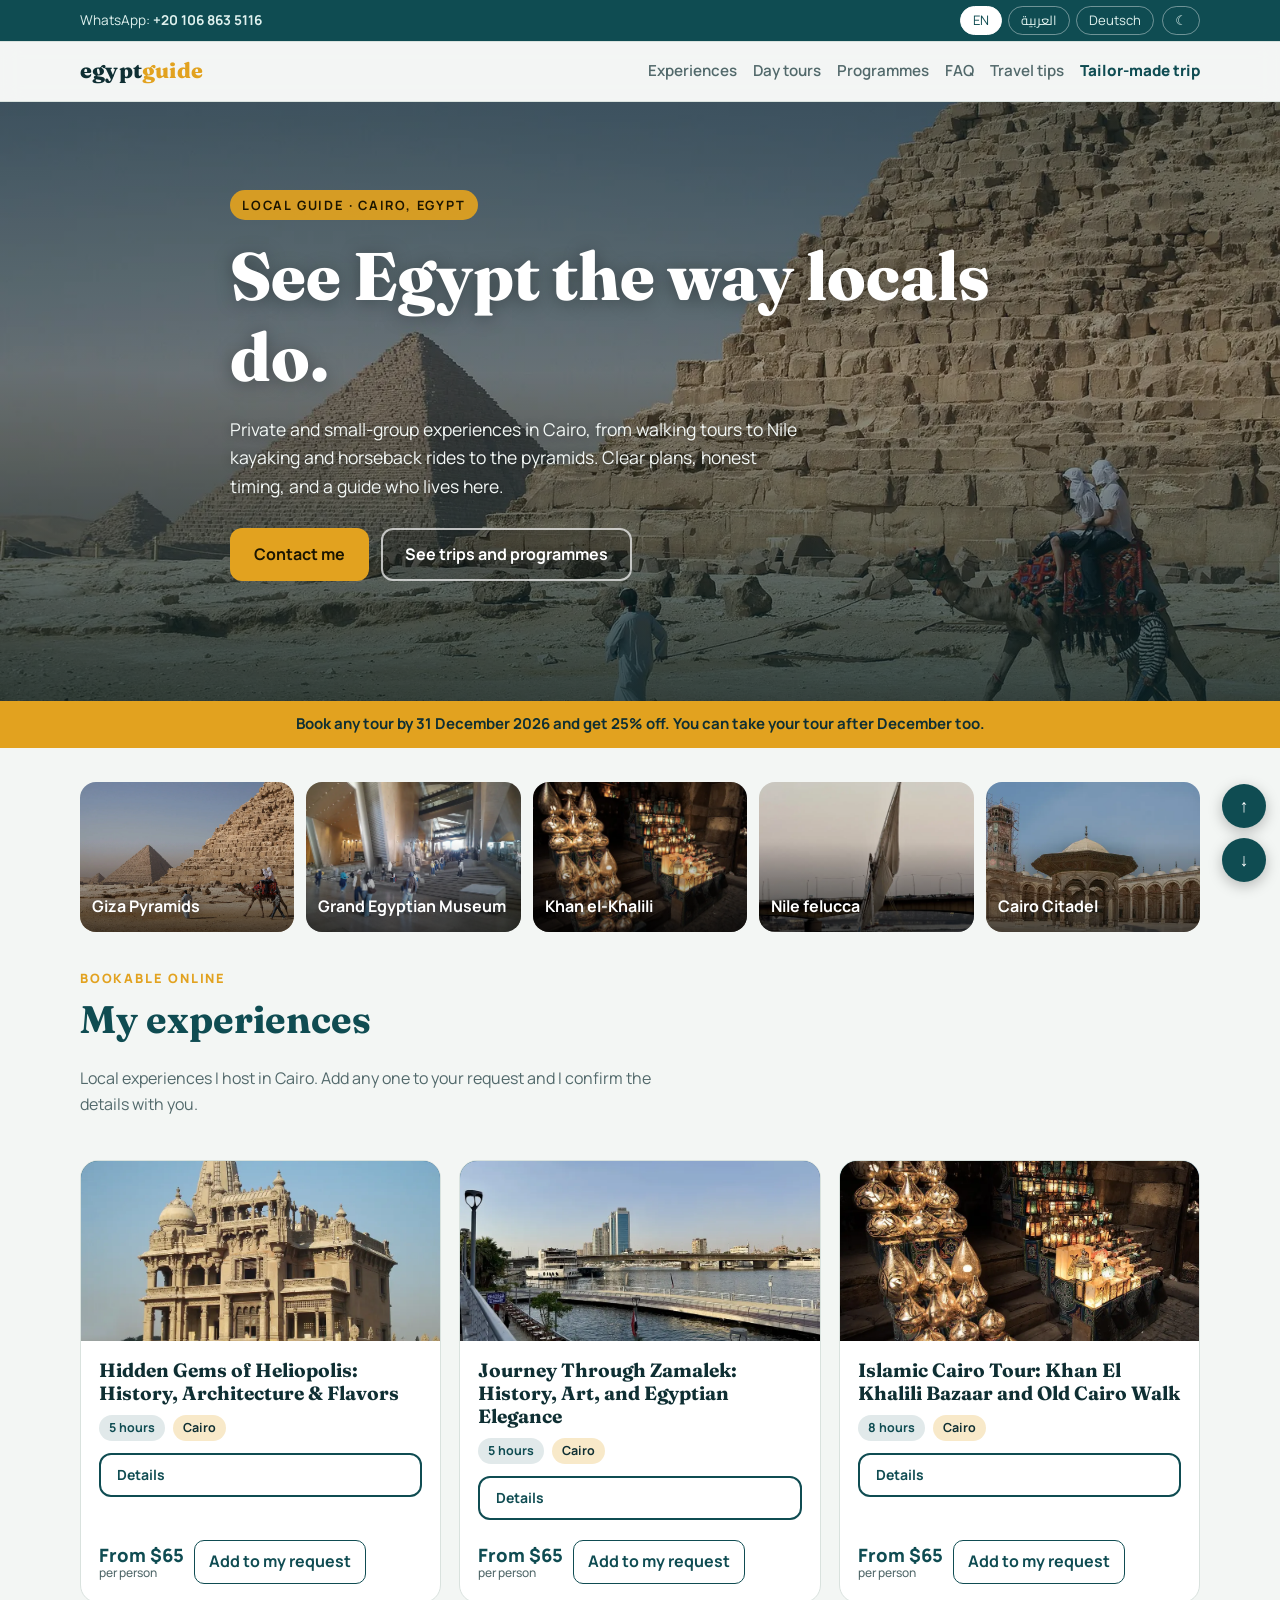
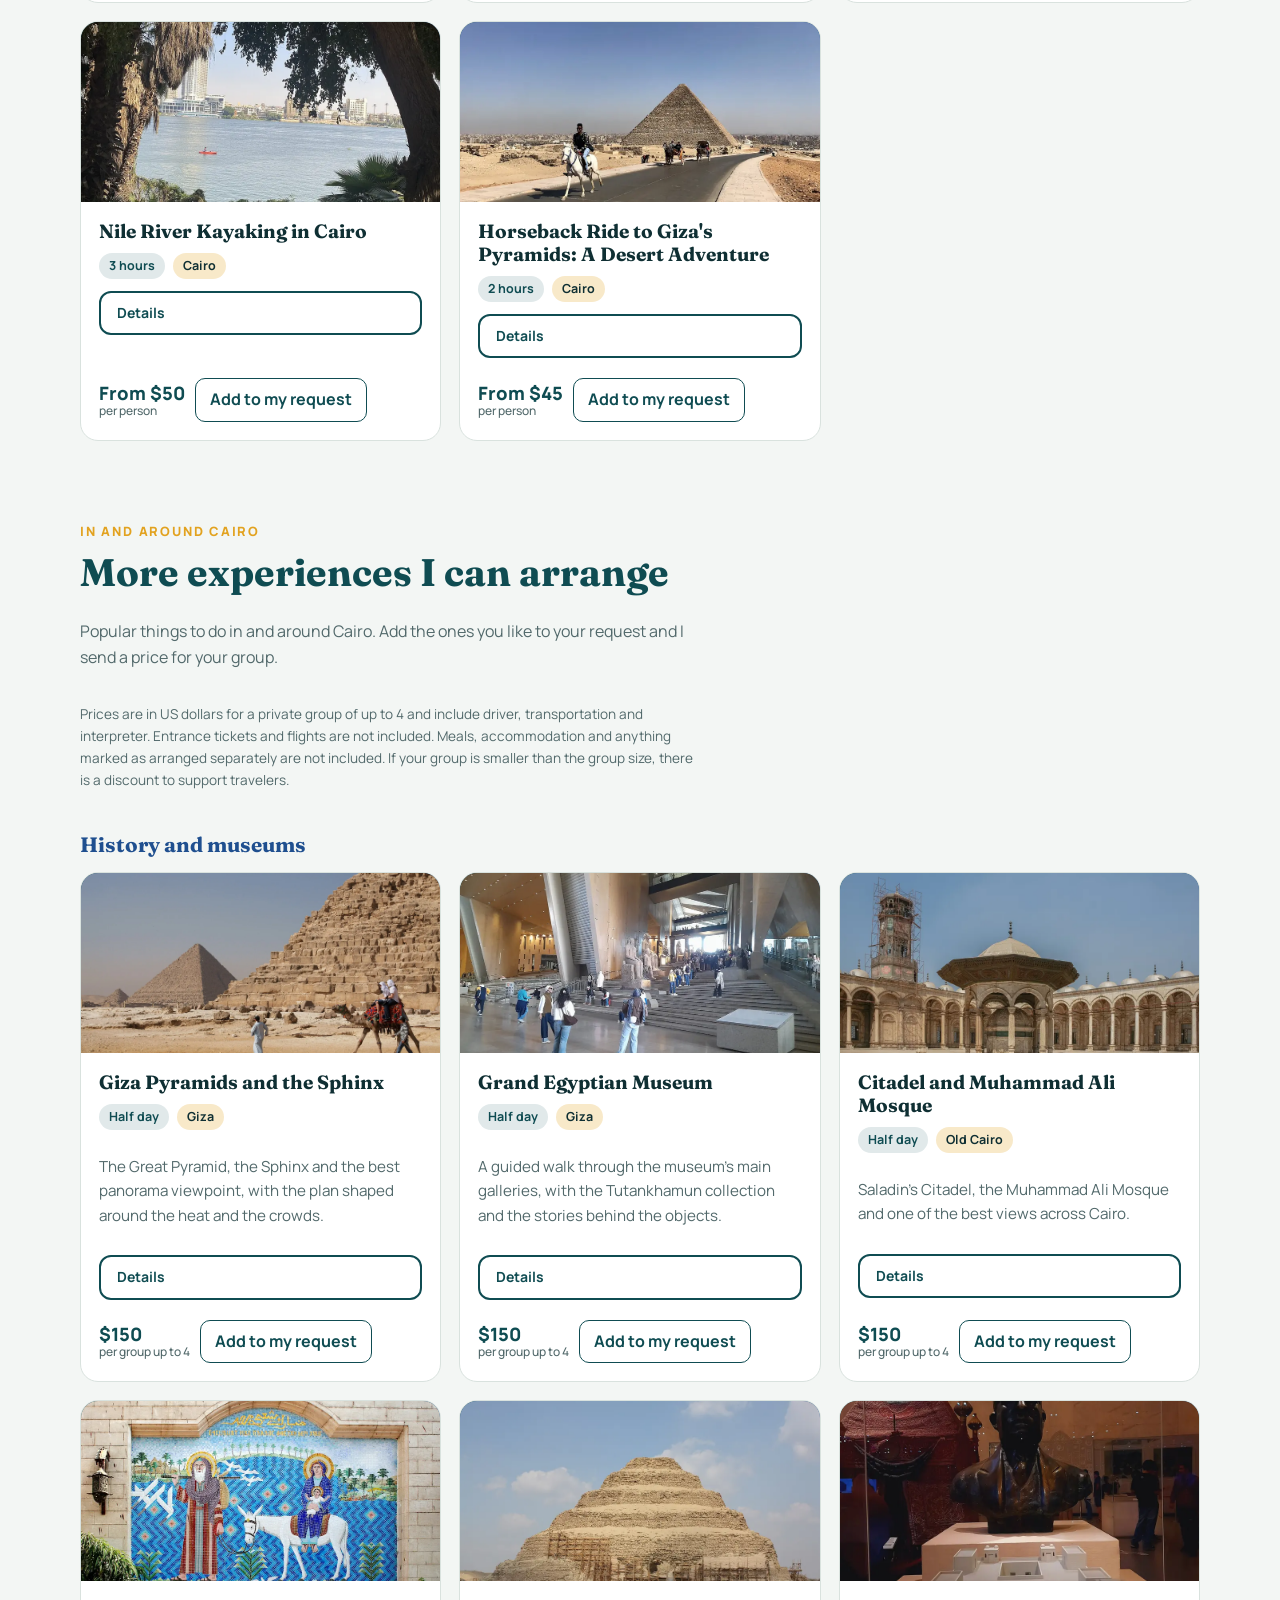
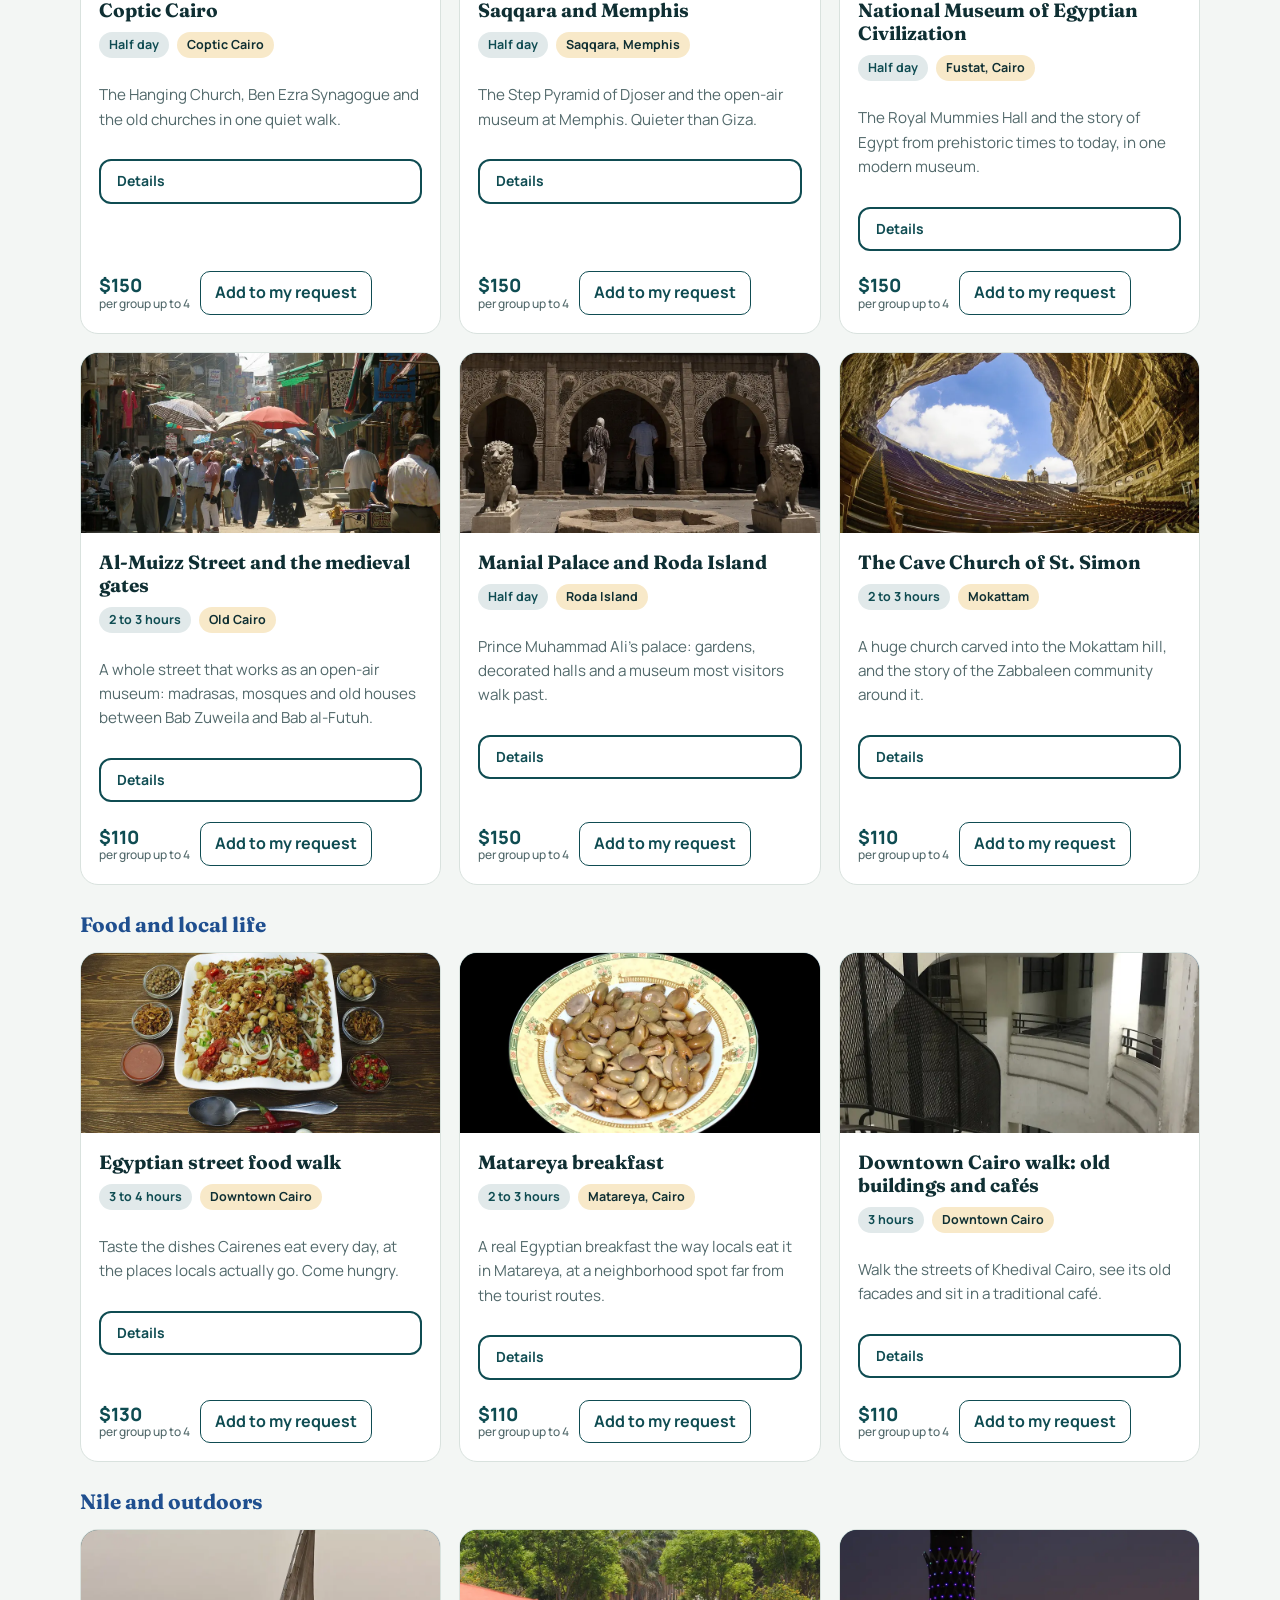
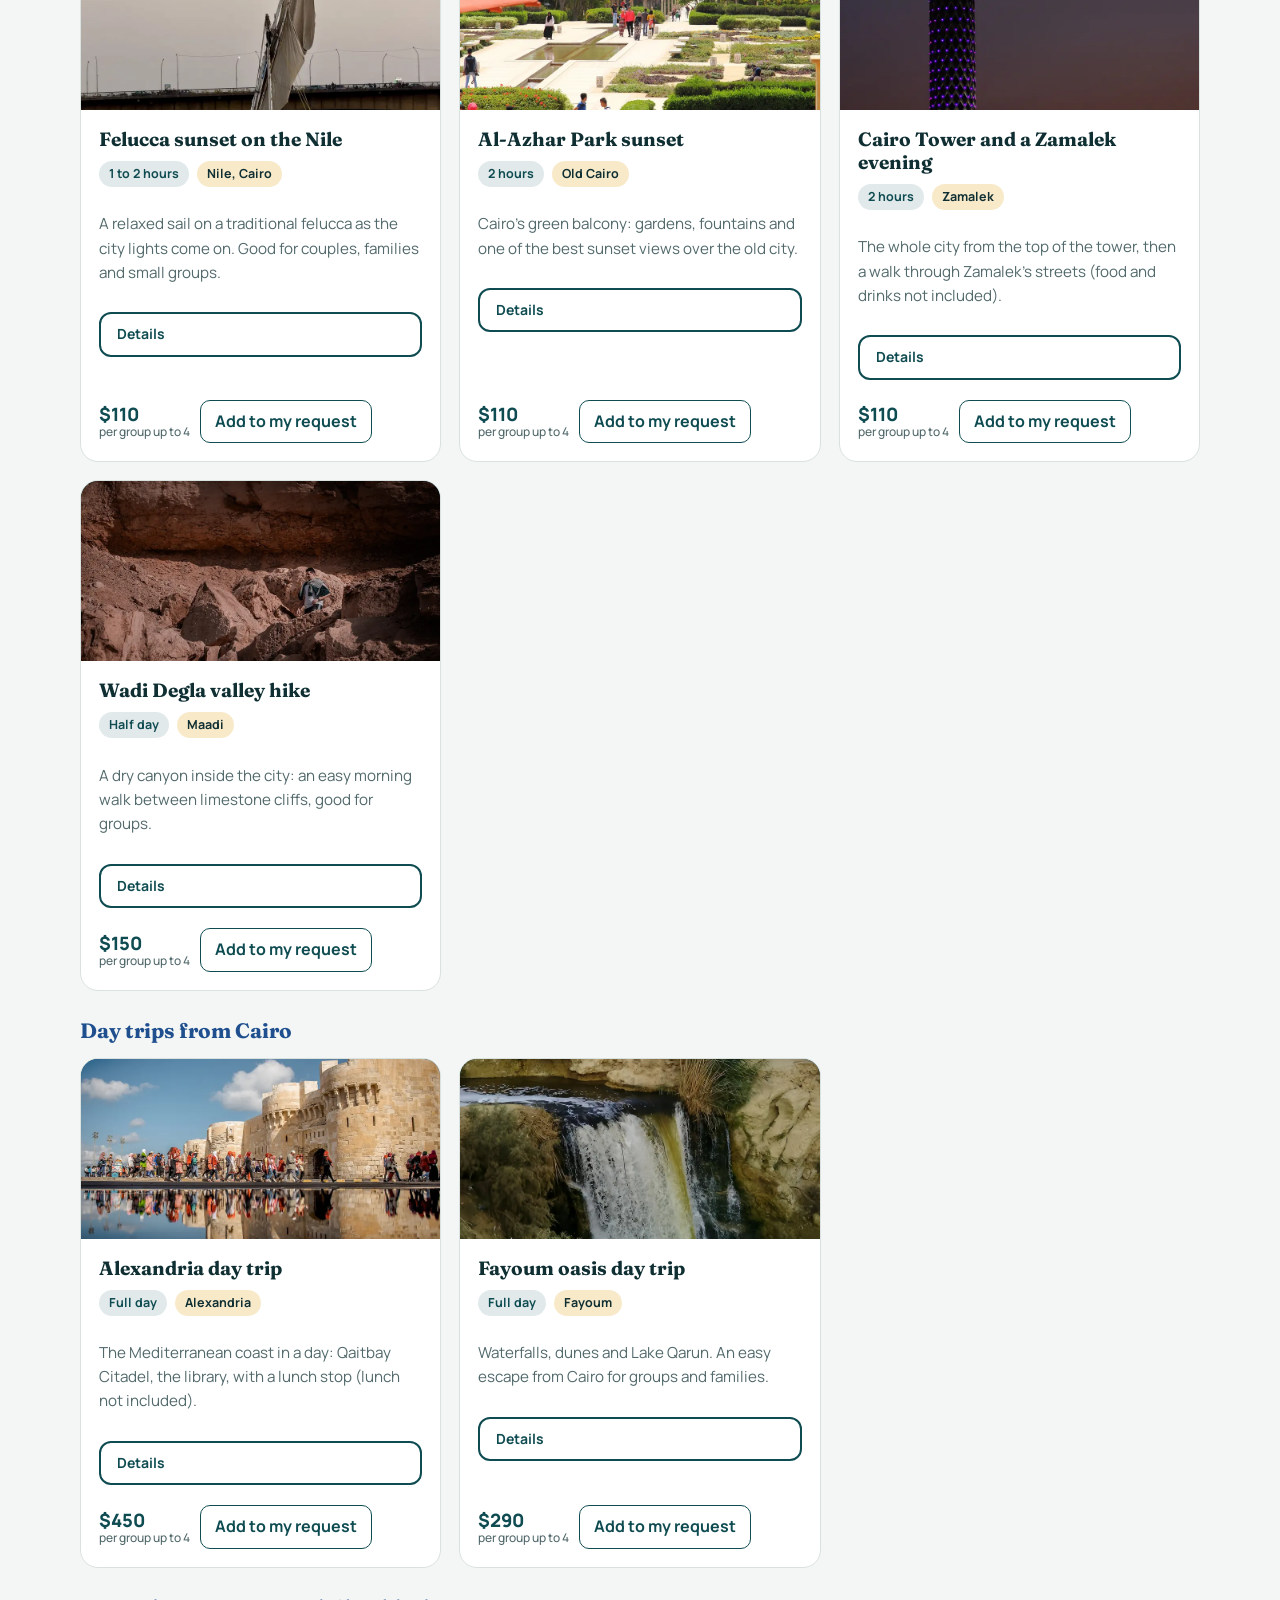
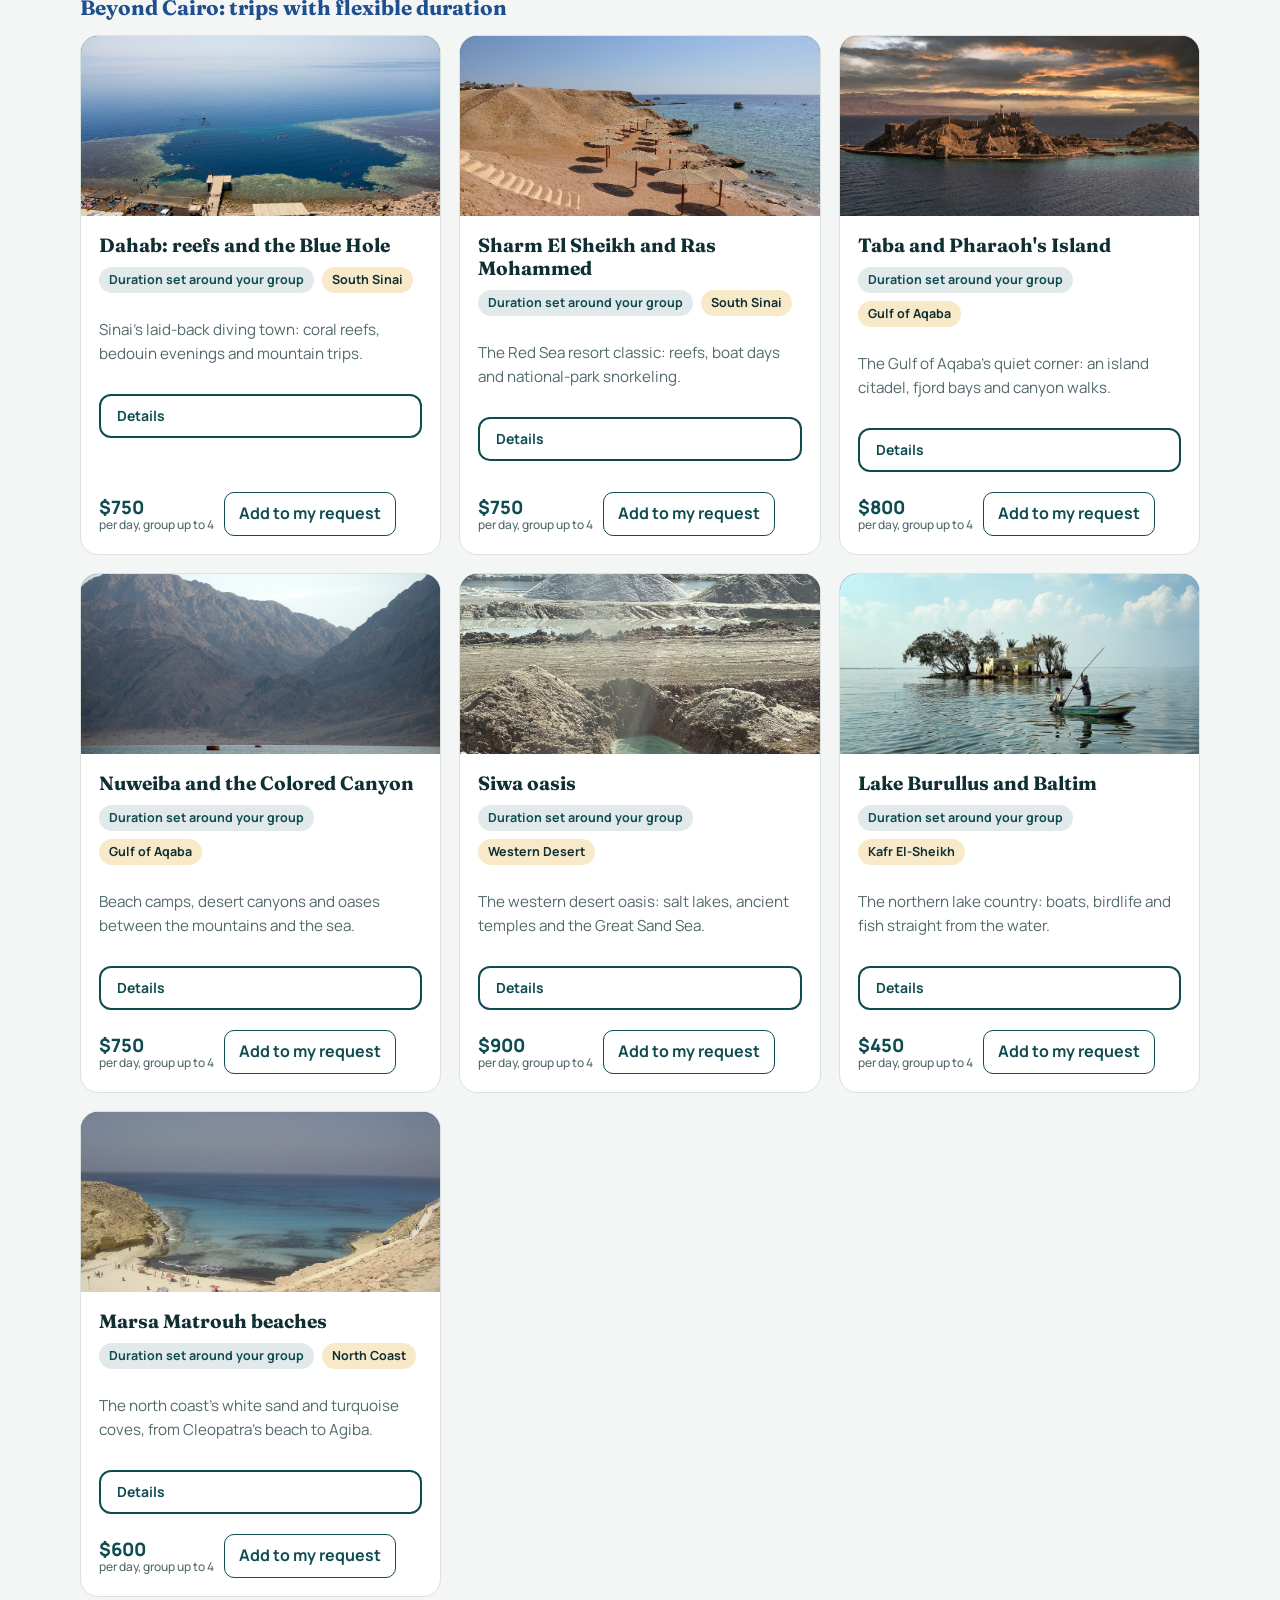
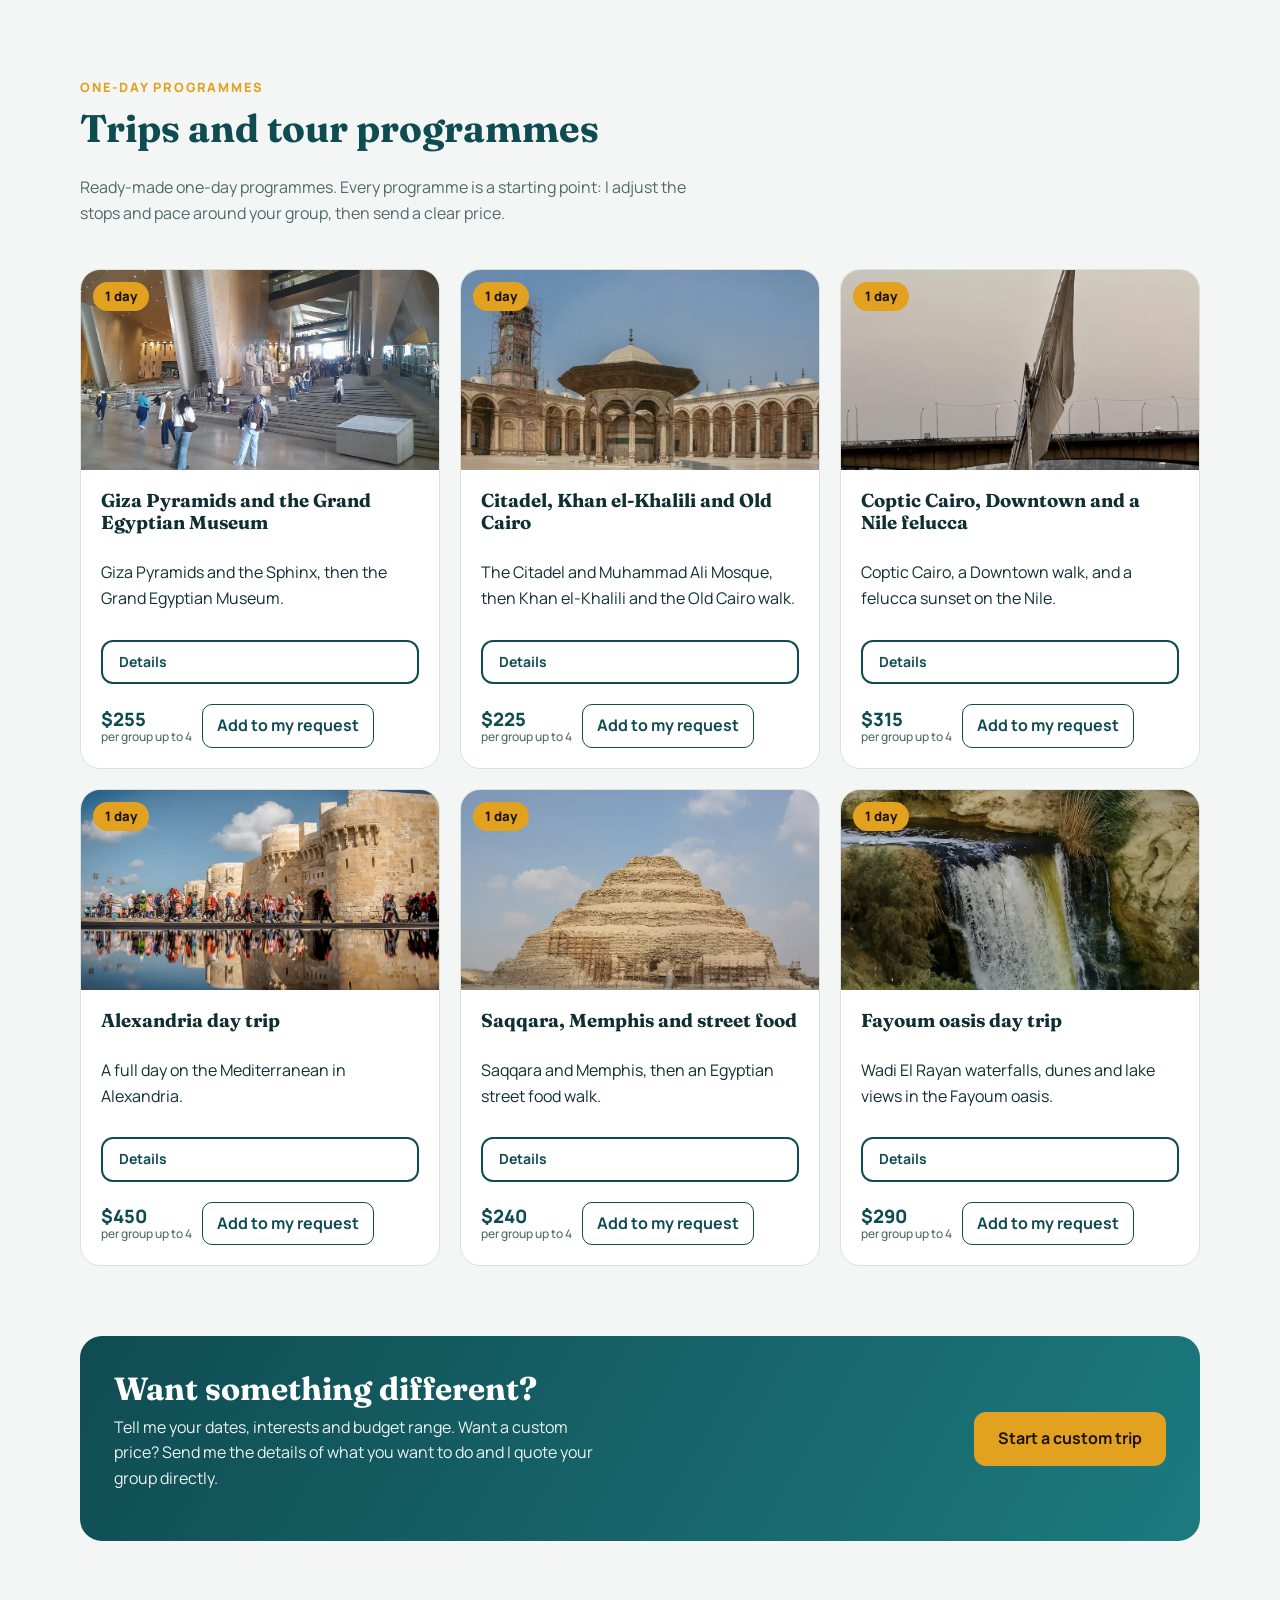
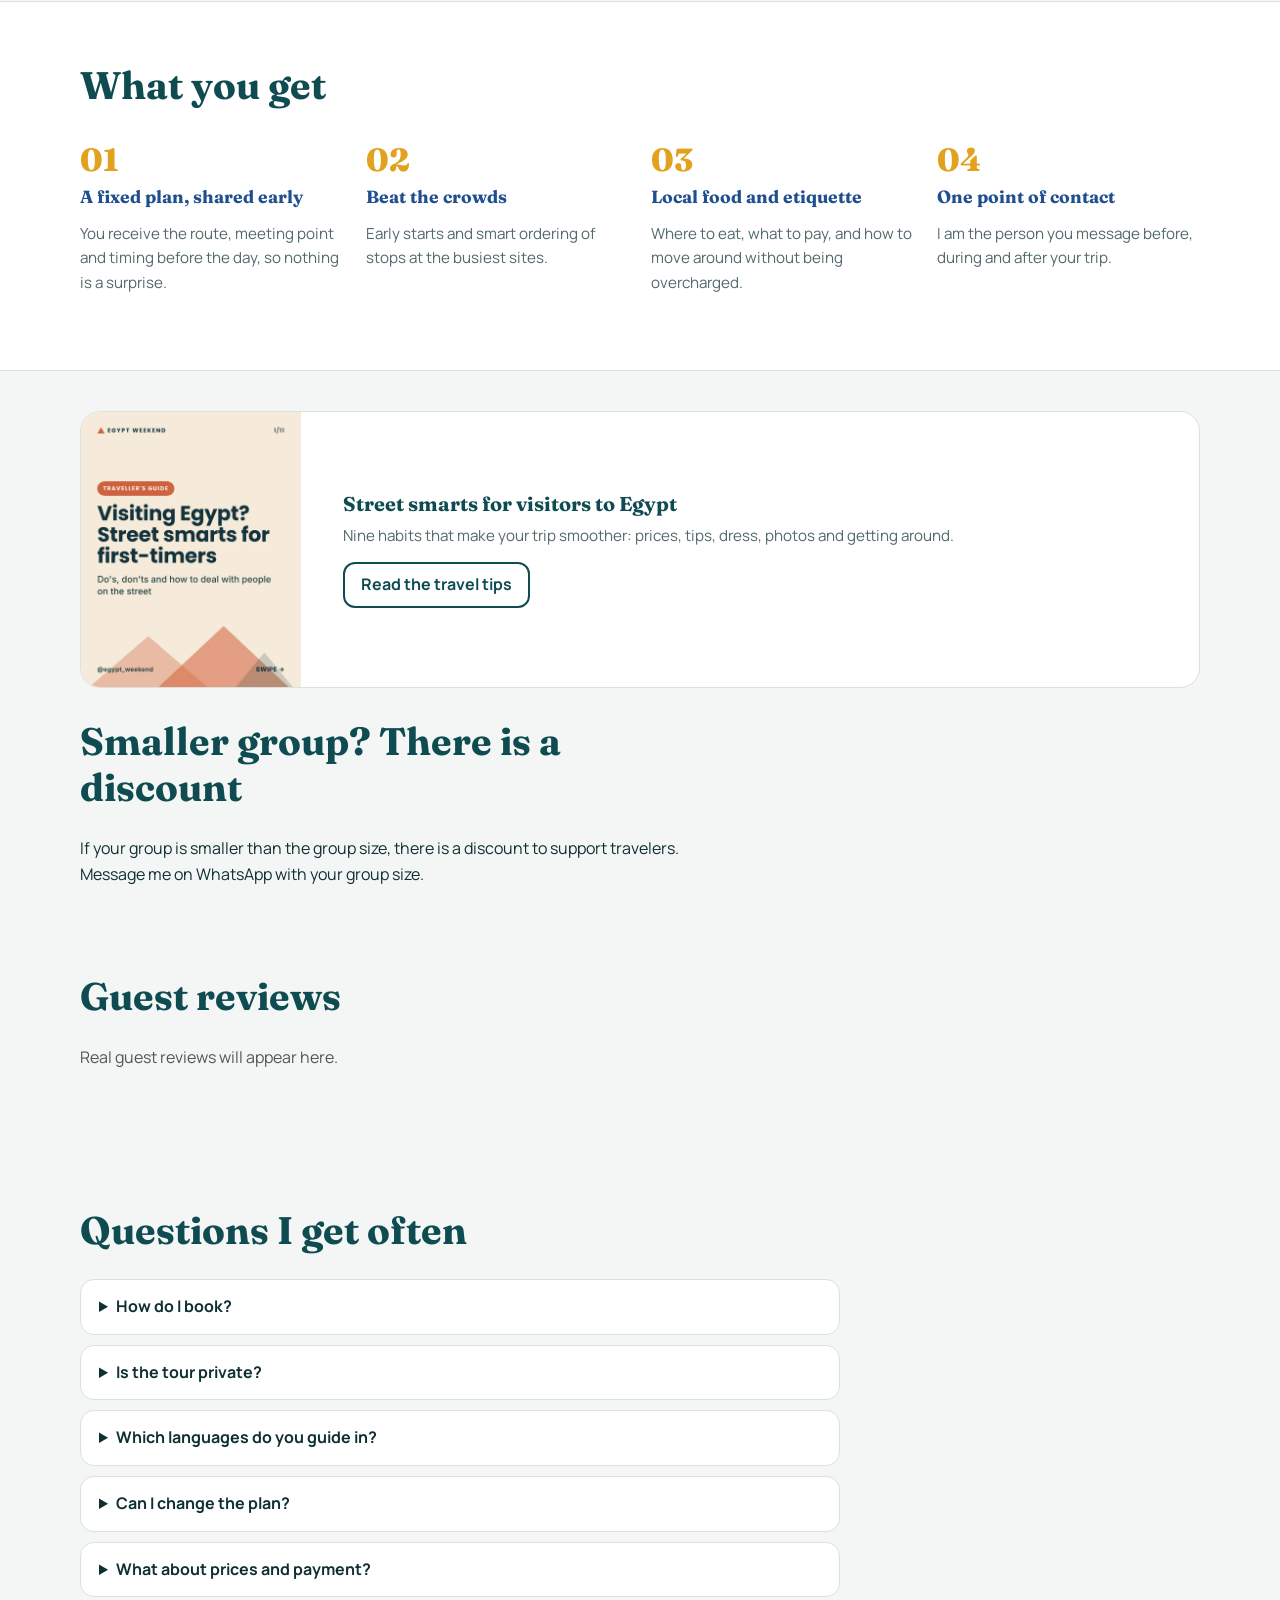
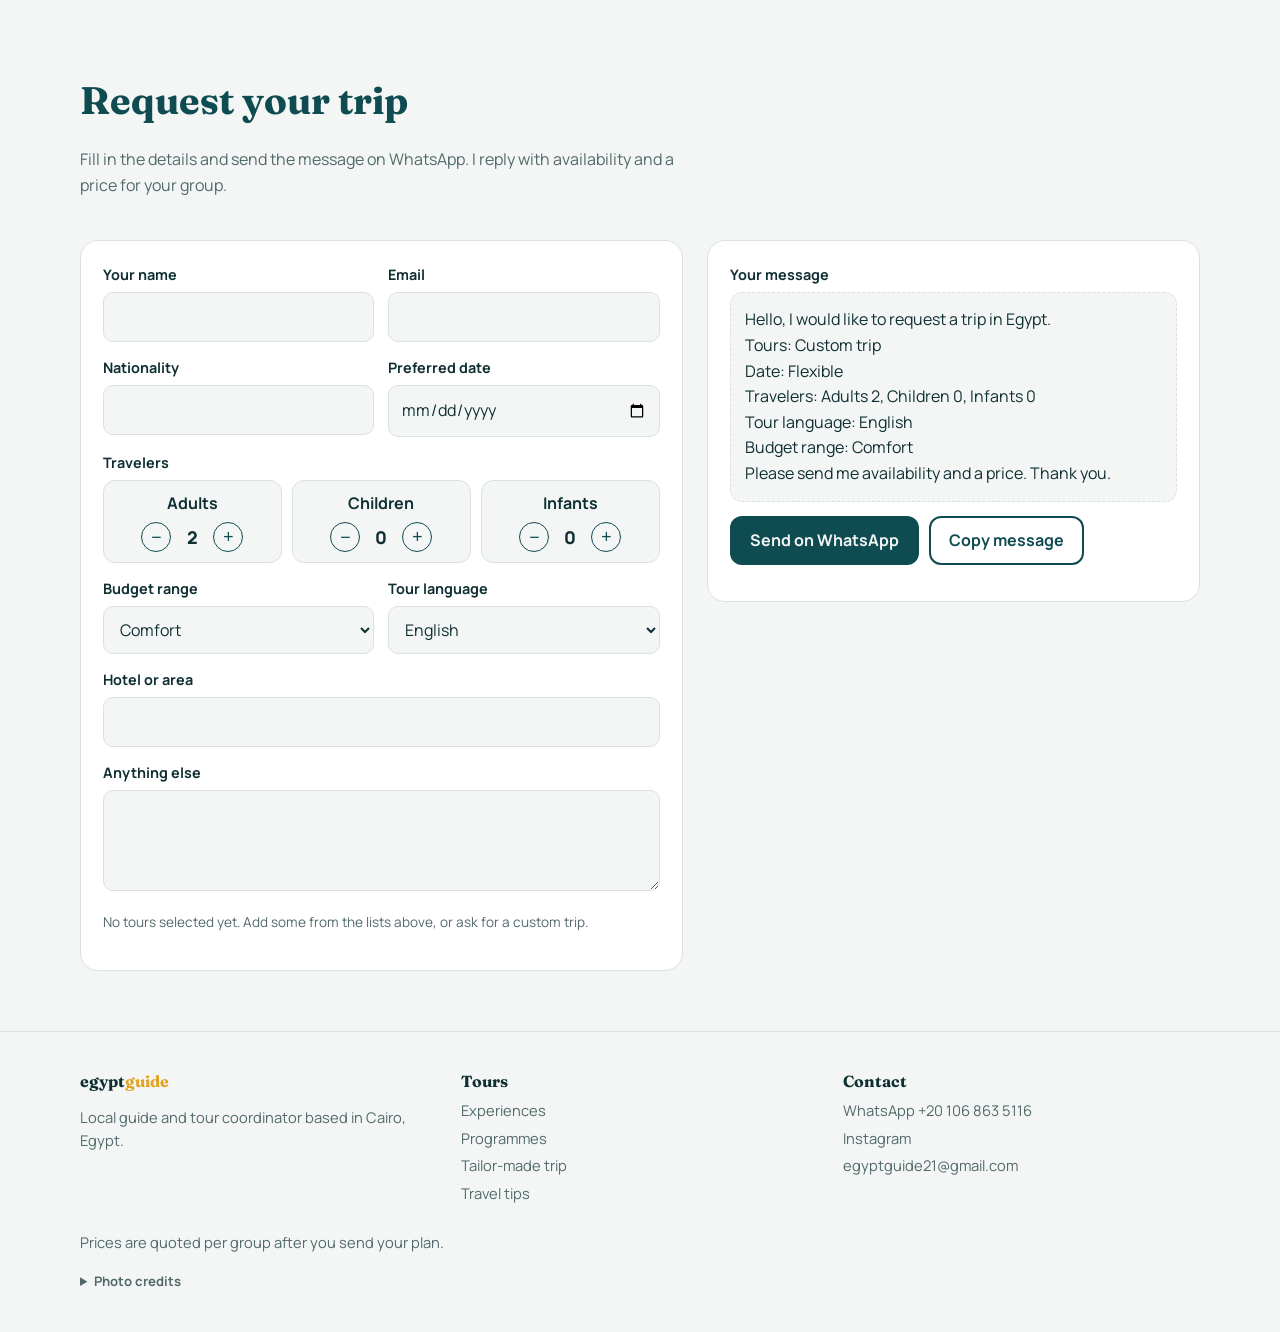
==== index.html @ ffd6dcfc "Fix broken image paths; add dark mode with saved choice to trip page Co-Authored-By: Claude Sonnet 5" ====
<!DOCTYPE html>
<html lang="en" dir="ltr">
<head>
<meta charset="utf-8">
<meta name="viewport" content="width=device-width, initial-scale=1">
<meta name="description" content="Private and small-group tours in Cairo, Giza, Alexandria and beyond with a local guide. Day tours, multi-day programmes and tailor-made trips.">
<title>egyptguide</title>
<link rel="preconnect" href="https://fonts.googleapis.com">
<link rel="preconnect" href="https://fonts.gstatic.com" crossorigin>
<link href="https://fonts.googleapis.com/css2?family=Cairo:wght@400;600;800&family=Fraunces:opsz,wght@9..144,600;9..144,800&family=Manrope:wght@400;500;700&display=swap" rel="stylesheet">
<script>try{var t=localStorage.getItem('eg-theme');if(t)document.documentElement.setAttribute('data-theme',t)}catch(e){}</script>
<style>
:root{
  --bg:#f3f6f4; --surface:#ffffff; --ink:#0f2f33; --muted:#52696b;
  --nile:#0f4c52; --sun:#e2a21f; --lapis:#1f4f8f; --line:#d9e2de;
  --util-bg:#0f4c52; --util-ink:#dff1ee; --chip-line:rgba(255,255,255,.4); --chip-on-bg:#fff; --chip-on-ink:#0f4c52;
  --font-display:'Fraunces','Cairo',Georgia,serif; --font-body:'Manrope','Cairo',system-ui,sans-serif;
}
@media (prefers-color-scheme:dark){:root:not([data-theme="light"]){
  --bg:#0d1b1e; --surface:#122a2d; --ink:#e6eeeb; --muted:#9fb4b1; --nile:#7fd0c9; --sun:#e9b64a; --lapis:#8fb4ee; --line:#24403f; --util-bg:#14292b; --util-ink:#b9d0cc; --chip-line:rgba(223,241,238,.28); --chip-on-bg:#7fd0c9; --chip-on-ink:#08211f; color-scheme:dark;}}
:root[data-theme="dark"]{
  --bg:#0d1b1e; --surface:#122a2d; --ink:#e6eeeb; --muted:#9fb4b1; --nile:#7fd0c9; --sun:#e9b64a; --lapis:#8fb4ee; --line:#24403f; --util-bg:#14292b; --util-ink:#b9d0cc; --chip-line:rgba(223,241,238,.28); --chip-on-bg:#7fd0c9; --chip-on-ink:#08211f; color-scheme:dark;}
*{box-sizing:border-box}
html{scroll-behavior:smooth}
body{margin:0;background:var(--bg);color:var(--ink);font-family:var(--font-body);line-height:1.6;-webkit-font-smoothing:antialiased}
img{display:block}
.wrap{width:min(1120px,92%);margin-inline:auto}
h1,h2,h3{font-family:var(--font-display);line-height:1.2;margin:0}
a{color:inherit}
.util{background:var(--util-bg);color:var(--util-ink);font-size:.85rem;border-bottom:1px solid var(--line)}
.util .wrap{display:flex;justify-content:space-between;align-items:center;gap:10px;padding:6px 0;flex-wrap:wrap}
.util a{color:inherit;text-decoration:none;font-weight:700}
.util a:hover{color:#fff}
.tools{display:flex;gap:8px}
.chip-btn{border:1px solid var(--chip-line);background:transparent;color:inherit;transition:background .2s,color .2s;border-radius:999px;padding:3px 12px;font:inherit;font-size:.82rem;cursor:pointer}
  .chip-btn:hover{background:rgba(255,255,255,.12)}
  .lang-chip.active{background:var(--chip-on-bg);color:var(--chip-on-ink);border-color:var(--chip-on-bg)}
body,header.top,.util{transition:background-color .25s,color .25s}
header.top{position:sticky;top:0;z-index:5;background:color-mix(in srgb,var(--bg) 90%,transparent);backdrop-filter:blur(10px);border-bottom:1px solid var(--line)}
.nav{display:flex;justify-content:space-between;align-items:center;padding:12px 0;gap:14px}
.brand{font-family:var(--font-display);font-weight:800;font-size:1.35rem;text-decoration:none;letter-spacing:.2px}
.brand span{color:var(--sun)}
.nav-links{display:flex;gap:16px;flex-wrap:wrap}
.nav-links a{text-decoration:none;font-weight:600;font-size:.95rem;color:var(--muted)}
.nav-links a:hover{color:var(--ink)}
.nav-links a.tailor{color:var(--nile);font-weight:800}
@media(max-width:760px){.hide-s{display:none}}

/* hero with photo */
.hero{position:relative;overflow:hidden;color:#fff;background:#0f4c52}
.hero .bgimg{position:absolute;inset:0;width:100%;height:100%;object-fit:cover}
.hero .scrim{position:absolute;inset:0;background:linear-gradient(180deg,rgba(8,32,36,.55) 0%,rgba(8,32,36,.35) 45%,rgba(8,32,36,.78) 100%)}
.hero .wrap{position:relative;z-index:2;padding-top:88px;padding-bottom:120px;max-width:820px;text-align:start}
.eyebrow{display:inline-block;font-size:.8rem;font-weight:700;letter-spacing:.14em;text-transform:uppercase;background:rgba(226,162,31,.92);color:#1b1500;padding:5px 12px;border-radius:999px}
.hero h1{font-size:clamp(2.4rem,6vw,4.2rem);font-weight:800;margin-top:16px;text-shadow:0 2px 18px rgba(0,0,0,.35)}
.hero p.lead{margin-top:18px;max-width:52ch;font-size:1.1rem;color:#f2f7f5;text-shadow:0 1px 10px rgba(0,0,0,.4)}
.cta{display:flex;flex-wrap:wrap;gap:12px;margin-top:28px}
.btn{display:inline-block;padding:12px 22px;border-radius:12px;font:inherit;font-weight:700;text-decoration:none;border:2px solid transparent;cursor:pointer}
.btn.primary{background:var(--sun);color:#1b1500}
.btn.primary:hover{filter:brightness(1.06)}
.btn.ghost{border-color:rgba(255,255,255,.7);color:#fff;background:rgba(0,0,0,.18)}
.btn.ghost:hover{background:rgba(255,255,255,.14)}

section{padding:60px 0}
.sec-head{display:flex;flex-direction:column;gap:8px;margin-bottom:26px;max-width:62ch}
.sec-head h2{font-size:clamp(1.7rem,3.5vw,2.4rem);color:var(--nile)}
.sec-head p{color:var(--muted)}
.kicker{font-size:.8rem;font-weight:800;letter-spacing:.14em;text-transform:uppercase;color:var(--sun)}

/* must-see strip with photos */
.strip{display:grid;grid-template-columns:repeat(auto-fit,minmax(160px,1fr));gap:12px}
.see{border-radius:16px;overflow:hidden;position:relative;height:150px;color:#fff;display:flex;align-items:flex-end;padding:12px;font-weight:700;text-decoration:none}
.see img{position:absolute;inset:0;width:100%;height:100%;object-fit:cover;transition:transform .35s}
.see:hover img{transform:scale(1.05)}
.see::after{content:"";position:absolute;inset:0;background:linear-gradient(180deg,transparent 40%,rgba(0,0,0,.62))}
.see span{position:relative;z-index:1;text-shadow:0 1px 6px rgba(0,0,0,.45)}

/* cards */
.grid{display:grid;grid-template-columns:repeat(auto-fill,minmax(300px,1fr));gap:18px}
.card{background:var(--surface);border:1px solid var(--line);border-radius:18px;overflow:hidden;display:flex;flex-direction:column}
.card .art{height:180px;position:relative;background:linear-gradient(135deg,var(--nile),var(--lapis))}
.card .art img{position:absolute;inset:0;width:100%;height:100%;object-fit:cover}
.card .body{padding:18px;display:flex;flex-direction:column;gap:10px;flex:1}
.card h3{font-size:1.2rem}
.card p{color:var(--muted);font-size:.95rem}
.meta{display:flex;flex-wrap:wrap;gap:8px}
.pill{font-size:.78rem;padding:3px 10px;border-radius:999px;background:color-mix(in srgb,var(--nile) 12%,transparent);color:var(--nile);font-weight:700}
.pill.alt{background:color-mix(in srgb,var(--sun) 24%,transparent);color:var(--ink)}
details.it{border-top:1px solid var(--line);padding-top:8px;font-size:.92rem}
details.it summary{cursor:pointer;font-weight:700;color:var(--lapis)}
details.it ul{margin:8px 0 0;padding-inline-start:18px;color:var(--muted)}
.card .foot{margin-top:auto;display:flex;gap:10px;flex-wrap:wrap;align-items:center}
.price{font-weight:800;color:var(--nile);font-size:1.15rem;display:flex;flex-direction:column;line-height:1.2}
.price small{font-weight:500;color:var(--muted);font-size:.75rem}
button.pick{border:1px solid var(--nile);background:transparent;color:var(--nile);padding:8px 14px;border-radius:10px;font:inherit;font-weight:700;cursor:pointer}
button.pick[aria-pressed="true"]{background:var(--nile);color:var(--bg)}

.cat-h{margin:28px 0 14px;color:var(--lapis);font-size:1.3rem}
/* programmes */
.programs{display:grid;grid-template-columns:repeat(auto-fill,minmax(320px,1fr));gap:20px}
.program{background:var(--surface);border:1px solid var(--line);border-radius:20px;overflow:hidden;display:flex;flex-direction:column}
.program .art{height:200px;position:relative}
.program .art img{position:absolute;inset:0;width:100%;height:100%;object-fit:cover}
.program .days{position:absolute;top:12px;inset-inline-start:12px;background:var(--sun);color:#1b1500;font-weight:800;font-size:.82rem;padding:4px 12px;border-radius:999px}
.program .body{padding:20px;display:flex;flex-direction:column;gap:10px;flex:1}
.program ol.plan{margin:0;padding-inline-start:20px;color:var(--muted);font-size:.94rem}
.program ol.plan li{margin-bottom:4px}
.program .foot{margin-top:auto;display:flex;gap:10px;flex-wrap:wrap;align-items:center}

/* tailor banner */
.tailor-band{background:linear-gradient(120deg,var(--nile),#1c7a7e);color:#fff;border-radius:22px;padding:34px;display:flex;gap:20px;align-items:center;justify-content:space-between;flex-wrap:wrap}
:root[data-theme="dark"] .tailor-band{color:#06201f;background:linear-gradient(120deg,#7fd0c9,#4fb1aa)}
@media (prefers-color-scheme:dark){:root:not([data-theme="light"]) .tailor-band{color:#06201f;background:linear-gradient(120deg,#7fd0c9,#4fb1aa)}}
.tailor-band h2{font-size:clamp(1.5rem,3vw,2rem)}
.tailor-band p{max-width:50ch;margin-top:6px;opacity:.92}

/* trust grid */
.why{background:var(--surface);border-block:1px solid var(--line)}
.why-grid{display:grid;grid-template-columns:repeat(auto-fit,minmax(220px,1fr));gap:22px}
.why-item h3{font-size:1.1rem;margin-bottom:6px;color:var(--lapis)}
.why-item p{color:var(--muted);font-size:.95rem}
.num{font-family:var(--font-display);font-size:2rem;color:var(--sun);font-weight:800}

/* tips banner */
.tips-band{display:grid;grid-template-columns:220px 1fr;gap:22px;align-items:center;background:var(--surface);border:1px solid var(--line);border-radius:20px;overflow:hidden}
.tips-band img{width:100%;height:100%;min-height:150px;object-fit:cover}
.tips-band .tb-body{padding:20px}
.tips-band h3{font-size:1.25rem;color:var(--nile)}
.tips-band p{color:var(--muted);font-size:.95rem;margin:8px 0 14px}
@media(max-width:640px){.tips-band{grid-template-columns:1fr}.tips-band img{max-height:180px}}

/* faq */
.faq{max-width:760px}
.faq details{background:var(--surface);border:1px solid var(--line);border-radius:14px;padding:14px 18px;margin-bottom:10px}
.faq summary{cursor:pointer;font-weight:700}
.faq details p{color:var(--muted);margin-top:8px}

/* request form */
.planner{display:grid;grid-template-columns:1.1fr .9fr;gap:24px;align-items:start}
.planner>*{min-width:0}.counters{grid-template-columns:repeat(3,minmax(0,1fr))}.ctr .ctl{gap:4px}
@media(max-width:860px){.planner{grid-template-columns:1fr}}
form.panel,.preview{background:var(--surface);border:1px solid var(--line);border-radius:18px;padding:22px}
label,.lbl{display:block;font-weight:700;font-size:.9rem;margin-bottom:6px}
input,select,textarea{width:100%;padding:11px 12px;border:1px solid var(--line);border-radius:10px;background:var(--bg);color:var(--ink);font:inherit}
.row{display:grid;grid-template-columns:1fr 1fr;gap:14px;margin-bottom:14px}
@media(max-width:480px){.row{grid-template-columns:1fr}}
.field{margin-bottom:14px}
.row .field{margin-bottom:0}
.counters{display:grid;grid-template-columns:repeat(3,1fr);gap:10px;margin-bottom:14px}
.ctr{border:1px solid var(--line);border-radius:12px;padding:10px;background:var(--bg);text-align:center}
.ctr small{display:block;color:var(--muted);font-size:.78rem}
.ctr .ctl{display:flex;align-items:center;justify-content:center;gap:10px;margin-top:6px}
.ctr button{width:30px;height:30px;border-radius:50%;border:1px solid var(--nile);background:transparent;color:var(--nile);font-size:1.1rem;cursor:pointer;line-height:1}
.ctr output{min-width:22px;font-weight:800;font-size:1.1rem}
.preview pre{white-space:pre-wrap;word-break:break-word;font:inherit;background:var(--bg);border:1px dashed var(--line);border-radius:12px;padding:14px;min-height:190px;margin:0 0 14px}
.actions{display:flex;flex-wrap:wrap;gap:10px}
.actions .btn{padding:10px 18px}
.btn.solid{background:var(--nile);color:var(--bg)}
.btn.outline{border-color:var(--nile);color:var(--nile);background:transparent}
.note{font-size:.85rem;color:var(--muted);margin-top:10px}

footer{padding:40px 0;border-top:1px solid var(--line);color:var(--muted);font-size:.92rem}
footer .cols{display:grid;grid-template-columns:repeat(auto-fit,minmax(200px,1fr));gap:24px;margin-bottom:22px}
footer h3{font-size:1rem;color:var(--ink);margin-bottom:8px}
footer a{text-decoration:none;display:block;margin-bottom:4px}
footer a:hover{color:var(--ink)}
details.credits{margin-top:16px;font-size:.82rem}
details.credits summary{cursor:pointer;font-weight:700}
details.credits ul{margin:8px 0 0;padding-inline-start:18px}
@media (prefers-reduced-motion:no-preference){.card,.program{transition:transform .2s,box-shadow .2s}.card:hover,.program:hover{transform:translateY(-3px);box-shadow:0 10px 26px rgba(15,47,51,.12)}}
@media(max-width:480px){.counters{grid-template-columns:repeat(3,minmax(0,1fr))}.ctr .ctl{gap:4px}}
.promo-band{background:var(--sun);color:#0f2f33;}
.promo-band .wrap{padding-top:12px;padding-bottom:12px;}
.promo-band p{margin:0;font-weight:700;text-align:center;font-size:15px;line-height:1.5;}
@media(max-width:640px){.promo-band p{padding-inline-start:56px;padding-inline-end:56px;}}
.scrollnav{position:fixed;inset-inline-end:14px;width:44px;height:44px;border-radius:50%;background:var(--nile);color:#fff;border:none;font-size:18px;cursor:pointer;z-index:60;box-shadow:0 4px 14px rgba(0,0,0,.25);display:flex;align-items:center;justify-content:center;}
#toTop{bottom:72px}
#toBottom{bottom:18px}
.route-link{display:inline-block;margin:2px 0 10px;padding:9px 16px;border:2px solid var(--nile);border-radius:12px;font-weight:700;color:var(--nile);text-decoration:none;background:#fff;font-size:14px;}
.route-link:hover{background:var(--nile);color:#fff;}
</style>
</head>
<body>

<div class="util">
  <div class="wrap">
    <span><span data-i18n="u_wa">WhatsApp</span>: <a href="https://wa.me/201068635116" target="_blank" rel="noopener" dir="ltr">+20 106 863 5116</a></span>
    <div class="tools">
      <span role="group" aria-label="Language" style="display:flex;gap:6px">
        <button class="chip-btn lang-chip" type="button" data-lang="en">EN</button>
        <button class="chip-btn lang-chip" type="button" data-lang="ar">العربية</button>
        <button class="chip-btn lang-chip" type="button" data-lang="de">Deutsch</button>
      </span>
      <button class="chip-btn" id="themeBtn" type="button" aria-label="Toggle theme">◐</button>
    </div>
  </div>
</div>

<header class="top">
  <div class="wrap nav">
    <a class="brand" href="#top">egypt<span>guide</span></a>
    <nav class="nav-links" aria-label="Main">
      <a href="#experiences" data-i18n="nav_ex" class="hide-s">Experiences</a>
      <a href="#more" data-i18n="nav_day" class="hide-s">Day tours</a>
      <a href="#programs" data-i18n="nav_prog" class="hide-s">Programmes</a>
      <a href="#faq" data-i18n="nav_faq" class="hide-s">FAQ</a>
      <a href="travel-tips/street-smarts.html" data-i18n="nav_tips" class="hide-s">Travel tips</a>
      <a href="#request" data-i18n="nav_req" class="tailor">Tailor-made trip</a>
    </nav>
  </div>
</header>

<main id="top">
<div class="hero">
  <img class="bgimg" src="images/12-hero-pyramids.webp" alt="Camel and the pyramids of Giza" fetchpriority="high">
  <div class="scrim" aria-hidden="true"></div>
  <div class="wrap">
    <span class="eyebrow" data-i18n="eyebrow">Local guide · Cairo, Egypt</span>
    <h1 data-i18n="h1">See Egypt the way locals do.</h1>
    <p class="lead" data-i18n="lead">Private and small-group experiences in Cairo, from walking tours to Nile kayaking and horseback rides to the pyramids. Clear plans, honest timing, and a guide who lives here.</p>
    <div class="cta">
      <a class="btn primary" href="#request" data-i18n="cta1">Contact me</a>
      <a class="btn ghost" href="#programs" data-i18n="cta3">See trips and programmes</a>
    </div>
  </div>
</div>

<div class="promo-band" id="promoBand" hidden>
  <div class="wrap"><p data-i18n="promo">Book any tour by 31 December 2026 and get 25% off. You can take your tour after December too.</p></div>
</div>

<section style="padding-top:34px;padding-bottom:10px" aria-label="Must-sees">
  <div class="wrap">
    <div class="strip" id="seeStrip"></div>
  </div>
</section>

<section id="experiences" style="padding-top:26px">
  <div class="wrap">
    <div class="sec-head"><span class="kicker" data-i18n="kick_book">Bookable online</span><h2 data-i18n="ex_h">My experiences</h2><p data-i18n="ex_p">Local experiences I host in Cairo. Add any one to your request and I confirm the details with you.</p></div>
    <div class="grid" id="exGrid"></div>
  </div>
</section>

<section id="more" style="padding-top:20px">
  <div class="wrap">
    <div class="sec-head"><span class="kicker" data-i18n="kick_day">In and around Cairo</span><h2 data-i18n="more_h">More experiences I can arrange</h2><p data-i18n="more_p">Popular things to do in and around Cairo. Add the ones you like to your request and I send a price for your group.</p><p class="note" data-i18n="price_note"></p></div>
    <div id="moreGrid"></div>
  </div>
</section>

<section id="programs" style="padding-top:20px">
  <div class="wrap">
    <div class="sec-head"><span class="kicker" data-i18n="kick_prog">Multi-day</span><h2 data-i18n="prog_h">Trips and tour programmes</h2><p data-i18n="prog_p">Ready-made routes that combine the day tours into one trip. Every programme is a starting point: I adjust the days, stops and pace around your group, then send a clear price.</p></div>
    <div class="programs" id="progGrid"></div>
  </div>
</section>

<section style="padding-top:10px">
  <div class="wrap">
    <div class="tailor-band">
      <div><h2 data-i18n="tb_h">Want something different?</h2><p data-i18n="tb_p">Tell me your dates, interests and budget range. I build the route around you.</p></div>
      <a class="btn primary" href="#request" data-i18n="tb_b">Start a custom trip</a>
    </div>
  </div>
</section>

<section class="why">
  <div class="wrap">
    <div class="sec-head"><h2 data-i18n="why_h">What you get</h2></div>
    <div class="why-grid">
      <div class="why-item"><div class="num">01</div><h3 data-i18n="w1t">A fixed plan, shared early</h3><p data-i18n="w1p">You receive the route, meeting point and timing before the day, so nothing is a surprise.</p></div>
      <div class="why-item"><div class="num">02</div><h3 data-i18n="w2t">Beat the crowds</h3><p data-i18n="w2p">Early starts and smart ordering of stops at the busiest sites.</p></div>
      <div class="why-item"><div class="num">03</div><h3 data-i18n="w3t">Local food and etiquette</h3><p data-i18n="w3p">Where to eat, what to pay, and how to move around without being overcharged.</p></div>
      <div class="why-item"><div class="num">04</div><h3 data-i18n="w4t">One point of contact</h3><p data-i18n="w4p">I am the person you message before, during and after your trip.</p></div>
    </div>
  </div>
</section>

<section style="padding-top:40px;padding-bottom:20px">
  <div class="wrap">
    <div class="tips-band">
      <img src="images/18-tips-cover.webp" alt="Street scene in Cairo" loading="lazy">
      <div class="tb-body">
        <h3 data-i18n="tips_h">Street smarts for visitors to Egypt</h3>
        <p data-i18n="tips_p">Nine habits that make your trip smoother: prices, tips, dress, photos and getting around.</p>
        <a class="btn outline" style="padding:8px 16px" href="travel-tips/street-smarts.html" data-i18n="tips_b">Read the travel tips</a>
      </div>
    </div>
  </div>
</section>

<section id="smallgroup" style="padding-top:10px">
  <div class="wrap">
    <div class="sec-head"><h2 data-i18n="sg_h">Smaller group? There is a discount</h2></div>
    <p data-i18n="sg_p" style="max-width:62ch">If your group is smaller than the group size, there is a discount to support travelers. Message me on WhatsApp with your group size.</p>
  </div>
</section>

<section id="reviews" style="padding-top:10px">
  <div class="wrap">
    <div class="sec-head"><h2 data-i18n="rev_h">Guest reviews</h2></div>
    <div class="faq" id="revList"></div>
    <p id="revEmpty" data-i18n="rev_empty" style="color:#555">Real guest reviews will appear here.</p>
  </div>
</section>

<section id="faq">
  <div class="wrap">
    <div class="sec-head"><h2 data-i18n="faq_h">Questions I get often</h2></div>
    <div class="faq" id="faqList"></div>
  </div>
</section>

<section id="request" style="padding-top:10px">
  <div class="wrap">
    <div class="sec-head">
      <h2 data-i18n="plan_h">Request your trip</h2>
      <p data-i18n="plan_p">Fill in the details and send the message on WhatsApp. I reply with availability and a price for your group.</p>
    </div>
    <div class="planner">
      <form class="panel" id="planForm" novalidate>
        <div class="row">
          <div class="field"><label for="name" data-i18n="l_name">Your name</label><input id="name" autocomplete="name"></div>
          <div class="field"><label for="email" data-i18n="l_email">Email</label><input id="email" type="email" autocomplete="email"></div>
        </div>
        <div class="row">
          <div class="field"><label for="nat" data-i18n="l_nat">Nationality</label><input id="nat"></div>
          <div class="field"><label for="date" data-i18n="l_date">Preferred date</label><input id="date" type="date"></div>
        </div>
        <div class="lbl" data-i18n="l_trav">Travelers</div>
        <div class="counters" id="counters"></div>
        <div class="row">
          <div class="field"><label for="budget" data-i18n="l_budget">Budget range</label>
            <select id="budget"></select></div>
          <div class="field"><label for="tlang" data-i18n="l_lang">Tour language</label>
            <select id="tlang"><option>English</option><option>العربية</option><option>Deutsch</option></select></div>
        </div>
        <div class="field"><label for="hotel" data-i18n="l_hotel">Hotel or area</label><input id="hotel"></div>
        <div class="field"><label for="notes" data-i18n="l_notes">Anything else</label><textarea id="notes" rows="3"></textarea></div>
        <p class="note" id="pickedNote"></p>
      </form>
      <div class="preview">
        <div class="lbl" data-i18n="l_msg">Your message</div>
        <pre id="msg" aria-live="polite"></pre>
        <div class="actions">
          <a class="btn solid" id="waLink" href="#" target="_blank" rel="noopener" data-i18n="wa">Send on WhatsApp</a>
          <button class="btn outline" id="copyBtn" type="button" data-i18n="copy">Copy message</button>
        </div>
        <p class="note" id="copyNote"></p>
      </div>
    </div>
  </div>
</section>
</main>

<footer>
  <div class="wrap">
    <div class="cols">
      <div><h3>egypt<span style="color:var(--sun)">guide</span></h3><p data-i18n="fb">Local guide and tour coordinator based in Cairo, Egypt.</p></div>
      <div><h3 data-i18n="fl">Tours</h3><a href="#experiences" data-i18n="nav_ex">Experiences</a><a href="#programs" data-i18n="nav_prog">Programmes</a><a href="#request" data-i18n="nav_req">Tailor-made trip</a><a href="travel-tips/street-smarts.html" data-i18n="nav_tips">Travel tips</a></div>
      <div><h3 data-i18n="fc">Contact</h3><a href="https://wa.me/201068635116" target="_blank" rel="noopener" dir="ltr">WhatsApp +20 106 863 5116</a><a href="https://www.instagram.com/egypt_guides/" target="_blank" rel="noopener" dir="ltr">Instagram</a><a href="mailto:egyptguide21@gmail.com" dir="ltr">egyptguide21@gmail.com</a></div>
    </div>
    <span data-i18n="foot2">Prices are quoted per group after you send your plan.</span>
    <details class="credits">
      <summary data-i18n="credits">Photo credits</summary>
      <ul id="creditsList"></ul>
    </details>
  </div>
</footer>

<script>
var CONTACT = { whatsapp: "201068635116" };

var SEE = [
  {k:{en:"Giza Pyramids",ar:"أهرامات الجيزة",de:"Pyramiden von Gizeh"},img:"images/12-hero-pyramids.webp"},
  {k:{en:"Grand Egyptian Museum",ar:"المتحف المصري الكبير",de:"Großes Ägyptisches Museum"},img:"images/11-gem.webp"},
  {k:{en:"Khan el-Khalili",ar:"خان الخليلي",de:"Khan el-Khalili"},img:"images/10-21-khan-el-khalili.webp"},
  {k:{en:"Nile felucca",ar:"فلوكة في النيل",de:"Feluke auf dem Nil"},img:"images/10-felucca-nile.webp"},
  {k:{en:"Cairo Citadel",ar:"قلعة القاهرة",de:"Zitadelle von Kairo"},img:"images/7-citadel.webp"}
];

var IMG = {
  pyramids:"images/12-hero-pyramids.webp",
  nmec:"images/16-nmec.webp",
  muizz:"images/15-muizz.webp",
  manial:"images/14-manial-palace.webp",
  "azhar-park":"images/4-azhar-park.webp",
  "cairo-tower":"images/5-cairo-tower.webp",
  "cave-church":"images/6-cave-church.webp",
  gem:"images/11-gem.webp",
  food:"images/13-koshary.webp",
  felucca:"images/10-felucca-nile.webp",
  citadel:"images/7-citadel.webp",
  coptic:"images/8-coptic-cairo.webp",
  saqqara:"images/17-saqqara.webp",
  alex:"images/3-alexandria.webp",
  fayoum:"images/9-fayoum.webp",
  matareya:"images/2-egyptian-breakfast.webp",
  downtown:"images/1-downtown.webp",
  "wadi-degla":"images/3-wadi-degla.webp",
  dahab:"images/5-dahab.jpg",
  sharm:"images/6-sharm.jpg",
  taba:"images/7-taba.jpg",
  nuweiba:"images/8-nuweiba.jpg",
  siwa:"images/9-siwa.jpg",
  burullus:"images/10-burullus.jpg",
  matrouh:"images/11-matrouh.jpg"
};

var CAT = {
  pyramids:"hist", gem:"hist", saqqara:"hist", nmec:"hist", citadel:"hist",
  coptic:"hist", muizz:"hist", manial:"hist", "cave-church":"hist",
  food:"food", matareya:"food", downtown:"food",
  felucca:"out", "azhar-park":"out", "cairo-tower":"out", "wadi-degla":"out",
  alex:"trip", fayoum:"trip",
  dahab:"beyond", sharm:"beyond", taba:"beyond", nuweiba:"beyond", siwa:"beyond", burullus:"beyond", matrouh:"beyond"
};
var CAT_ORDER = ["hist","food","out","trip","beyond"];

var PROGRAMS = [
 {
  id:"prog-pyramids-gem",
  p:255,
  img:"images/11-gem.webp",
  days:{en:"1 day",ar:"يوم واحد",de:"1 Tag"},
  t:{en:"Giza Pyramids and the Grand Egyptian Museum",ar:"أهرامات الجيزة والمتحف المصري الكبير",de:"Pyramiden von Gizeh und das Große Ägyptische Museum"},
  d:{en:"Giza Pyramids and the Sphinx, then the Grand Egyptian Museum.",ar:"أهرامات الجيزة وأبو الهول، وبعدها المتحف المصري الكبير.",de:"Pyramiden von Gizeh und die Sphinx, danach das Große Ägyptische Museum."},
  plan:{en:[],ar:[],de:[]}
 },
 {
  id:"prog-citadel-khan",
  p:225,
  img:"images/7-citadel.webp",
  days:{en:"1 day",ar:"يوم واحد",de:"1 Tag"},
  t:{en:"Citadel, Khan el-Khalili and Old Cairo",ar:"القلعة وخان الخليلي والقاهرة القديمة",de:"Zitadelle, Khan el-Khalili und Alt-Kairo"},
  d:{en:"The Citadel and Muhammad Ali Mosque, then Khan el-Khalili and the Old Cairo walk.",ar:"قلعة صلاح الدين ومسجد محمد علي، وبعدها خان الخليلي وجولة القاهرة القديمة.",de:"Zitadelle und Muhammad-Ali-Moschee, danach Khan el-Khalili und der Alt-Kairo-Rundgang."},
  plan:{en:[],ar:[],de:[]}
 },
 {
  id:"prog-coptic-felucca",
  p:315,
  img:"images/10-felucca-nile.webp",
  days:{en:"1 day",ar:"يوم واحد",de:"1 Tag"},
  t:{en:"Coptic Cairo, Downtown and a Nile felucca",ar:"القاهرة القبطية ووسط البلد وفلوكة في النيل",de:"Koptisches Kairo, Innenstadt und Nil-Feluke"},
  d:{en:"Coptic Cairo, a Downtown walk, and a felucca sunset on the Nile.",ar:"القاهرة القبطية، جولة وسط البلد، وفلوكة وقت الغروب في النيل.",de:"Koptisches Kairo, Spaziergang durch die Innenstadt und Feluke zum Sonnenuntergang auf dem Nil."},
  plan:{en:[],ar:[],de:[]}
 },
 {
  id:"prog-alexandria",
  p:450,
  img:"images/3-alexandria.webp",
  days:{en:"1 day",ar:"يوم واحد",de:"1 Tag"},
  t:{en:"Alexandria day trip",ar:"رحلة يوم لإسكندرية",de:"Tagesausflug nach Alexandrien"},
  d:{en:"A full day on the Mediterranean in Alexandria.",ar:"يوم كامل على البحر المتوسط في إسكندرية.",de:"Ein ganzer Tag am Mittelmeer in Alexandrien."},
  plan:{en:[],ar:[],de:[]}
 },
 {
  id:"prog-saqqara-memphis",
  p:240,
  img:"images/17-saqqara.webp",
  days:{en:"1 day",ar:"يوم واحد",de:"1 Tag"},
  t:{en:"Saqqara, Memphis and street food",ar:"سقارة وممفيس وأكل الشارع",de:"Sakkara, Memphis und Streetfood"},
  d:{en:"Saqqara and Memphis, then an Egyptian street food walk.",ar:"سقارة وممفيس، وبعدها جولة أكل شارع مصري.",de:"Sakkara und Memphis, danach ein Streetfood-Rundgang."},
  plan:{en:[],ar:[],de:[]}
 },
 {
  id:"prog-fayoum",
  p:290,
  img:"images/9-fayoum.webp",
  days:{en:"1 day",ar:"يوم واحد",de:"1 Tag"},
  t:{en:"Fayoum oasis day trip",ar:"رحلة يوم لواحة الفيوم",de:"Tagesausflug zur Fayum-Oase"},
  d:{en:"Wadi El Rayan waterfalls, dunes and lake views in the Fayoum oasis.",ar:"شلالات وادي الريان والكثبان وإطلالة البحيرة في واحة الفيوم.",de:"Wadi-El-Rayan-Wasserfälle, Dünen und Seeblick in der Fayum-Oase."},
  plan:{en:[],ar:[],de:[]}
 }
];

var TOURS = [
  {
    "id": "pyramids",
    "p": 150,
    "g": 1,
    "kind": "more",
    "hue": [
      "#e2a21f",
      "#0f4c52"
    ],
    "dur": {
      "en": "Half day",
      "ar": "نصف يوم",
      "de": "Halbtags"
    },
    "loc": {
      "en": "Giza",
      "ar": "الجيزة",
      "de": "Giza"
    },
    "t": {
      "en": "Giza Pyramids and the Sphinx",
      "ar": "أهرامات الجيزة وأبو الهول",
      "de": "Pyramiden von Gizeh und die Sphinx"
    },
    "d": {
      "en": "The Great Pyramid, the Sphinx and the best panorama viewpoint, with the plan shaped around the heat and the crowds.",
      "ar": "الهرم الأكبر وأبو الهول وأحسن نقطة بانوراما، والخطة متظبطة على الحر والزحمة.",
      "de": "Die Große Pyramide, die Sphinx und der beste Panoramapunkt – der Plan ist auf Hitze und Menschenmassen abgestimmt."
    },
    "it": {
      "en": [
        "Early pickup from your hotel",
        "Pyramids plateau",
        "Panorama viewpoint",
        "Sphinx and valley temple",
        "Drop-off at your hotel"
      ],
      "ar": [
        "استلام بدري من الفندق",
        "هضبة الأهرامات",
        "نقطة البانوراما",
        "أبو الهول ومعبد الوادي",
        "توصيلة للفندق"
      ],
      "de": [
        "Abholung früh am Hotel",
        "Pyramidenplateau",
        "Panoramapunkt",
        "Sphinx und Taltempel",
        "Rückfahrt zum Hotel"
      ]
    },
    "tag": {
      "en": "Classic",
      "ar": "كلاسيكية"
    }
  },
  {
    "id": "gem",
    "p": 150,
    "g": 1,
    "kind": "more",
    "hue": [
      "#0f4c52",
      "#e2a21f"
    ],
    "dur": {
      "en": "Half day",
      "ar": "نصف يوم",
      "de": "Halbtags"
    },
    "loc": {
      "en": "Giza",
      "ar": "الجيزة",
      "de": "Giza"
    },
    "t": {
      "en": "Grand Egyptian Museum",
      "ar": "المتحف المصري الكبير",
      "de": "Großes Ägyptisches Museum"
    },
    "d": {
      "en": "A guided walk through the museum's main galleries, with the Tutankhamun collection and the stories behind the objects.",
      "ar": "جولة بمرشد في أهم قاعات المتحف، مع مجموعة توت عنخ آمون وحكايات القطع.",
      "de": "Geführter Rundgang durch die Hauptgalerien mit der Tutanchamun-Sammlung und den Geschichten hinter den Objekten."
    },
    "it": {
      "en": [
        "Meet at the museum or your hotel",
        "Grand staircase galleries",
        "Tutankhamun collection",
        "Free time and café"
      ],
      "ar": [
        "لقاء عند المتحف أو من الفندق",
        "قاعات السلم الكبير",
        "مجموعة توت عنخ آمون",
        "وقت حر وكافيه"
      ],
      "de": [
        "Treffen am Museum oder am Hotel",
        "Galerien an der großen Treppe",
        "Tutanchamun-Sammlung",
        "Freie Zeit und Café"
      ]
    },
    "tag": {
      "en": "Museum",
      "ar": "متحف"
    }
  },
  {
    "id": "food",
    "p": 130,
    "g": 1,
    "kind": "more",
    "hue": [
      "#b9722a",
      "#f0d9a0"
    ],
    "dur": {
      "en": "3 to 4 hours",
      "ar": "٣ إلى ٤ ساعات",
      "de": "3 bis 4 Stunden"
    },
    "loc": {
      "en": "Downtown Cairo",
      "ar": "وسط البلد",
      "de": "Innenstadt von Kairo"
    },
    "t": {
      "en": "Egyptian street food walk",
      "ar": "جولة الأكل الشعبي المصري",
      "de": "Streetfood-Rundgang durch Kairo"
    },
    "d": {
      "en": "Taste the dishes Cairenes eat every day, at the places locals actually go. Come hungry.",
      "ar": "جرّب الأكلات اللي المصريين بياكلوها كل يوم في الأماكن اللي أهلها بيروحوها. تعالى جعان.",
      "de": "Probier die Gerichte, die die Kairoer jeden Tag essen – dort, wo die Einheimischen wirklich hingehen. Komm hungrig."
    },
    "it": {
      "en": [
        "Meet in Downtown",
        "Koshary and ful with ta'meya",
        "Local sweets stop",
        "Fresh juice or tea to finish"
      ],
      "ar": [
        "لقاء في وسط البلد",
        "كشري وفول وطعمية",
        "وقفة حلويات شعبية",
        "عصير أو شاي في الآخر"
      ],
      "de": [
        "Treffen in der Innenstadt",
        "Koschari, Ful und Ta'meya",
        "Stopp für lokale Süßigkeiten",
        "Frischer Saft oder Tee zum Abschluss"
      ]
    },
    "tag": {
      "en": "Food",
      "ar": "أكل"
    }
  },
  {
    "id": "matareya",
    "p": 110,
    "g": 1,
    "kind": "more",
    "hue": [
      "#b9722a",
      "#e2a21f"
    ],
    "dur": {
      "en": "2 to 3 hours",
      "ar": "٢ إلى ٣ ساعات",
      "de": "2 bis 3 Stunden"
    },
    "loc": {
      "en": "Matareya, Cairo",
      "ar": "المطرية، القاهرة",
      "de": "Matareya, Kairo"
    },
    "t": {
      "en": "Matareya breakfast",
      "ar": "فطار المطرية",
      "de": "Frühstück in Matareya"
    },
    "d": {
      "en": "A real Egyptian breakfast the way locals eat it in Matareya, at a neighborhood spot far from the tourist routes.",
      "ar": "فطار مصري حقيقي زي ما أهل المطرية بياكلوه، في مكان شعبي بعيد عن مسارات السياح.",
      "de": "Ein echtes ägyptisches Frühstück, so wie die Einheimischen es in Matareya essen – an einem Viertelort fernab der Touristenrouten."
    },
    "it": {
      "en": [
        "Early meet-up or hotel pickup",
        "Ful, ta'meya, eggs and fresh bread",
        "Tea with the neighborhood",
        "Short walk around the area"
      ],
      "ar": [
        "لقاء بدري أو استلام من الفندق",
        "فول وطعمية وبيض وعيش طازة",
        "شاي مع أهل الحتة",
        "مشوار قصير حوالين المنطقة"
      ],
      "de": [
        "Frühes Treffen oder Hotelabholung",
        "Ful, Ta'meya, Eier und frisches Brot",
        "Tee mit dem Viertel",
        "Kurzer Spaziergang durch die Gegend"
      ]
    },
    "tag": {
      "en": "Food",
      "ar": "أكل"
    }
  },
  {
    "id": "felucca",
    "p": 110,
    "g": 1,
    "kind": "more",
    "hue": [
      "#1f6aa5",
      "#e2a21f"
    ],
    "dur": {
      "en": "1 to 2 hours",
      "ar": "١ إلى ٢ ساعة",
      "de": "1 bis 2 Stunden"
    },
    "loc": {
      "en": "Nile, Cairo",
      "ar": "النيل، القاهرة",
      "de": "Nil, Kairo"
    },
    "t": {
      "en": "Felucca sunset on the Nile",
      "ar": "فلوكة على النيل وقت الغروب",
      "de": "Feluken-Sonnenuntergang auf dem Nil"
    },
    "d": {
      "en": "A relaxed sail on a traditional felucca as the city lights come on. Good for couples, families and small groups.",
      "ar": "مشوار هادي بفلوكة على النيل مع إضاءة المدينة. مناسب للأزواج والعائلات والمجموعات الصغيرة.",
      "de": "Eine entspannte Fahrt auf einer traditionellen Feluke, während die Lichter der Stadt angehen. Gut für Paare, Familien und kleine Gruppen."
    },
    "it": {
      "en": [
        "Meet at the felucca dock",
        "Sail on the Nile",
        "Sunset and city views",
        "Return to the dock"
      ],
      "ar": [
        "لقاء عند مرسى الفلوكة",
        "مشوار على النيل",
        "الغروب وإطلالة المدينة",
        "العودة للمرسى"
      ],
      "de": [
        "Treffen am Felukenanleger",
        "Segeln auf dem Nil",
        "Sonnenuntergang und Stadtpanorama",
        "Rückkehr zum Anleger"
      ]
    },
    "tag": {
      "en": "Sunset",
      "ar": "غروب"
    }
  },
  {
    "id": "downtown",
    "p": 110,
    "g": 1,
    "kind": "more",
    "hue": [
      "#7a3b2e",
      "#e8c77a"
    ],
    "dur": {
      "en": "3 hours",
      "ar": "٣ ساعات",
      "de": "3 Stunden"
    },
    "loc": {
      "en": "Downtown Cairo",
      "ar": "وسط البلد",
      "de": "Innenstadt von Kairo"
    },
    "t": {
      "en": "Downtown Cairo walk: old buildings and cafés",
      "ar": "مشي وسط البلد: عمارات قديمة وقهاوي",
      "de": "Spaziergang durch die Innenstadt: alte Bauten und Cafés"
    },
    "d": {
      "en": "Walk the streets of Khedival Cairo, see its old facades and sit in a traditional café.",
      "ar": "مشي في شوارع القاهرة الخديوية، تشوف العمارات القديمة وتقعد في قهوة بلدي.",
      "de": "Durch die Straßen des Khediven-Kairo: alte Fassaden sehen und in einem traditionellen Café sitzen."
    },
    "it": {
      "en": [
        "Meet at Tahrir or Talaat Harb",
        "Historic buildings and passages",
        "Traditional café break"
      ],
      "ar": [
        "لقاء عند التحرير أو طلعت حرب",
        "عمارات وممرات تاريخية",
        "استراحة في قهوة بلدي"
      ],
      "de": [
        "Treffen am Tahrir-Platz oder Talaat Harb",
        "Historische Bauten und Passagen",
        "Pause in einem traditionellen Café"
      ]
    },
    "tag": {
      "en": "Walking",
      "ar": "مشي"
    }
  },
  {
    "id": "citadel",
    "p": 150,
    "g": 1,
    "kind": "more",
    "hue": [
      "#0f4c52",
      "#e2a21f"
    ],
    "dur": {
      "en": "Half day",
      "ar": "نصف يوم",
      "de": "Halbtags"
    },
    "loc": {
      "en": "Old Cairo",
      "ar": "القاهرة القديمة",
      "de": "Alt-Kairo"
    },
    "t": {
      "en": "Citadel and Muhammad Ali Mosque",
      "ar": "القلعة ومسجد محمد علي",
      "de": "Zitadelle und Muhammad-Ali-Moschee"
    },
    "d": {
      "en": "Saladin's Citadel, the Muhammad Ali Mosque and one of the best views across Cairo.",
      "ar": "قلعة صلاح الدين ومسجد محمد علي وواحدة من أحسن إطلالات القاهرة.",
      "de": "Die Zitadelle Saladins, die Muhammad-Ali-Moschee und einer der besten Ausblicke über Kairo."
    },
    "it": {
      "en": [
        "Pickup or meet at the Citadel",
        "Muhammad Ali Mosque",
        "Citadel viewpoints",
        "Optional nearby mosque"
      ],
      "ar": [
        "استلام أو لقاء عند القلعة",
        "مسجد محمد علي",
        "نقاط الإطلالة",
        "مسجد قريب لو حبيت"
      ],
      "de": [
        "Abholung oder Treffen an der Zitadelle",
        "Muhammad-Ali-Moschee",
        "Aussichtspunkte der Zitadelle",
        "Optional eine nahe Moschee"
      ]
    },
    "tag": {
      "en": "Culture",
      "ar": "ثقافة"
    }
  },
  {
    "id": "coptic",
    "p": 150,
    "g": 1,
    "kind": "more",
    "hue": [
      "#7a3b2e",
      "#f0d9a0"
    ],
    "dur": {
      "en": "Half day",
      "ar": "نصف يوم",
      "de": "Halbtags"
    },
    "loc": {
      "en": "Coptic Cairo",
      "ar": "مصر القديمة",
      "de": "Koptisch-Kairo"
    },
    "t": {
      "en": "Coptic Cairo",
      "ar": "القاهرة القبطية",
      "de": "Koptisches Kairo"
    },
    "d": {
      "en": "The Hanging Church, Ben Ezra Synagogue and the old churches in one quiet walk.",
      "ar": "الكنيسة المعلقة ومعبد بن عزرا والكنائس القديمة في مشوار هادي.",
      "de": "Die Hängende Kirche, die Ben-Ezra-Synagoge und die alten Kirchen in einem ruhigen Rundgang."
    },
    "it": {
      "en": [
        "Meet at Coptic Cairo",
        "Hanging Church",
        "Ben Ezra Synagogue",
        "Old churches and lanes"
      ],
      "ar": [
        "لقاء في مصر القديمة",
        "الكنيسة المعلقة",
        "معبد بن عزرا",
        "الكنائس والحواري القديمة"
      ],
      "de": [
        "Treffen in Koptisch-Kairo",
        "Hängende Kirche",
        "Ben-Ezra-Synagoge",
        "Alte Kirchen und Gassen"
      ]
    },
    "tag": {
      "en": "Culture",
      "ar": "ثقافة"
    }
  },
  {
    "id": "saqqara",
    "p": 150,
    "g": 1,
    "kind": "more",
    "hue": [
      "#1f4f8f",
      "#e2a21f"
    ],
    "dur": {
      "en": "Half day",
      "ar": "نصف يوم",
      "de": "Halbtags"
    },
    "loc": {
      "en": "Saqqara, Memphis",
      "ar": "سقارة، منف",
      "de": "Sakkara, Memphis"
    },
    "t": {
      "en": "Saqqara and Memphis",
      "ar": "سقارة ومنف",
      "de": "Sakkara und Memphis"
    },
    "d": {
      "en": "The Step Pyramid of Djoser and the open-air museum at Memphis. Quieter than Giza.",
      "ar": "هرم زوسر المدرج ومتحف منف المفتوح. أهدى من الجيزة.",
      "de": "Die Djoser-Stufenpyramide und das Freilichtmuseum von Memphis. Ruhiger als Gizeh."
    },
    "it": {
      "en": [
        "Pickup from your hotel",
        "Step Pyramid complex",
        "Decorated tombs",
        "Memphis open-air museum"
      ],
      "ar": [
        "استلام من الفندق",
        "مجمع الهرم المدرج",
        "المقابر الملونة",
        "متحف منف المفتوح"
      ],
      "de": [
        "Abholung am Hotel",
        "Stufenpyramiden-Komplex",
        "Verzierte Gräber",
        "Freilichtmuseum Memphis"
      ]
    },
    "tag": {
      "en": "Quiet",
      "ar": "هادئة"
    }
  },
  {
    "id": "alex",
    "p": 450,
    "g": 1,
    "kind": "more",
    "hue": [
      "#1f6aa5",
      "#e8f1ee"
    ],
    "dur": {
      "en": "Full day",
      "ar": "يوم كامل",
      "de": "Ganztags"
    },
    "loc": {
      "en": "Alexandria",
      "ar": "الإسكندرية",
      "de": "Alexandrien"
    },
    "t": {
      "en": "Alexandria day trip",
      "ar": "رحلة يوم إلى الإسكندرية",
      "de": "Tagesausflug nach Alexandrien"
    },
    "d": {
      "en": "The Mediterranean coast in a day: Qaitbay Citadel, the library, with a lunch stop (lunch not included).",
      "ar": "ساحل المتوسط في يوم: قلعة قايتباي والمكتبة، مع وقفة غدا (الغدا مش شامل).",
      "de": "Die Mittelmeerküste an einem Tag: Qaitbay-Zitadelle, die Bibliothek, mit einem Mittagsstopp (Mittagessen nicht inklusive)."
    },
    "it": {
      "en": [
        "Early drive from Cairo",
        "Qaitbay Citadel",
        "Bibliotheca Alexandrina",
        "Seafood lunch",
        "Return to Cairo"
      ],
      "ar": [
        "سفر بدري من القاهرة",
        "قلعة قايتباي",
        "مكتبة الإسكندرية",
        "غداء سمك",
        "العودة للقاهرة"
      ],
      "de": [
        "Frühe Abfahrt ab Kairo",
        "Qaitbay-Zitadelle",
        "Bibliotheca Alexandrina",
        "Fischmittagessen",
        "Rückfahrt nach Kairo"
      ]
    },
    "tag": {
      "en": "Weekend",
      "ar": "ويك إند"
    }
  },
  {
    "id": "fayoum",
    "p": 290,
    "g": 1,
    "kind": "more",
    "hue": [
      "#2c8a86",
      "#e2a21f"
    ],
    "dur": {
      "en": "Full day",
      "ar": "يوم كامل",
      "de": "Ganztags"
    },
    "loc": {
      "en": "Fayoum",
      "ar": "الفيوم",
      "de": "Fayum"
    },
    "t": {
      "en": "Fayoum oasis day trip",
      "ar": "رحلة يوم إلى واحة الفيوم",
      "de": "Tagesausflug zur Fayum-Oase"
    },
    "d": {
      "en": "Waterfalls, dunes and Lake Qarun. An easy escape from Cairo for groups and families.",
      "ar": "شلالات وكثبان وبحيرة قارون. هروب سهل من القاهرة للمجموعات والعائلات.",
      "de": "Wasserfälle, Dünen und der Qarun-See. Ein einfacher Tapetenwechsel ab Kairo für Gruppen und Familien."
    },
    "it": {
      "en": [
        "Drive to Fayoum",
        "Wadi El Rayan waterfalls",
        "Dunes and lake views",
        "Lunch and return"
      ],
      "ar": [
        "سفر للفيوم",
        "شلالات وادي الريان",
        "الكثبان وإطلالة البحيرة",
        "غداء والعودة"
      ],
      "de": [
        "Fahrt nach Fayum",
        "Wadi-El-Rayan-Wasserfälle",
        "Dünen und Seeblick",
        "Mittagessen und Rückfahrt"
      ]
    },
    "tag": {
      "en": "Weekend",
      "ar": "ويك إند"
    }
  },
  {
    "id": "nmec",
    "p": 150,
    "g": 1,
    "kind": "more",
    "hue": [
      "#1f4f8f",
      "#0f4c52"
    ],
    "dur": {
      "en": "Half day",
      "ar": "نصف يوم",
      "de": "Halbtags"
    },
    "loc": {
      "en": "Fustat, Cairo",
      "ar": "الفسطاط، القاهرة",
      "de": "Fustat, Kairo"
    },
    "t": {
      "en": "National Museum of Egyptian Civilization",
      "ar": "المتحف القومي للحضارة المصرية",
      "de": "Nationalmuseum der Ägyptischen Zivilisation"
    },
    "d": {
      "en": "The Royal Mummies Hall and the story of Egypt from prehistoric times to today, in one modern museum.",
      "ar": "قاعة المومياوات الملكية وحكاية مصر من ما قبل التاريخ للنهاردة، في متحف واحد حديث.",
      "de": "Die Halle der königlichen Mumien und die Geschichte Ägyptens von der Urzeit bis heute – in einem modernen Museum."
    },
    "it": {
      "en": [
        "Drive to Fustat",
        "Main galleries",
        "Royal Mummies Hall",
        "Walk by Ain El-Sira lake and return"
      ],
      "ar": [
        "سفر للفسطاط",
        "القاعات الرئيسية",
        "قاعة المومياوات الملكية",
        "مشوار عند بحيرة عين الصيرة والعودة"
      ],
      "de": [
        "Fahrt nach Fustat",
        "Hauptgalerien",
        "Halle der königlichen Mumien",
        "Spaziergang am Ain-el-Sira-See und Rückfahrt"
      ]
    }
  },
  {
    "id": "muizz",
    "p": 110,
    "g": 1,
    "kind": "more",
    "hue": [
      "#7a3b2e",
      "#e2a21f"
    ],
    "dur": {
      "en": "2 to 3 hours",
      "ar": "من ساعتين ل٣ ساعات",
      "de": "2 bis 3 Stunden"
    },
    "loc": {
      "en": "Old Cairo",
      "ar": "القاهرة القديمة",
      "de": "Alt-Kairo"
    },
    "t": {
      "en": "Al-Muizz Street and the medieval gates",
      "ar": "شارع المعز وبوابات القاهرة القديمة",
      "de": "Al-Muizz-Straße und die mittelalterlichen Tore"
    },
    "d": {
      "en": "A whole street that works as an open-air museum: madrasas, mosques and old houses between Bab Zuweila and Bab al-Futuh.",
      "ar": "شارع كامل شغال كمتحف مفتوح: مدارس ومساجد وبيوت قديمة بين باب زويلة وباب الفتوح.",
      "de": "Eine ganze Straße als Freilichtmuseum: Medresen, Moscheen und alte Häuser zwischen Bab Zuweila und Bab al-Futuh."
    },
    "it": {
      "en": [
        "Meet at Bab Zuweila",
        "Walk Al-Muizz street",
        "Qalawun complex area",
        "Bab al-Futuh and walk back"
      ],
      "ar": [
        "نقابل عند باب زويلة",
        "مشوار شارع المعز",
        "منطقة مجموعة قلاوون",
        "باب الفتوح والرجوع"
      ],
      "de": [
        "Treffen am Bab Zuweila",
        "Die Al-Muizz-Straße entlang",
        "Bereich des Qalawun-Komplexes",
        "Bab al-Futuh und zurück"
      ]
    }
  },
  {
    "id": "manial",
    "p": 150,
    "g": 1,
    "kind": "more",
    "hue": [
      "#0f4c52",
      "#b9722a"
    ],
    "dur": {
      "en": "Half day",
      "ar": "نصف يوم",
      "de": "Halbtags"
    },
    "loc": {
      "en": "Roda Island",
      "ar": "جزيرة الروضة",
      "de": "Insel Roda"
    },
    "t": {
      "en": "Manial Palace and Roda Island",
      "ar": "قصر المنيل وجزيرة الروضة",
      "de": "Manial-Palast und die Insel Roda"
    },
    "d": {
      "en": "Prince Muhammad Ali's palace: gardens, decorated halls and a museum most visitors walk past.",
      "ar": "قصر الأمير محمد علي: حدائق وقاعات مزخرفة ومتحف أغلب الزوار بيعدّوا عنه.",
      "de": "Der Palast von Prinz Muhammad Ali: Gärten, prächtige Säle und ein Museum, an dem die meisten vorbeigehen."
    },
    "it": {
      "en": [
        "Drive to Roda Island",
        "Palace gardens",
        "Halls and museum",
        "Corniche walk and return"
      ],
      "ar": [
        "سفر لجزيرة الروضة",
        "حدائق القصر",
        "القاعات والمتحف",
        "مشوار على الكورنيش والعودة"
      ],
      "de": [
        "Fahrt zur Insel Roda",
        "Palastgärten",
        "Säle und Museum",
        "Corniche-Spaziergang und Rückfahrt"
      ]
    }
  },
  {
    "id": "azhar-park",
    "p": 110,
    "g": 1,
    "kind": "more",
    "hue": [
      "#1c7a7e",
      "#e2a21f"
    ],
    "dur": {
      "en": "2 hours",
      "ar": "ساعتان",
      "de": "2 Stunden"
    },
    "loc": {
      "en": "Old Cairo",
      "ar": "القاهرة القديمة",
      "de": "Alt-Kairo"
    },
    "t": {
      "en": "Al-Azhar Park sunset",
      "ar": "الغروب في حديقة الأزهر",
      "de": "Sonnenuntergang im Al-Azhar-Park"
    },
    "d": {
      "en": "Cairo's green balcony: gardens, fountains and one of the best sunset views over the old city.",
      "ar": "بلكونة القاهرة الخضرا: حدائق ونوافير وواحدة من أحلى إطلالات الغروب على المدينة القديمة.",
      "de": "Kairos grüner Balkon: Gärten, Brunnen und eine der besten Sonnenuntergänge über der Altstadt."
    },
    "it": {
      "en": [
        "Enter before sunset",
        "Gardens and fountains",
        "Panorama terrace",
        "Tea with the view"
      ],
      "ar": [
        "دخول قبل الغروب",
        "الحدائق والنوافير",
        "تراس البانوراما",
        "شاي بالإطلالة"
      ],
      "de": [
        "Eintritt vor Sonnenuntergang",
        "Gärten und Brunnen",
        "Panoramaterrasse",
        "Tee mit Aussicht"
      ]
    }
  },
  {
    "id": "cairo-tower",
    "p": 110,
    "g": 1,
    "kind": "more",
    "hue": [
      "#1f6aa5",
      "#0f4c52"
    ],
    "dur": {
      "en": "2 hours",
      "ar": "ساعتان",
      "de": "2 Stunden"
    },
    "loc": {
      "en": "Zamalek",
      "ar": "الزمالك",
      "de": "Zamalek"
    },
    "t": {
      "en": "Cairo Tower and a Zamalek evening",
      "ar": "برج القاهرة وسهرة في الزمالك",
      "de": "Cairo Tower und ein Abend in Zamalek"
    },
    "d": {
      "en": "The whole city from the top of the tower, then a walk through Zamalek's streets (food and drinks not included).",
      "ar": "المدينة كلها من فوق البرج، وبعدها مشوار في شوارع الزمالك (الأكل والمشروبات مش شاملة).",
      "de": "Die ganze Stadt vom Turm aus, danach ein Spaziergang durch Zamaleks Straßen (Essen und Getränke nicht inklusive)."
    },
    "it": {
      "en": [
        "Up the tower",
        "City panorama",
        "Zamalek walk",
        "Cafe or dinner stop"
      ],
      "ar": [
        "الصعود للبرج",
        "بانوراما المدينة",
        "مشوار الزمالك",
        "وقفة قهوة أو عشا"
      ],
      "de": [
        "Hinauf auf den Turm",
        "Stadtpanorama",
        "Spaziergang durch Zamalek",
        "Stopp in einem Café oder Restaurant"
      ]
    }
  },
  {
    "id": "cave-church",
    "p": 110,
    "g": 1,
    "kind": "more",
    "hue": [
      "#b9722a",
      "#7a3b2e"
    ],
    "dur": {
      "en": "2 to 3 hours",
      "ar": "من ساعتين ل٣ ساعات",
      "de": "2 bis 3 Stunden"
    },
    "loc": {
      "en": "Mokattam",
      "ar": "المقطم",
      "de": "Mokattam"
    },
    "t": {
      "en": "The Cave Church of St. Simon",
      "ar": "كنيسة القديس سمعان الخراز",
      "de": "Die Höhlenkirche des Heiligen Simon"
    },
    "d": {
      "en": "A huge church carved into the Mokattam hill, and the story of the Zabbaleen community around it.",
      "ar": "كنيسة ضخمة منحوتة في جبل المقطم، وحكاية مجتمع الزبالين اللي حواليها.",
      "de": "Eine riesige, in den Mokattam-Fels gehauene Kirche – und die Geschichte der Zabbaleen-Gemeinde ringsum."
    },
    "it": {
      "en": [
        "Drive up Mokattam",
        "The cave church",
        "Carvings and halls",
        "View over Cairo and return"
      ],
      "ar": [
        "الصعود للمقطم",
        "الكنيسة الكهفية",
        "النقوش والقاعات",
        "إطلالة على القاهرة والعودة"
      ],
      "de": [
        "Fahrt auf den Mokattam",
        "Die Höhlenkirche",
        "Reliefs und Säle",
        "Blick über Kairo und Rückfahrt"
      ]
    }
  },
  {
    "id": "wadi-degla",
    "p": 150,
    "g": 1,
    "kind": "more",
    "hue": [
      "#52696b",
      "#e2a21f"
    ],
    "dur": {
      "en": "Half day",
      "ar": "نصف يوم",
      "de": "Halbtags"
    },
    "loc": {
      "en": "Maadi",
      "ar": "المعادي",
      "de": "Maadi"
    },
    "t": {
      "en": "Wadi Degla valley hike",
      "ar": "مشي في وادي دجلة",
      "de": "Wanderung im Wadi Degla"
    },
    "d": {
      "en": "A dry canyon inside the city: an easy morning walk between limestone cliffs, good for groups.",
      "ar": "وادٍ جاف جوه المدينة: مشي صبحي سهل بين حواف جيرية، مناسب للمجموعات.",
      "de": "Eine trockene Schlucht mitten in der Stadt: leichte Morgenwanderung zwischen Kalksteinfelsen, gut für Gruppen."
    },
    "it": {
      "en": [
        "Early start",
        "Into the valley",
        "Cliff viewpoints",
        "Rest and return"
      ],
      "ar": [
        "بداية بدري",
        "النزول للوادي",
        "نقاط الإطلالة",
        "راحة والعودة"
      ],
      "de": [
        "Früher Start",
        "Hinein ins Tal",
        "Aussichtspunkte an den Felsen",
        "Pause und Rückweg"
      ]
    }
  },
  {
    "id": "dahab",
    "p": 750,
    "g": 1,
    "pd": 1,
    "kind": "more",
    "hue": ["#0f6aa5", "#e2a21f"],
    "dur": {en:"Duration set around your group",ar:"المدة على حسب مجموعتك",de:"Dauer nach euren Wünschen"},
    "loc": {en:"South Sinai",ar:"جنوب سيناء",de:"Südsinai"},
    "t": {en:"Dahab: reefs and the Blue Hole",ar:"دهب: الشعاب والبلو هول",de:"Dahab: Riffe und das Blue Hole"},
    "d": {en:"Sinai's laid-back diving town: coral reefs, bedouin evenings and mountain trips.",ar:"بلدة الغطس الهادية في سيناء: شعاب مرجانية وسهرات بدوية ومشاوير جبل.",de:"Sinais entspannte Tauchstadt: Korallenriffe, Beduinenabende und Bergtouren."},
    "it": {en:["Travel from Cairo to Dahab","The Lighthouse reef and the Dahab promenade","The Blue Hole and the Blue Lagoon (boat arranged separately)","Snorkel stop at the Three Pools south of town","A Bedouin-style evening in the mountains at Wadi Gnai","Optional: sunrise hike up Mount Sinai and St. Catherine's Monastery"],ar:["السفر من القاهرة لدهب","شعاب لايت هاوس وكورنيش دهب","البلو هول والبلو لاجون (المركب يترتب لوحده)","وقفة سنوركلينج في ثري بولز جنوب البلد","سهرة بدوية في الجبل في وادي غناي","اختياري: طلعة جبل موسى وقت الشروق ودير سانت كاترين"],de:["Anreise von Kairo nach Dahab","Das Lighthouse-Riff und die Promenade von Dahab","Das Blue Hole und die Blue Lagoon (Boot separat organisiert)","Schnorchelstopp an den Three Pools südlich des Orts","Ein Beduinen-Abend in den Bergen im Wadi Gnai","Optional: Sonnenaufgangstour auf den Berg Sinai und das Katharinenkloster"]},
    "tag": {"en": "Multi-day", "ar": "كذا يوم"}
  },
  {
    "id": "sharm",
    "p": 750,
    "g": 1,
    "pd": 1,
    "kind": "more",
    "hue": ["#1f8ab0", "#e2a21f"],
    "dur": {en:"Duration set around your group",ar:"المدة على حسب مجموعتك",de:"Dauer nach euren Wünschen"},
    "loc": {en:"South Sinai",ar:"جنوب سيناء",de:"Südsinai"},
    "t": {en:"Sharm El Sheikh and Ras Mohammed",ar:"شرم الشيخ ورأس محمد",de:"Scharm El-Scheich und Ras Mohammed"},
    "d": {en:"The Red Sea resort classic: reefs, boat days and national-park snorkeling.",ar:"منتجع البحر الأحمر الكلاسيكي: شعاب وأيام مراكب وسنوركلينج في المحمية.",de:"Der Rotmeer-Klassiker: Riffe, Bootstage und Schnorcheln im Nationalpark."},
    "it": {en:["Fly or drive from Cairo to Sharm El Sheikh (flights not included)","Naama Bay promenade and beach","Ras Mohammed National Park: snorkeling over the reefs","Optional boat day to Tiran Island (arranged separately)","The Old Market and Soho Square in the evening"],ar:["طيارة أو عربية من القاهرة لشرم الشيخ (الطيران مش شامل)","كورنيش وشط خليج نعمة","محمية رأس محمد: سنوركلينج فوق الشعاب","يوم مركب اختياري لجزيرة تيران (يترتب لوحده)","السوق القديم وسوهو سكوير بالليل"],de:["Flug oder Fahrt von Kairo nach Scharm El-Scheich (Flüge nicht enthalten)","Promenade und Strand der Naama Bay","Nationalpark Ras Mohammed: Schnorcheln über den Riffen","Optionaler Bootstag zur Insel Tiran (separat organisiert)","Der Old Market und der Soho Square am Abend"]},
    "tag": {"en": "Multi-day", "ar": "كذا يوم"}
  },
  {
    "id": "taba",
    "p": 800,
    "g": 1,
    "pd": 1,
    "kind": "more",
    "hue": ["#155e75", "#e2a21f"],
    "dur": {en:"Duration set around your group",ar:"المدة على حسب مجموعتك",de:"Dauer nach euren Wünschen"},
    "loc": {en:"Gulf of Aqaba",ar:"خليج العقبة",de:"Golf von Akaba"},
    "t": {en:"Taba and Pharaoh's Island",ar:"طابا وجزيرة فرعون",de:"Taba und die Pharaoneninsel"},
    "d": {en:"The Gulf of Aqaba's quiet corner: an island citadel, fjord bays and canyon walks.",ar:"ركن خليج العقبة الهادي: قلعة على جزيرة وخلجان فيورد ومشاوير كانيون.",de:"Die ruhige Ecke des Golfs von Akaba: eine Inselfestung, Fjordbuchten und Canyonwanderungen."},
    "it": {en:["Drive from Cairo across Sinai to Taba","Pharaoh's Island and the Salah El Din citadel (boat arranged separately)","Swim stop at the Fjord bay","The Colored Canyon walk near Nuweiba","The Taba Heights viewpoint over the gulf"],ar:["السفر من القاهرة عدي سيناء لطابا","جزيرة فرعون وقلعة صلاح الدين (المركب يترتب لوحده)","وقفة عوم في خليج الفيورد","مشوار الكانيون الملون جنب نويبع","إطلالة طابا هايتس على الخليج"],de:["Fahrt von Kairo über den Sinai nach Taba","Die Pharaoneninsel und die Salah-El-Din-Festung (Boot separat organisiert)","Badestopp in der Fjord-Bucht","Wanderung durch den Colored Canyon bei Nuweiba","Der Aussichtspunkt Taba Heights über dem Golf"]},
    "tag": {"en": "Multi-day", "ar": "كذا يوم"}
  },
  {
    "id": "nuweiba",
    "p": 750,
    "g": 1,
    "pd": 1,
    "kind": "more",
    "hue": ["#0e7490", "#d97706"],
    "dur": {en:"Duration set around your group",ar:"المدة على حسب مجموعتك",de:"Dauer nach euren Wünschen"},
    "loc": {en:"Gulf of Aqaba",ar:"خليج العقبة",de:"Golf von Akaba"},
    "t": {en:"Nuweiba and the Colored Canyon",ar:"نويبع والكانيون الملون",de:"Nuweiba und der Colored Canyon"},
    "d": {en:"Beach camps, desert canyons and oases between the mountains and the sea.",ar:"مخيمات على الشط وكانيونات صحراوية وواحات بين الجبل والبحر.",de:"Strandcamps, Wüstencanyons und Oasen zwischen Bergen und Meer."},
    "it": {en:["Drive from Cairo to Nuweiba on the gulf coast","Beach huts and the quiet Tarabin shore","The Colored Canyon walk through the rock corridors","Ain Khudra oasis in the desert","Bedouin tea by the sea"],ar:["السفر من القاهرة لنويبع على ساحل الخليج","أكواخ على الشط وساحل الطرابين الهادي","مشوار الكانيون الملون بين ممرات الصخر","واحة عين خضرة في الصحرا","شاي بدوي على البحر"],de:["Fahrt von Kairo nach Nuweiba an der Golfküste","Strandhütten und das ruhige Tarabin-Ufer","Wanderung durch den Colored Canyon zwischen den Felskorridoren","Die Oase Ain Khudra in der Wüste","Beduinentee am Meer"]},
    "tag": {"en": "Multi-day", "ar": "كذا يوم"}
  },
  {
    "id": "siwa",
    "p": 900,
    "g": 1,
    "pd": 1,
    "kind": "more",
    "hue": ["#b9722a", "#0f4c52"],
    "dur": {en:"Duration set around your group",ar:"المدة على حسب مجموعتك",de:"Dauer nach euren Wünschen"},
    "loc": {en:"Western Desert",ar:"الصحرا الغربية",de:"Westliche Wüste"},
    "t": {en:"Siwa oasis",ar:"واحة سيوة",de:"Oase Siwa"},
    "d": {en:"The western desert oasis: salt lakes, ancient temples and the Great Sand Sea.",ar:"واحة الصحرا الغربية: بحيرات ملحية ومعابد قديمة وبحر الرمال العظيم.",de:"Die Westwüsten-Oase: Salzseen, antike Tempel und das Große Sandmeer."},
    "it": {en:["Drive from Cairo to Siwa oasis","The old fortress town of Shali","The Temple of the Oracle of Amun","Cleopatra's Spring and the palm groves","A swim stop at the salt lakes","Optional: the Great Sand Sea by 4x4, with sandboarding (arranged separately)","Sunset at Fatnas Island"],ar:["السفر من القاهرة لواحة سيوة","بلدة شالي القديمة والقلعة","معبد الوحي بتاع آمون","عين كليوباترا وحدائق النخيل","وقفة عوم في البحيرات الملحية","اختياري: بحر الرمال العظيم بالدفع الرباعي وساند بوردينج (يترتب لوحده)","الغروب عند جزيرة فطناس"],de:["Fahrt von Kairo zur Oase Siwa","Die alte Festungsstadt Shali","Der Orakeltempel des Amun","Die Kleopatra-Quelle und die Palmhaine","Badestopp an den Salzseen","Optional: das Große Sandmeer im Geländewagen, mit Sandboarding (separat organisiert)","Sonnenuntergang auf der Insel Fatnas"]},
    "tag": {"en": "Multi-day", "ar": "كذا يوم"}
  },
  {
    "id": "burullus",
    "p": 450,
    "g": 1,
    "pd": 1,
    "kind": "more",
    "hue": ["#3f7d5d", "#e2a21f"],
    "dur": {en:"Duration set around your group",ar:"المدة على حسب مجموعتك",de:"Dauer nach euren Wünschen"},
    "loc": {en:"Kafr El-Sheikh",ar:"كفر الشيخ",de:"Kafr el-Scheich"},
    "t": {en:"Lake Burullus and Baltim",ar:"بحيرة البرلس وبلطيم",de:"Burullus-See und Baltim"},
    "d": {en:"The northern lake country: boats, birdlife and fish straight from the water.",ar:"بلد البحيرة في الشمال: مراكب وطيور مهاجرة وسمك من المية على طول.",de:"Das nördliche Seenland: Boote, Vogelwelt und Fisch direkt vom Wasser."},
    "it": {en:["Drive from Cairo to Lake Burullus in Kafr El-Sheikh","A boat ride among the lake's reed islands (arranged separately)","Birdwatching: flamingos and migratory birds in season","Baltim beach on the Mediterranean side","The fish restaurants along the lake shore"],ar:["السفر من القاهرة لبحيرة البرلس في كفر الشيخ","مشوار مركب بين جزر البوص (يترتب لوحده)","مراقبة الطيور: فلامنجو وطيور مهاجرة في الموسم","شط بلطيم على البحر المتوسط","مطاعم السمك على شط البحيرة"],de:["Fahrt von Kairo zum Burullus-See in Kafr el-Scheich","Bootsfahrt zwischen den Schilfinseln des Sees (separat organisiert)","Vogelbeobachtung: Flamingos und Zugvögel zur Saison","Der Strand von Baltim auf der Mittelmeerseite","Die Fischrestaurants am Seeufer"]},
    "tag": {"en": "Multi-day", "ar": "كذا يوم"}
  },
  {
    "id": "matrouh",
    "p": 600,
    "g": 1,
    "pd": 1,
    "kind": "more",
    "hue": ["#1d9bf0", "#0f4c52"],
    "dur": {en:"Duration set around your group",ar:"المدة على حسب مجموعتك",de:"Dauer nach euren Wünschen"},
    "loc": {en:"North Coast",ar:"الساحل الشمالي",de:"Nordküste"},
    "t": {en:"Marsa Matrouh beaches",ar:"شواطئ مرسى مطروح",de:"Die Strände von Marsa Matruh"},
    "d": {en:"The north coast's white sand and turquoise coves, from Cleopatra's beach to Agiba.",ar:"رمال الساحل الشمالي البيضا وخلجانه الفيروزية، من شط كليوباترا لعجيبة.",de:"Der weiße Sand und die türkisen Buchten der Nordküste, von Kleopatras Strand bis Agiba."},
    "it": {en:["Drive from Cairo to Marsa Matrouh on the north coast","Cleopatra's Beach and its rock baths","The Agiba beach cove below the cliffs","Rommel Beach and the old museum area","The white-sand beaches west of town"],ar:["السفر من القاهرة لمرسى مطروح على الساحل الشمالي","شط كليوباترا وحماماتها الصخرية","خليج شط عجيبة تحت الجروف","شط رومل ومنطقة المتحف القديم","شواطئ الرمال البيضا غرب البلد"],de:["Fahrt von Kairo nach Marsa Matruh an der Nordküste","Kleopatras Strand und seine Felsenbecken","Die Agiba-Buchts unterhalb der Klippen","Der Rommel-Strand und das alte Museumsviertel","Die weißen Sandstrände westlich der Stadt"]},
    "tag": {"en": "Multi-day", "ar": "كذا يوم"}
  }

];


var SIMSEM = [
  {t:"Hidden Gems of Heliopolis: History, Architecture & Flavors",ta:"جواهر مصر الجديدة الخفية: تاريخ وعمارة ونكهات",dur:{en:"5 hours",ar:"٥ ساعات",de:"5 Stunden"},p:65,
   img:"images/8-19-baron-palace.webp",hue:["#b9722a","#0f4c52"]},
  {t:"Journey Through Zamalek: History, Art, and Egyptian Elegance",ta:"رحلة في الزمالك: تاريخ وفن وأناقة مصرية",dur:{en:"5 hours",ar:"٥ ساعات",de:"5 Stunden"},p:65,
   img:"images/9-20-zamalek-nile.webp",hue:["#1f6aa5","#e2a21f"]},
  {t:"Islamic Cairo Tour: Khan El Khalili Bazaar and Old Cairo Walk",ta:"جولة القاهرة الإسلامية: خان الخليلي ومشوار القاهرة القديمة",dur:{en:"8 hours",ar:"٨ ساعات",de:"8 Stunden"},p:65,
   img:"images/10-21-khan-el-khalili.webp",hue:["#0f4c52","#e2a21f"]},
  {t:"Nile River Kayaking in Cairo",ta:"كاياك في نهر النيل بالقاهرة",dur:{en:"3 hours",ar:"٣ ساعات",de:"3 Stunden"},p:50,
   img:"images/11-22-kayak-nile.webp",hue:["#1f6aa5","#0f4c52"]},
  {t:"Horseback Ride to Giza's Pyramids: A Desert Adventure",ta:"ركوب الخيل عند أهرامات الجيزة: مغامرة صحراوية",dur:{en:"2 hours",ar:"ساعتان",de:"2 Stunden"},p:45,
   img:"images/12-23-horse-pyramids.webp",hue:["#e2a21f","#0f4c52"]}
];

var EXSLUG = ["ex-heliopolis","ex-zamalek","ex-islamic-cairo","ex-kayak","ex-horse-pyramids"];


var FAQ = {
 en:[["How do I book?","Choose your tours, fill in the form and send the message on WhatsApp. I reply with availability and a price for your group."],
     ["Is the tour private?","Tours are private for your group by default. Small-group options can be arranged on request."],
     ["Which languages do you guide in?","Arabic and English. German tours are being prepared."],
     ["Can I change the plan?","Yes. Every itinerary is a starting point and I adjust stops, timing and pace to your group."],
     ["What about prices and payment?","Prices depend on the group size, season and transport. You get a clear quote before anything is confirmed."]],
 ar:[["أحجز إزاي؟","اختار رحلاتك، املا الفورم وابعت الرسالة على واتساب. برد عليك بالمواعيد المتاحة وسعر مجموعتك."],
     ["الرحلة خاصة؟","الرحلات خاصة لمجموعتك افتراضيًا، وممكن نرتب مجموعات صغيرة عند الطلب."],
     ["بتتكلم بأنهي لغات؟","عربي وإنجليزي، ورحلات الألماني قيد التجهيز."],
     ["أقدر أغير في الخطة؟","أيوه. كل برنامج نقطة بداية وبظبط المحطات والتوقيت والإيقاع على مجموعتك."],
     ["الأسعار والدفع؟","السعر بيعتمد على عدد الأفراد والموسم والمواصلات. هتستلم عرض واضح قبل أي تأكيد."]]
};
FAQ.de = [
 ["Wie buche ich?","Wähle deine Touren, fülle das Formular aus und schicke die Nachricht auf WhatsApp. Ich antworte mit Verfügbarkeit und einem Preis für deine Gruppe."],
 ["Ist die Tour privat?","Touren sind standardmäßig privat für eure Gruppe. Kleingruppen-Optionen sind auf Anfrage möglich."],
 ["In welchen Sprachen guidest du?","Arabisch und Englisch. Touren auf Deutsch werden vorbereitet."],
 ["Kann ich den Plan ändern?","Ja. Jede Route ist ein Ausgangspunkt – ich passe Stopps, Zeiten und Tempo an eure Gruppe an."],
 ["Wie läuft es mit Preisen und Zahlung?","Preise hängen von Gruppengröße, Saison und Transport ab. Du bekommst ein klares Angebot, bevor irgendetwas bestätigt wird."]
];


var I18N = {
 en:{nav_tips:"Travel tips",u_wa:"WhatsApp",nav_day:"Day tours",nav_pk:"Packages",nav_faq:"FAQ",nav_req:"Tailor-made trip",
  eyebrow:"Local guide · Cairo, Egypt",h1:"See Egypt the way locals do.",
  lead:"Private and small-group experiences in Cairo, from walking tours to Nile kayaking and horseback rides to the pyramids. Clear plans, honest timing, and a guide who lives here.",
  cta1:"Contact me",cta2:"Build a custom trip",
  must_h:"Must-sees",must_p:"The places most visitors come for. I can combine any of them into one day or one trip.",
  day_h:"Day tours",day_p:"Half-day and full-day tours. Open the details to see the plan, then add the ones you like to your request.",
  pk_h:"Packages",pk_p:"Longer trips with the route, transport and stops planned together.",
  tb_h:"Want something different?",tb_p:"Tell me your dates, interests and budget range. Want a custom price? Send me the details of what you want to do and I quote your group directly.",tb_b:"Start a custom trip",
  why_h:"What you get",w1t:"A fixed plan, shared early",w1p:"You receive the route, meeting point and timing before the day, so nothing is a surprise.",
  w2t:"Beat the crowds",w2p:"Early starts and smart ordering of stops at the busiest sites.",
  w3t:"Local food and etiquette",w3p:"Where to eat, what to pay, and how to move around without being overcharged.",
  w4t:"One point of contact",w4p:"I am the person you message before, during and after your trip.",
  faq_h:"Questions I get often",
  plan_h:"Request your trip",plan_p:"Fill in the details and send the message on WhatsApp. I reply with availability and a price for your group.",
  l_name:"Your name",l_email:"Email",l_nat:"Nationality",l_date:"Preferred date",l_trav:"Travelers",l_budget:"Budget range",l_lang:"Tour language",l_hotel:"Hotel or area",l_notes:"Anything else",l_msg:"Your message",
  copy:"Copy message",wa:"Send on WhatsApp",fb:"Local guide and tour coordinator based in Cairo, Egypt.",fl:"Tours",fc:"Contact",foot2:"Prices are quoted per group after you send your plan.",
  reel_h:"Watch Egypt in 18 seconds",reel_p:"A quick pass over the highlights: Giza, Saqqara, Alexandria, Fayoum and Cairo after dark.",reel_credit:"Photos: Wikimedia Commons (credited in the video) · Music: licensed track from Pixabay",details:"Tour details",pick:"Add to my request",picked:"Added",onreq:"Price on request", route_b:"Details",from:"From",pp:"per person",pg:"per group up to 4",pgd:"per day, group up to 4",nav_ex:"Experiences",more_h:"More experiences I can arrange",more_p:"Popular things to do in and around Cairo. Add the ones you like to your request and I send a price for your group.",ex_h:"My experiences",ex_p:"Local experiences I host in Cairo. Add any one to your request and I confirm the details with you.",ex_book:"View and book",cairo:"Cairo",price_note:"Prices are in US dollars for a private group of up to 4 and include driver, transportation and interpreter. Entrance tickets and flights are not included. Meals, accommodation and anything marked as arranged separately are not included. If your group is smaller than the group size, there is a discount to support travelers.",
  adults:"Adults",children:"Children",infants:"Infants",b1:"Budget",b2:"Comfort",b3:"Premium",
  none:"No tours selected yet. Add some from the lists above, or ask for a custom trip.",sel:"Selected: ",copied:"Copied. Paste it into your chat.",copyfail:"Copy is blocked here. Select the text and copy it manually.",
  hello:"Hello, I would like to request a trip in Egypt.",n:"Name",em:"Email",na:"Nationality",tr:"Tours",dt:"Date",gr:"Travelers",ln:"Tour language",bd:"Budget range",ht:"Hotel or area",nt:"Notes",anyd:"Flexible",custom:"Custom trip",thanks:"Please send me availability and a price. Thank you."},
 de:{nav_tips:"Reisetipps",u_wa:"WhatsApp",nav_day:"Tagestouren",nav_pk:"Pakete",nav_faq:"FAQ",nav_req:"Maßgeschneiderte Reise",
  eyebrow:"Lokaler Guide · Kairo, Ägypten",h1:"Erlebe Ägypten so, wie die Einheimischen es tun.",
  lead:"Private Erlebnisse und kleine Gruppen in Kairo – von Stadtrundgängen über Kajakfahren auf dem Nil bis zu Ausritten zu den Pyramiden. Klare Pläne, ehrliche Zeiten und ein Guide, der hier lebt.",
  cta1:"Schreib mir",cta2:"Reise individuell planen",
  must_h:"Highlights",must_p:"Die Orte, für die die meisten Besucher kommen. Ich kann sie beliebig zu einem Tag oder einer Reise kombinieren.",
  day_h:"Tagestouren",day_p:"Halbtages- und Ganztagestouren. Öffne die Details, sieh dir den Plan an und füge deiner Anfrage hinzu, was dir gefällt.",
  pk_h:"Pakete",pk_p:"Längere Reisen mit Route, Transport und Stopps gemeinsam geplant.",
  tb_h:"Etwas anderes im Sinn?",tb_p:"Sag mir deine Daten, Interessen und dein Budget. Du möchtest einen individuellen Preis? Schick mir die Details deiner Wunschreise und ich mache deiner Gruppe direkt ein Angebot.",tb_b:"Individuelle Reise starten",
  why_h:"Was du bekommst",w1t:"Ein fester Plan, früh geteilt",w1p:"Du erhältst Route, Treffpunkt und Zeiten vor dem Tag – keine Überraschungen.",
  w2t:"Den Menschenmassen voraus",w2p:"Frühe Starts und kluge Reihenfolge der Stopps an den meistbesuchten Orten.",
  w3t:"Essen und Umgangsformen",w3p:"Wo man isst, was man zahlt und wie man sich fortbewegt, ohne zu viel zu bezahlen.",
  w4t:"Ein Ansprechpartner",w4p:"Ich bin die Person, der du vor, während und nach deiner Reise schreibst.",
  faq_h:"Häufige Fragen",
  plan_h:"Fordere deine Reise an",plan_p:"Fülle die Details aus und schicke die Nachricht auf WhatsApp. Ich antworte mit Verfügbarkeit und einem Preis für deine Gruppe.",
  l_name:"Dein Name",l_email:"E-Mail",l_nat:"Nationalität",l_date:"Wunschdatum",l_trav:"Reisende",l_budget:"Budgetrahmen",l_lang:"Sprache der Tour",l_hotel:"Hotel oder Gegend",l_notes:"Sonstiges",l_msg:"Deine Nachricht",
  copy:"Nachricht kopieren",wa:"Auf WhatsApp senden",fb:"Lokaler Guide und Reisekoordinator in Kairo, Ägypten.",fl:"Touren",fc:"Kontakt",foot2:"Preise werden pro Gruppe genannt, nachdem du deinen Plan geschickt hast.",
  reel_h:"Ägypten in 18 Sekunden",reel_p:"Ein schneller Blick auf die Highlights: Gizeh, Sakkara, Alexandria, Fayum und Kairo bei Nacht.",reel_credit:"Fotos: Wikimedia Commons (im Video genannt) · Musik: lizenzierter Titel von Pixabay",details:"Tourdetails",pick:"Zu meiner Anfrage",picked:"Hinzugefügt",onreq:"Preis auf Anfrage", route_b:"Details",from:"Ab",pp:"pro Person",pg:"pro Gruppe bis 4",pgd:"pro Tag, Gruppe bis 4",nav_ex:"Erlebnisse",more_h:"Weitere Erlebnisse, die ich organisieren kann",more_p:"Beliebte Unternehmungen in und um Kairo. Füge deiner Anfrage hinzu, was dir gefällt, und ich schicke dir einen Preis für deine Gruppe.",ex_h:"Meine Erlebnisse",ex_p:"Lokale Erlebnisse, die ich in Kairo anbiete. Füge eines deiner Anfrage hinzu und ich bestätige dir die Details.",ex_book:"Ansehen und buchen",cairo:"Kairo",price_note:"Preise in US-Dollar für eine private Gruppe bis 4 Personen, einschließlich Fahrer, Transport und Dolmetscher. Eintrittskarten und Flüge sind nicht enthalten. Mahlzeiten, Unterkunft und alles, was als separat organisiert gekennzeichnet ist, sind nicht enthalten. Ist die Gruppe kleiner als die Gruppengröße, gibt es einen Rabatt zur Unterstützung von Reisenden.",
  adults:"Erwachsene",children:"Kinder",infants:"Kleinkinder",b1:"Budget",b2:"Komfort",b3:"Premium",
  none:"Noch keine Touren ausgewählt. Wähle oben aus den Listen oder frage eine individuelle Reise an.",sel:"Ausgewählt: ",copied:"Kopiert. Füge es in deinen Chat ein.",copyfail:"Kopieren ist hier blockiert. Markiere den Text und kopiere ihn manuell.",
  hello:"Hallo, ich möchte eine Reise in Ägypten anfragen.",n:"Name",em:"E-Mail",na:"Nationalität",tr:"Touren",dt:"Datum",gr:"Reisende",ln:"Toursprache",bd:"Budgetrahmen",ht:"Hotel oder Gegend",nt:"Anmerkungen",anyd:"Flexibel",custom:"Individuelle Reise",thanks:"Bitte schicke mir Verfügbarkeit und Preis. Danke."},
 ar:{nav_tips:"نصايح للسفر",u_wa:"واتساب",nav_day:"رحلات اليوم",nav_pk:"البرامج",nav_faq:"أسئلة",nav_req:"رحلة مخصصة",
  eyebrow:"مرشد محلي · القاهرة، مصر",h1:"شوف مصر زي ما أهلها بيشوفوها.",
  lead:"تجارب خاصة ومجموعات صغيرة في القاهرة، من جولات المشي لكاياك النيل وركوب الخيل عند الأهرامات. خطة واضحة ومواعيد صادقة ومرشد عايش هنا.",
  cta1:"تواصل معايا",cta2:"اعمل رحلة مخصصة",
  must_h:"أهم الأماكن",must_p:"الأماكن اللي أغلب الزوار بييجوا عشانها. أقدر أجمع أي منها في يوم أو رحلة واحدة.",
  day_h:"رحلات اليوم",day_p:"رحلات نصف يوم ويوم كامل. افتح التفاصيل تشوف الخطة، وضيف اللي يعجبك لطلبك.",
  pk_h:"البرامج",pk_p:"رحلات أطول بمسار ومواصلات ومحطات متظبطة مع بعض.",
  tb_h:"عايز حاجة مختلفة؟",tb_p:"قولي تواريخك واهتماماتك ونطاق ميزانيتك. عايز سعر خاص؟ ابعتلي تفاصيل اللي عايز تعمله وأنا أفصلك سعر.",tb_b:"ابدأ رحلة مخصصة",
  why_h:"هتستفيد إيه",w1t:"خطة ثابتة بتوصلك بدري",w1p:"بتستلم المسار ونقطة اللقاء والتوقيت قبل اليوم، فمفيش مفاجآت.",
  w2t:"تفادي الزحمة",w2p:"بدايات بدري وترتيب ذكي للمحطات في الأماكن الأكثر ازدحامًا.",
  w3t:"أكل محلي وأصول التعامل",w3p:"تاكل فين وتدفع كام وتتحرك إزاي من غير ما حد يضحك عليك.",
  w4t:"شخص واحد تتواصل معاه",w4p:"أنا اللي بتكلمه قبل الرحلة وأثناءها وبعدها.",
  faq_h:"أسئلة بتتكرر",
  plan_h:"اطلب رحلتك",plan_p:"املا البيانات وابعت الرسالة على واتساب. برد عليك بالمواعيد المتاحة وسعر مجموعتك.",
  l_name:"اسمك",l_email:"الإيميل",l_nat:"الجنسية",l_date:"التاريخ المفضل",l_trav:"المسافرين",l_budget:"نطاق الميزانية",l_lang:"لغة الجولة",l_hotel:"الفندق أو المنطقة",l_notes:"أي ملاحظات",l_msg:"رسالتك",
  copy:"انسخ الرسالة",wa:"ابعت على واتساب",fb:"مرشد محلي ومنسق رحلات في القاهرة، مصر.",fl:"الرحلات",fc:"تواصل",foot2:"الأسعار بتتحدد للمجموعة بعد ما تبعت خطتك.",
  reel_h:"شوف مصر في ١٨ ثانية",reel_p:"جولة سريعة على أهم المحطات: الجيزة، سقارة، الإسكندرية، الفيوم والقاهرة بالليل.",reel_credit:"الصور: ويكيميديا كومنز (مذكورة في الفيديو) · الموسيقى: مقطوعة مرخّصة من Pixabay",details:"تفاصيل الرحلة",pick:"ضيفها لطلبي",picked:"تمت الإضافة",onreq:"السعر عند الطلب", route_b:"تفاصيل",from:"من",pp:"للفرد",pg:"للمجموعة حتى ٤ أفراد",pgd:"لليوم، للمجموعة حتى ٤ أفراد",nav_ex:"تجارب",more_h:"تجارب تانية أقدر أرتبها",more_p:"حاجات شعبية يتعمل في القاهرة وحواليها. ضيف اللي يعجبك لطلبك وأبعتلك سعر مجموعتك.",ex_h:"تجاربي",ex_p:"تجارب محلية بستضيفها في القاهرة. ضيف أي واحدة لطلبك وأنا أكّدلك التفاصيل.",ex_book:"التفاصيل والحجز",cairo:"القاهرة",price_note:"الأسعار بالدولار للمجموعة الخاصة حتى ٤ أفراد، وتشمل السواق والمواصلات والمترجم. تذاكر الدخول والطيران غير مشمولة. الوجبات والإقامة وأي حاجة مكتوب إنها بتترتب لوحدها غير مشمولة. لو العدد أقل من حجم المجموعة بيكون في خصم لدعم المسافرين.",
  adults:"بالغين",children:"أطفال",infants:"رضع",b1:"اقتصادي",b2:"مريح",b3:"مميز",
  none:"لسه مختارتش رحلات. ضيف من القوائم فوق، أو اطلب رحلة مخصصة.",sel:"المختار: ",copied:"تم النسخ. الصقها في المحادثة.",copyfail:"النسخ ممنوع هنا. حدد النص وانسخه يدويًا.",
  hello:"أهلًا، عايز أطلب رحلة في مصر.",n:"الاسم",em:"الإيميل",na:"الجنسية",tr:"الرحلات",dt:"التاريخ",gr:"المسافرين",ln:"لغة الجولة",bd:"نطاق الميزانية",ht:"الفندق أو المنطقة",nt:"ملاحظات",anyd:"مرن",custom:"رحلة مخصصة",thanks:"ياريت تبعتلي المواعيد المتاحة والسعر. شكرًا."}
};


Object.assign(I18N.en, {
  nav_prog:"Programmes", cta3:"See trips and programmes",
  kick_book:"Bookable online", kick_day:"In and around Cairo", kick_prog:"One-day programmes",
  prog_h:"Trips and tour programmes", prog_p:"Ready-made one-day programmes. Every programme is a starting point: I adjust the stops and pace around your group, then send a clear price.", promo:"Book any tour by 31 December 2026 and get 25% off. You can take your tour after December too.",
  tips_h:"Street smarts for visitors to Egypt", tips_p:"Nine habits that make your trip smoother: prices, tips, dress, photos and getting around.", tips_b:"Read the travel tips",
  credits:"Photo credits", days_lbl:"days",
  cat_hist:"History and museums", cat_food:"Food and local life", cat_out:"Nile and outdoors", cat_trip:"Day trips from Cairo", cat_beyond:"Beyond Cairo: trips with flexible duration"
});
Object.assign(I18N.de, {
  nav_prog:"Programme", cta3:"Reisen und Programme ansehen",
  kick_book:"Online buchbar", kick_day:"In und um Kairo", kick_prog:"Tagesprogramme",
  prog_h:"Reisen und Tourprogramme", prog_p:"Fertige Tagesprogramme. Jedes Programm ist ein Ausgangspunkt: Ich passe Stopps und Tempo an eure Gruppe an und schicke dann einen klaren Preis.", promo:"Buche eine beliebige Tour bis zum 31. Dezember 2026 und spare 25 %. Deine Tour kann auch nach Dezember stattfinden.",
  tips_h:"Praxistipps für Ägypten-Besucher", tips_p:"Neun Gewohnheiten, die deine Reise entspannter machen: Preise, Trinkgeld, Kleidung, Fotos und Fortbewegung.", tips_b:"Reisetipps lesen",
  credits:"Fotonachweise", days_lbl:"Tage",
  cat_hist:"Geschichte und Museen", cat_food:"Essen und Alltagsleben", cat_out:"Nil und Natur", cat_trip:"Tagesausflüge ab Kairo", cat_beyond:"Über Kairo hinaus: Reisen mit flexibler Dauer"
});
Object.assign(I18N.ar, {
  nav_prog:"البرامج", cta3:"شوف الرحلات والبرامج",
  kick_book:"احجز أونلاين", kick_day:"في القاهرة وحواليها", kick_prog:"برامج يوم واحد",
  prog_h:"الرحلات والبرامج السياحية", prog_p:"برامج جاهزة ليوم واحد. كل برنامج نقطة بداية: بظبط المحطات والإيقاع على مجموعتك، وبعدها أبعتلك سعر واضح.", promo:"احجز أي جولة لحد ٣١ ديسمبر ٢٠٢٦ وخد خصم ٢٥٪. ينفع موعد جولتك يكون بعد ديسمبر كمان.",
  tips_h:"نصايح الشارع لزوار مصر", tips_p:"٩ عادات بتسهّل رحلتك: الأسعار والبقشيش واللبس والصور والتنقل.", tips_b:"اقرأ نصايح السفر",
  credits:"حقوق الصور", days_lbl:"أيام",
  cat_hist:"تاريخ ومتاحف", cat_food:"أكل وحياة محلية", cat_out:"النيل والهواء الطلق", cat_trip:"رحلات يوم من القاهرة", cat_beyond:"بره القاهرة: رحلات بمدة مرنة"
});

var CREDITS = [
  {t:"Blue Hole, Dahab", by:"Petar Milošević", lic:"CC BY-SA 4.0", u:"https://commons.wikimedia.org/wiki/File:Blue_Whole,_Dahab.jpg"},
  {t:"Naama Bay Beach R01.jpg", by:"Marc Ryckaert", lic:"CC BY 3.0", u:"https://commons.wikimedia.org/wiki/File:Naama_Bay_Beach_R01.jpg"},
  {t:"Salah El Din Castle, Pharaoh's Island, Taba", by:"Hesham Farouk Ragab", lic:"CC BY-SA 4.0", u:"https://commons.wikimedia.org/wiki/File:SALAH_ELDIN_CASTLE.jpg"},
  {t:"Nuweiba, Mountains, Red Sea, Sinai, Egypt.jpg", by:"Vyacheslav Argenberg", lic:"CC BY 4.0", u:"https://commons.wikimedia.org/wiki/File:Nuweiba,_Mountains,_Red_Sea,_Sinai,_Egypt.jpg"},
  {t:"Siwa salt pools", by:"ولاء", lic:"Public domain", u:"https://commons.wikimedia.org/wiki/File:Siwa_Salt_pools01.jpg"},
  {t:"Fishers and small island in Lake Burullus - Egypt.jpg", by:"Myousry6666", lic:"CC BY-SA 4.0", u:"https://commons.wikimedia.org/wiki/File:Fishers_and_small_island_in_Lake_Burullus_-_Egypt.jpg"},
  {t:"Agiba Beach, Marsa Matrouh", by:"Ahmed elkastawy", lic:"CC BY-SA 3.0", u:"https://commons.wikimedia.org/wiki/File:Agiba_Beach_-_Marsa_Matrouh_-_Egypt.JPG"},
  {t:"The Baron Palace", by:"amr moustafa shalaby", lic:"CC BY 3.0", u:"https://commons.wikimedia.org/wiki/File:The_Baron_Palace.JPG"},
  {t:"Nile waterfront in Zamalek 03", by:"Slyronit", lic:"CC BY-SA 4.0", u:"https://commons.wikimedia.org/wiki/File:Nile_waterfront_in_Zamalek_03.jpg"},
  {t:"Khan el-Khalili 2019", by:"Mohammed Moussa", lic:"CC BY-SA 4.0", u:"https://commons.wikimedia.org/wiki/File:Khan_el-Khalili_2019.jpg"},
  {t:"Through your lens", by:"Ruii91", lic:"CC BY-SA 4.0", u:"https://commons.wikimedia.org/wiki/File:Through_your_lens.jpg"},
  {t:"A horse and rider touring the pyramids of Giza, in Cairo Egypt", by:"Jim Joel", lic:"CC BY-SA 4.0", u:"https://commons.wikimedia.org/wiki/File:A_horse_and_rider_touring_the_pyramids_of_Giza,_in_Cairo_Egypt.jpg"},
  {t:"Camel and the pyramids", by:"kallerna", lic:"CC BY-SA 3.0", u:"https://commons.wikimedia.org/wiki/File:Camel_and_the_pyramids.jpg"},
  {t:"Grand Egyptian Museum 2025", by:"Amr F.Nagy", lic:"Public domain", u:"https://commons.wikimedia.org/wiki/File:Grand_Egyptian_Museum_2025.jpg"},
  {t:"Felucca on the Nile in Cairo 02", by:"Slyronit", lic:"CC BY-SA 4.0", u:"https://commons.wikimedia.org/wiki/File:Felucca_on_the_Nile_in_Cairo_02.jpg"},
  {t:"Muhammad Ali Mosque, Citadel, Cairo, Egypt3", by:"Diego Delso", lic:"CC BY-SA 3.0", u:"https://commons.wikimedia.org/wiki/File:Muhammad_Ali_Mosque,_Citadel,_Cairo,_Egypt3.jpg"},
  {t:"Hanging Church, Old Cairo, Egypt3", by:"Diego Delso", lic:"CC BY-SA 3.0", u:"https://commons.wikimedia.org/wiki/File:Hanging_Church,_Old_Cairo,_Egypt3.jpg"},
  {t:"Pyramid of Djoser 2010", by:"Wknight94 talk", lic:"CC BY-SA 3.0", u:"https://commons.wikimedia.org/wiki/File:Pyramid_of_Djoser_2010.jpg"},
  {t:"القلعة اسكندرية", by:"Summering2018", lic:"CC BY-SA 4.0", u:"https://commons.wikimedia.org/wiki/File:القلعة_اسكندرية.jpg"},
  {t:"Wadi El Rayan waterfalls in El fayoum, Egypt", by:"wesam sobhy (Aswan)", lic:"CC BY-SA 4.0", u:"https://commons.wikimedia.org/wiki/File:Wadi_El_Rayan_waterfalls_in_El_fayoum,_Egypt.jpg"},
  {t:"Egyptian food Koshary", by:"Dina Said", lic:"CC BY-SA 4.0", u:"https://commons.wikimedia.org/wiki/File:Egyptian_food_Koshary.jpg"},
  {t:"The National Museum of Egyptian Civilization (NMEC) 35", by:"Rowyda elshaer", lic:"CC BY-SA 4.0", u:"https://commons.wikimedia.org/wiki/File:The_National_Museum_of_Egyptian_Civilization_(NMEC)_35.jpg"},
  {t:"Egypt, Cairo, Muizz Market Street, Islamic Cairo", by:"Vyacheslav Argenberg", lic:"CC BY 4.0", u:"https://commons.wikimedia.org/wiki/File:Egypt,_Cairo,_Muizz_Market_Street,_Islamic_Cairo.jpg"},
  {t:"Al-Azhar-Park 2016-03-28l", by:"Djehouty", lic:"CC BY-SA 4.0", u:"https://commons.wikimedia.org/wiki/File:Al-Azhar-Park_2016-03-28l.jpg"},
  {t:"Cairotower", by:"Ahmedsantos", lic:"CC BY-SA 3.0", u:"https://commons.wikimedia.org/wiki/File:Cairotower.jpg"},
  {t:"DSC01535-1-4 EE 2 -Deer Samaan El kharaz - Mokattam - Sherif Louis", by:"Sherif Louis Kamel", lic:"CC BY-SA 4.0", u:"https://commons.wikimedia.org/wiki/File:DSC01535-1-4_EE_2_-Deer_Samaan_El_kharaz_-_Mokattam_-_Sherif_Louis.jpg"},
  {t:"Prince Muhammad Ali Palace Manial Cairo 141", by:"Summering2018", lic:"CC BY-SA 4.0", u:"https://commons.wikimedia.org/wiki/File:Prince_Muhammad_Ali_Palace_Manial_Cairo_141.jpg"},
  {t:"26 Mahmoud Bassiouny Street Cairo 04", by:"Marsupium", lic:"CC BY-SA 4.0", u:"https://commons.wikimedia.org/wiki/File:26_Mahmoud_Bassiouny_Street_Cairo_04.jpg"},
  {t:"Foul Mdammis, Tunisie", by:"Habib M'henni", lic:"CC BY-SA 3.0", u:"https://commons.wikimedia.org/wiki/File:Foul_Mdammis,_Tunisie.jpg"},
  {t:"Among the rocks, Wadi Degla Protectorate, Egypt", by:"Basssant Meligy", lic:"CC BY-SA 4.0", u:"https://commons.wikimedia.org/wiki/File:Among_the_rocks,_Wadi_Degla_Protectorate,_Egypt.jpg"}
];

var lang = "en", picked = {}, cnt = {adults:2, children:0, infants:0};
var $ = function(s){return document.querySelector(s)};
Object.assign(I18N.en,{rev_h:"Guest reviews",rev_empty:"Real guest reviews will appear here."});
Object.assign(I18N.de,{rev_h:"Gästebewertungen",rev_empty:"Echte Gästebewertungen erscheinen hier."});
Object.assign(I18N.ar,{rev_h:"آراء الضيوف",rev_empty:"آراء الضيوف الحقيقية هتظهر هنا."});
Object.assign(I18N.en,{sg_h:"Smaller group? There is a discount",sg_p:"If your group is smaller than the group size, there is a discount to support travelers. Message me on WhatsApp with your group size."});
Object.assign(I18N.de,{sg_h:"Kleinere Gruppe? Es gibt einen Rabatt",sg_p:"Ist Ihre Gruppe kleiner als die Gruppengröße, gibt es einen Rabatt zur Unterstützung von Reisenden. Schreiben Sie mir auf WhatsApp mit Ihrer Gruppengröße."});
Object.assign(I18N.ar,{sg_h:"مجموعتك أصغر؟ فيه خصم",sg_p:"لو العدد أقل من حجم المجموعة بيكون في خصم لدعم المسافرين. ابعتلي على واتساب بعدد مجموعتك."});
var REVIEWS=[];
function renderReviews(){
  var box=document.getElementById("revList"),em=document.getElementById("revEmpty"); if(!box)return;
  box.innerHTML="";
  var shown=REVIEWS.filter(function(r){return r&&r.show===true});
  em.style.display=shown.length?"none":"";
  shown.forEach(function(r){
    var t=(lang==="ar"?r.text_ar:r.text_en)||r.text_en||r.text_ar||"";
    var d=document.createElement("div");d.className="faq-item";
    var s=r.stars?"★".repeat(Math.max(1,Math.min(5,r.stars|0)))+" ":"";
    var p=document.createElement("p");p.textContent=s+t;
    var n=document.createElement("strong");n.textContent=[r.name,r.country].filter(Boolean).join(", ");
    d.appendChild(p);d.appendChild(n);box.appendChild(d);
  });
}
fetch("reviews.json",{cache:"no-cache"}).then(function(x){return x.json()}).then(function(j){REVIEWS=j.reviews||[];renderReviews()}).catch(function(){});
var L = function(k){return I18N[lang][k]};

function art(h){
  return '<svg viewBox="0 0 300 130" preserveAspectRatio="none" aria-hidden="true"><rect width="300" height="130" fill="'+h[1]+'"/><circle cx="235" cy="38" r="22" fill="'+h[0]+'"/><path d="M0 100 C60 60 110 110 170 85 C220 65 260 95 300 80 L300 130 L0 130Z" fill="'+h[0]+'" opacity=".55"/><path d="M0 118 C70 90 140 125 210 105 C250 95 280 110 300 104 L300 130 L0 130Z" fill="#000" opacity=".18"/></svg>';
}
function card(t){
  var on = !!picked[t.id];
  var media = IMG[t.id] ? '<img src="'+IMG[t.id]+'" alt="'+t.t[lang]+'" loading="lazy">' : art(t.hue);
  return '<article class="card"><div class="art">'+media+'</div><div class="body"><h3>'+t.t[lang]+'</h3>'+
    '<div class="meta"><span class="pill">'+t.dur[lang]+'</span><span class="pill alt">'+t.loc[lang]+'</span></div>'+
    '<p>'+t.d[lang]+'</p>'+
    '<a class="route-link" href="trip.html?id='+t.id+'">'+L("route_b")+'</a>'+
    '<div class="foot"><span class="price">'+(t.p?(t.g?"":L("from")+" ")+"$"+t.p+' <small>'+(t.pd?L("pgd"):t.g?L("pg"):L("pp"))+'</small>':L("onreq"))+(t.pn?'<small class="pn">'+t.pn[lang]+'</small>':'')+'</span><button class="pick" type="button" aria-pressed="'+on+'" data-id="'+t.id+'">'+(on?L("picked"):L("pick"))+'</button></div></div></article>';
}
function programCard(p){
  var on = !!picked[p.id];
  return '<article class="program"><div class="art"><img src="'+p.img+'" alt="'+p.t[lang]+'" loading="lazy"><span class="days">'+p.days[lang]+'</span></div><div class="body"><h3>'+p.t[lang]+'</h3>'+
    '<p>'+p.d[lang]+'</p>'+
    (p.plan[lang].length?'<ol class="plan">'+p.plan[lang].map(function(x){return '<li>'+x+'</li>'}).join("")+'</ol>':'')+
    '<a class="route-link" href="trip.html?id='+p.id+'">'+L("route_b")+'</a><div class="foot"><span class="price">$'+p.p+' <small>'+L("pg")+'</small></span><button class="pick" type="button" aria-pressed="'+on+'" data-id="'+p.id+'">'+(on?L("picked"):L("pick"))+'</button></div></div></article>';
}
function renderAll(){
  $("#seeStrip").innerHTML = SEE.map(function(s){
    return '<a class="see" href="#more"><img src="'+s.img+'" alt="'+s.k[lang]+'" loading="lazy"><span>'+s.k[lang]+'</span></a>';
  }).join("");
  $("#moreGrid").innerHTML = CAT_ORDER.map(function(c){
    var items = TOURS.filter(function(t){return CAT[t.id]===c});
    if(!items.length) return "";
    return '<h3 class="cat-h">'+L("cat_"+c)+'</h3><div class="grid">'+items.map(card).join("")+'</div>';
  }).join("");
  $("#progGrid").innerHTML = PROGRAMS.map(programCard).join("");
  $("#exGrid").innerHTML = SIMSEM.map(function(x,i){
    return '<article class="card"><div class="art"><img src="'+x.img+'" alt="'+x.t+'" loading="lazy" referrerpolicy="no-referrer" onerror="this.remove()"></div><div class="body"><h3>'+(lang==="ar"&&x.ta?x.ta:x.t)+'</h3><div class="meta"><span class="pill">'+x.dur[lang]+'</span><span class="pill alt">'+L("cairo")+'</span></div><a class="route-link" href="trip.html?id='+EXSLUG[i]+'">'+L("route_b")+'</a><div class="foot"><span class="price">'+L("from")+' $'+x.p+' <small>'+L("pp")+'</small></span><button class="pick" type="button" aria-pressed="'+(!!picked["s"+i])+'" data-id="s'+i+'">'+(picked["s"+i]?L("picked"):L("pick"))+'</button></div></div></article>';
  }).join("");
  $("#faqList").innerHTML = FAQ[lang].map(function(q){return '<details><summary>'+q[0]+'</summary><p>'+q[1]+'</p></details>'}).join("");
  var keys = [["adults","adults",1],["children","children",0],["infants","infants",0]];
  $("#counters").innerHTML = keys.map(function(k){
    return '<div class="ctr"><b>'+L(k[1])+'</b><div class="ctl"><button type="button" data-c="'+k[0]+'" data-d="-1" aria-label="-">−</button><output>'+cnt[k[0]]+'</output><button type="button" data-c="'+k[0]+'" data-d="1" aria-label="+">+</button></div></div>';
  }).join("");
  var cur = $("#budget").value || "b2";
  $("#budget").innerHTML = ["b1","b2","b3"].map(function(b){return '<option value="'+b+'"'+(b===cur?" selected":"")+'>'+L(b)+'</option>'}).join("");
}
function names(){
  return TOURS.filter(function(t){return picked[t.id]}).map(function(t){return t.t[lang]})
    .concat(PROGRAMS.filter(function(p){return picked[p.id]}).map(function(p){return p.t[lang]}))
    .concat(SIMSEM.filter(function(x,i){return picked["s"+i]}).map(function(x){return lang==="ar"&&x.ta?x.ta:x.t}));
}
function build(){
  var n = names();
  $("#pickedNote").textContent = n.length ? L("sel")+n.join(lang==="ar"?"، ":", ") : L("none");
  var v = function(id){return $(id).value.trim()};
  var lines = [L("hello")];
  if(v("#name")) lines.push(L("n")+": "+v("#name"));
  if(v("#email")) lines.push(L("em")+": "+v("#email"));
  if(v("#nat")) lines.push(L("na")+": "+v("#nat"));
  lines.push(L("tr")+": "+(n.length?n.join(" / "):L("custom")));
  lines.push(L("dt")+": "+(v("#date")||L("anyd")));
  lines.push(L("gr")+": "+L("adults")+" "+cnt.adults+", "+L("children")+" "+cnt.children+", "+L("infants")+" "+cnt.infants);
  lines.push(L("ln")+": "+$("#tlang").value);
  lines.push(L("bd")+": "+L($("#budget").value));
  if(v("#hotel")) lines.push(L("ht")+": "+v("#hotel"));
  if(v("#notes")) lines.push(L("nt")+": "+v("#notes"));
  lines.push(L("thanks"));
  var text = lines.join("\n");
  $("#msg").textContent = text;
  $("#waLink").href = "https://wa.me/"+CONTACT.whatsapp+"?text="+encodeURIComponent(text);
  return text;
}
function applyLang(){ if(typeof renderReviews==="function")try{renderReviews()}catch(e){}
  document.documentElement.lang = lang; document.documentElement.dir = lang==="ar"?"rtl":"ltr";
  document.querySelectorAll("[data-i18n]").forEach(function(e){var k=e.getAttribute("data-i18n"); if(I18N[lang][k]) e.textContent = I18N[lang][k];});
  document.querySelectorAll(".lang-chip").forEach(function(b){b.classList.toggle("active", b.dataset.lang===lang);});
  renderAll(); build();
}
document.querySelectorAll(".lang-chip").forEach(function(b){b.addEventListener("click", function(){lang=b.dataset.lang; applyLang();});});
(function(){var d=new Intl.DateTimeFormat("en-CA",{timeZone:"Africa/Cairo"}).format(new Date()); if(d<="2026-12-31"){var b=document.getElementById("promoBand"); if(b) b.hidden=false;}})();
(function(){
  var btn=$("#themeBtn"), r=document.documentElement;
  function isDark(){var c=r.getAttribute("data-theme");return c?c==="dark":matchMedia("(prefers-color-scheme: dark)").matches;}
  function paint(){btn.textContent=isDark()?"\u2600":"\u263E";btn.setAttribute("aria-pressed",isDark());}
  btn.addEventListener("click", function(){
    var next=isDark()?"light":"dark";
    r.setAttribute("data-theme", next);
    try{localStorage.setItem("eg-theme",next);}catch(e){}
    paint();
  });
  paint();
})();
document.addEventListener("click", function(e){
  var b = e.target.closest("button.pick");
  if(b){picked[b.dataset.id] = !picked[b.dataset.id]; b.setAttribute("aria-pressed", !!picked[b.dataset.id]); b.textContent = picked[b.dataset.id]?L("picked"):L("pick"); build(); return;}
  var c = e.target.closest("button[data-c]");
  if(c){var k=c.dataset.c, min = k==="adults"?1:0; cnt[k] = Math.max(min, Math.min(60, cnt[k]+Number(c.dataset.d))); c.parentNode.querySelector("output").textContent = cnt[k]; build();}
});
$("#planForm").addEventListener("input", build);
$("#planForm").addEventListener("change", build);
$("#planForm").addEventListener("submit", function(e){e.preventDefault();});
$("#copyBtn").addEventListener("click", function(){
  var text = build(), note = $("#copyNote");
  try{ navigator.clipboard.writeText(text).then(function(){note.textContent=L("copied");}, function(){note.textContent=L("copyfail");}); }
  catch(err){ note.textContent = L("copyfail"); }
});
$("#creditsList").innerHTML = CREDITS.map(function(c){
  return '<li><a href="'+c.u+'" target="_blank" rel="noopener">'+c.t+'</a> — '+c.by+', '+c.lic+'</li>';
}).join("");
window.addEventListener("DOMContentLoaded", function(){
  var tt=document.getElementById("toTop"), tb=document.getElementById("toBottom");
  if(tt){tt.addEventListener("click", function(){ window.scrollTo({top:0, behavior:"smooth"}); });}
  if(tb){tb.addEventListener("click", function(){ window.scrollTo({top:document.body.scrollHeight, behavior:"smooth"}); });}
});
applyLang();
</script>
<button id="toTop" class="scrollnav" type="button" aria-label="Back to top">↑</button>
<button id="toBottom" class="scrollnav" type="button" aria-label="Skip to bottom">↓</button>
</body>
</html>
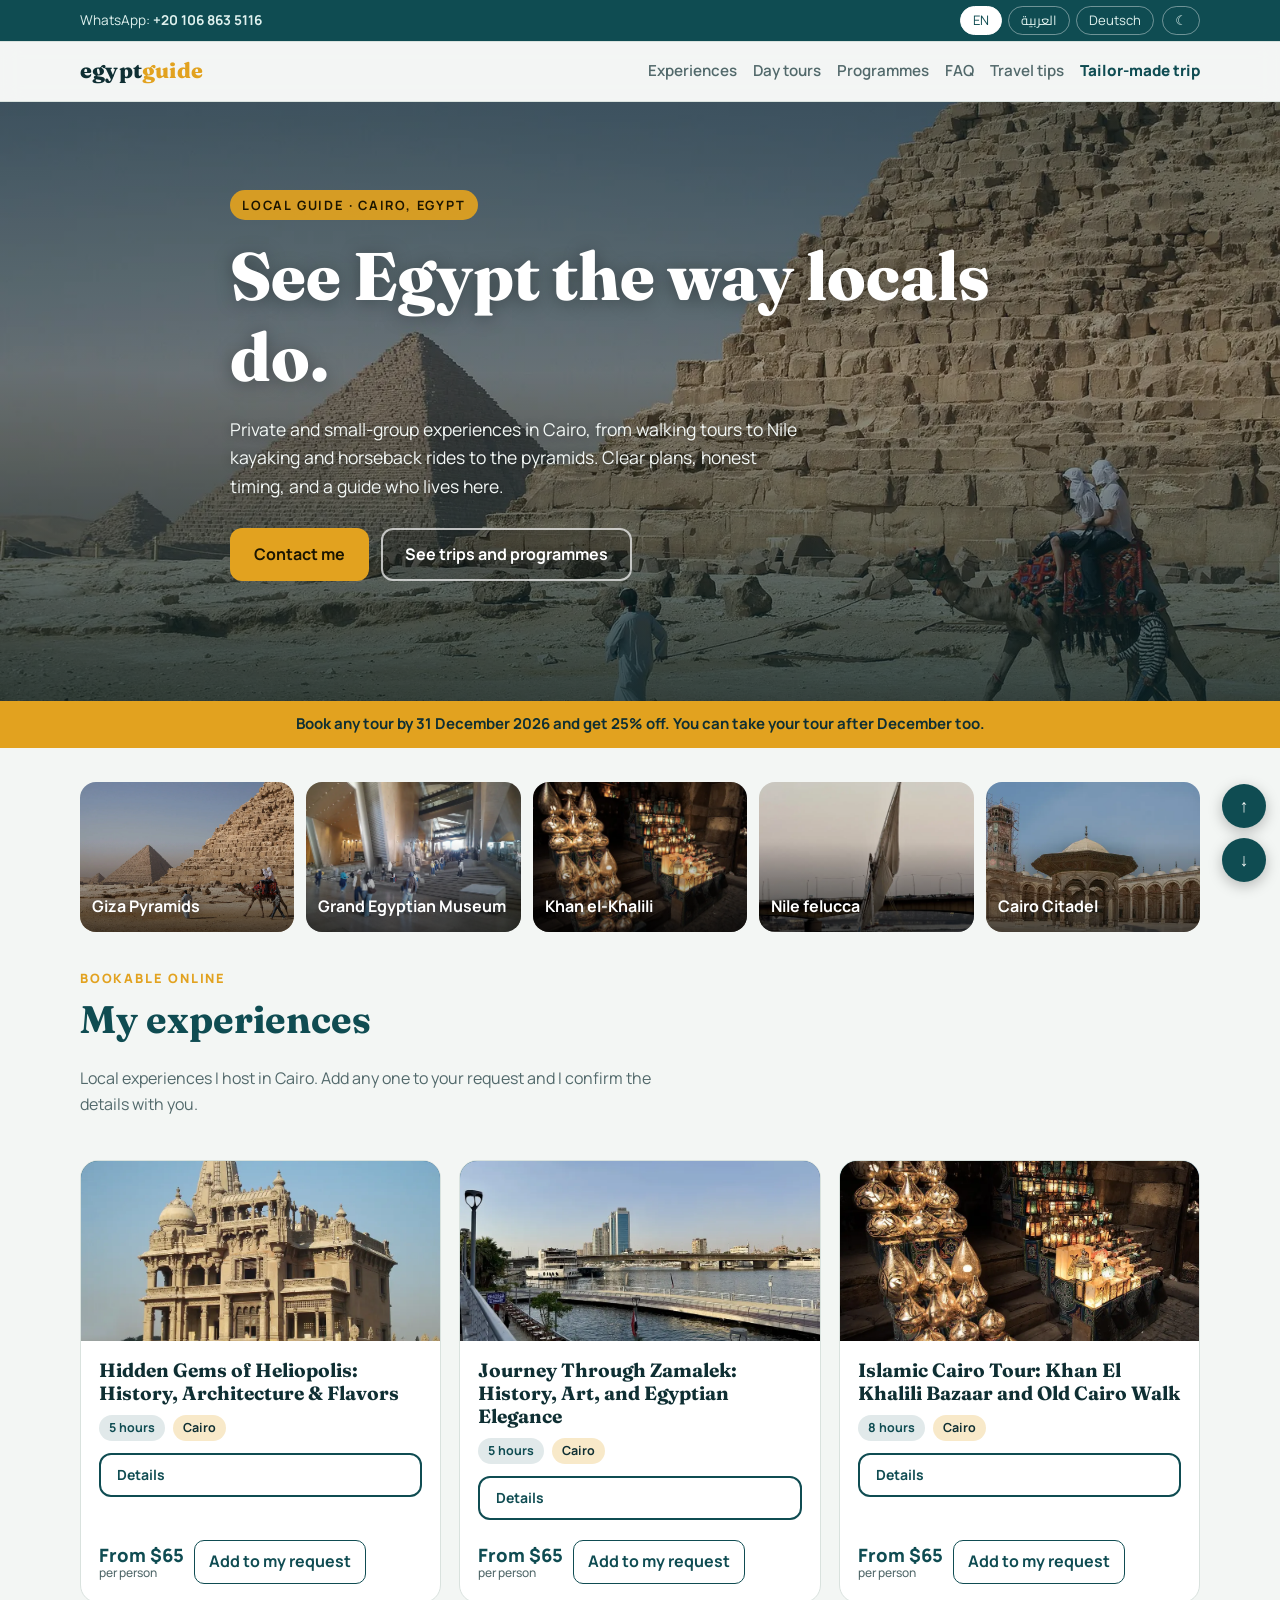
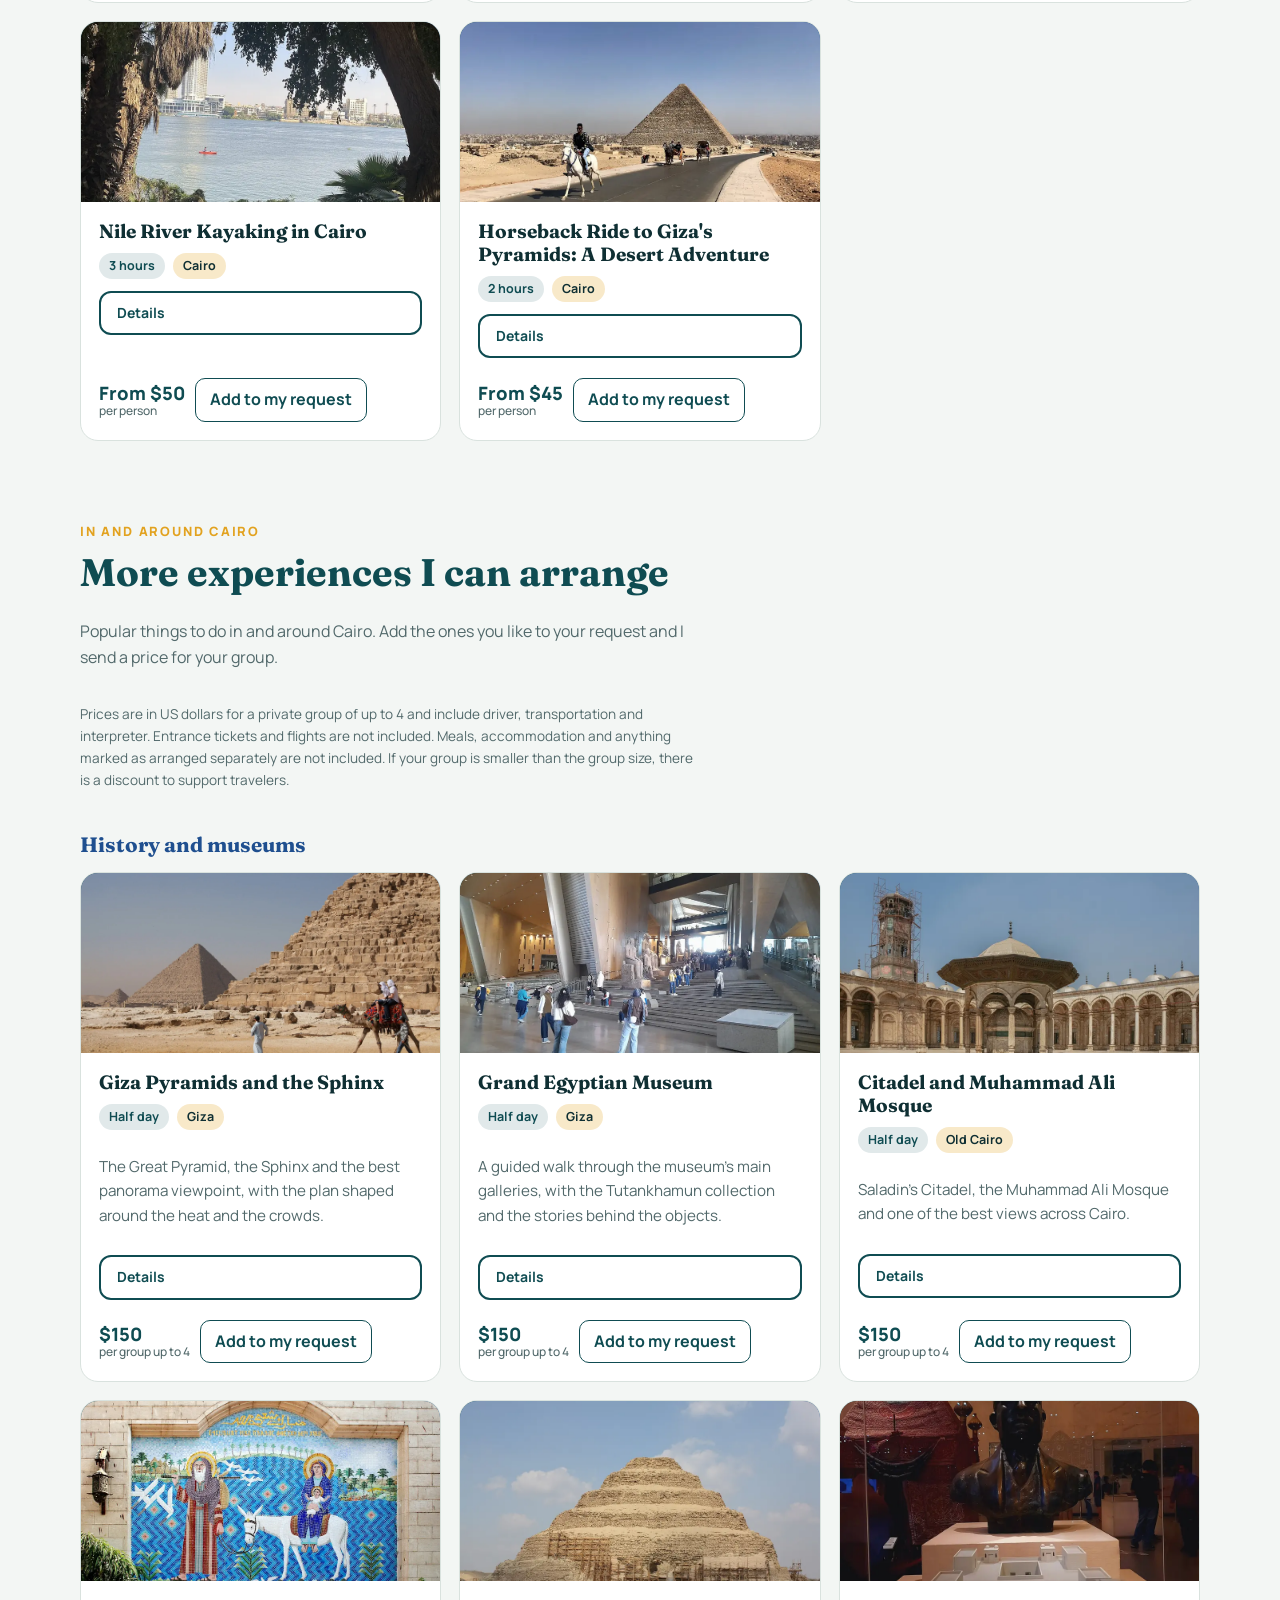
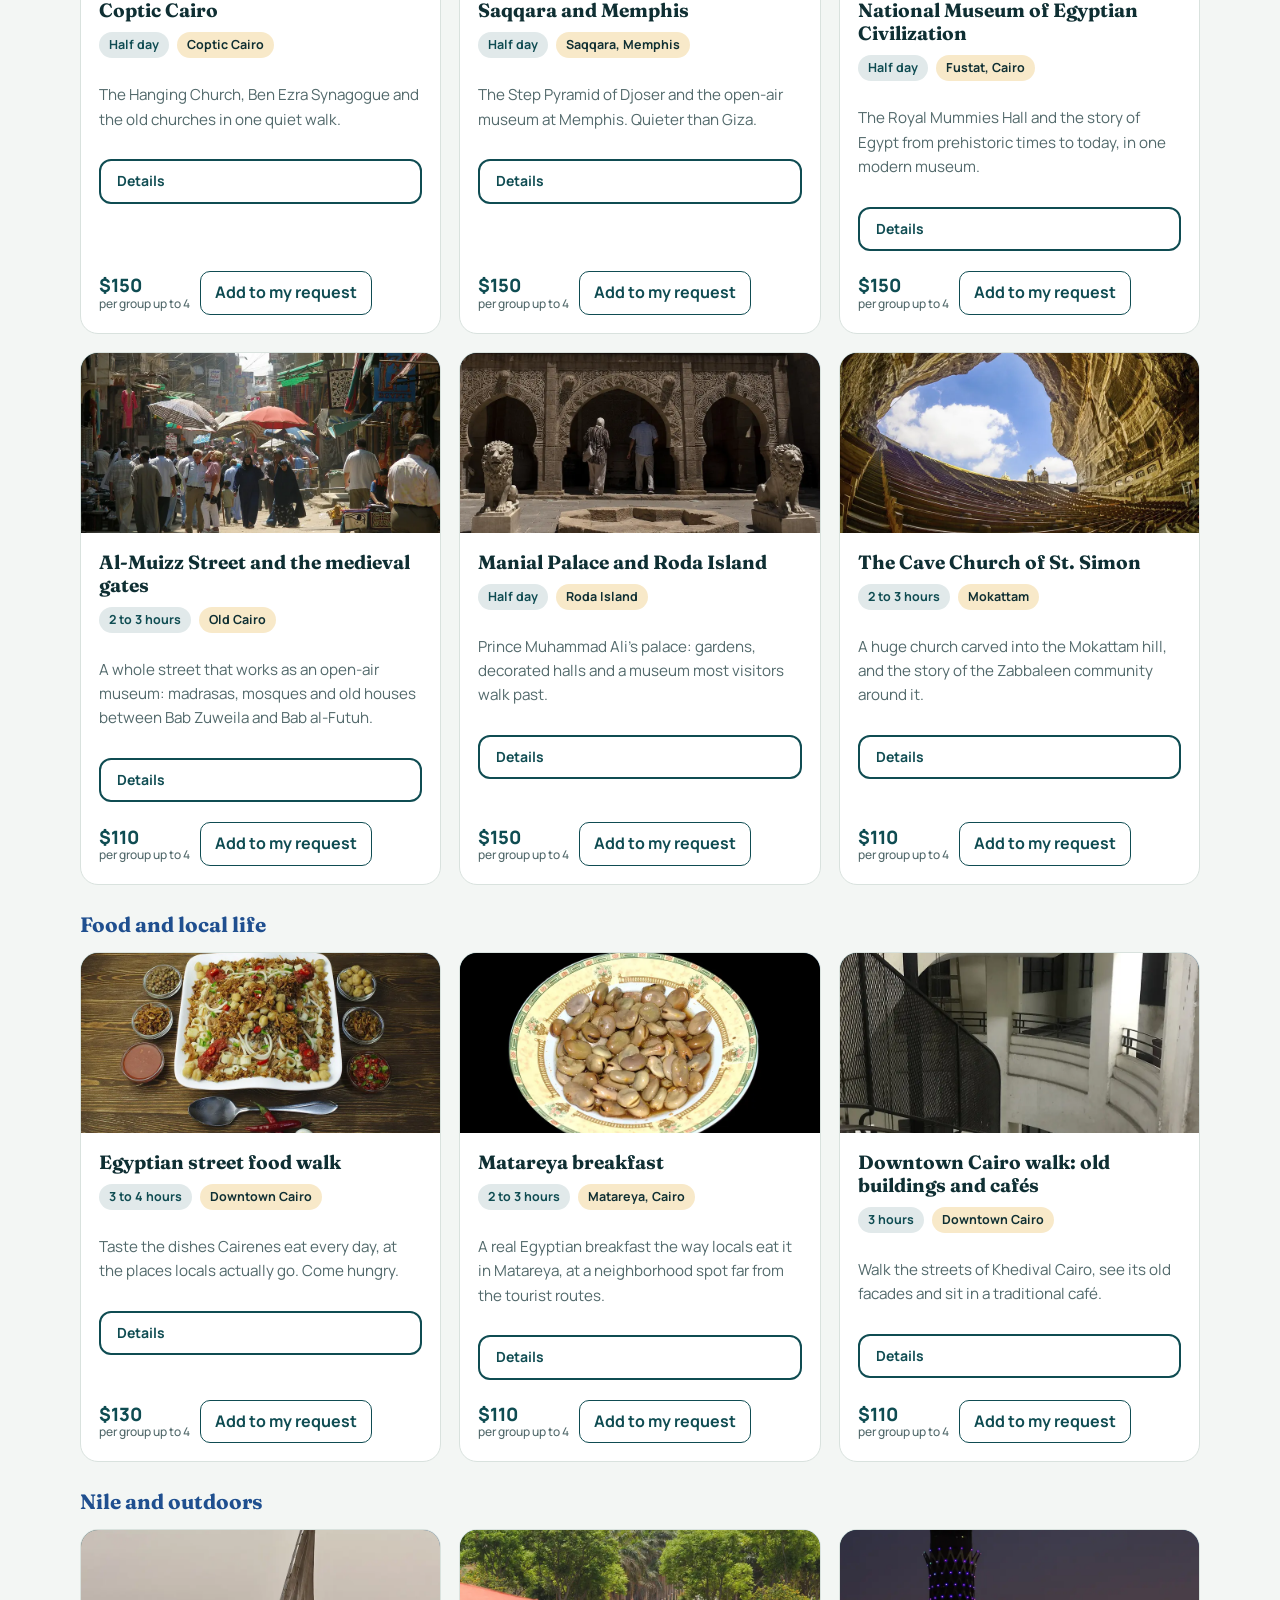
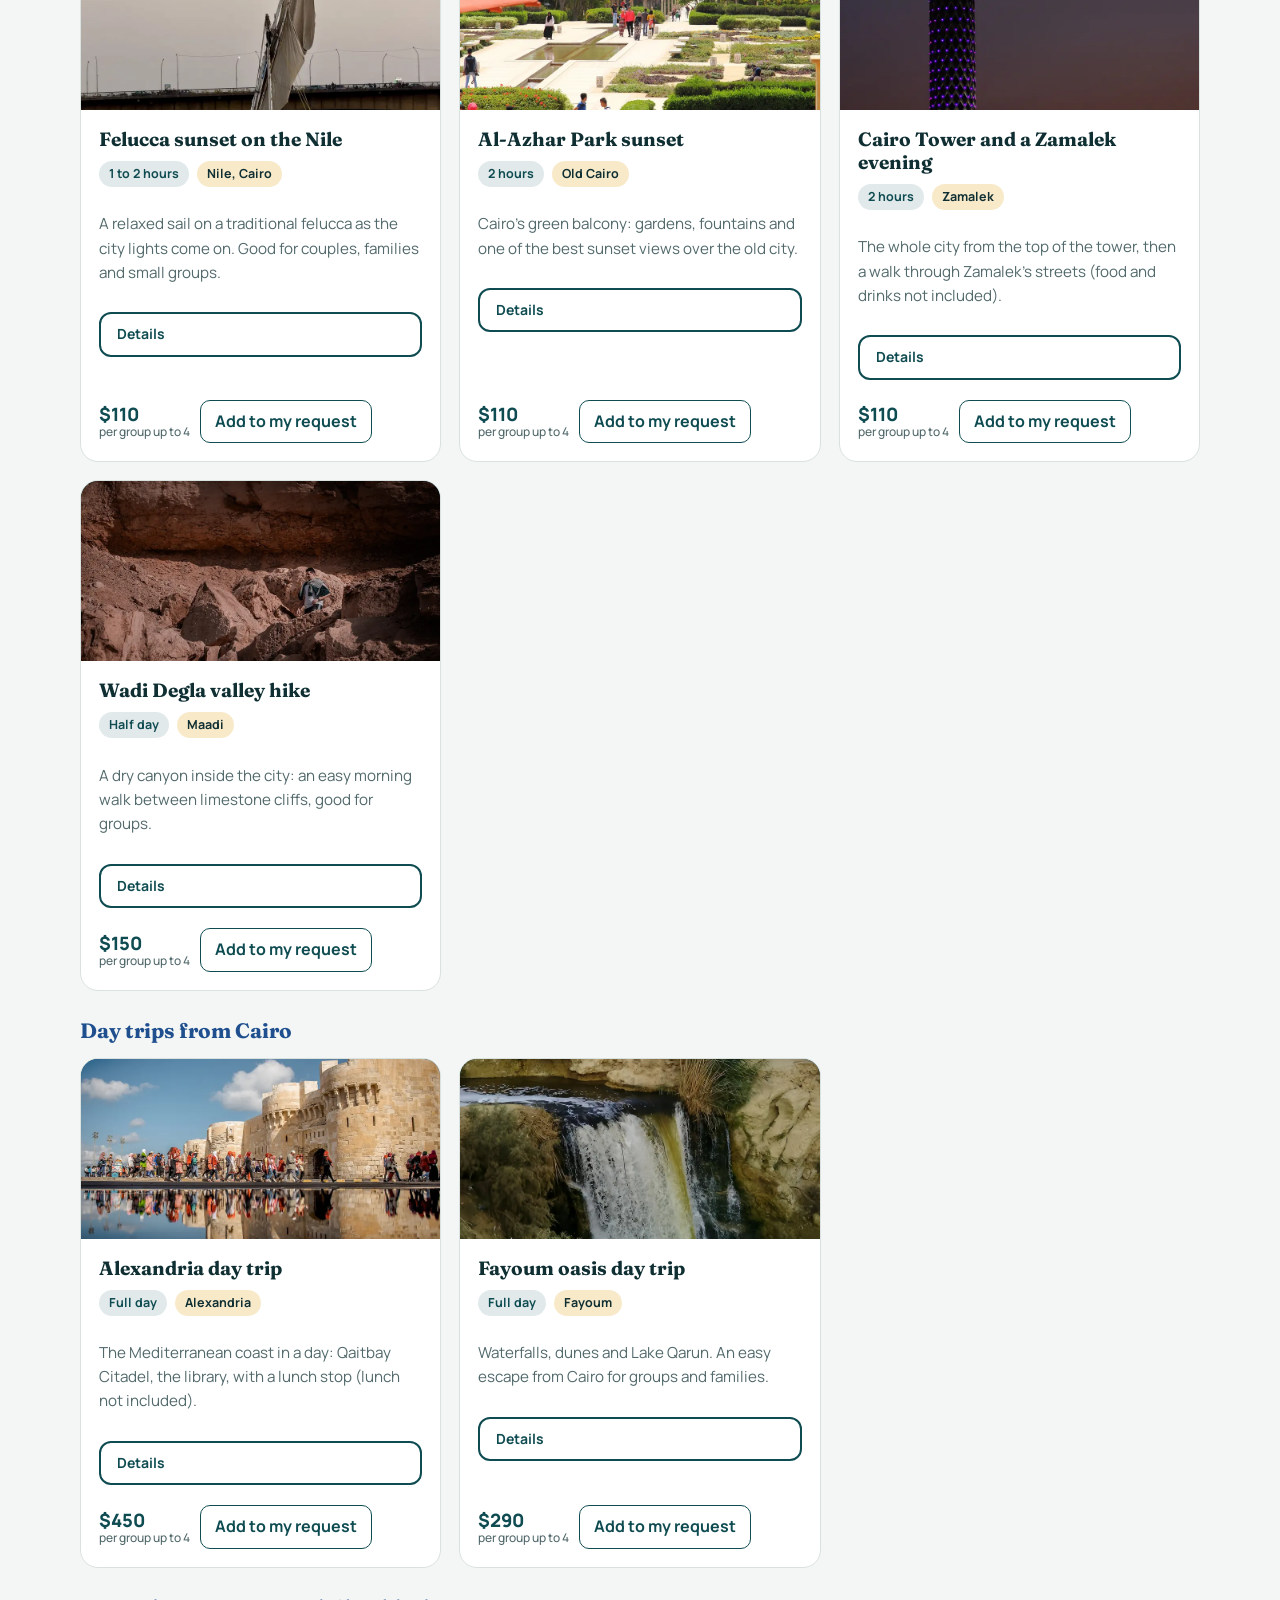
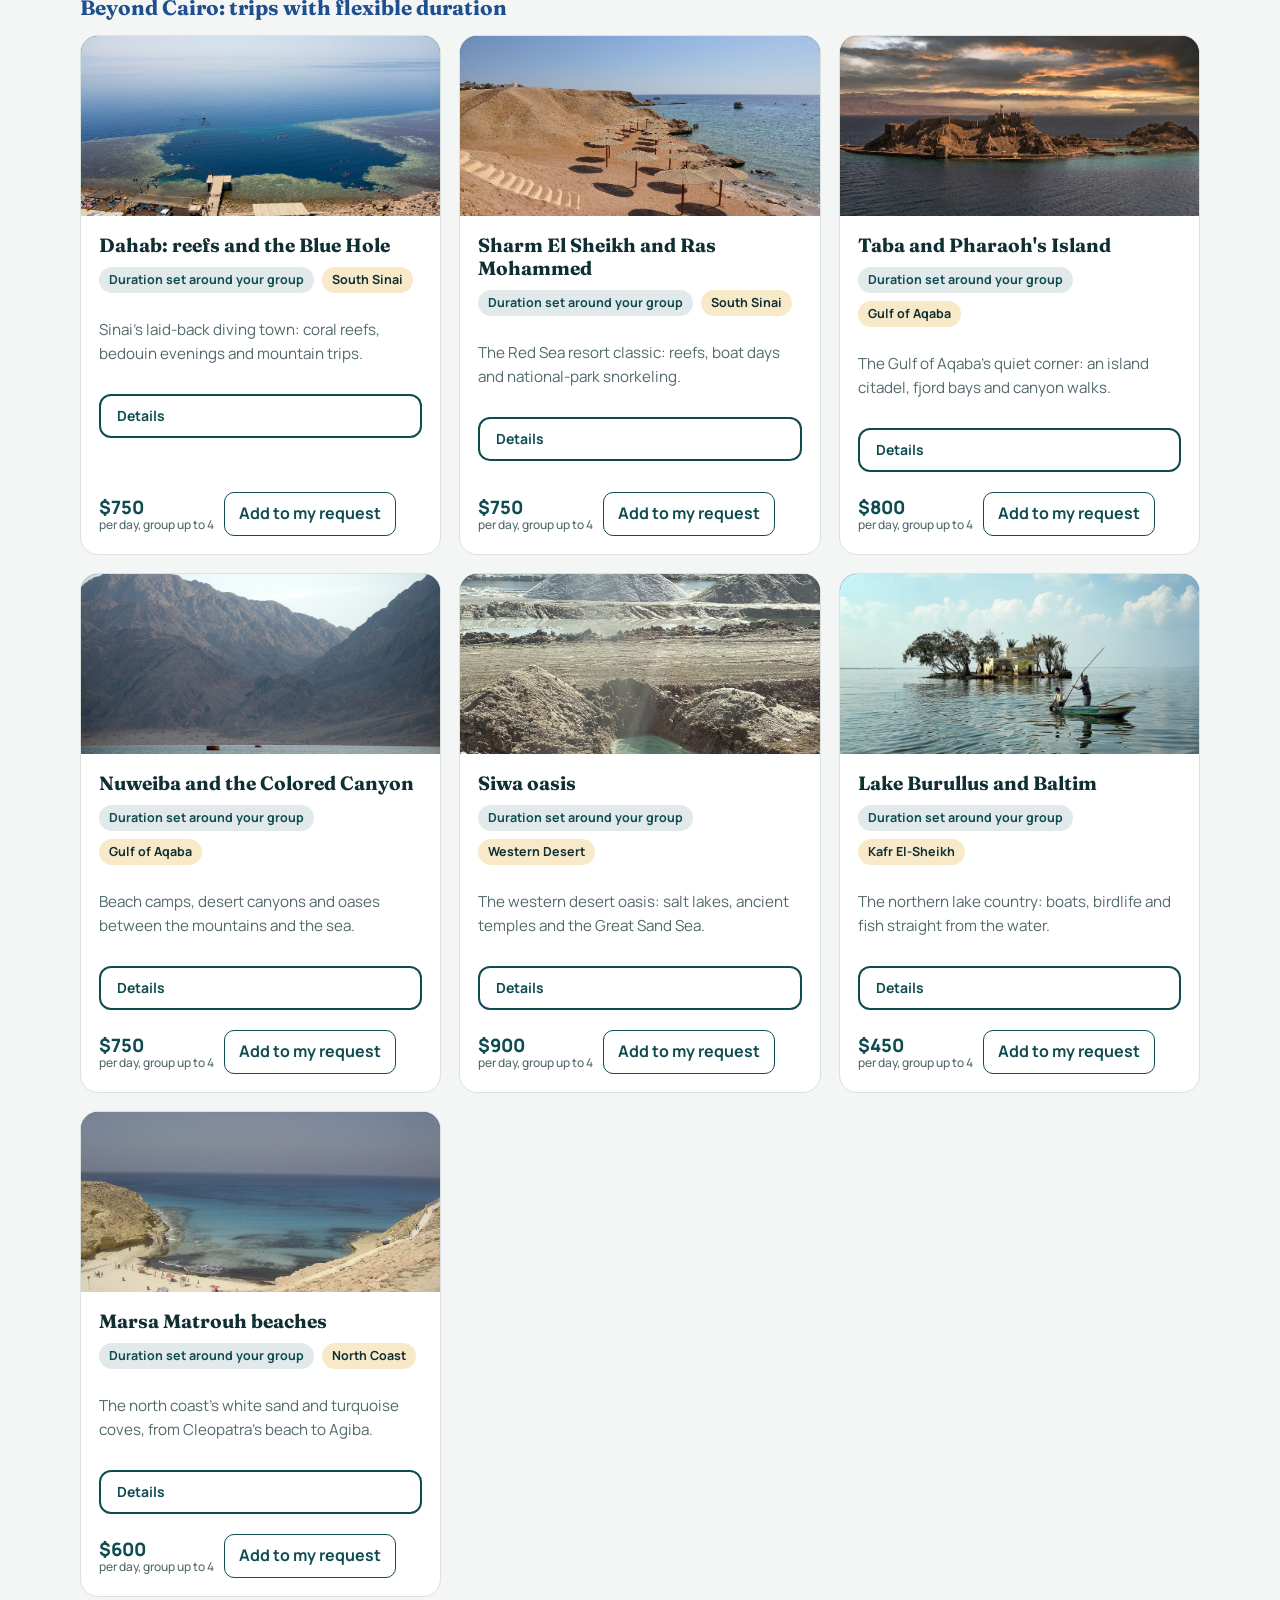
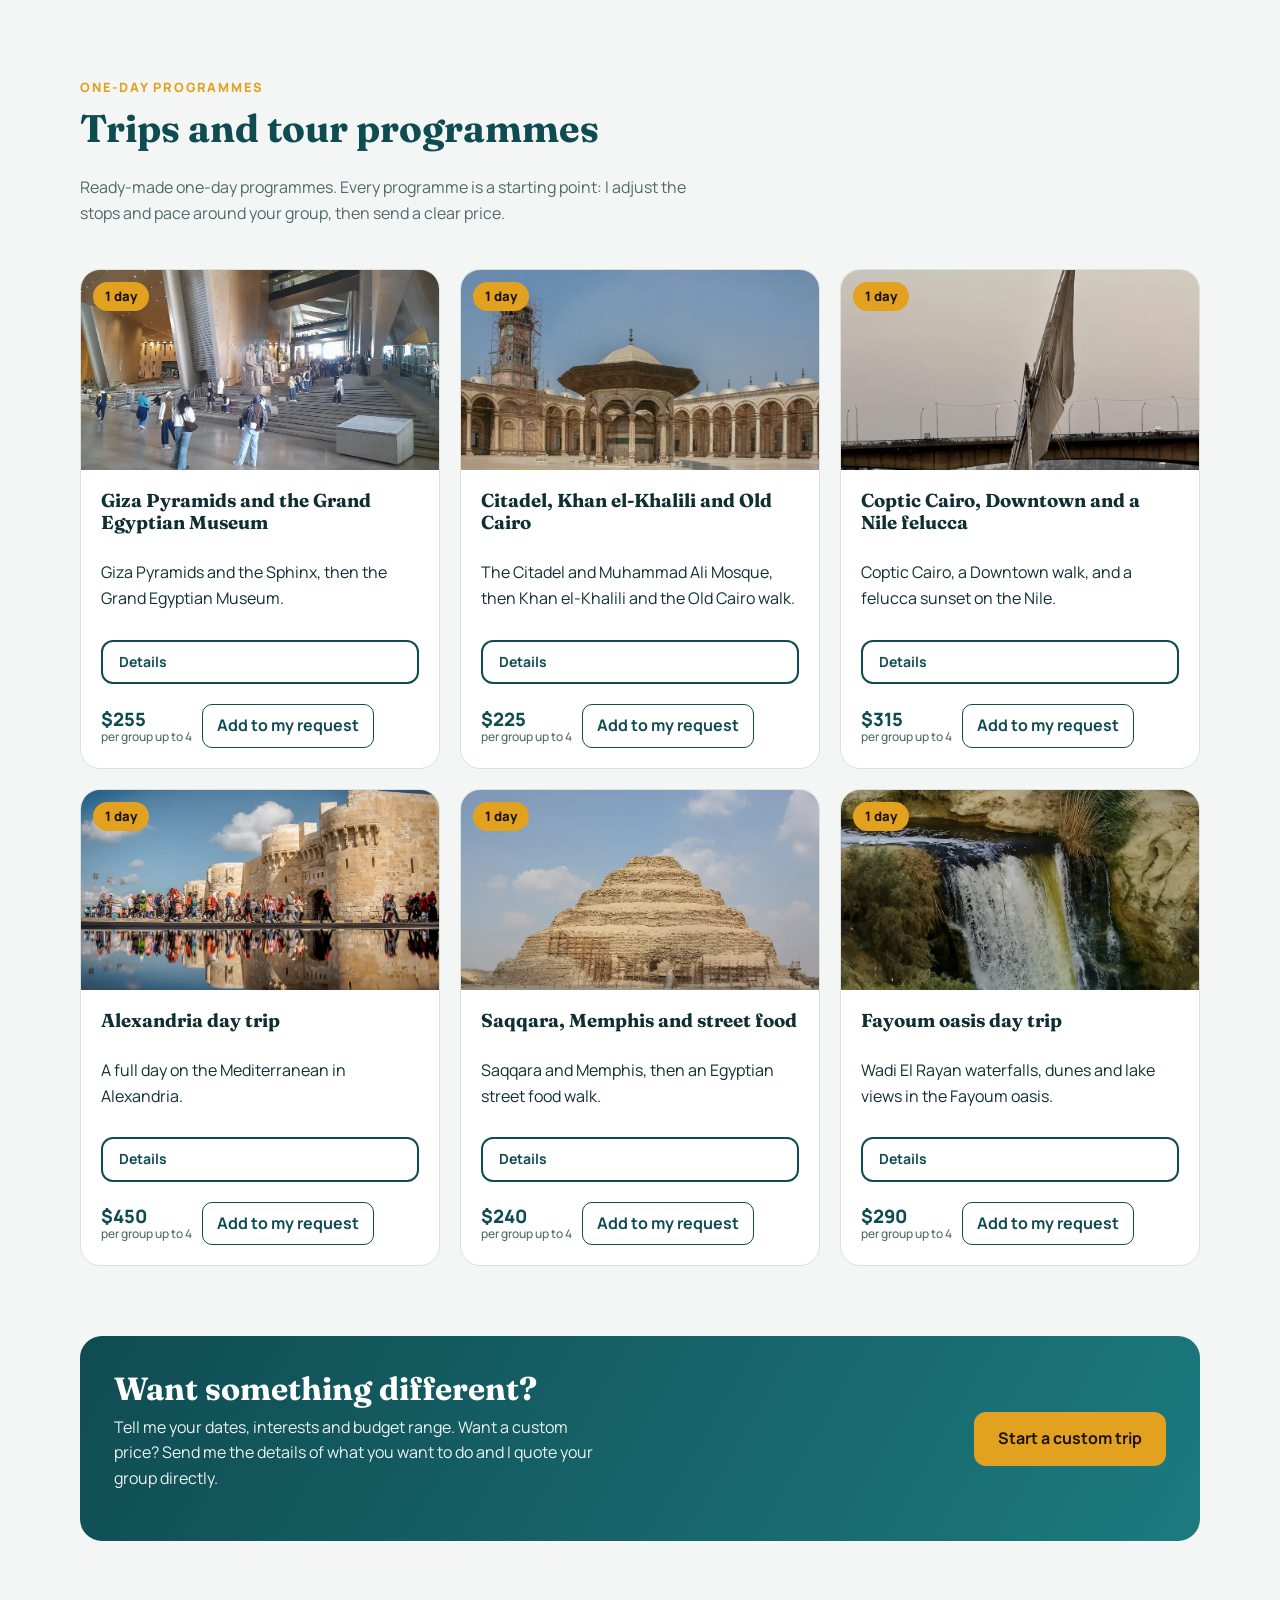
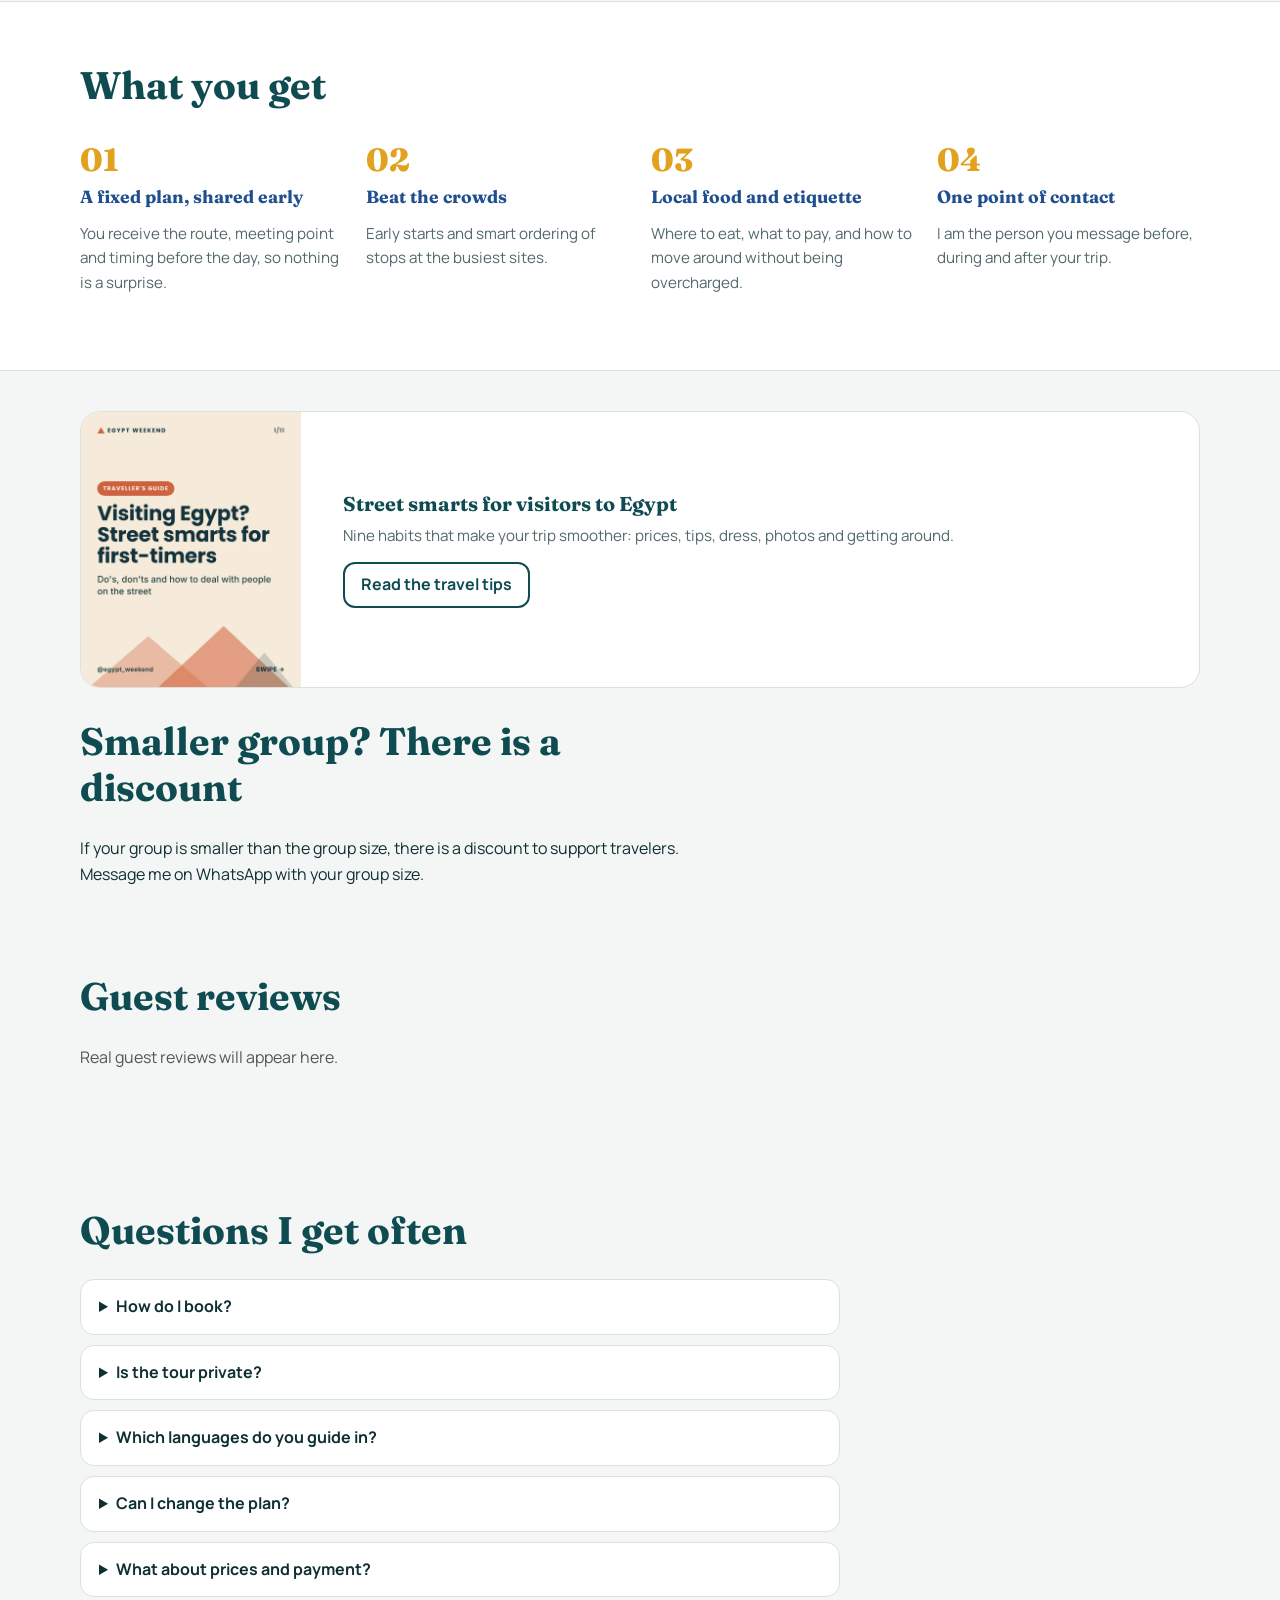
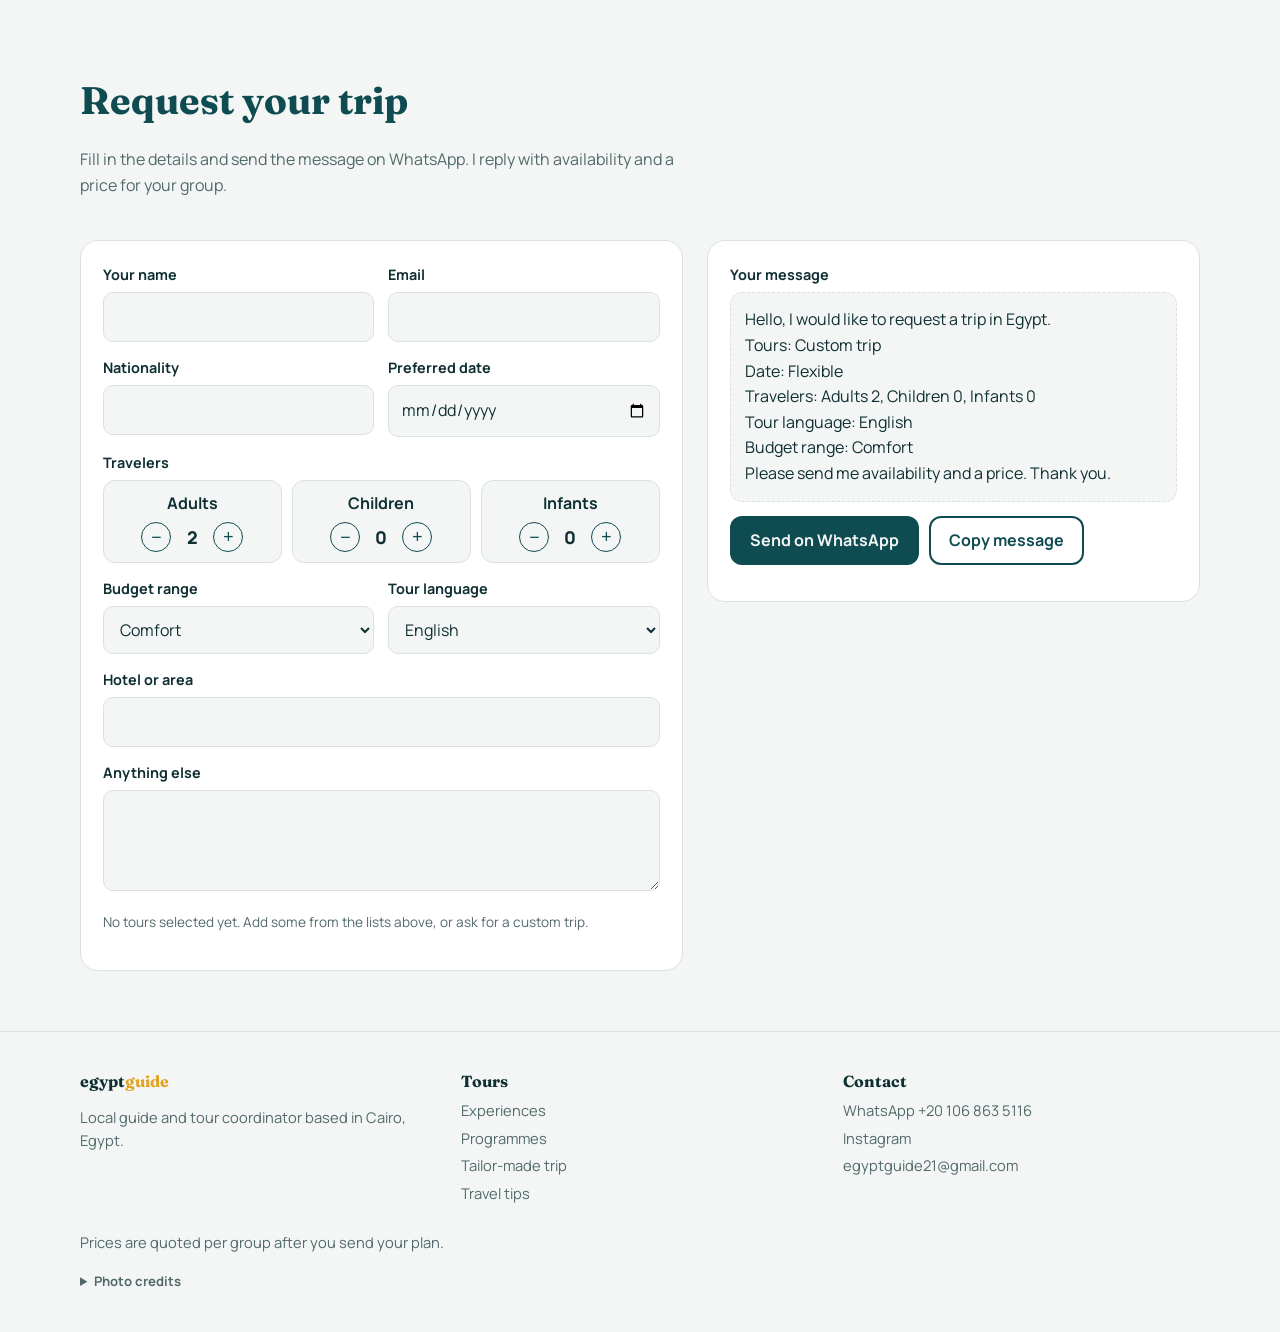
==== commit 4e5edd11: "Dark mode contrast: Details button, scroll arrows, route step counters Co-Authored-By: Claude Sonnet" ====
--- a/index.html
+++ b/index.html
@@ -173,11 +173,11 @@
 .promo-band .wrap{padding-top:12px;padding-bottom:12px;}
 .promo-band p{margin:0;font-weight:700;text-align:center;font-size:15px;line-height:1.5;}
 @media(max-width:640px){.promo-band p{padding-inline-start:56px;padding-inline-end:56px;}}
-.scrollnav{position:fixed;inset-inline-end:14px;width:44px;height:44px;border-radius:50%;background:var(--nile);color:#fff;border:none;font-size:18px;cursor:pointer;z-index:60;box-shadow:0 4px 14px rgba(0,0,0,.25);display:flex;align-items:center;justify-content:center;}
+.scrollnav{position:fixed;inset-inline-end:14px;width:44px;height:44px;border-radius:50%;background:var(--nile);color:var(--bg);border:none;font-size:18px;cursor:pointer;z-index:60;box-shadow:0 4px 14px rgba(0,0,0,.25);display:flex;align-items:center;justify-content:center;}
 #toTop{bottom:72px}
 #toBottom{bottom:18px}
-.route-link{display:inline-block;margin:2px 0 10px;padding:9px 16px;border:2px solid var(--nile);border-radius:12px;font-weight:700;color:var(--nile);text-decoration:none;background:#fff;font-size:14px;}
-.route-link:hover{background:var(--nile);color:#fff;}
+.route-link{display:inline-block;margin:2px 0 10px;padding:9px 16px;border:2px solid var(--nile);border-radius:12px;font-weight:700;color:var(--nile);text-decoration:none;background:var(--surface);font-size:14px;}
+.route-link:hover{background:var(--nile);color:var(--bg);}
 </style>
 </head>
 <body>
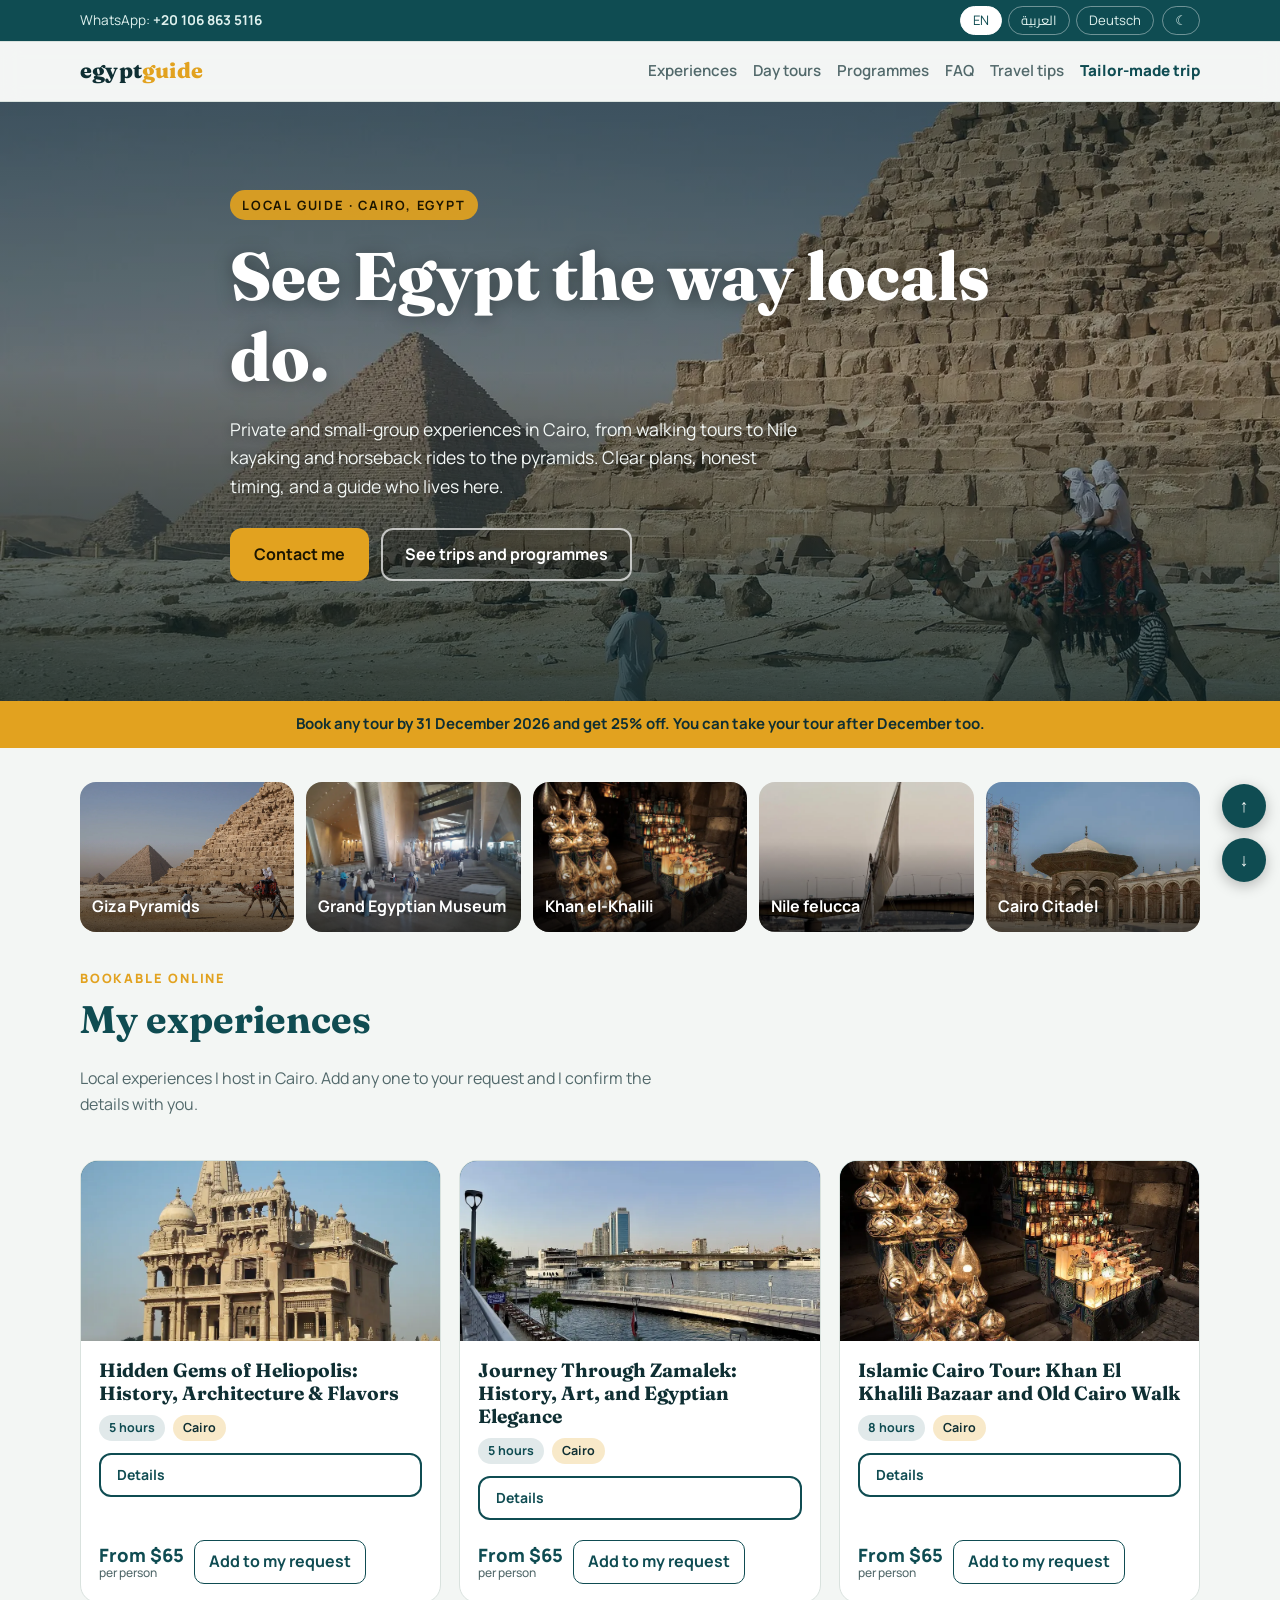
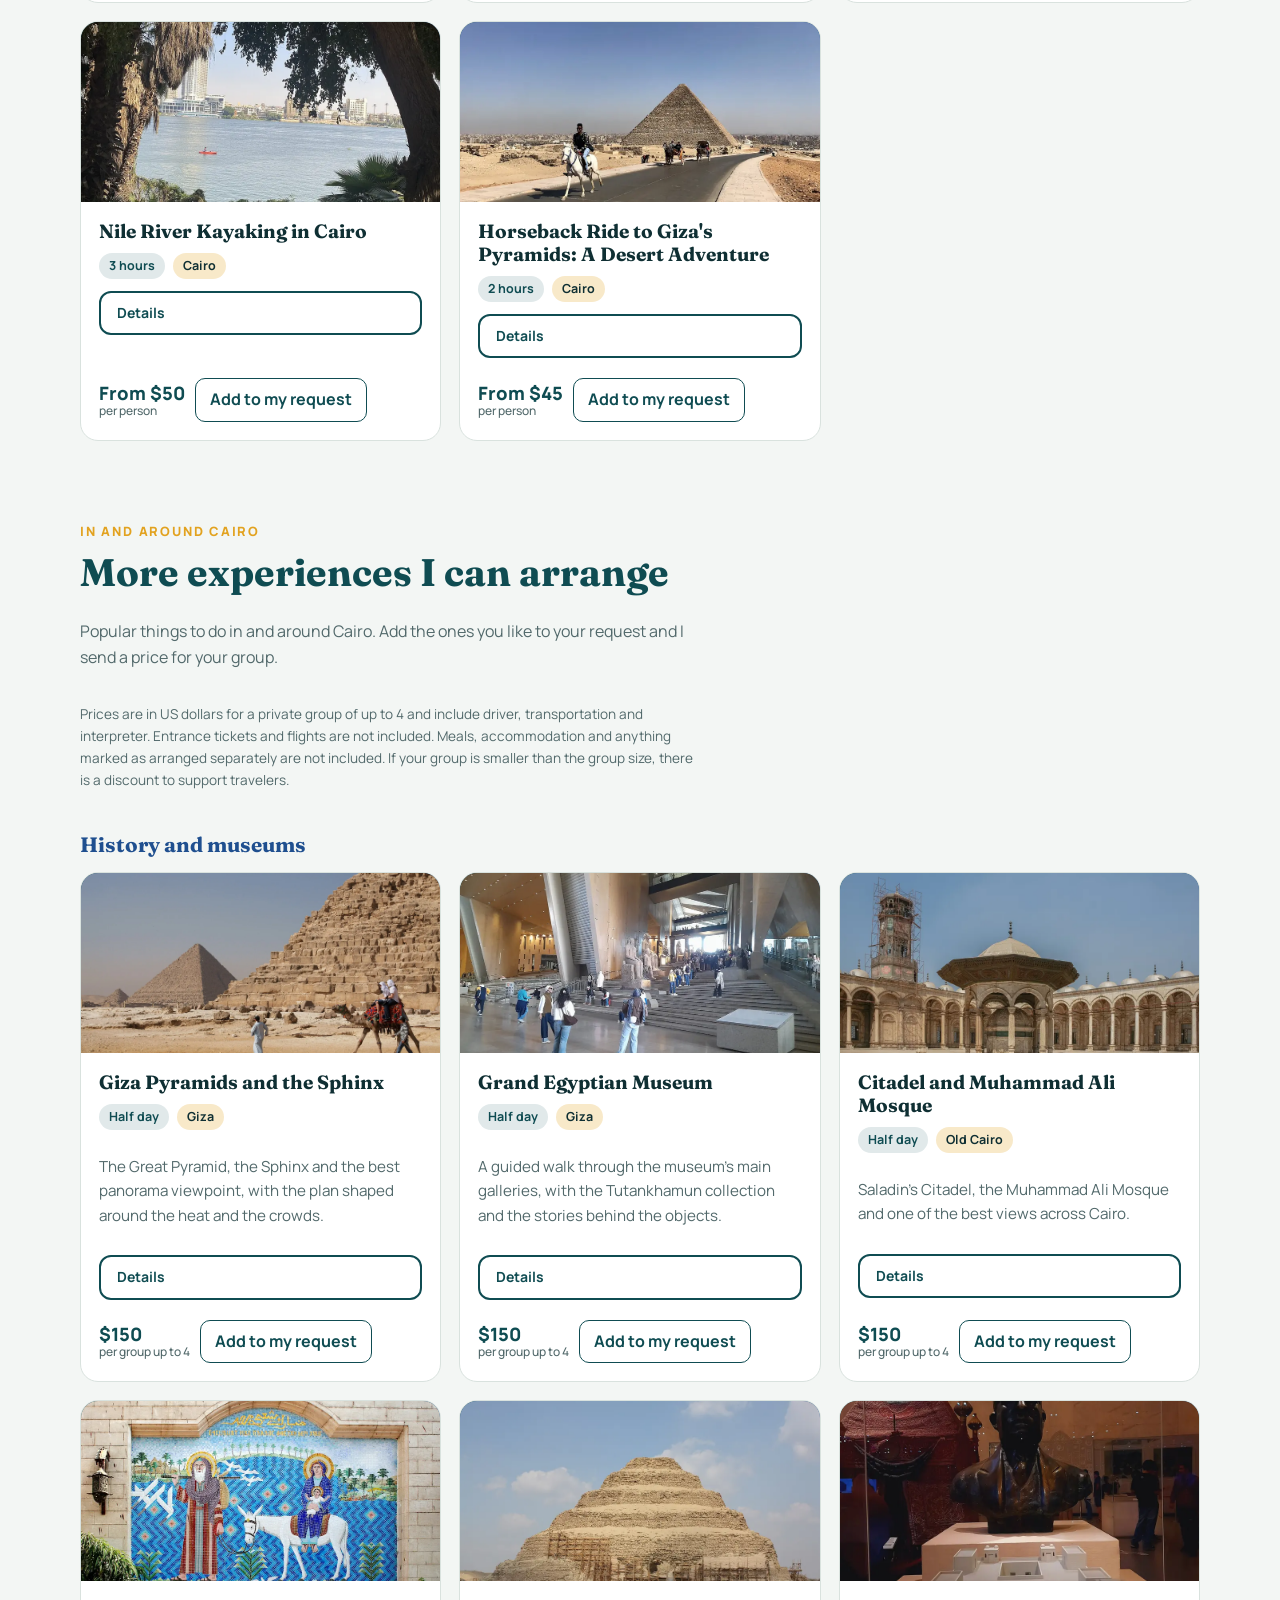
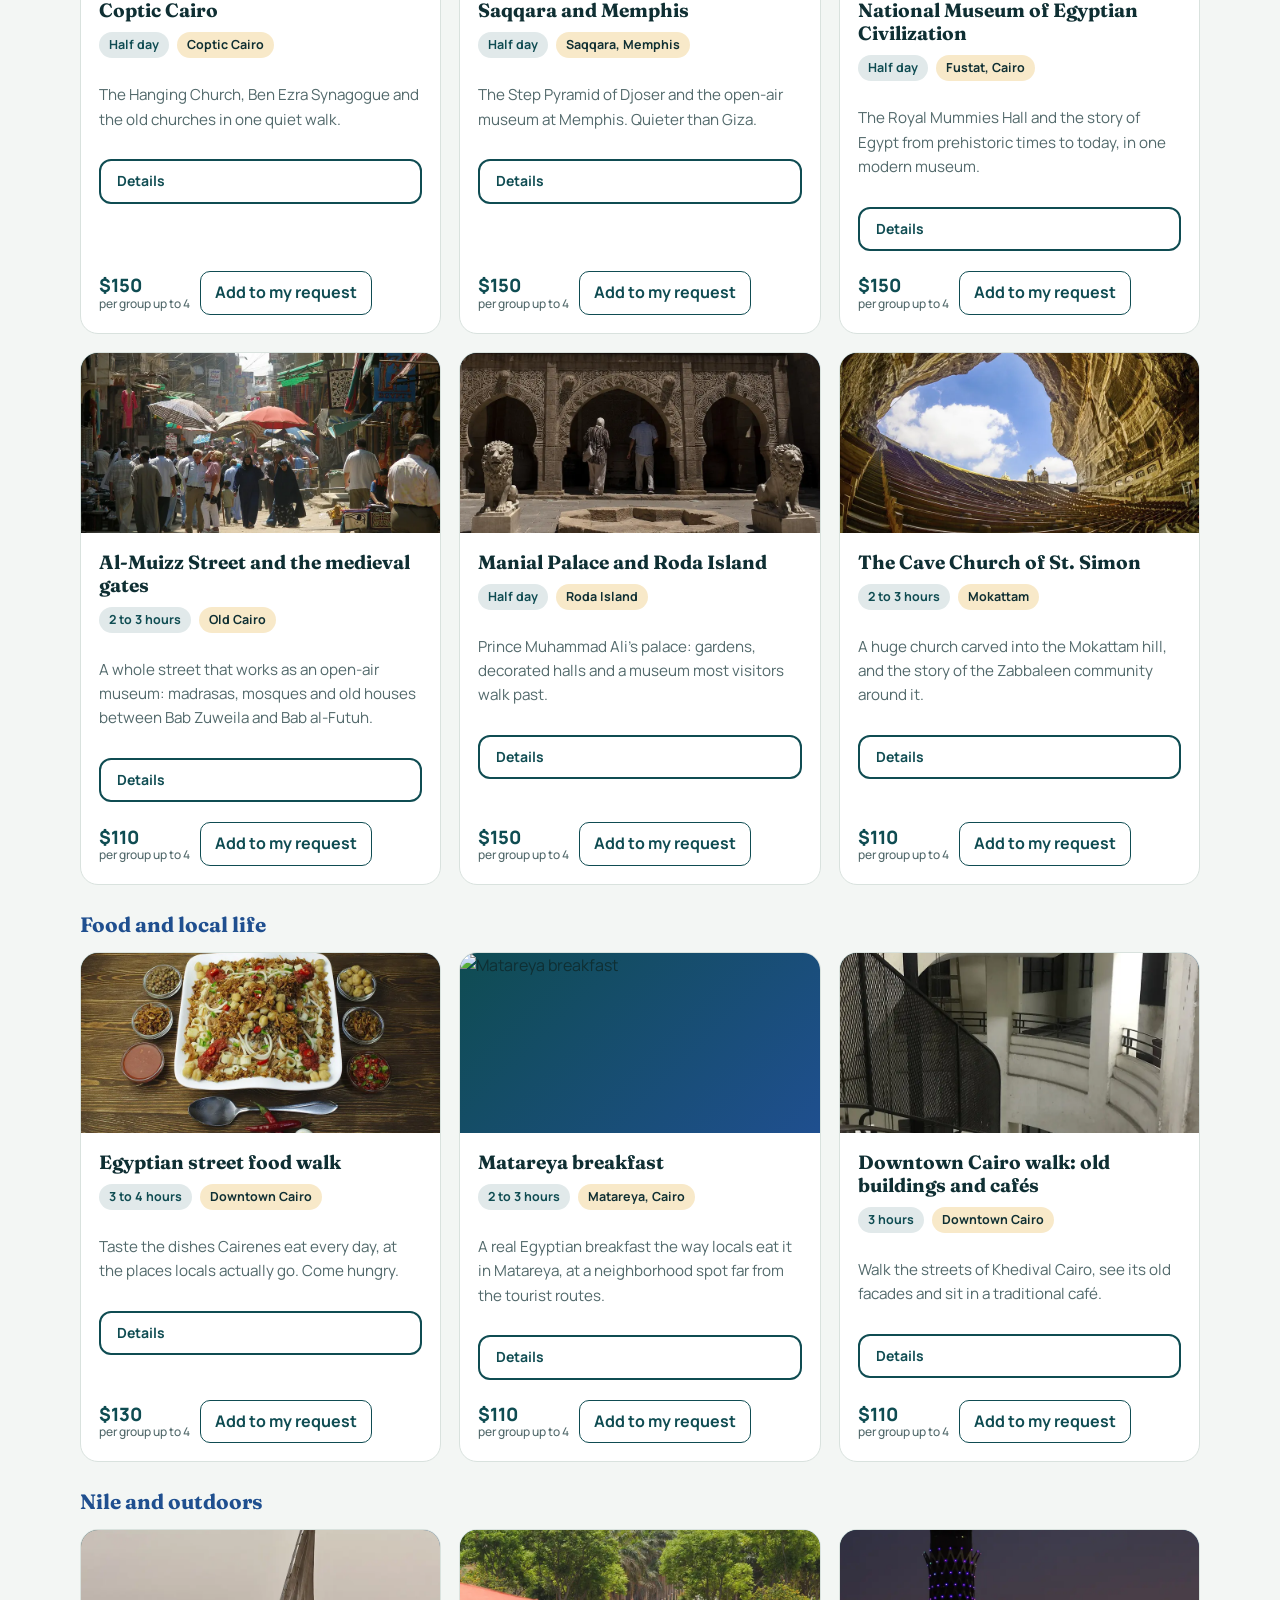
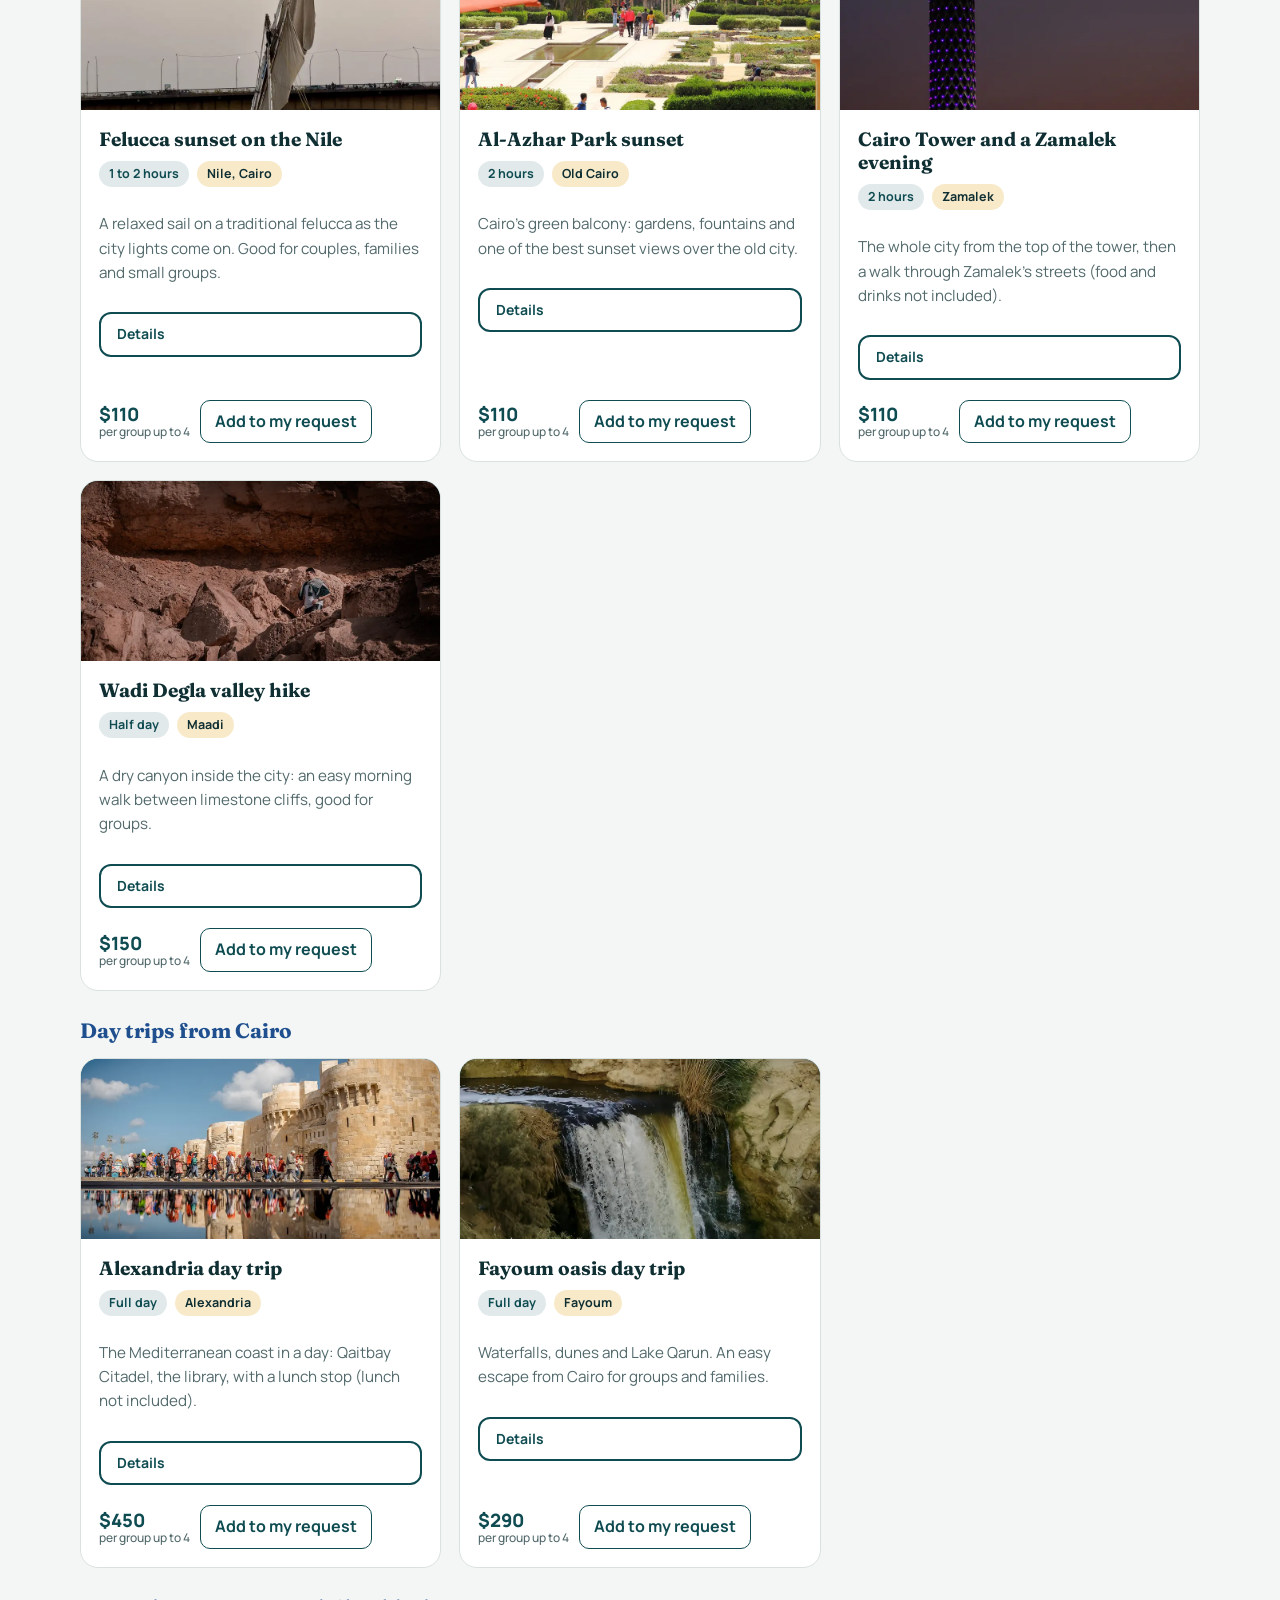
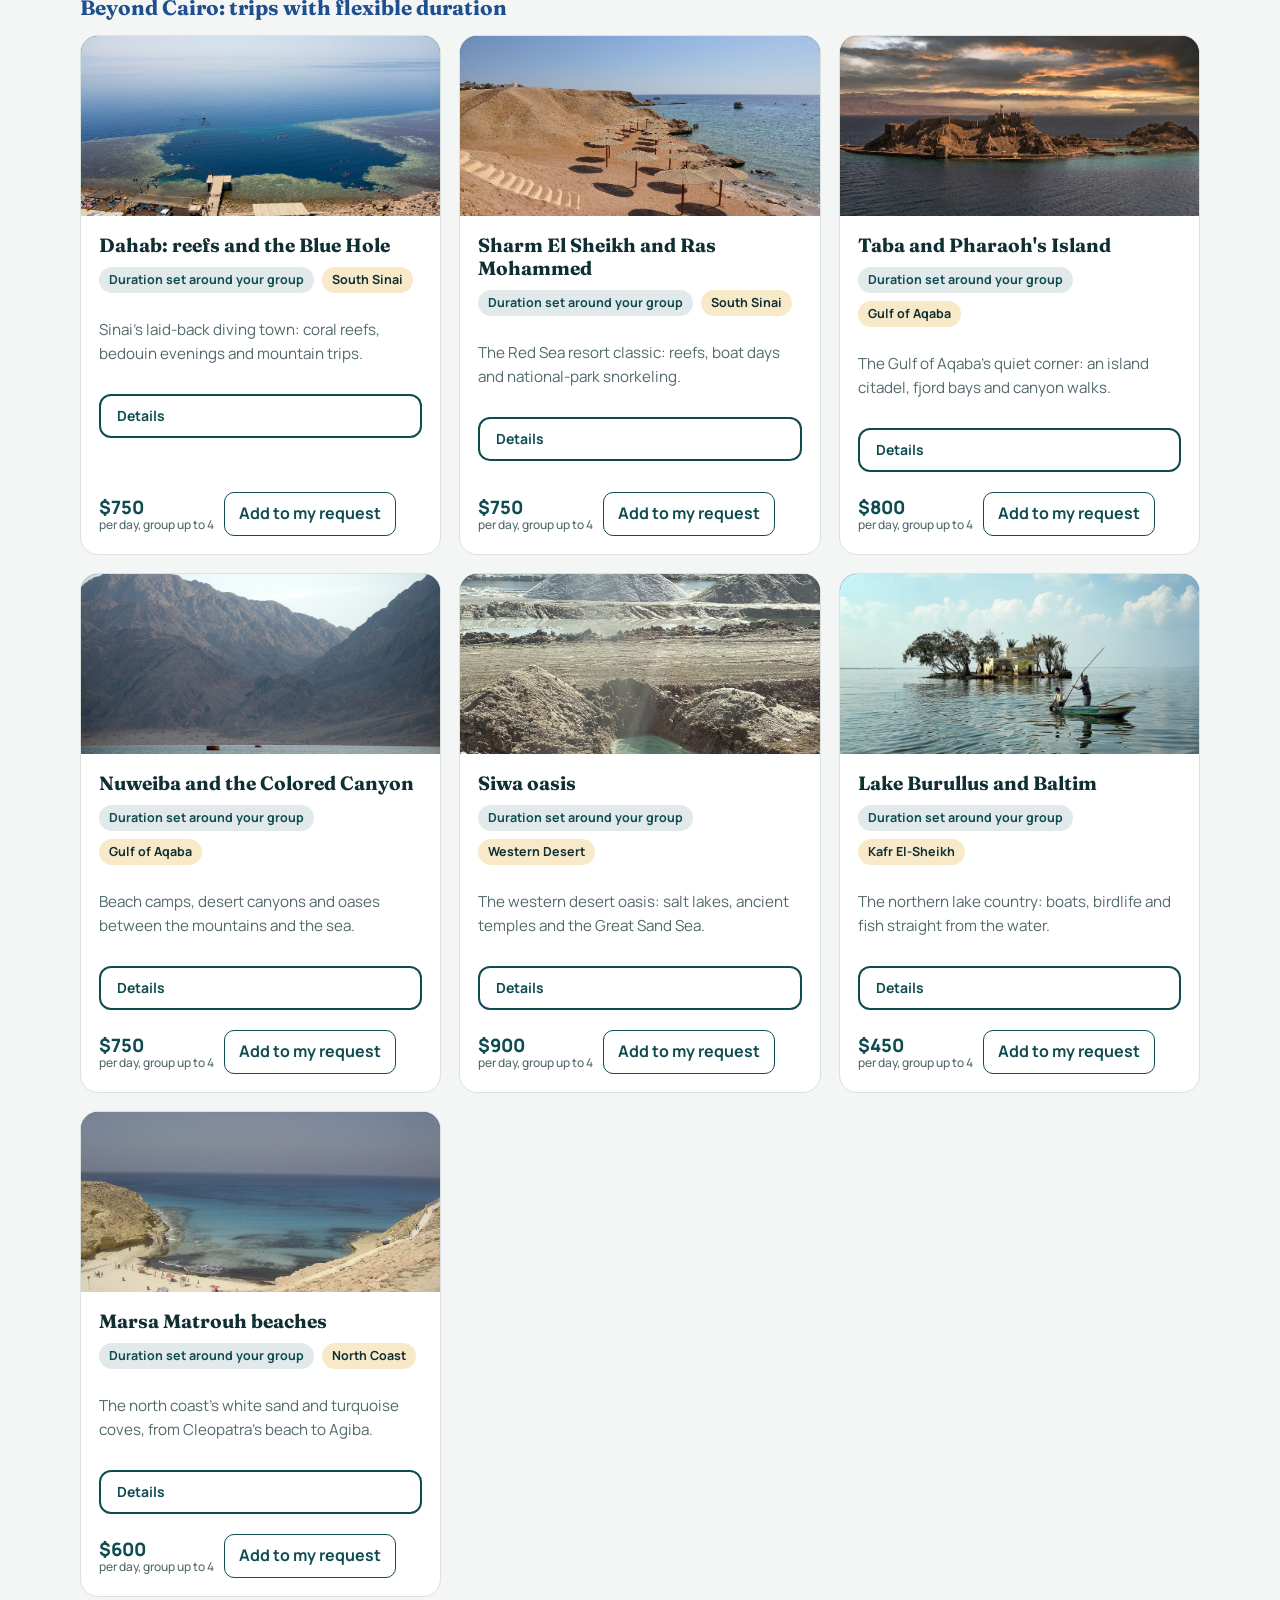
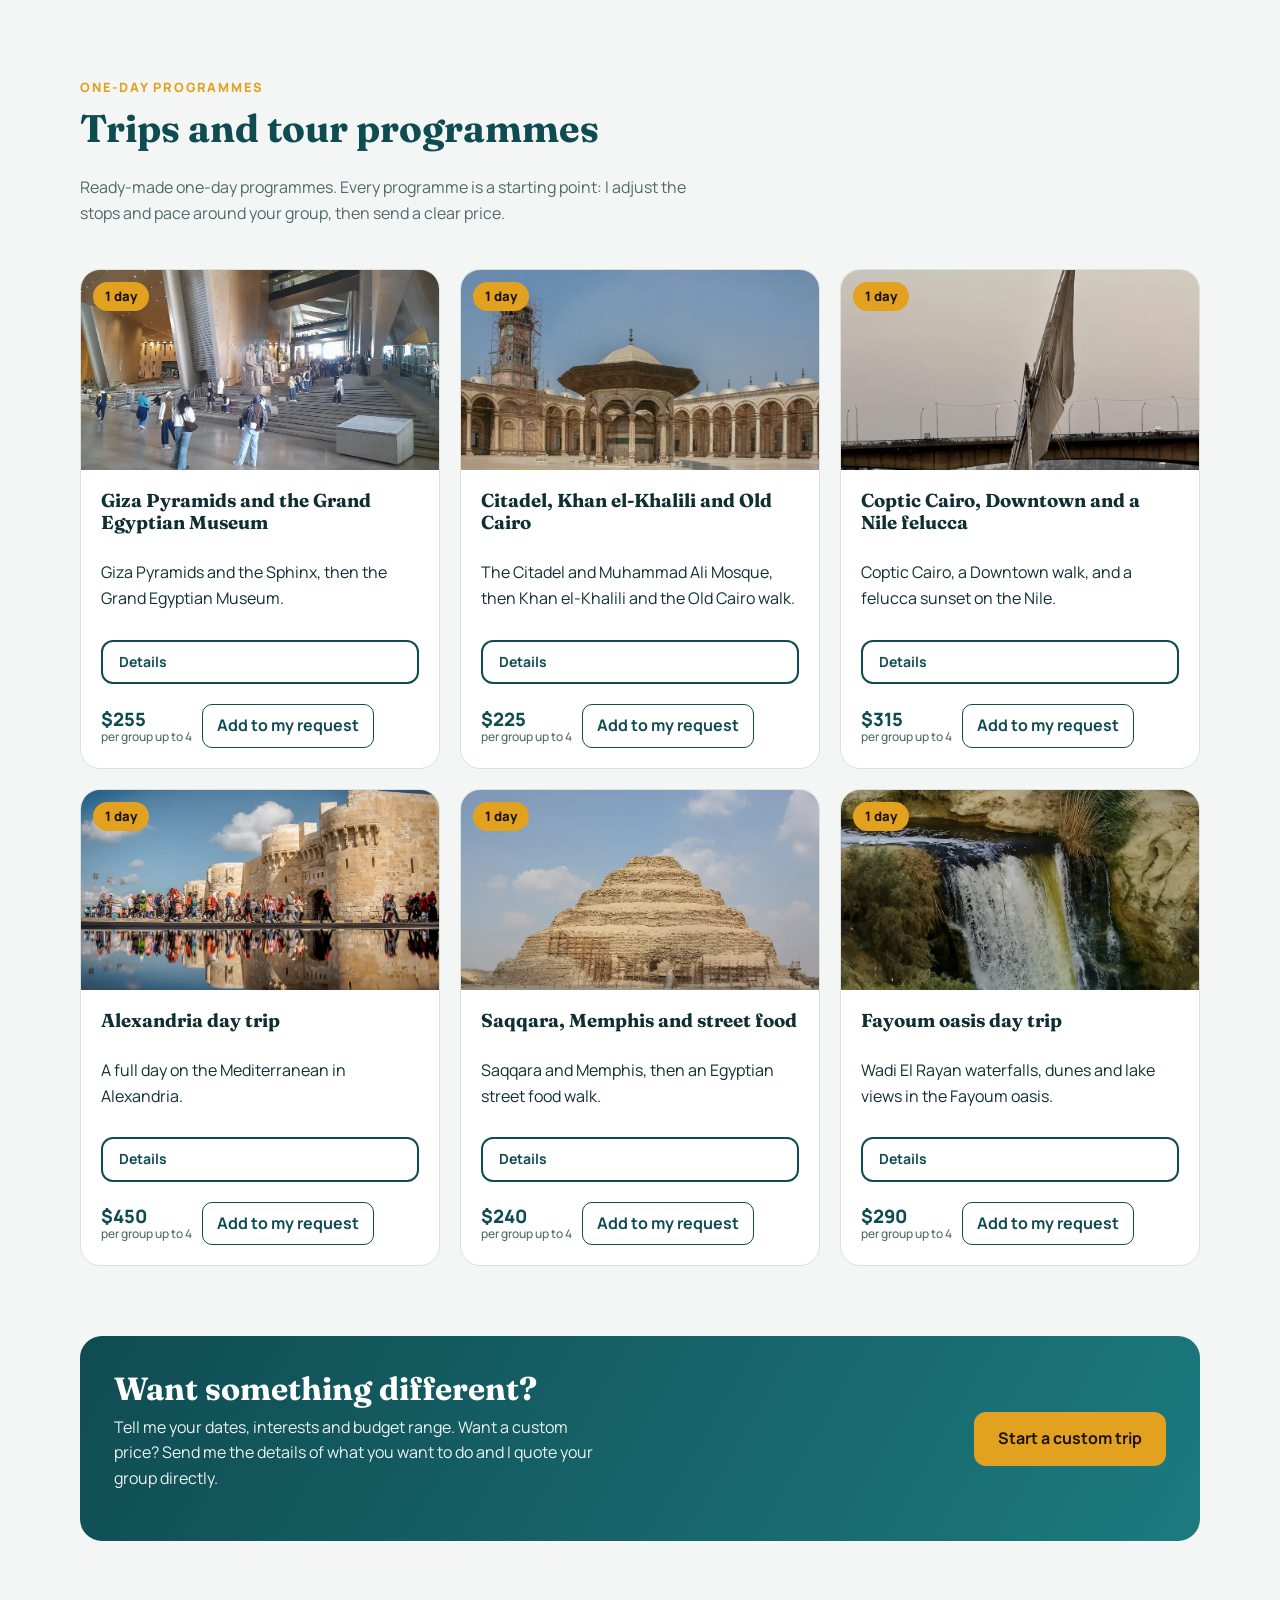
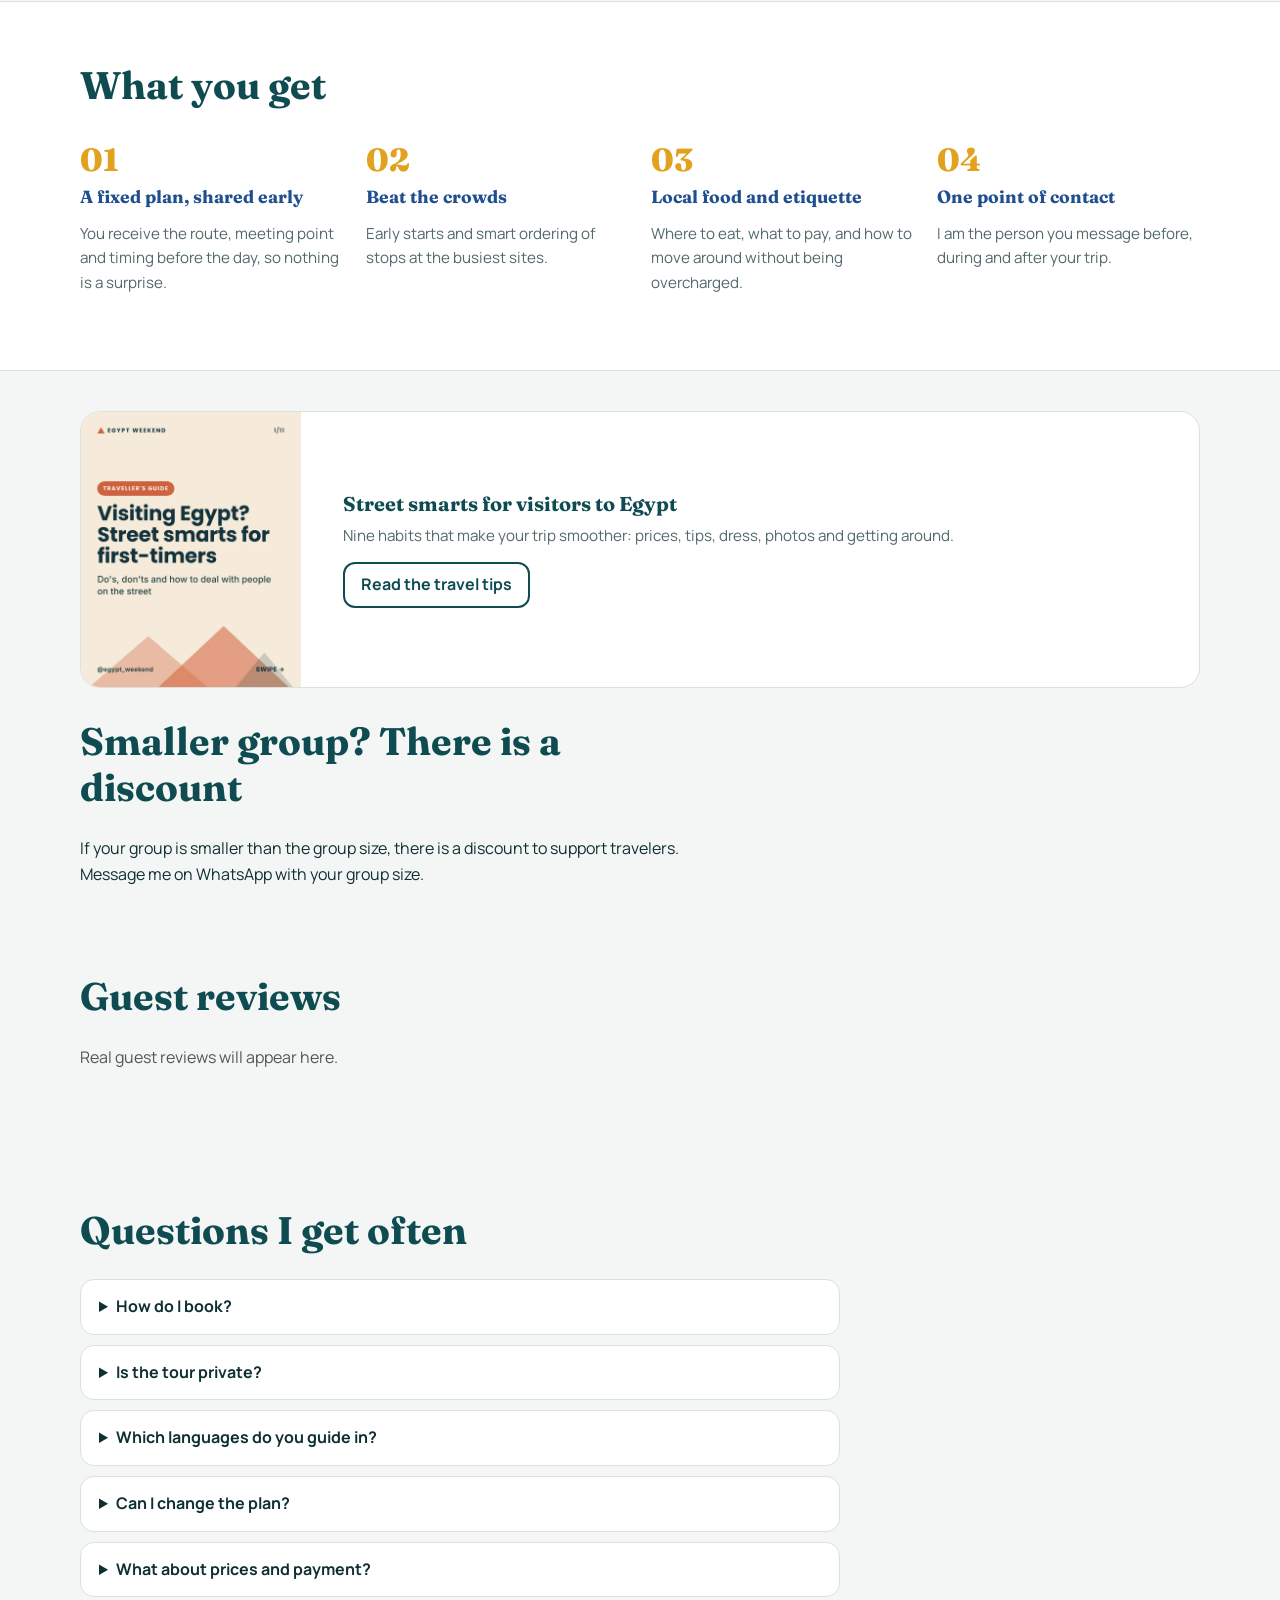
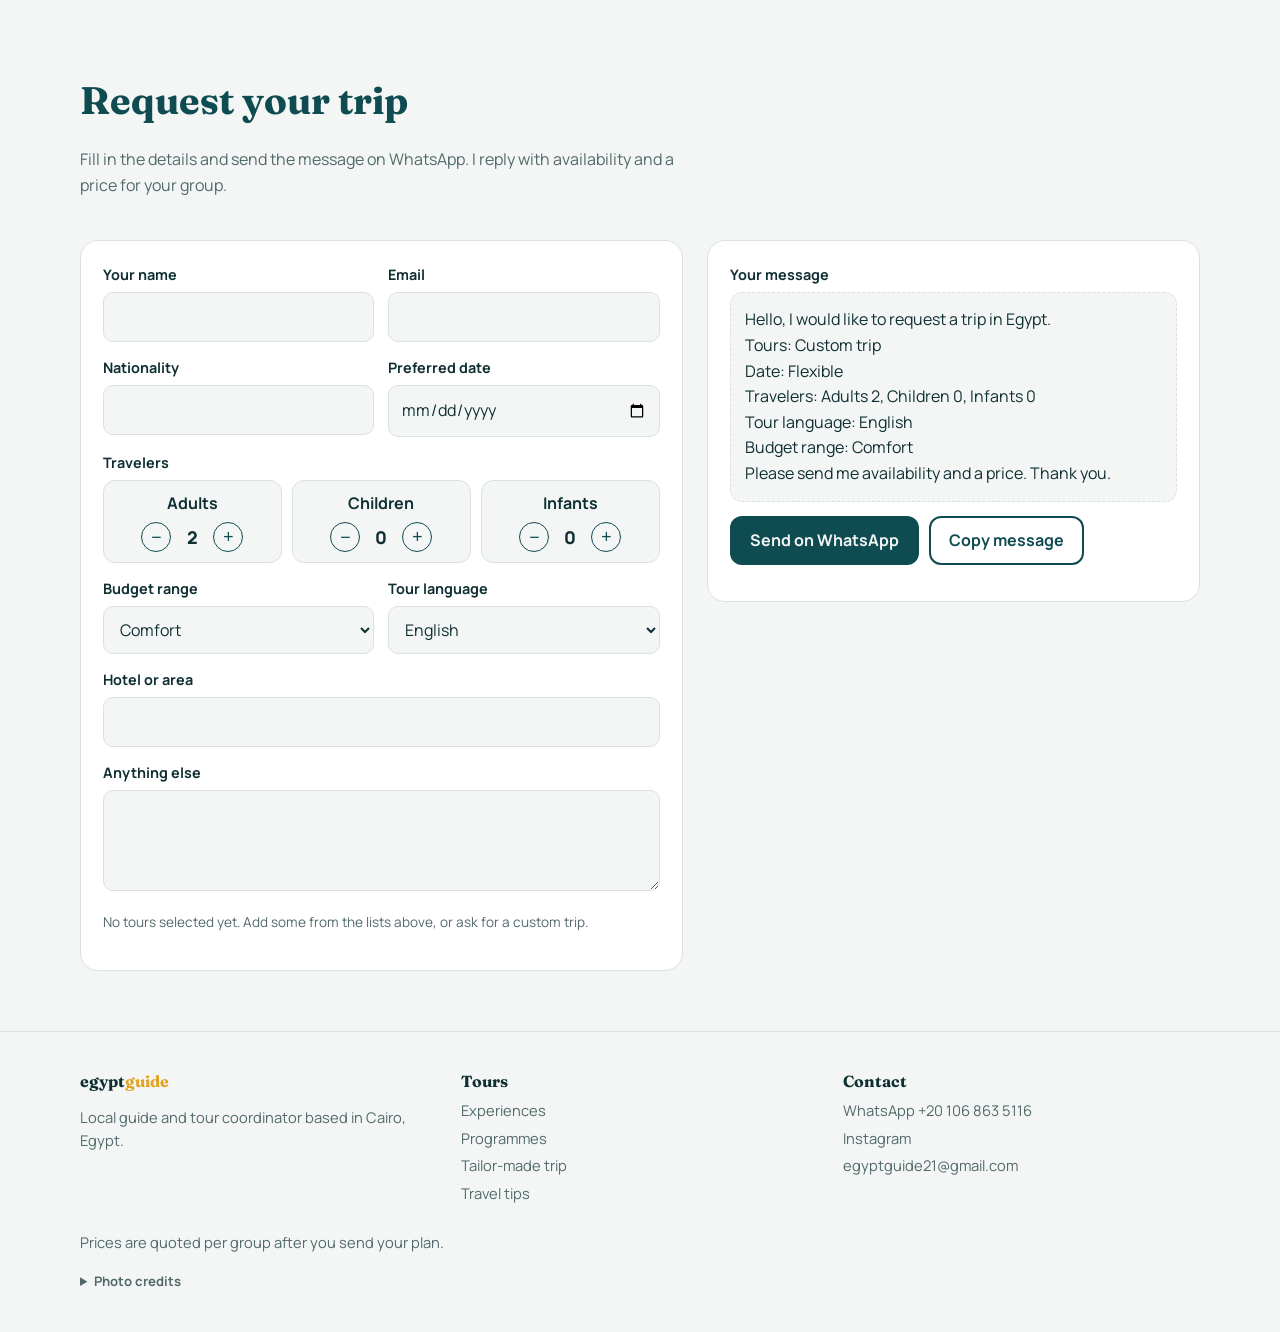
==== commit 4355876e: "Matareya breakfast: use a Cairo photo instead of a Tunisian one Co-Authored-By: Claude Sonnet 5.5 <n" ====
--- a/index.html
+++ b/index.html
@@ -396,7 +396,7 @@
   saqqara:"images/17-saqqara.webp",
   alex:"images/3-alexandria.webp",
   fayoum:"images/9-fayoum.webp",
-  matareya:"images/2-egyptian-breakfast.webp",
+  matareya:"https://commons.wikimedia.org/wiki/Special:FilePath/Breakfast%20in%20Cairo.jpg?width=900",
   downtown:"images/1-downtown.webp",
   "wadi-degla":"images/3-wadi-degla.webp",
   dahab:"images/5-dahab.jpg",
@@ -1680,7 +1680,7 @@
   {t:"DSC01535-1-4 EE 2 -Deer Samaan El kharaz - Mokattam - Sherif Louis", by:"Sherif Louis Kamel", lic:"CC BY-SA 4.0", u:"https://commons.wikimedia.org/wiki/File:DSC01535-1-4_EE_2_-Deer_Samaan_El_kharaz_-_Mokattam_-_Sherif_Louis.jpg"},
   {t:"Prince Muhammad Ali Palace Manial Cairo 141", by:"Summering2018", lic:"CC BY-SA 4.0", u:"https://commons.wikimedia.org/wiki/File:Prince_Muhammad_Ali_Palace_Manial_Cairo_141.jpg"},
   {t:"26 Mahmoud Bassiouny Street Cairo 04", by:"Marsupium", lic:"CC BY-SA 4.0", u:"https://commons.wikimedia.org/wiki/File:26_Mahmoud_Bassiouny_Street_Cairo_04.jpg"},
-  {t:"Foul Mdammis, Tunisie", by:"Habib M'henni", lic:"CC BY-SA 3.0", u:"https://commons.wikimedia.org/wiki/File:Foul_Mdammis,_Tunisie.jpg"},
+  {t:"Breakfast in Cairo", by:"H. Hakan Atik", lic:"CC BY-SA 4.0", u:"https://commons.wikimedia.org/wiki/File:Breakfast_in_Cairo.jpg"},
   {t:"Among the rocks, Wadi Degla Protectorate, Egypt", by:"Basssant Meligy", lic:"CC BY-SA 4.0", u:"https://commons.wikimedia.org/wiki/File:Among_the_rocks,_Wadi_Degla_Protectorate,_Egypt.jpg"}
 ];
 
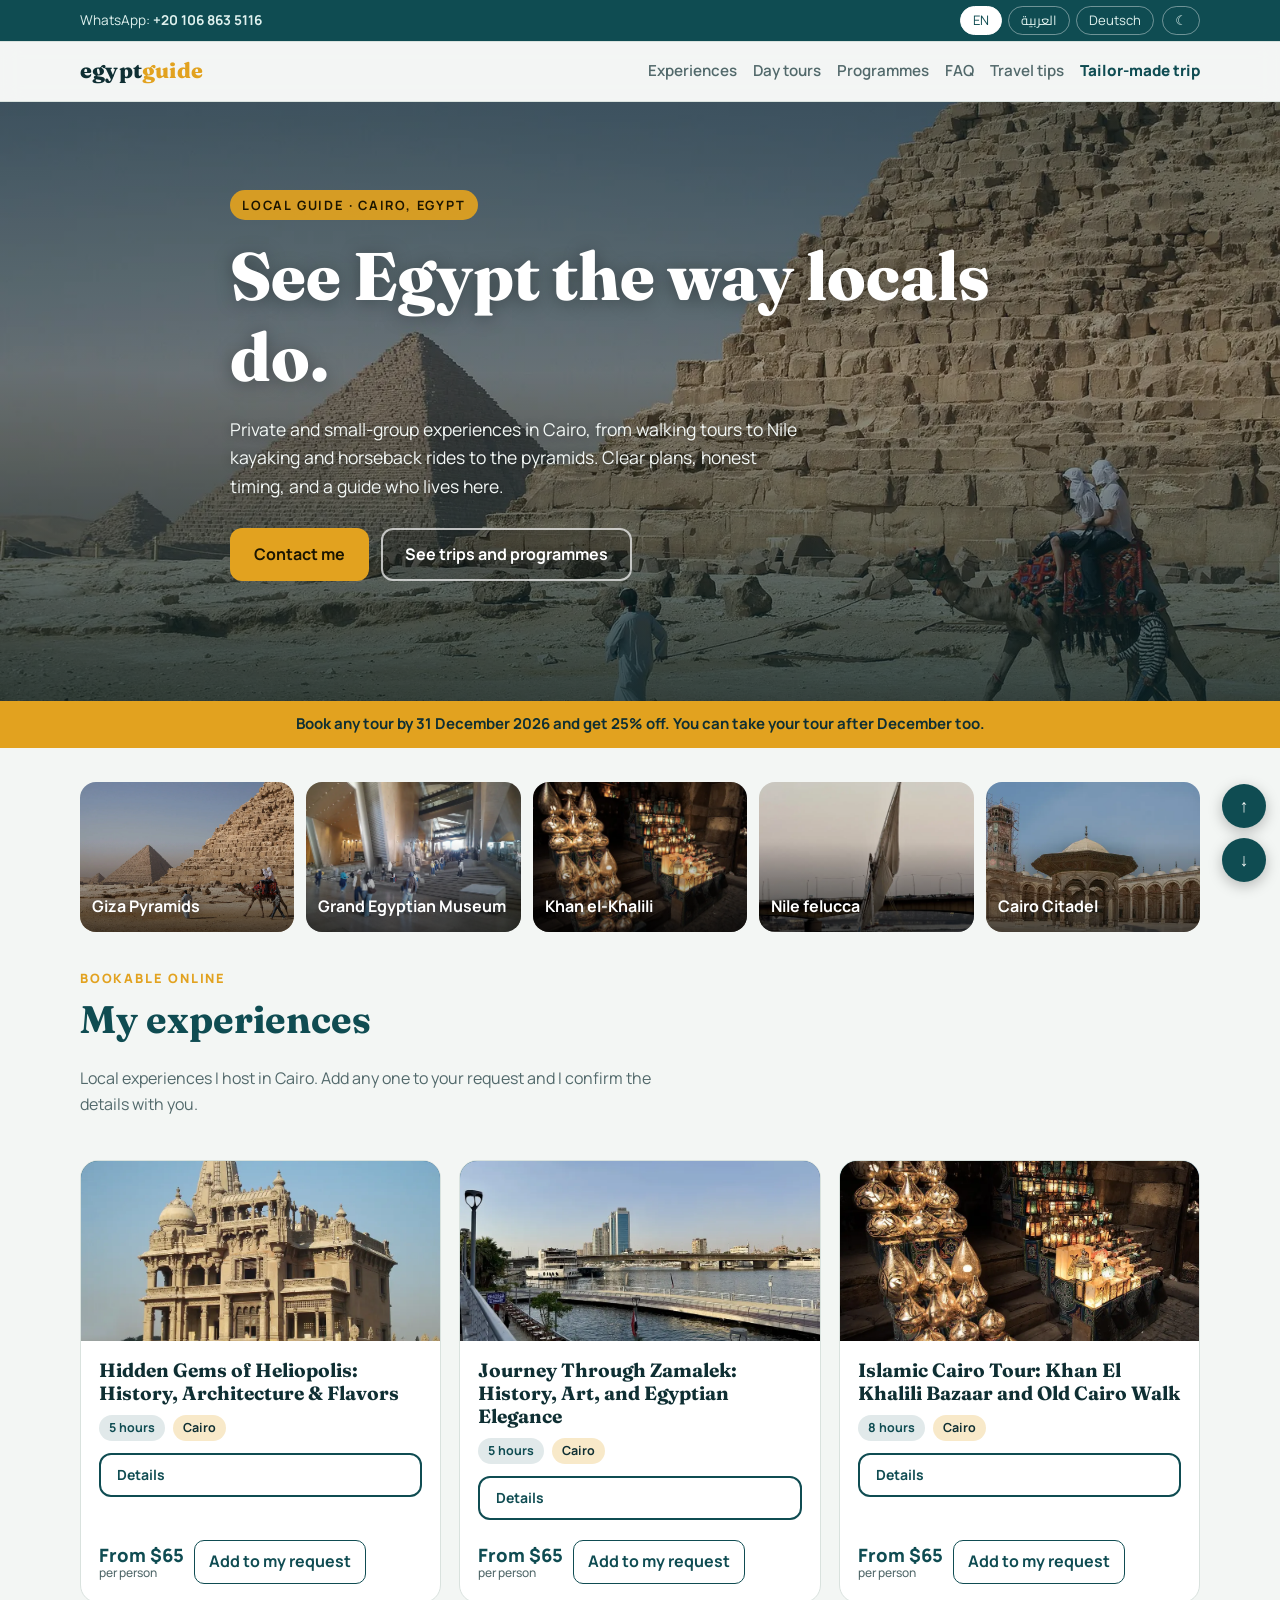
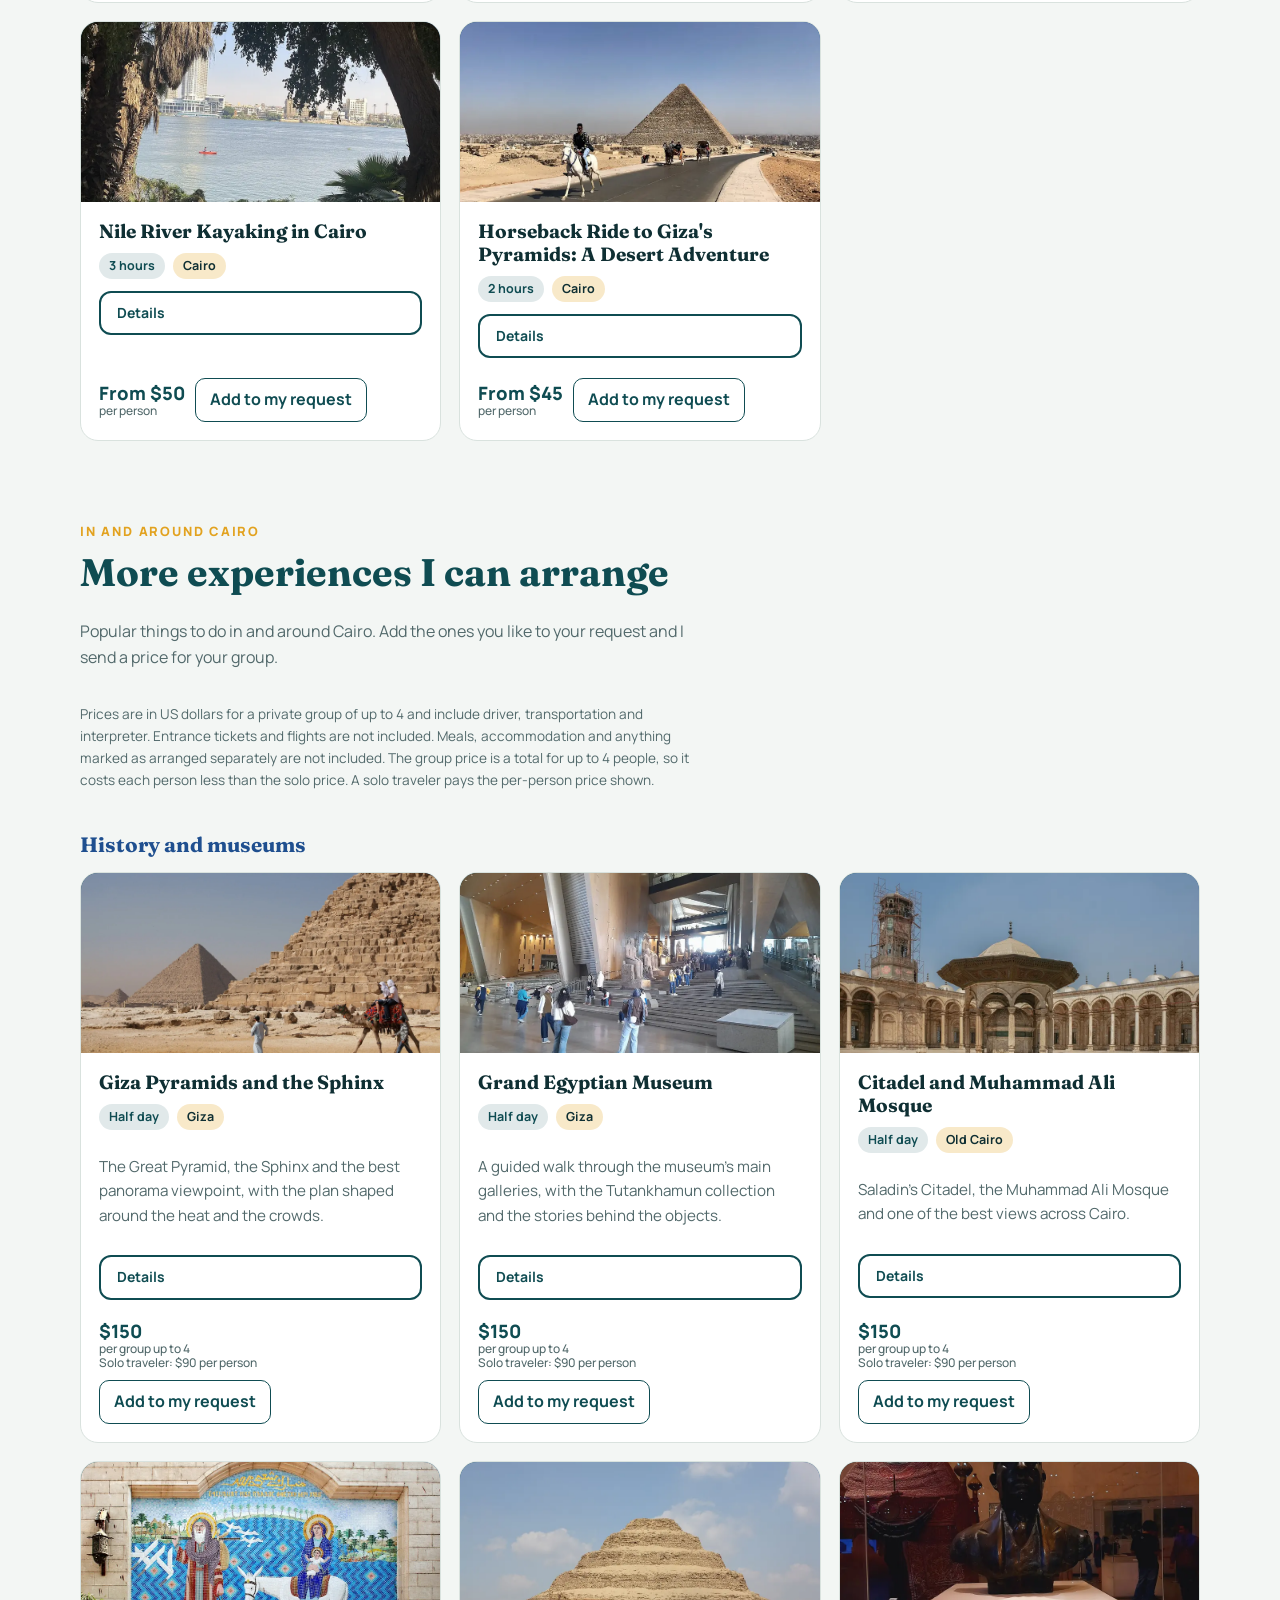
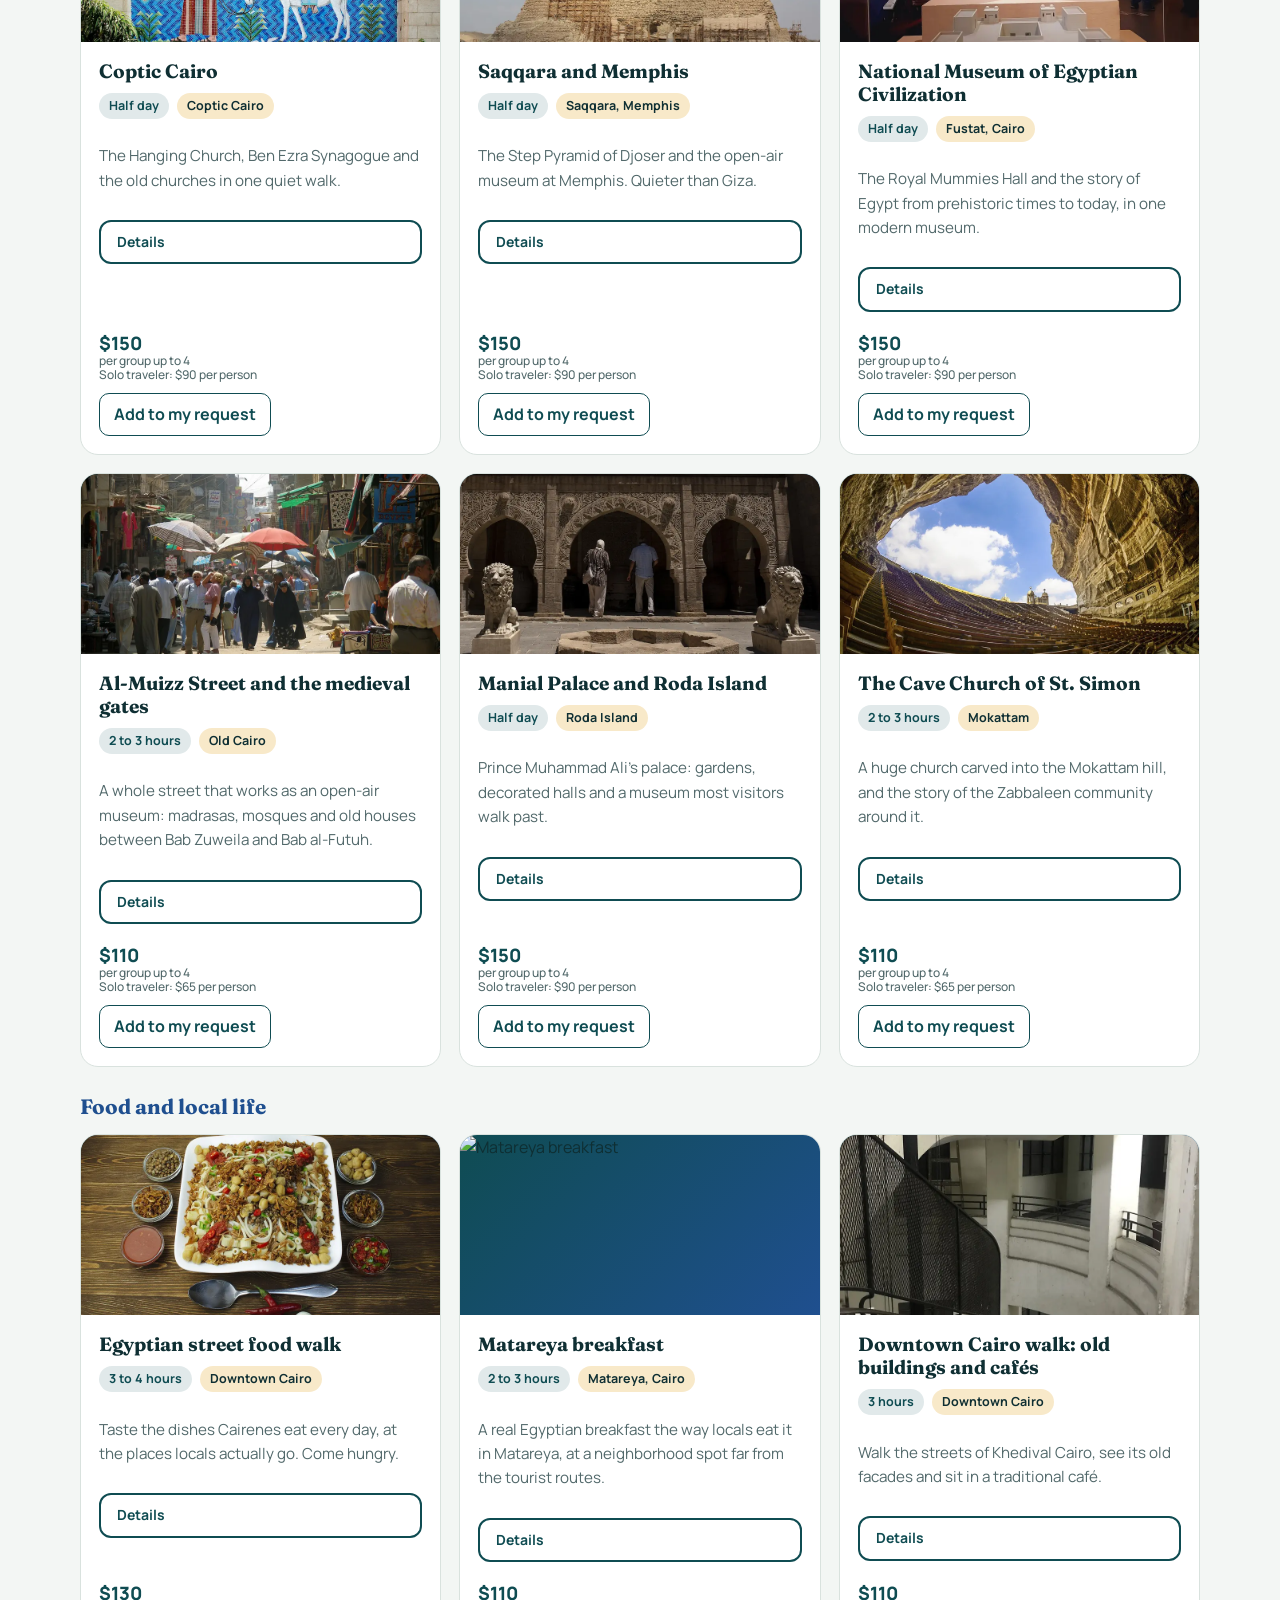
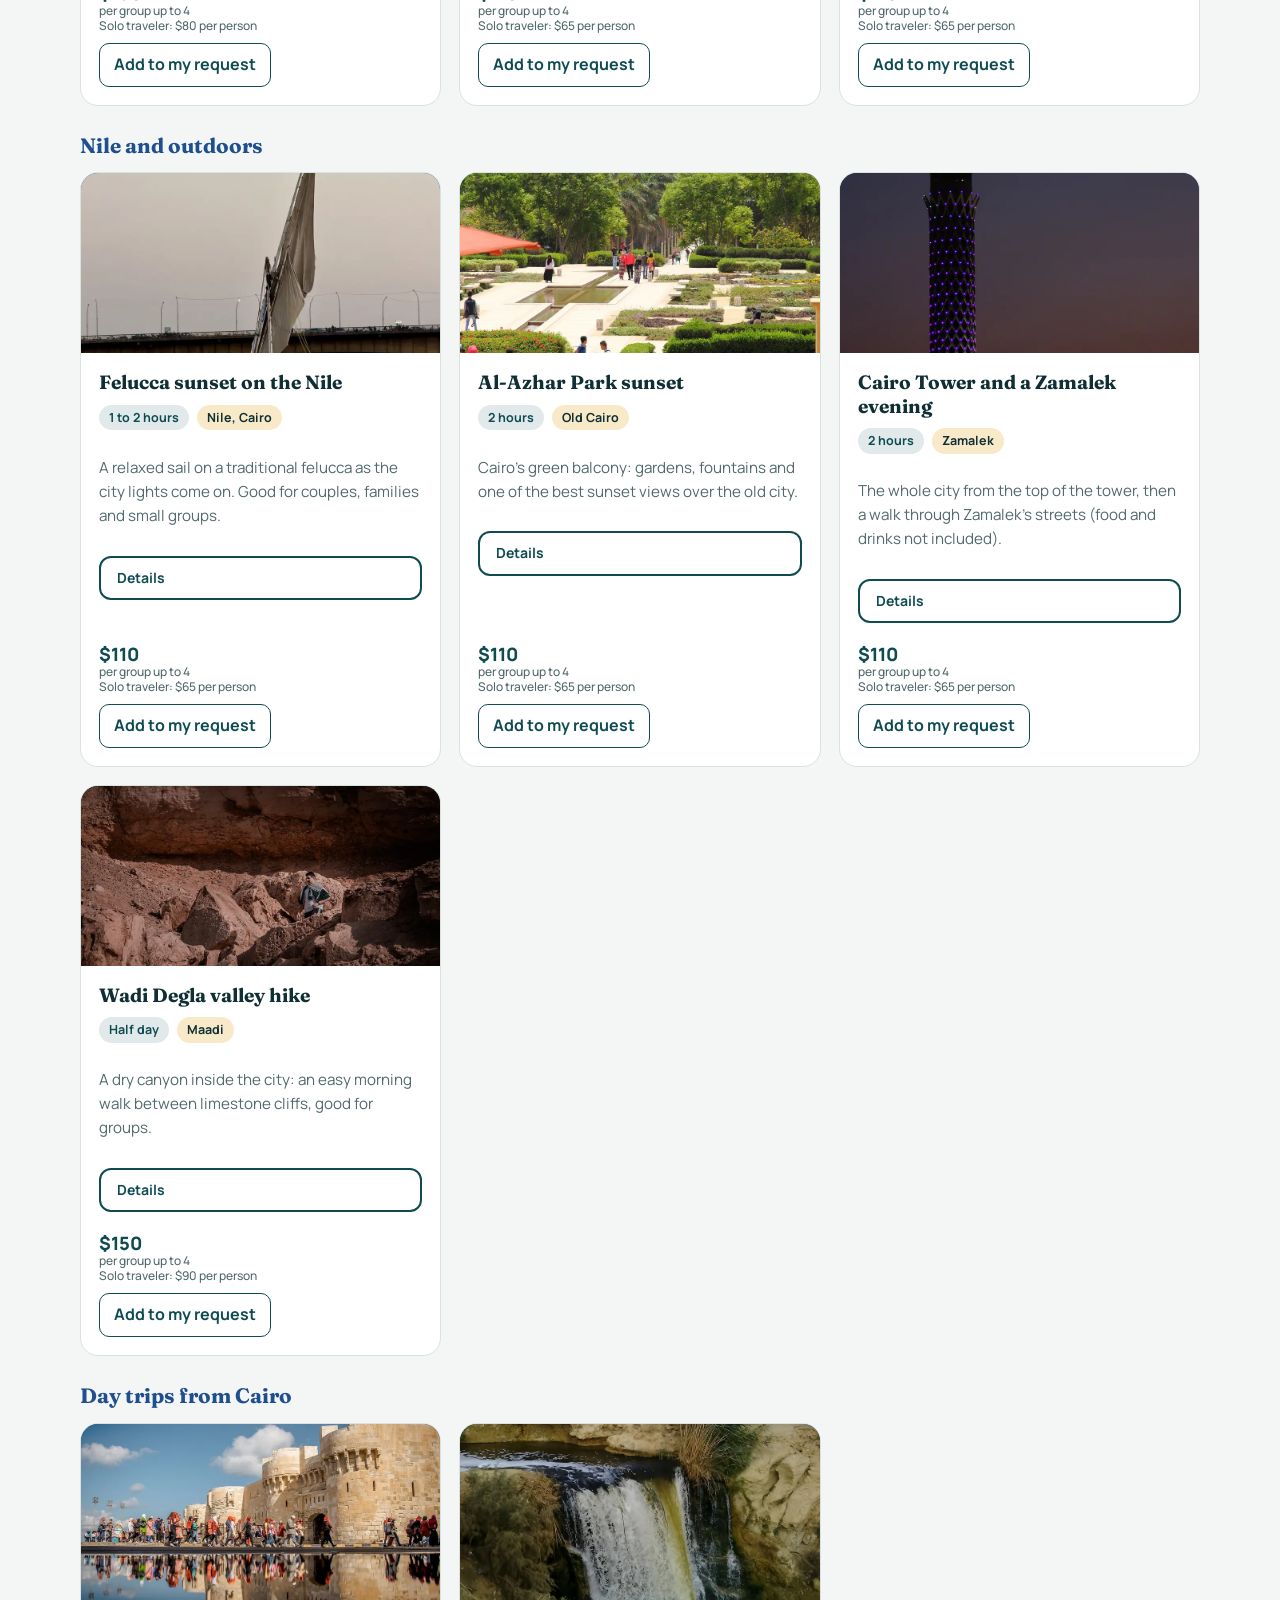
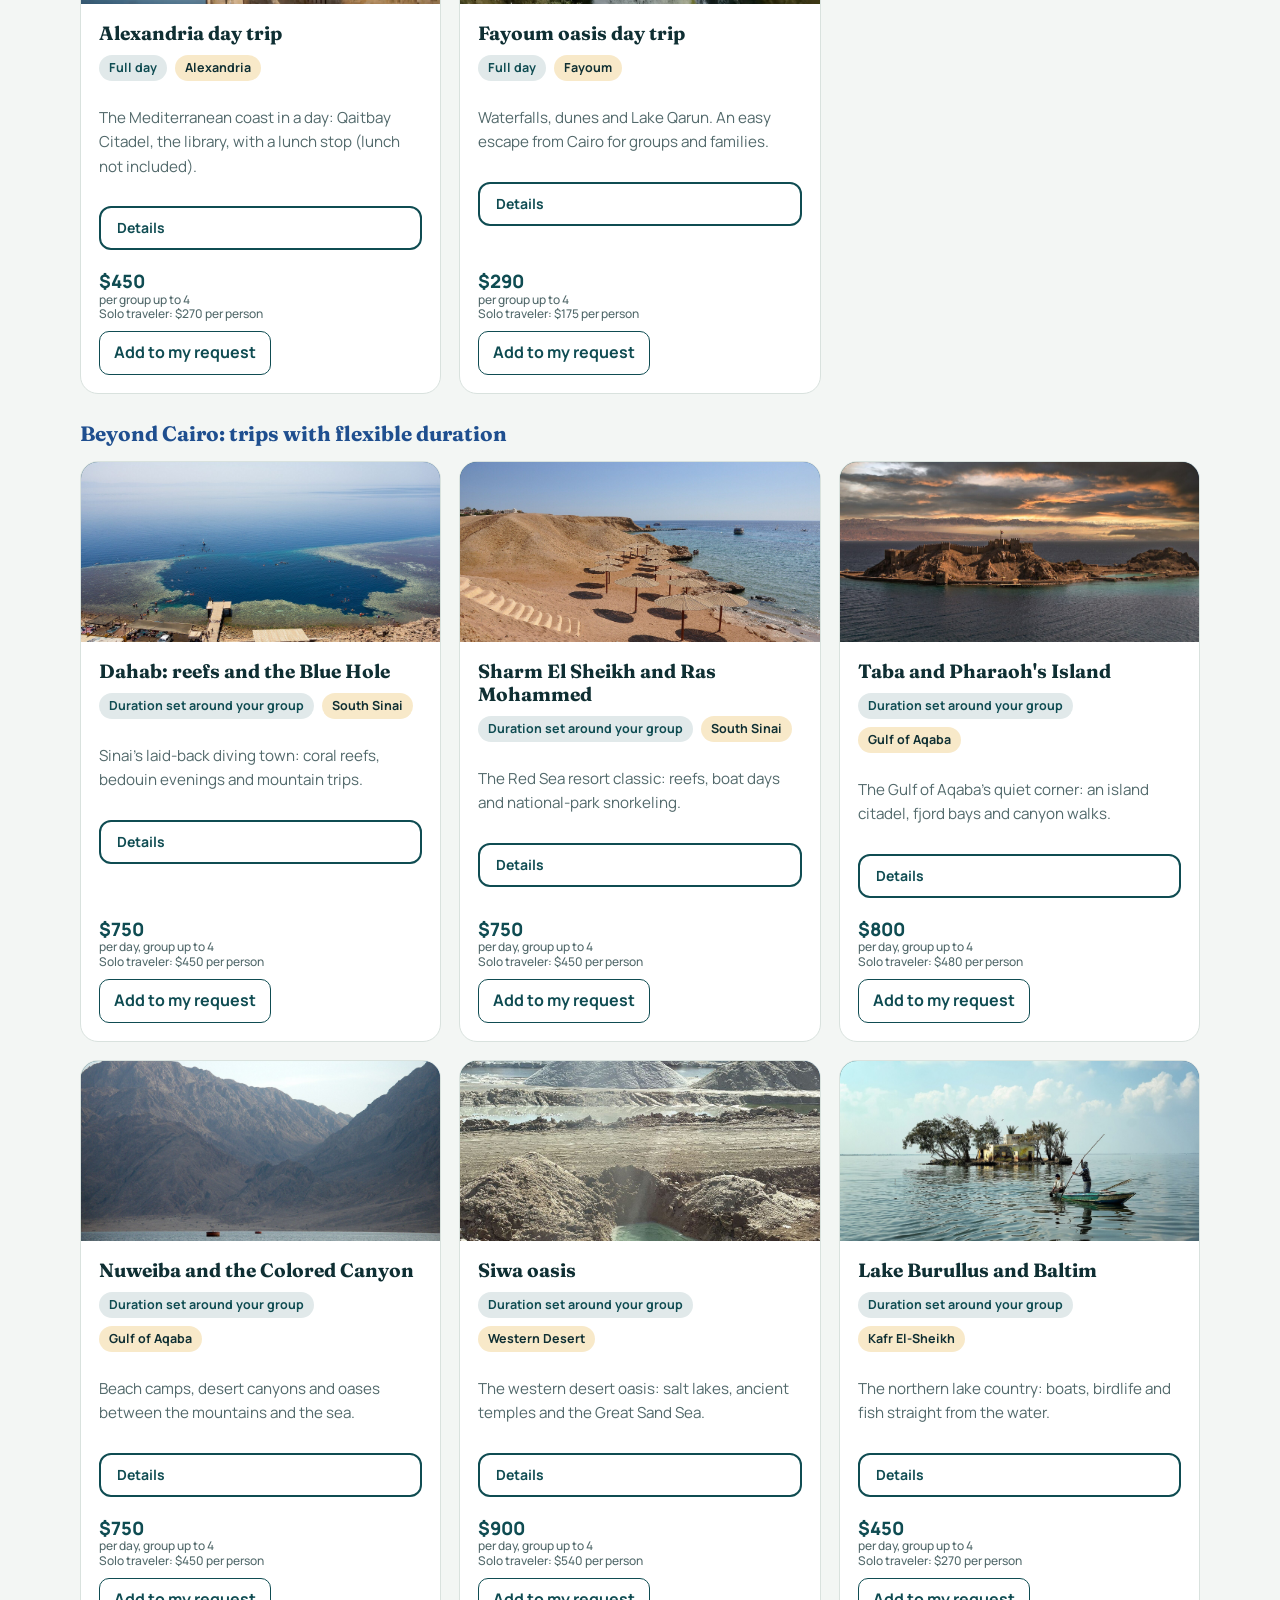
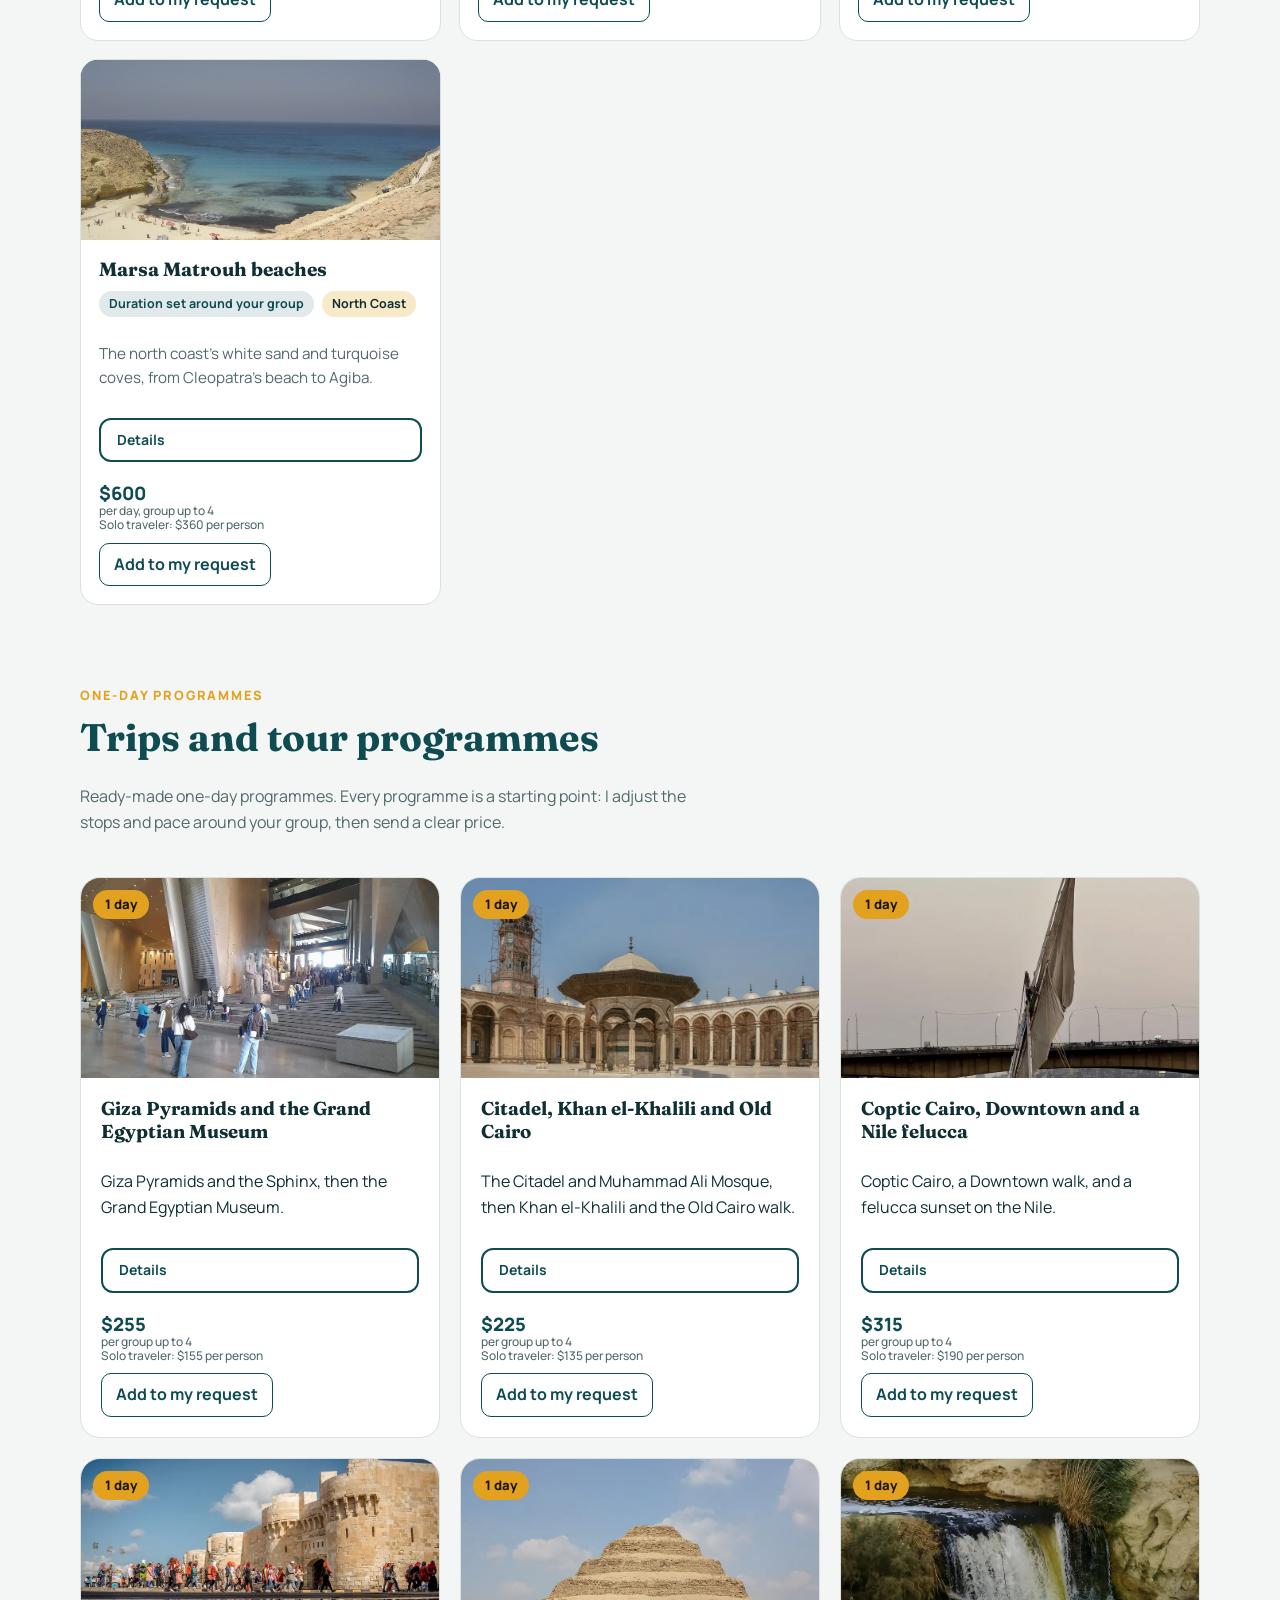
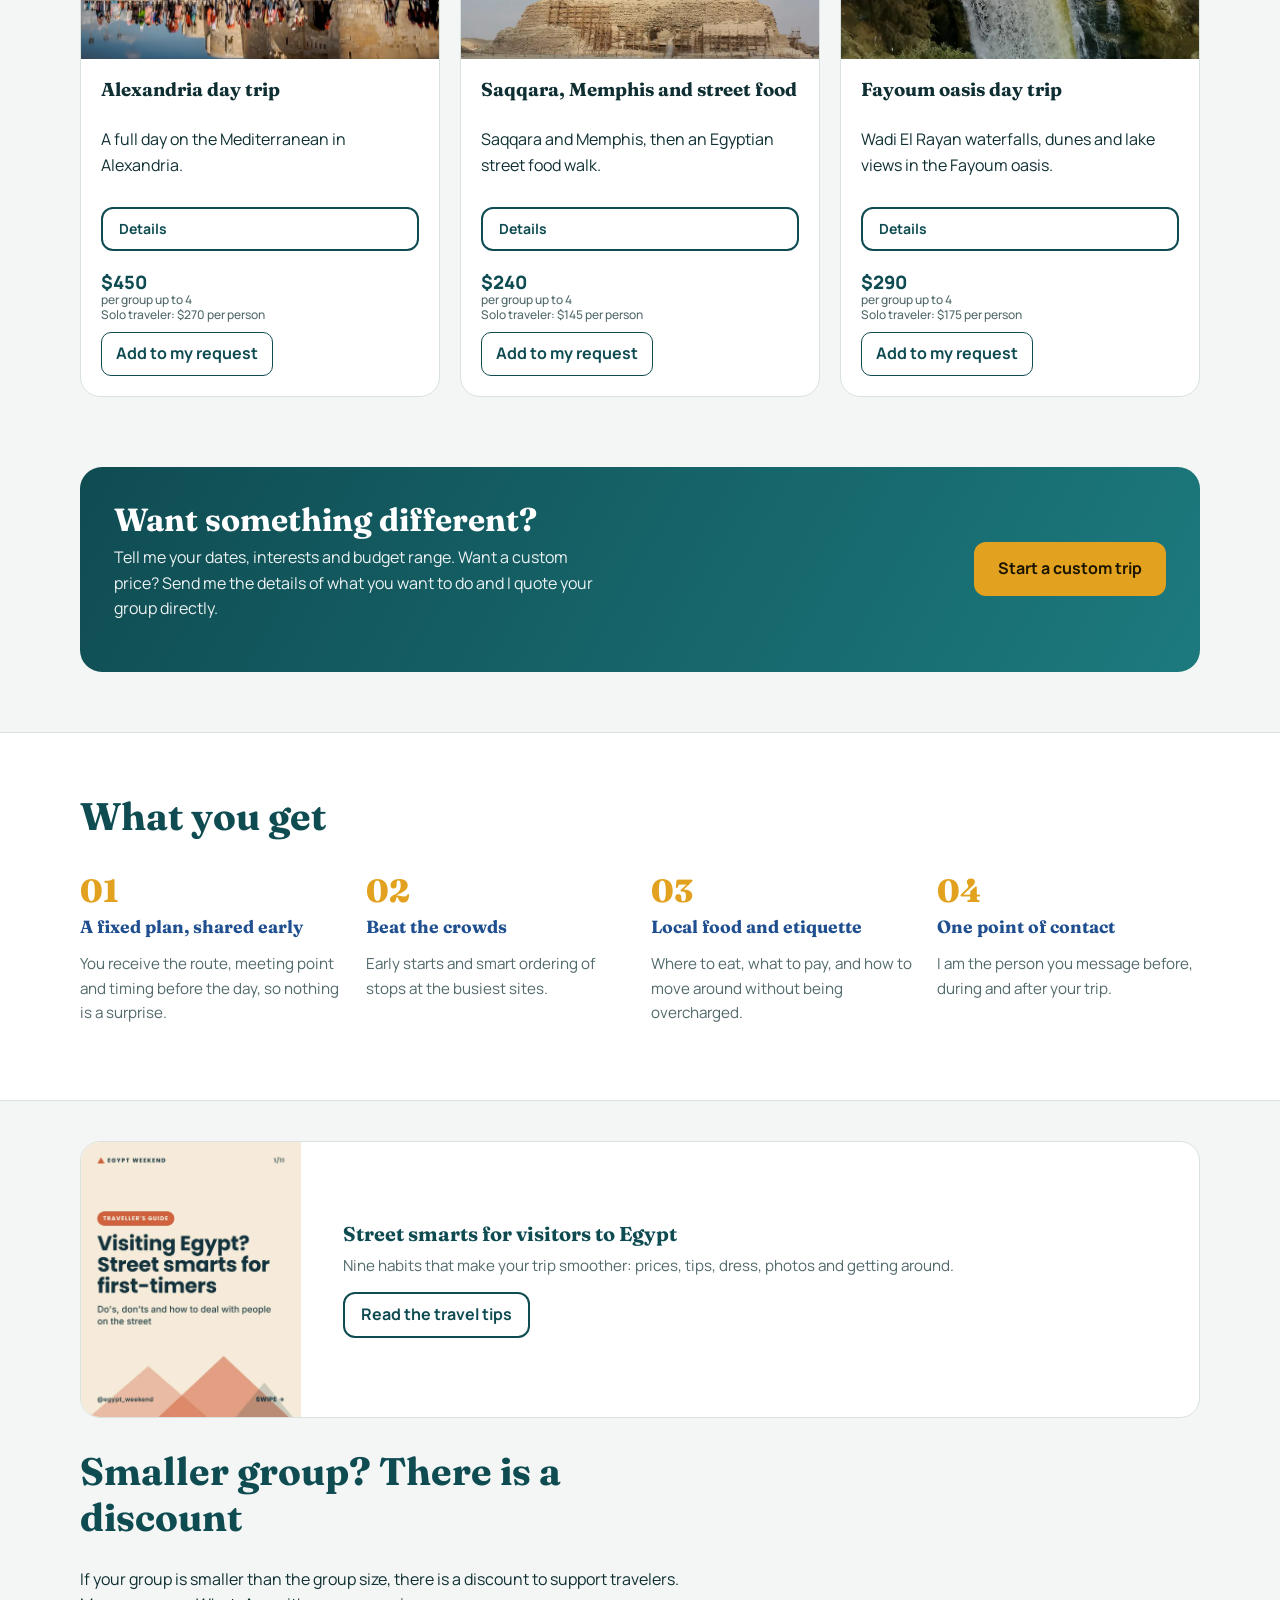
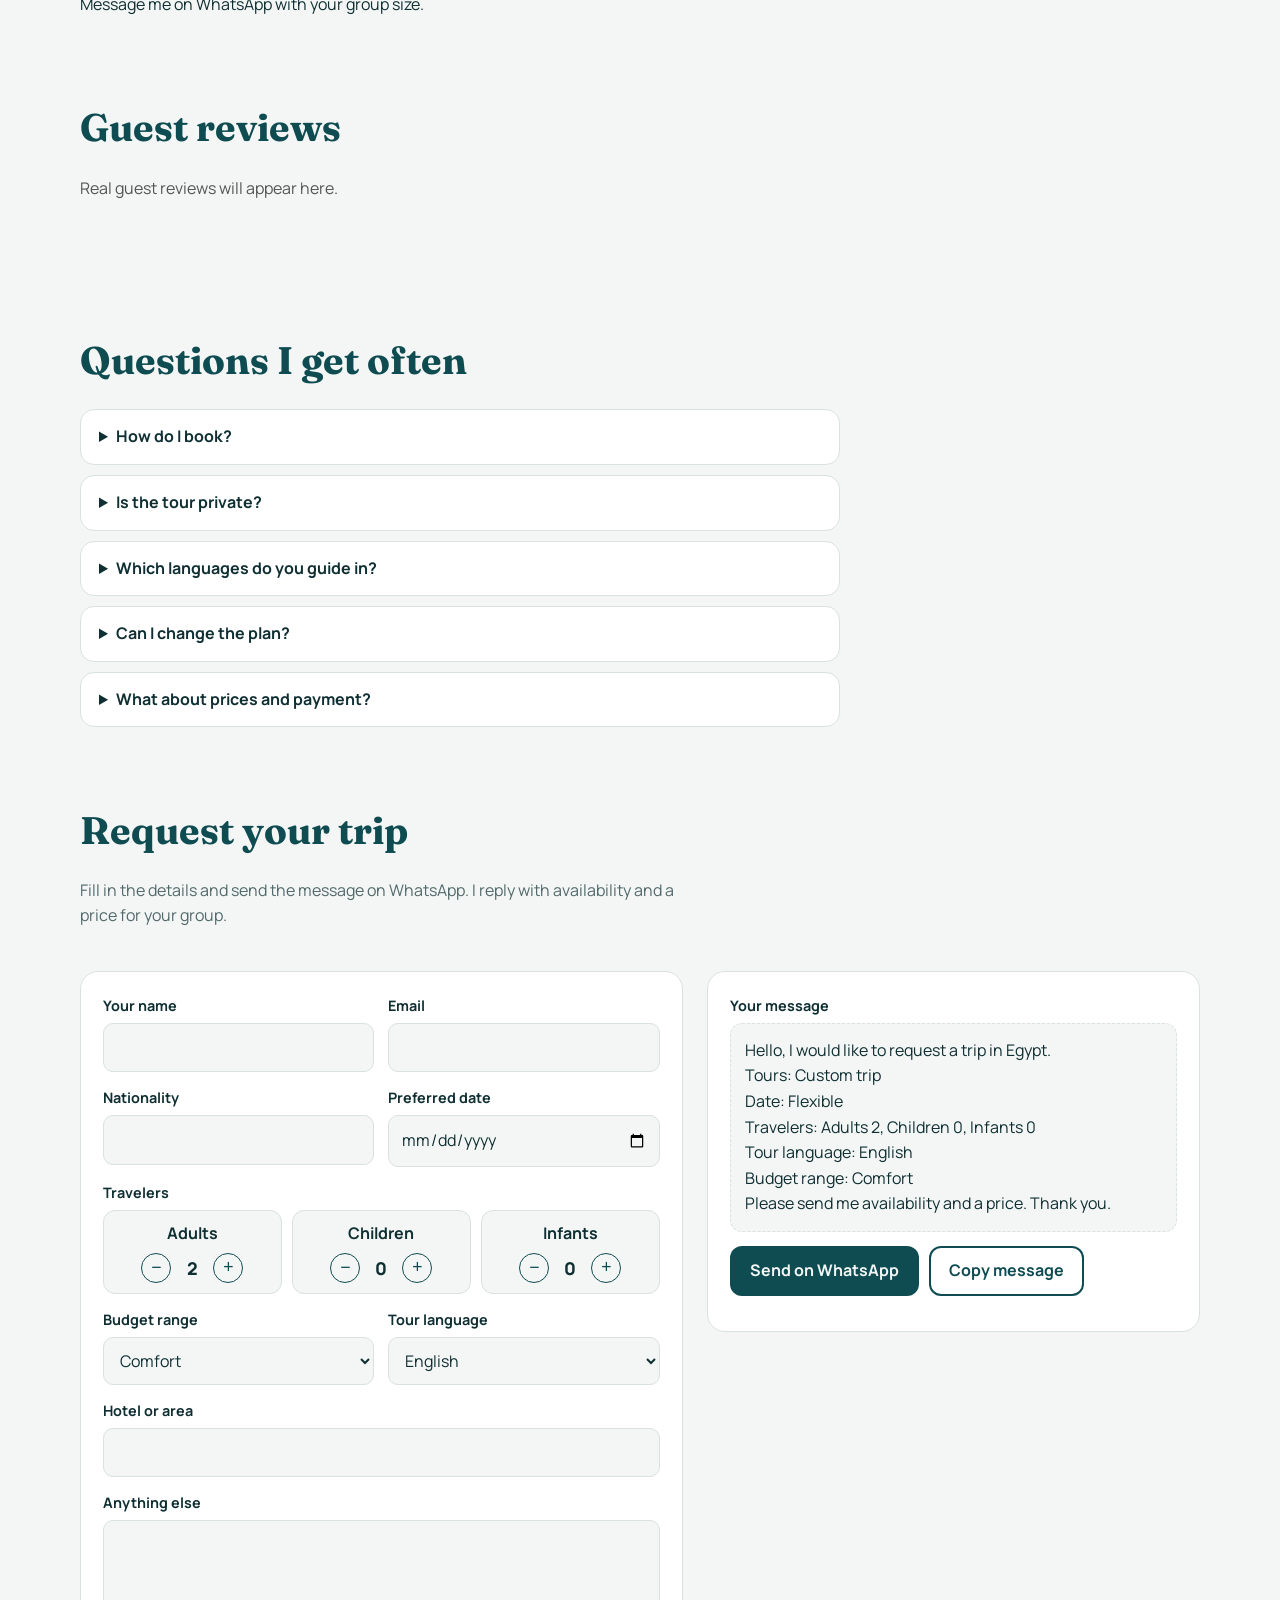
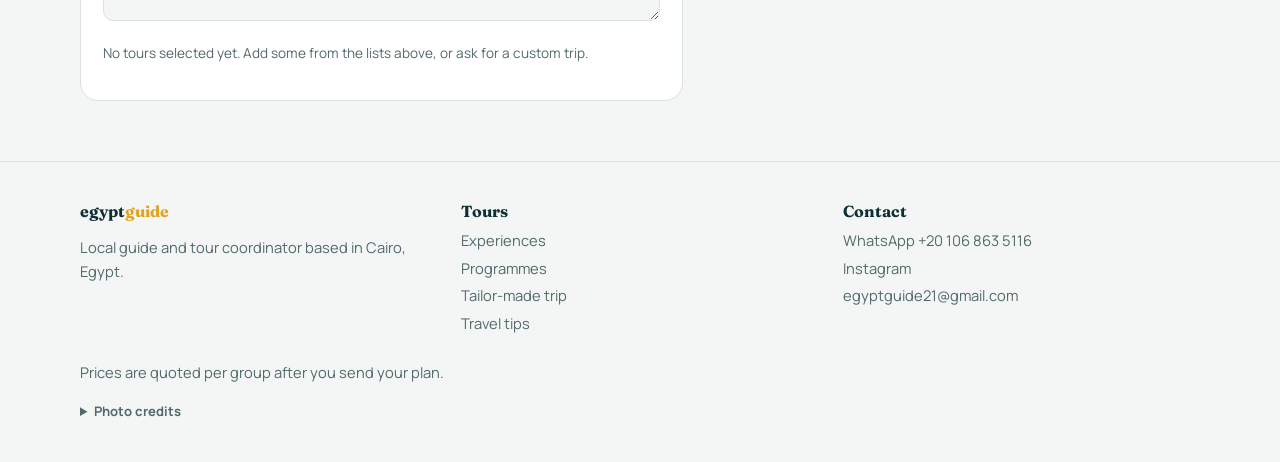
==== commit 2ea905dd: "Pricing: show per-person (solo) price next to group price; group costs less per person Co-Authored-B" ====
--- a/index.html
+++ b/index.html
@@ -422,6 +422,7 @@
  {
   id:"prog-pyramids-gem",
   p:255,
+  ps:155,
   img:"images/11-gem.webp",
   days:{en:"1 day",ar:"يوم واحد",de:"1 Tag"},
   t:{en:"Giza Pyramids and the Grand Egyptian Museum",ar:"أهرامات الجيزة والمتحف المصري الكبير",de:"Pyramiden von Gizeh und das Große Ägyptische Museum"},
@@ -431,6 +432,7 @@
  {
   id:"prog-citadel-khan",
   p:225,
+  ps:135,
   img:"images/7-citadel.webp",
   days:{en:"1 day",ar:"يوم واحد",de:"1 Tag"},
   t:{en:"Citadel, Khan el-Khalili and Old Cairo",ar:"القلعة وخان الخليلي والقاهرة القديمة",de:"Zitadelle, Khan el-Khalili und Alt-Kairo"},
@@ -440,6 +442,7 @@
  {
   id:"prog-coptic-felucca",
   p:315,
+  ps:190,
   img:"images/10-felucca-nile.webp",
   days:{en:"1 day",ar:"يوم واحد",de:"1 Tag"},
   t:{en:"Coptic Cairo, Downtown and a Nile felucca",ar:"القاهرة القبطية ووسط البلد وفلوكة في النيل",de:"Koptisches Kairo, Innenstadt und Nil-Feluke"},
@@ -449,6 +452,7 @@
  {
   id:"prog-alexandria",
   p:450,
+  ps:270,
   img:"images/3-alexandria.webp",
   days:{en:"1 day",ar:"يوم واحد",de:"1 Tag"},
   t:{en:"Alexandria day trip",ar:"رحلة يوم لإسكندرية",de:"Tagesausflug nach Alexandrien"},
@@ -458,6 +462,7 @@
  {
   id:"prog-saqqara-memphis",
   p:240,
+  ps:145,
   img:"images/17-saqqara.webp",
   days:{en:"1 day",ar:"يوم واحد",de:"1 Tag"},
   t:{en:"Saqqara, Memphis and street food",ar:"سقارة وممفيس وأكل الشارع",de:"Sakkara, Memphis und Streetfood"},
@@ -467,6 +472,7 @@
  {
   id:"prog-fayoum",
   p:290,
+  ps:175,
   img:"images/9-fayoum.webp",
   days:{en:"1 day",ar:"يوم واحد",de:"1 Tag"},
   t:{en:"Fayoum oasis day trip",ar:"رحلة يوم لواحة الفيوم",de:"Tagesausflug zur Fayum-Oase"},
@@ -480,6 +486,7 @@
     "id": "pyramids",
     "p": 150,
     "g": 1,
+    "ps": 90,
     "kind": "more",
     "hue": [
       "#e2a21f",
@@ -537,6 +544,7 @@
     "id": "gem",
     "p": 150,
     "g": 1,
+    "ps": 90,
     "kind": "more",
     "hue": [
       "#0f4c52",
@@ -591,6 +599,7 @@
     "id": "food",
     "p": 130,
     "g": 1,
+    "ps": 80,
     "kind": "more",
     "hue": [
       "#b9722a",
@@ -645,6 +654,7 @@
     "id": "matareya",
     "p": 110,
     "g": 1,
+    "ps": 65,
     "kind": "more",
     "hue": [
       "#b9722a",
@@ -699,6 +709,7 @@
     "id": "felucca",
     "p": 110,
     "g": 1,
+    "ps": 65,
     "kind": "more",
     "hue": [
       "#1f6aa5",
@@ -753,6 +764,7 @@
     "id": "downtown",
     "p": 110,
     "g": 1,
+    "ps": 65,
     "kind": "more",
     "hue": [
       "#7a3b2e",
@@ -804,6 +816,7 @@
     "id": "citadel",
     "p": 150,
     "g": 1,
+    "ps": 90,
     "kind": "more",
     "hue": [
       "#0f4c52",
@@ -858,6 +871,7 @@
     "id": "coptic",
     "p": 150,
     "g": 1,
+    "ps": 90,
     "kind": "more",
     "hue": [
       "#7a3b2e",
@@ -912,6 +926,7 @@
     "id": "saqqara",
     "p": 150,
     "g": 1,
+    "ps": 90,
     "kind": "more",
     "hue": [
       "#1f4f8f",
@@ -966,6 +981,7 @@
     "id": "alex",
     "p": 450,
     "g": 1,
+    "ps": 270,
     "kind": "more",
     "hue": [
       "#1f6aa5",
@@ -1023,6 +1039,7 @@
     "id": "fayoum",
     "p": 290,
     "g": 1,
+    "ps": 175,
     "kind": "more",
     "hue": [
       "#2c8a86",
@@ -1077,6 +1094,7 @@
     "id": "nmec",
     "p": 150,
     "g": 1,
+    "ps": 90,
     "kind": "more",
     "hue": [
       "#1f4f8f",
@@ -1127,6 +1145,7 @@
     "id": "muizz",
     "p": 110,
     "g": 1,
+    "ps": 65,
     "kind": "more",
     "hue": [
       "#7a3b2e",
@@ -1177,6 +1196,7 @@
     "id": "manial",
     "p": 150,
     "g": 1,
+    "ps": 90,
     "kind": "more",
     "hue": [
       "#0f4c52",
@@ -1227,6 +1247,7 @@
     "id": "azhar-park",
     "p": 110,
     "g": 1,
+    "ps": 65,
     "kind": "more",
     "hue": [
       "#1c7a7e",
@@ -1277,6 +1298,7 @@
     "id": "cairo-tower",
     "p": 110,
     "g": 1,
+    "ps": 65,
     "kind": "more",
     "hue": [
       "#1f6aa5",
@@ -1327,6 +1349,7 @@
     "id": "cave-church",
     "p": 110,
     "g": 1,
+    "ps": 65,
     "kind": "more",
     "hue": [
       "#b9722a",
@@ -1377,6 +1400,7 @@
     "id": "wadi-degla",
     "p": 150,
     "g": 1,
+    "ps": 90,
     "kind": "more",
     "hue": [
       "#52696b",
@@ -1427,6 +1451,7 @@
     "id": "dahab",
     "p": 750,
     "g": 1,
+    "ps": 450,
     "pd": 1,
     "kind": "more",
     "hue": ["#0f6aa5", "#e2a21f"],
@@ -1441,6 +1466,7 @@
     "id": "sharm",
     "p": 750,
     "g": 1,
+    "ps": 450,
     "pd": 1,
     "kind": "more",
     "hue": ["#1f8ab0", "#e2a21f"],
@@ -1455,6 +1481,7 @@
     "id": "taba",
     "p": 800,
     "g": 1,
+    "ps": 480,
     "pd": 1,
     "kind": "more",
     "hue": ["#155e75", "#e2a21f"],
@@ -1469,6 +1496,7 @@
     "id": "nuweiba",
     "p": 750,
     "g": 1,
+    "ps": 450,
     "pd": 1,
     "kind": "more",
     "hue": ["#0e7490", "#d97706"],
@@ -1483,6 +1511,7 @@
     "id": "siwa",
     "p": 900,
     "g": 1,
+    "ps": 540,
     "pd": 1,
     "kind": "more",
     "hue": ["#b9722a", "#0f4c52"],
@@ -1497,6 +1526,7 @@
     "id": "burullus",
     "p": 450,
     "g": 1,
+    "ps": 270,
     "pd": 1,
     "kind": "more",
     "hue": ["#3f7d5d", "#e2a21f"],
@@ -1511,6 +1541,7 @@
     "id": "matrouh",
     "p": 600,
     "g": 1,
+    "ps": 360,
     "pd": 1,
     "kind": "more",
     "hue": ["#1d9bf0", "#0f4c52"],
@@ -1579,7 +1610,7 @@
   plan_h:"Request your trip",plan_p:"Fill in the details and send the message on WhatsApp. I reply with availability and a price for your group.",
   l_name:"Your name",l_email:"Email",l_nat:"Nationality",l_date:"Preferred date",l_trav:"Travelers",l_budget:"Budget range",l_lang:"Tour language",l_hotel:"Hotel or area",l_notes:"Anything else",l_msg:"Your message",
   copy:"Copy message",wa:"Send on WhatsApp",fb:"Local guide and tour coordinator based in Cairo, Egypt.",fl:"Tours",fc:"Contact",foot2:"Prices are quoted per group after you send your plan.",
-  reel_h:"Watch Egypt in 18 seconds",reel_p:"A quick pass over the highlights: Giza, Saqqara, Alexandria, Fayoum and Cairo after dark.",reel_credit:"Photos: Wikimedia Commons (credited in the video) · Music: licensed track from Pixabay",details:"Tour details",pick:"Add to my request",picked:"Added",onreq:"Price on request", route_b:"Details",from:"From",pp:"per person",pg:"per group up to 4",pgd:"per day, group up to 4",nav_ex:"Experiences",more_h:"More experiences I can arrange",more_p:"Popular things to do in and around Cairo. Add the ones you like to your request and I send a price for your group.",ex_h:"My experiences",ex_p:"Local experiences I host in Cairo. Add any one to your request and I confirm the details with you.",ex_book:"View and book",cairo:"Cairo",price_note:"Prices are in US dollars for a private group of up to 4 and include driver, transportation and interpreter. Entrance tickets and flights are not included. Meals, accommodation and anything marked as arranged separately are not included. If your group is smaller than the group size, there is a discount to support travelers.",
+  reel_h:"Watch Egypt in 18 seconds",reel_p:"A quick pass over the highlights: Giza, Saqqara, Alexandria, Fayoum and Cairo after dark.",reel_credit:"Photos: Wikimedia Commons (credited in the video) · Music: licensed track from Pixabay",details:"Tour details",pick:"Add to my request",picked:"Added",onreq:"Price on request", route_b:"Details",from:"From",pp:"per person",pg:"per group up to 4",pgd:"per day, group up to 4",solo:"Solo traveler",nav_ex:"Experiences",more_h:"More experiences I can arrange",more_p:"Popular things to do in and around Cairo. Add the ones you like to your request and I send a price for your group.",ex_h:"My experiences",ex_p:"Local experiences I host in Cairo. Add any one to your request and I confirm the details with you.",ex_book:"View and book",cairo:"Cairo",price_note:"Prices are in US dollars for a private group of up to 4 and include driver, transportation and interpreter. Entrance tickets and flights are not included. Meals, accommodation and anything marked as arranged separately are not included. The group price is a total for up to 4 people, so it costs each person less than the solo price. A solo traveler pays the per-person price shown.",
   adults:"Adults",children:"Children",infants:"Infants",b1:"Budget",b2:"Comfort",b3:"Premium",
   none:"No tours selected yet. Add some from the lists above, or ask for a custom trip.",sel:"Selected: ",copied:"Copied. Paste it into your chat.",copyfail:"Copy is blocked here. Select the text and copy it manually.",
   hello:"Hello, I would like to request a trip in Egypt.",n:"Name",em:"Email",na:"Nationality",tr:"Tours",dt:"Date",gr:"Travelers",ln:"Tour language",bd:"Budget range",ht:"Hotel or area",nt:"Notes",anyd:"Flexible",custom:"Custom trip",thanks:"Please send me availability and a price. Thank you."},
@@ -1599,7 +1630,7 @@
   plan_h:"Fordere deine Reise an",plan_p:"Fülle die Details aus und schicke die Nachricht auf WhatsApp. Ich antworte mit Verfügbarkeit und einem Preis für deine Gruppe.",
   l_name:"Dein Name",l_email:"E-Mail",l_nat:"Nationalität",l_date:"Wunschdatum",l_trav:"Reisende",l_budget:"Budgetrahmen",l_lang:"Sprache der Tour",l_hotel:"Hotel oder Gegend",l_notes:"Sonstiges",l_msg:"Deine Nachricht",
   copy:"Nachricht kopieren",wa:"Auf WhatsApp senden",fb:"Lokaler Guide und Reisekoordinator in Kairo, Ägypten.",fl:"Touren",fc:"Kontakt",foot2:"Preise werden pro Gruppe genannt, nachdem du deinen Plan geschickt hast.",
-  reel_h:"Ägypten in 18 Sekunden",reel_p:"Ein schneller Blick auf die Highlights: Gizeh, Sakkara, Alexandria, Fayum und Kairo bei Nacht.",reel_credit:"Fotos: Wikimedia Commons (im Video genannt) · Musik: lizenzierter Titel von Pixabay",details:"Tourdetails",pick:"Zu meiner Anfrage",picked:"Hinzugefügt",onreq:"Preis auf Anfrage", route_b:"Details",from:"Ab",pp:"pro Person",pg:"pro Gruppe bis 4",pgd:"pro Tag, Gruppe bis 4",nav_ex:"Erlebnisse",more_h:"Weitere Erlebnisse, die ich organisieren kann",more_p:"Beliebte Unternehmungen in und um Kairo. Füge deiner Anfrage hinzu, was dir gefällt, und ich schicke dir einen Preis für deine Gruppe.",ex_h:"Meine Erlebnisse",ex_p:"Lokale Erlebnisse, die ich in Kairo anbiete. Füge eines deiner Anfrage hinzu und ich bestätige dir die Details.",ex_book:"Ansehen und buchen",cairo:"Kairo",price_note:"Preise in US-Dollar für eine private Gruppe bis 4 Personen, einschließlich Fahrer, Transport und Dolmetscher. Eintrittskarten und Flüge sind nicht enthalten. Mahlzeiten, Unterkunft und alles, was als separat organisiert gekennzeichnet ist, sind nicht enthalten. Ist die Gruppe kleiner als die Gruppengröße, gibt es einen Rabatt zur Unterstützung von Reisenden.",
+  reel_h:"Ägypten in 18 Sekunden",reel_p:"Ein schneller Blick auf die Highlights: Gizeh, Sakkara, Alexandria, Fayum und Kairo bei Nacht.",reel_credit:"Fotos: Wikimedia Commons (im Video genannt) · Musik: lizenzierter Titel von Pixabay",details:"Tourdetails",pick:"Zu meiner Anfrage",picked:"Hinzugefügt",onreq:"Preis auf Anfrage", route_b:"Details",from:"Ab",pp:"pro Person",pg:"pro Gruppe bis 4",pgd:"pro Tag, Gruppe bis 4",solo:"Einzelreisender",nav_ex:"Erlebnisse",more_h:"Weitere Erlebnisse, die ich organisieren kann",more_p:"Beliebte Unternehmungen in und um Kairo. Füge deiner Anfrage hinzu, was dir gefällt, und ich schicke dir einen Preis für deine Gruppe.",ex_h:"Meine Erlebnisse",ex_p:"Lokale Erlebnisse, die ich in Kairo anbiete. Füge eines deiner Anfrage hinzu und ich bestätige dir die Details.",ex_book:"Ansehen und buchen",cairo:"Kairo",price_note:"Preise in US-Dollar für eine private Gruppe bis 4 Personen, einschließlich Fahrer, Transport und Dolmetscher. Eintrittskarten und Flüge sind nicht enthalten. Mahlzeiten, Unterkunft und alles, was als separat organisiert gekennzeichnet ist, sind nicht enthalten. Der Gruppenpreis ist ein Gesamtpreis für bis zu 4 Personen und ist daher pro Person günstiger als der Einzelpreis. Ein Einzelreisender zahlt den angezeigten Preis pro Person.",
   adults:"Erwachsene",children:"Kinder",infants:"Kleinkinder",b1:"Budget",b2:"Komfort",b3:"Premium",
   none:"Noch keine Touren ausgewählt. Wähle oben aus den Listen oder frage eine individuelle Reise an.",sel:"Ausgewählt: ",copied:"Kopiert. Füge es in deinen Chat ein.",copyfail:"Kopieren ist hier blockiert. Markiere den Text und kopiere ihn manuell.",
   hello:"Hallo, ich möchte eine Reise in Ägypten anfragen.",n:"Name",em:"E-Mail",na:"Nationalität",tr:"Touren",dt:"Datum",gr:"Reisende",ln:"Toursprache",bd:"Budgetrahmen",ht:"Hotel oder Gegend",nt:"Anmerkungen",anyd:"Flexibel",custom:"Individuelle Reise",thanks:"Bitte schicke mir Verfügbarkeit und Preis. Danke."},
@@ -1619,7 +1650,7 @@
   plan_h:"اطلب رحلتك",plan_p:"املا البيانات وابعت الرسالة على واتساب. برد عليك بالمواعيد المتاحة وسعر مجموعتك.",
   l_name:"اسمك",l_email:"الإيميل",l_nat:"الجنسية",l_date:"التاريخ المفضل",l_trav:"المسافرين",l_budget:"نطاق الميزانية",l_lang:"لغة الجولة",l_hotel:"الفندق أو المنطقة",l_notes:"أي ملاحظات",l_msg:"رسالتك",
   copy:"انسخ الرسالة",wa:"ابعت على واتساب",fb:"مرشد محلي ومنسق رحلات في القاهرة، مصر.",fl:"الرحلات",fc:"تواصل",foot2:"الأسعار بتتحدد للمجموعة بعد ما تبعت خطتك.",
-  reel_h:"شوف مصر في ١٨ ثانية",reel_p:"جولة سريعة على أهم المحطات: الجيزة، سقارة، الإسكندرية، الفيوم والقاهرة بالليل.",reel_credit:"الصور: ويكيميديا كومنز (مذكورة في الفيديو) · الموسيقى: مقطوعة مرخّصة من Pixabay",details:"تفاصيل الرحلة",pick:"ضيفها لطلبي",picked:"تمت الإضافة",onreq:"السعر عند الطلب", route_b:"تفاصيل",from:"من",pp:"للفرد",pg:"للمجموعة حتى ٤ أفراد",pgd:"لليوم، للمجموعة حتى ٤ أفراد",nav_ex:"تجارب",more_h:"تجارب تانية أقدر أرتبها",more_p:"حاجات شعبية يتعمل في القاهرة وحواليها. ضيف اللي يعجبك لطلبك وأبعتلك سعر مجموعتك.",ex_h:"تجاربي",ex_p:"تجارب محلية بستضيفها في القاهرة. ضيف أي واحدة لطلبك وأنا أكّدلك التفاصيل.",ex_book:"التفاصيل والحجز",cairo:"القاهرة",price_note:"الأسعار بالدولار للمجموعة الخاصة حتى ٤ أفراد، وتشمل السواق والمواصلات والمترجم. تذاكر الدخول والطيران غير مشمولة. الوجبات والإقامة وأي حاجة مكتوب إنها بتترتب لوحدها غير مشمولة. لو العدد أقل من حجم المجموعة بيكون في خصم لدعم المسافرين.",
+  reel_h:"شوف مصر في ١٨ ثانية",reel_p:"جولة سريعة على أهم المحطات: الجيزة، سقارة، الإسكندرية، الفيوم والقاهرة بالليل.",reel_credit:"الصور: ويكيميديا كومنز (مذكورة في الفيديو) · الموسيقى: مقطوعة مرخّصة من Pixabay",details:"تفاصيل الرحلة",pick:"ضيفها لطلبي",picked:"تمت الإضافة",onreq:"السعر عند الطلب", route_b:"تفاصيل",from:"من",pp:"للفرد",pg:"للمجموعة حتى ٤ أفراد",pgd:"لليوم، للمجموعة حتى ٤ أفراد",solo:"مسافر لوحده",nav_ex:"تجارب",more_h:"تجارب تانية أقدر أرتبها",more_p:"حاجات شعبية يتعمل في القاهرة وحواليها. ضيف اللي يعجبك لطلبك وأبعتلك سعر مجموعتك.",ex_h:"تجاربي",ex_p:"تجارب محلية بستضيفها في القاهرة. ضيف أي واحدة لطلبك وأنا أكّدلك التفاصيل.",ex_book:"التفاصيل والحجز",cairo:"القاهرة",price_note:"الأسعار بالدولار للمجموعة الخاصة حتى ٤ أفراد، وتشمل السواق والمواصلات والمترجم. تذاكر الدخول والطيران غير مشمولة. الوجبات والإقامة وأي حاجة مكتوب إنها بتترتب لوحدها غير مشمولة. سعر المجموعة إجمالي لحد ٤ أفراد، فبيطلع على كل فرد أقل من سعر المسافر لوحده. المسافر لوحده بيدفع سعر الفرد المعروض.",
   adults:"بالغين",children:"أطفال",infants:"رضع",b1:"اقتصادي",b2:"مريح",b3:"مميز",
   none:"لسه مختارتش رحلات. ضيف من القوائم فوق، أو اطلب رحلة مخصصة.",sel:"المختار: ",copied:"تم النسخ. الصقها في المحادثة.",copyfail:"النسخ ممنوع هنا. حدد النص وانسخه يدويًا.",
   hello:"أهلًا، عايز أطلب رحلة في مصر.",n:"الاسم",em:"الإيميل",na:"الجنسية",tr:"الرحلات",dt:"التاريخ",gr:"المسافرين",ln:"لغة الجولة",bd:"نطاق الميزانية",ht:"الفندق أو المنطقة",nt:"ملاحظات",anyd:"مرن",custom:"رحلة مخصصة",thanks:"ياريت تبعتلي المواعيد المتاحة والسعر. شكرًا."}
@@ -1720,14 +1751,14 @@
     '<div class="meta"><span class="pill">'+t.dur[lang]+'</span><span class="pill alt">'+t.loc[lang]+'</span></div>'+
     '<p>'+t.d[lang]+'</p>'+
     '<a class="route-link" href="trip.html?id='+t.id+'">'+L("route_b")+'</a>'+
-    '<div class="foot"><span class="price">'+(t.p?(t.g?"":L("from")+" ")+"$"+t.p+' <small>'+(t.pd?L("pgd"):t.g?L("pg"):L("pp"))+'</small>':L("onreq"))+(t.pn?'<small class="pn">'+t.pn[lang]+'</small>':'')+'</span><button class="pick" type="button" aria-pressed="'+on+'" data-id="'+t.id+'">'+(on?L("picked"):L("pick"))+'</button></div></div></article>';
+    '<div class="foot"><span class="price">'+(t.p?(t.g?"":L("from")+" ")+"$"+t.p+' <small>'+(t.pd?L("pgd"):t.g?L("pg"):L("pp"))+'</small>':L("onreq"))+(t.ps?'<small class="pn">'+L("solo")+': $'+t.ps+' '+L("pp")+'</small>':'')+(t.pn?'<small class="pn">'+t.pn[lang]+'</small>':'')+'</span><button class="pick" type="button" aria-pressed="'+on+'" data-id="'+t.id+'">'+(on?L("picked"):L("pick"))+'</button></div></div></article>';
 }
 function programCard(p){
   var on = !!picked[p.id];
   return '<article class="program"><div class="art"><img src="'+p.img+'" alt="'+p.t[lang]+'" loading="lazy"><span class="days">'+p.days[lang]+'</span></div><div class="body"><h3>'+p.t[lang]+'</h3>'+
     '<p>'+p.d[lang]+'</p>'+
     (p.plan[lang].length?'<ol class="plan">'+p.plan[lang].map(function(x){return '<li>'+x+'</li>'}).join("")+'</ol>':'')+
-    '<a class="route-link" href="trip.html?id='+p.id+'">'+L("route_b")+'</a><div class="foot"><span class="price">$'+p.p+' <small>'+L("pg")+'</small></span><button class="pick" type="button" aria-pressed="'+on+'" data-id="'+p.id+'">'+(on?L("picked"):L("pick"))+'</button></div></div></article>';
+    '<a class="route-link" href="trip.html?id='+p.id+'">'+L("route_b")+'</a><div class="foot"><span class="price">$'+p.p+' <small>'+L("pg")+'</small>'+(p.ps?'<small class="pn">'+L("solo")+': $'+p.ps+' '+L("pp")+'</small>':'')+'</span><button class="pick" type="button" aria-pressed="'+on+'" data-id="'+p.id+'">'+(on?L("picked"):L("pick"))+'</button></div></div></article>';
 }
 function renderAll(){
   $("#seeStrip").innerHTML = SEE.map(function(s){
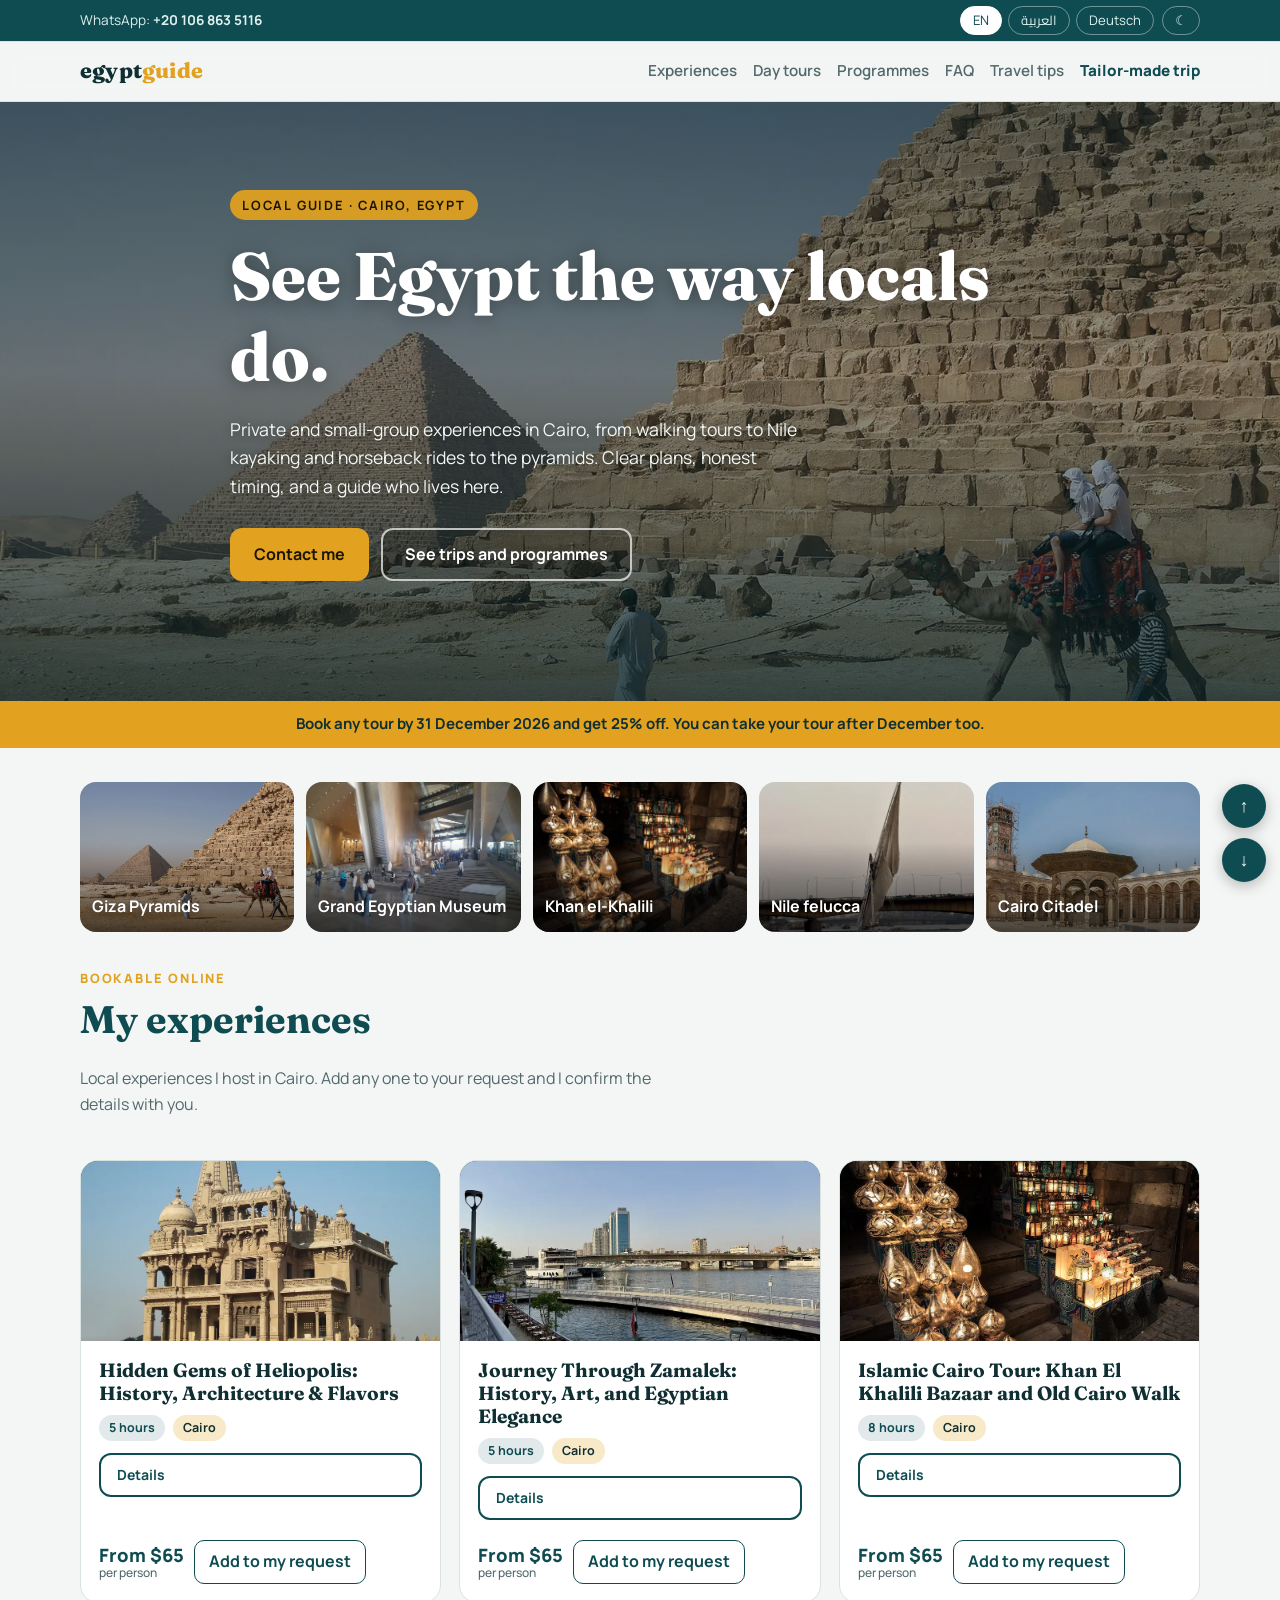
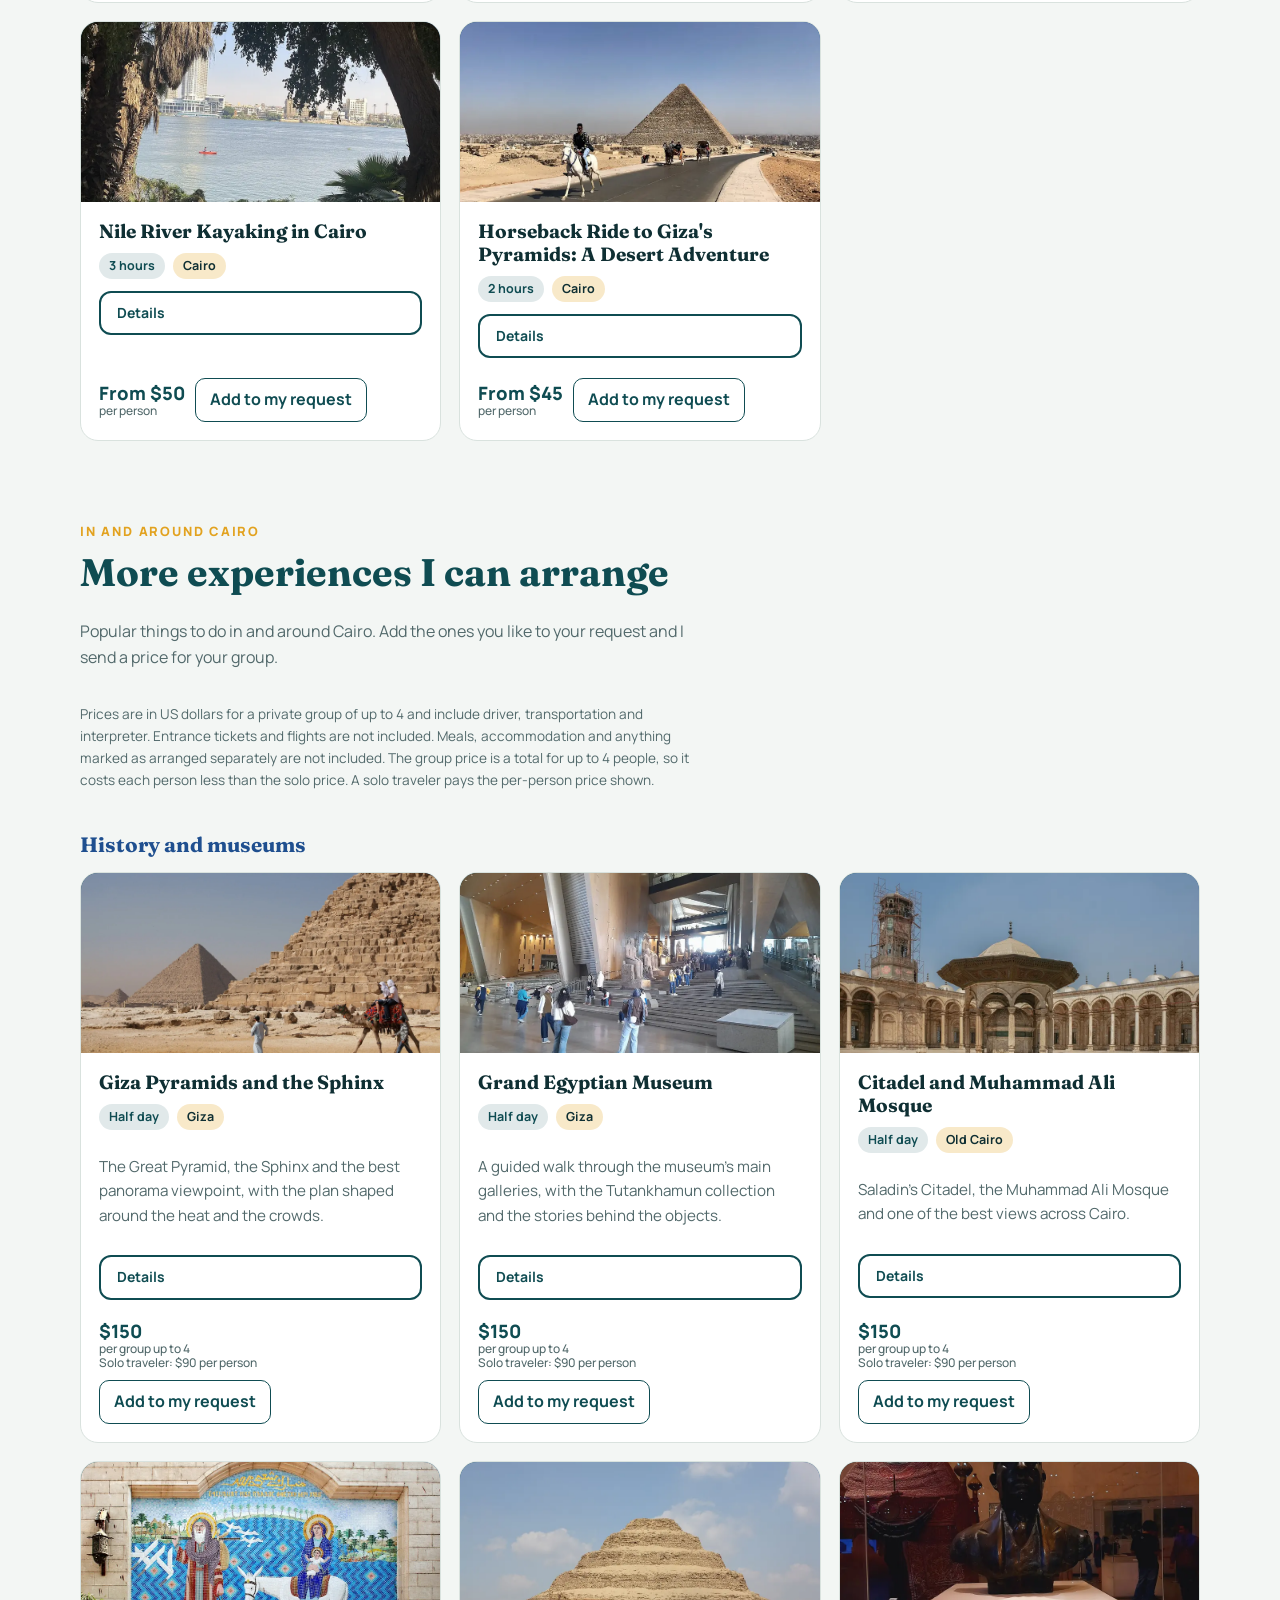
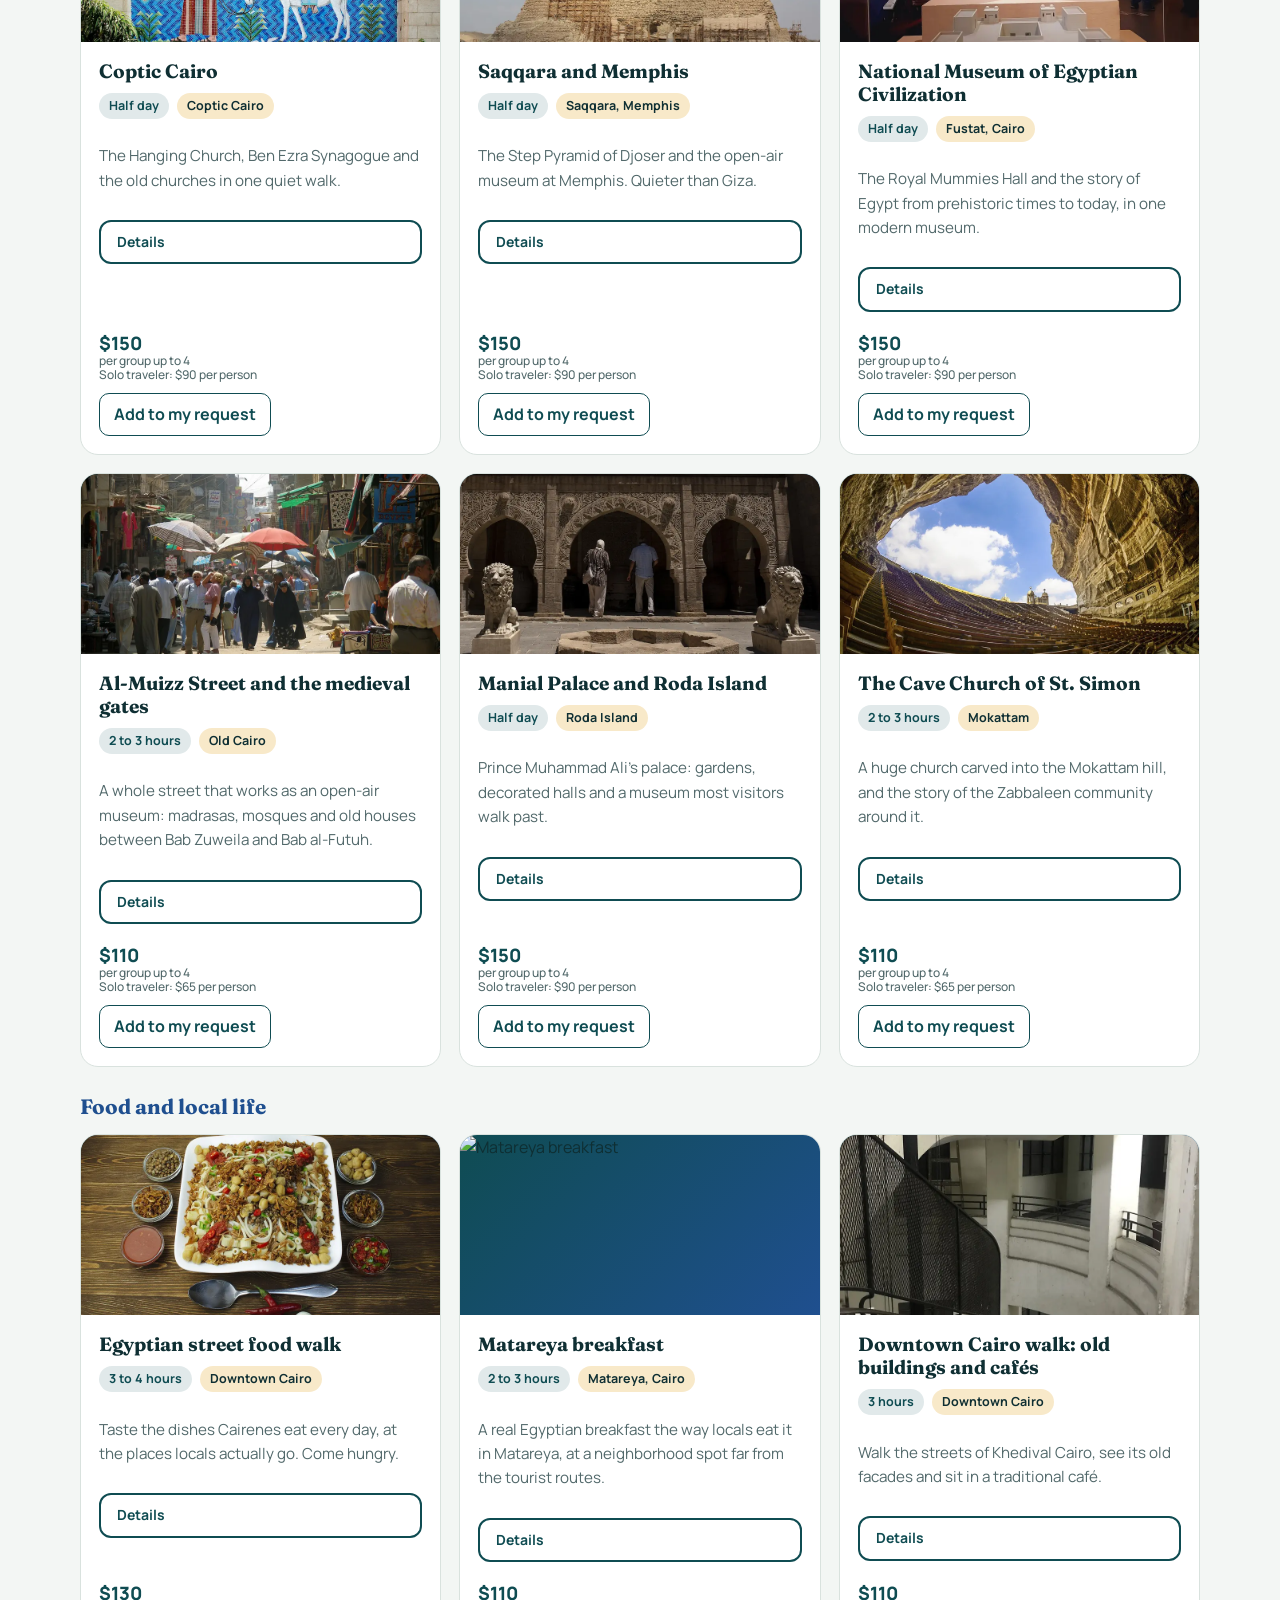
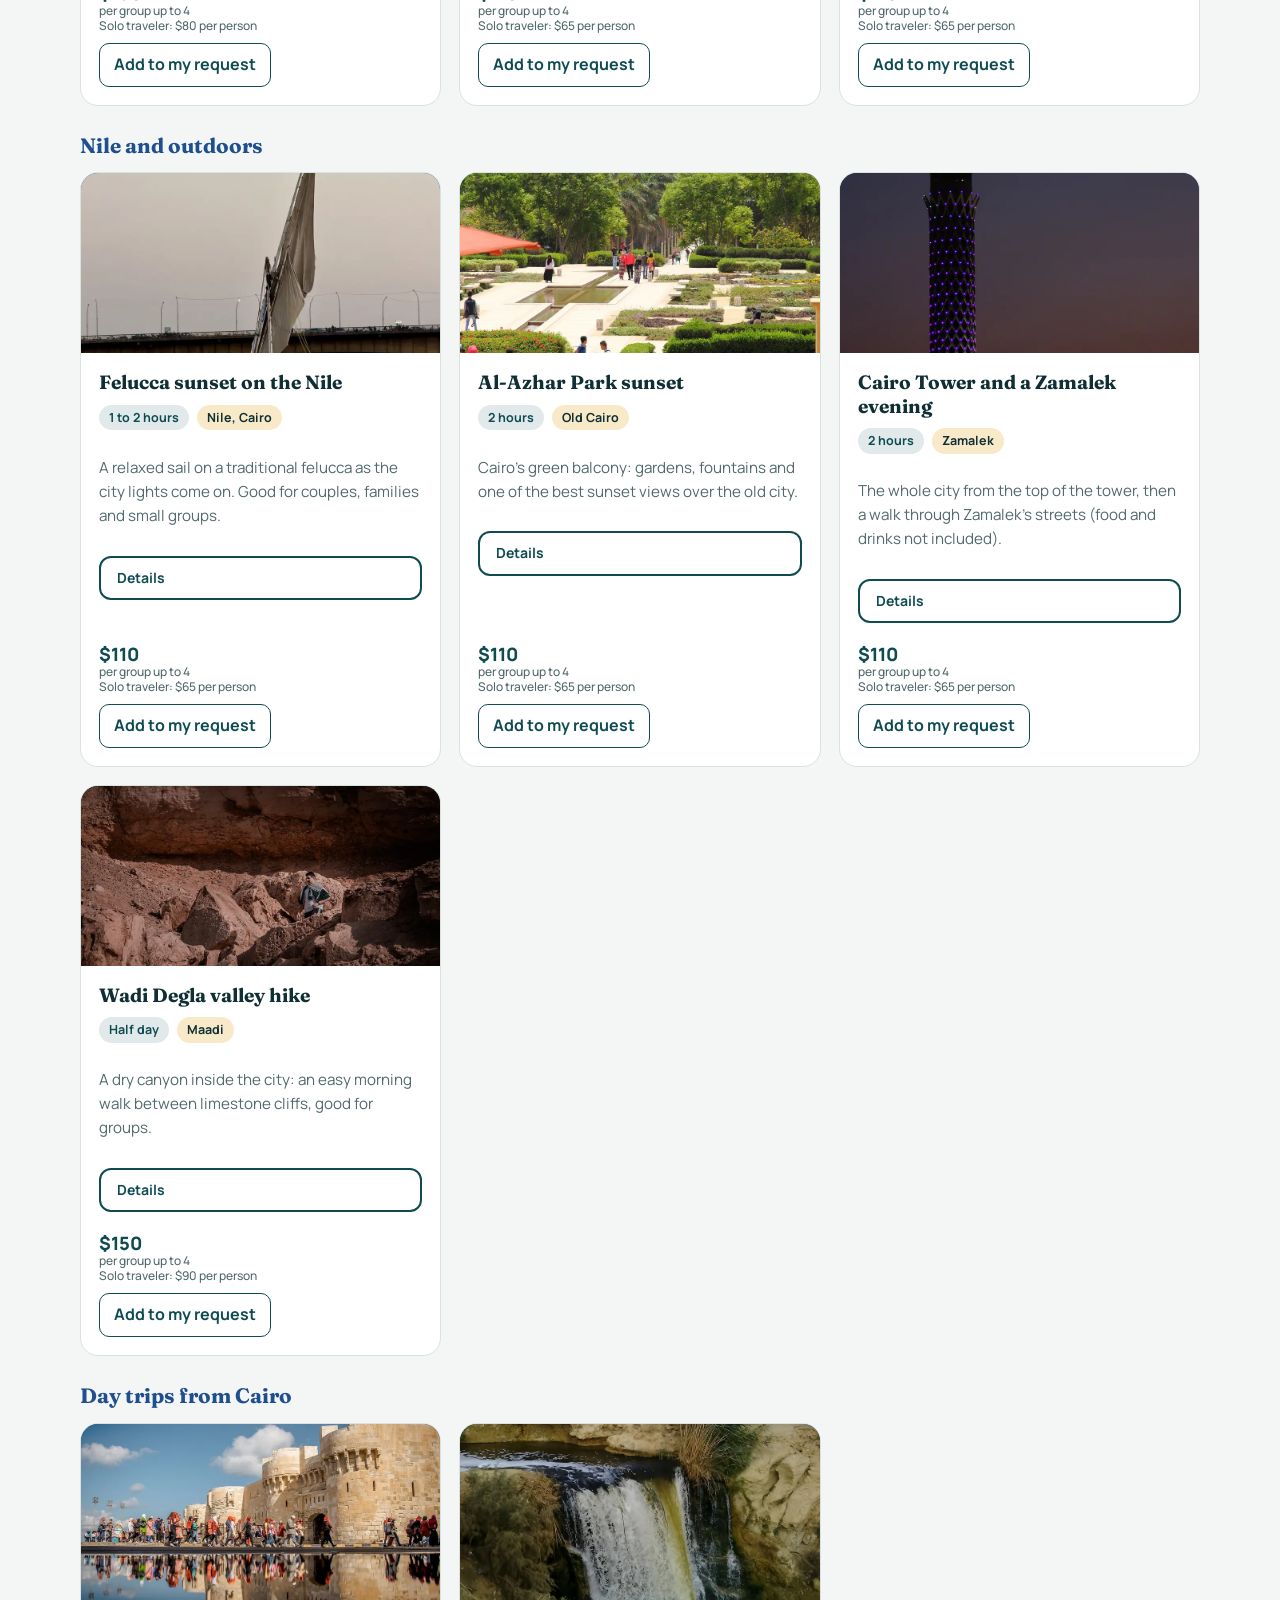
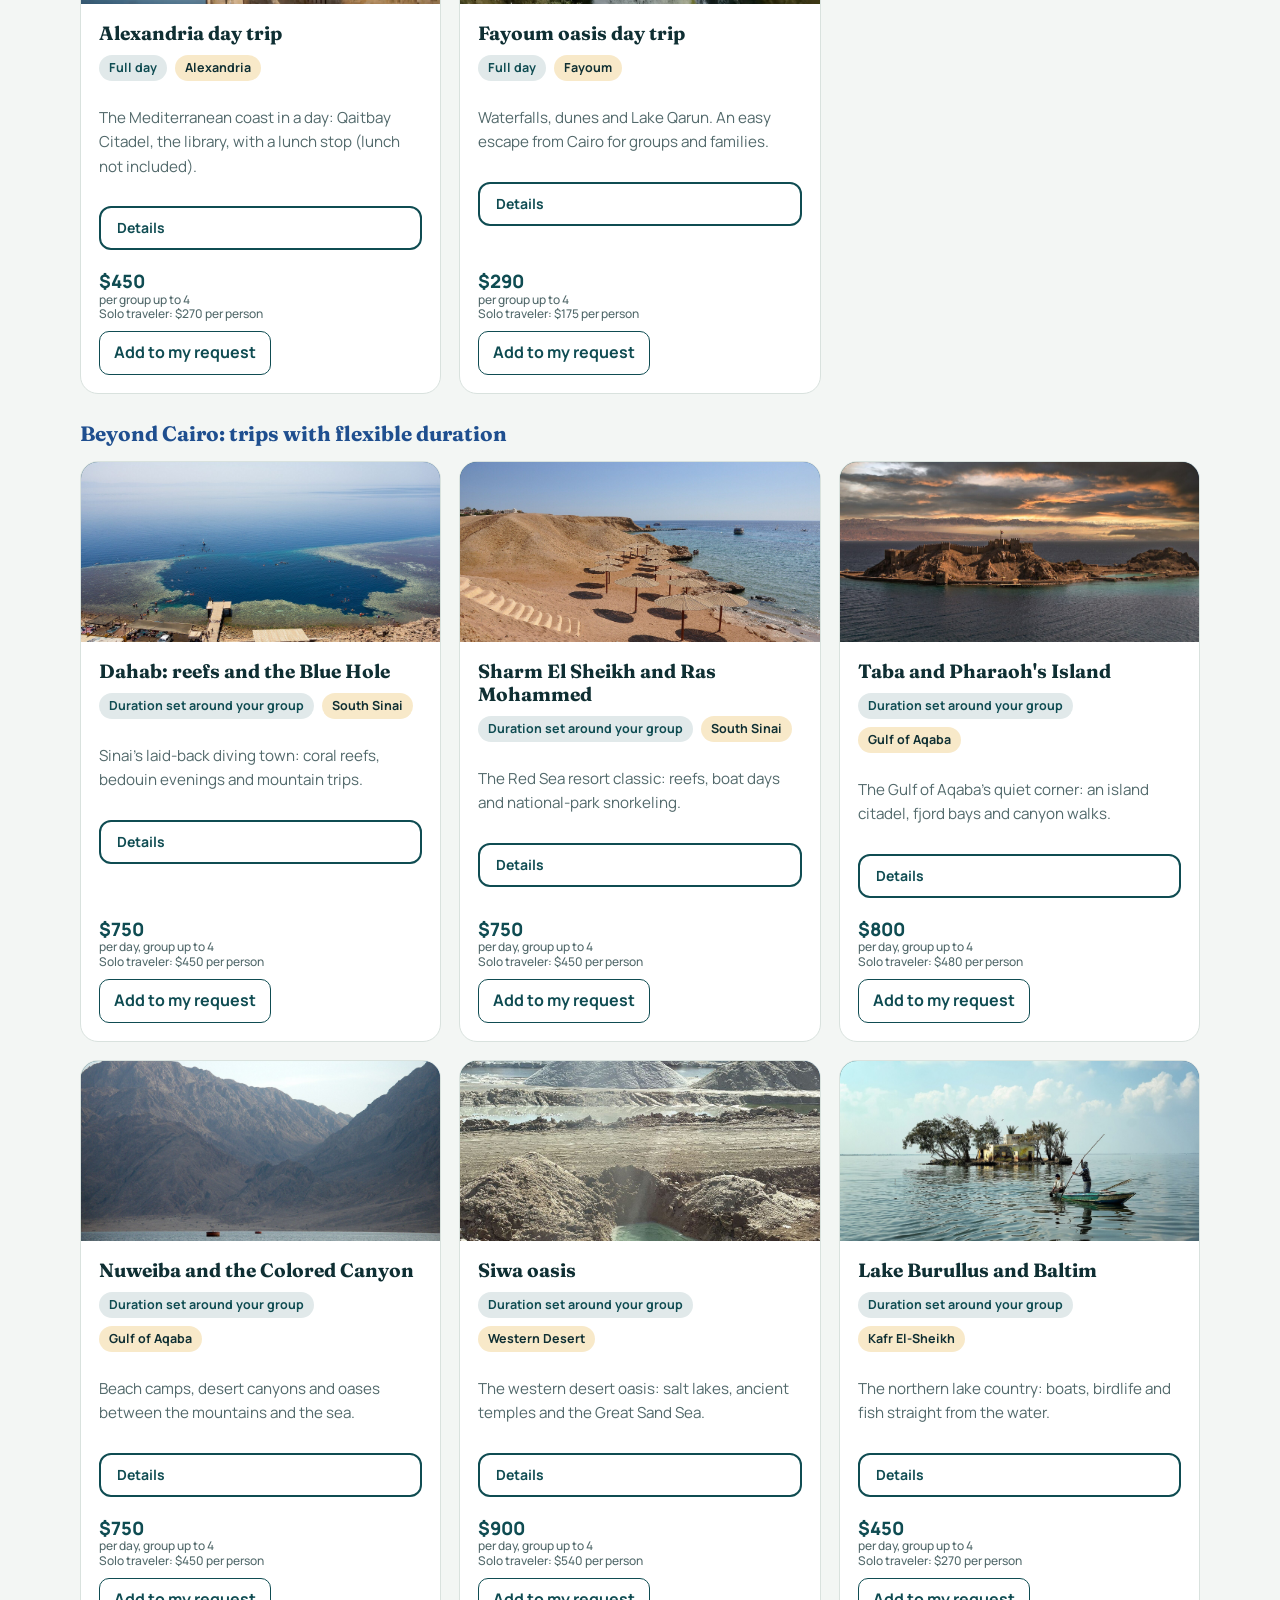
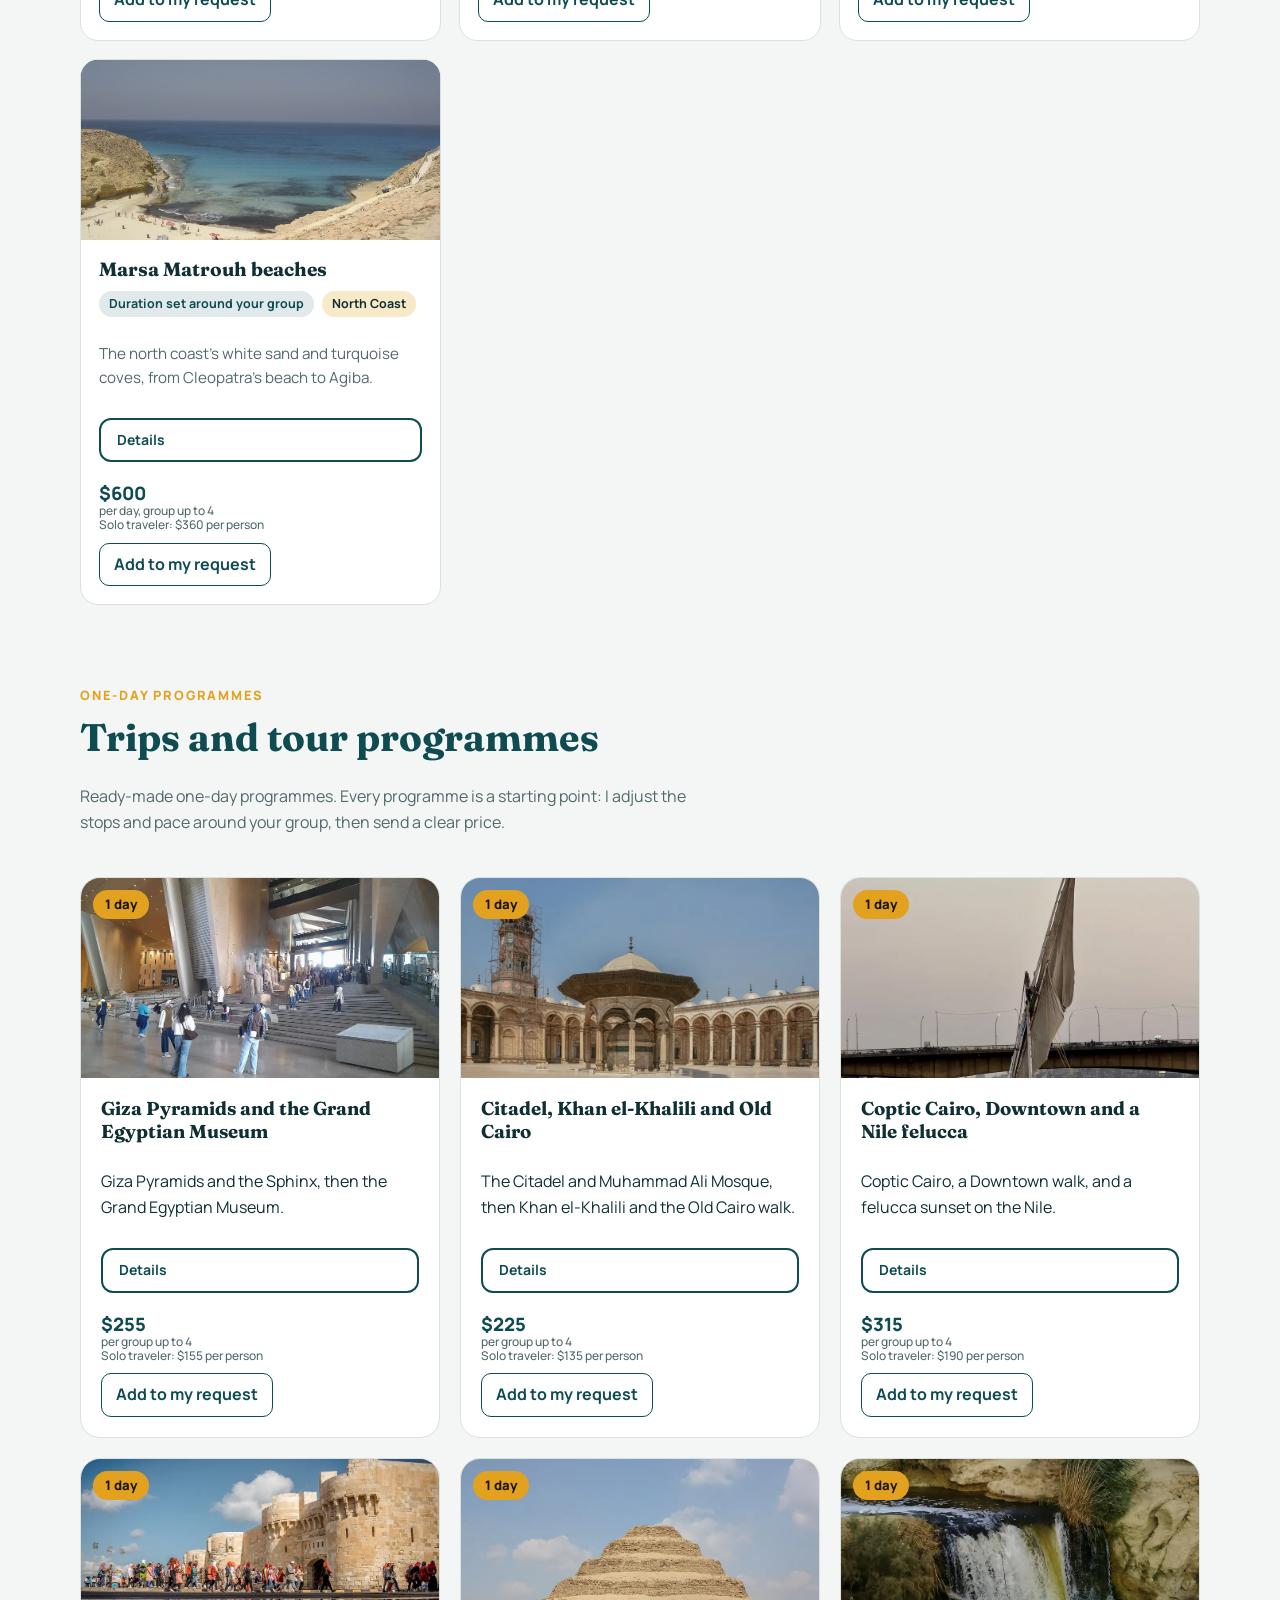
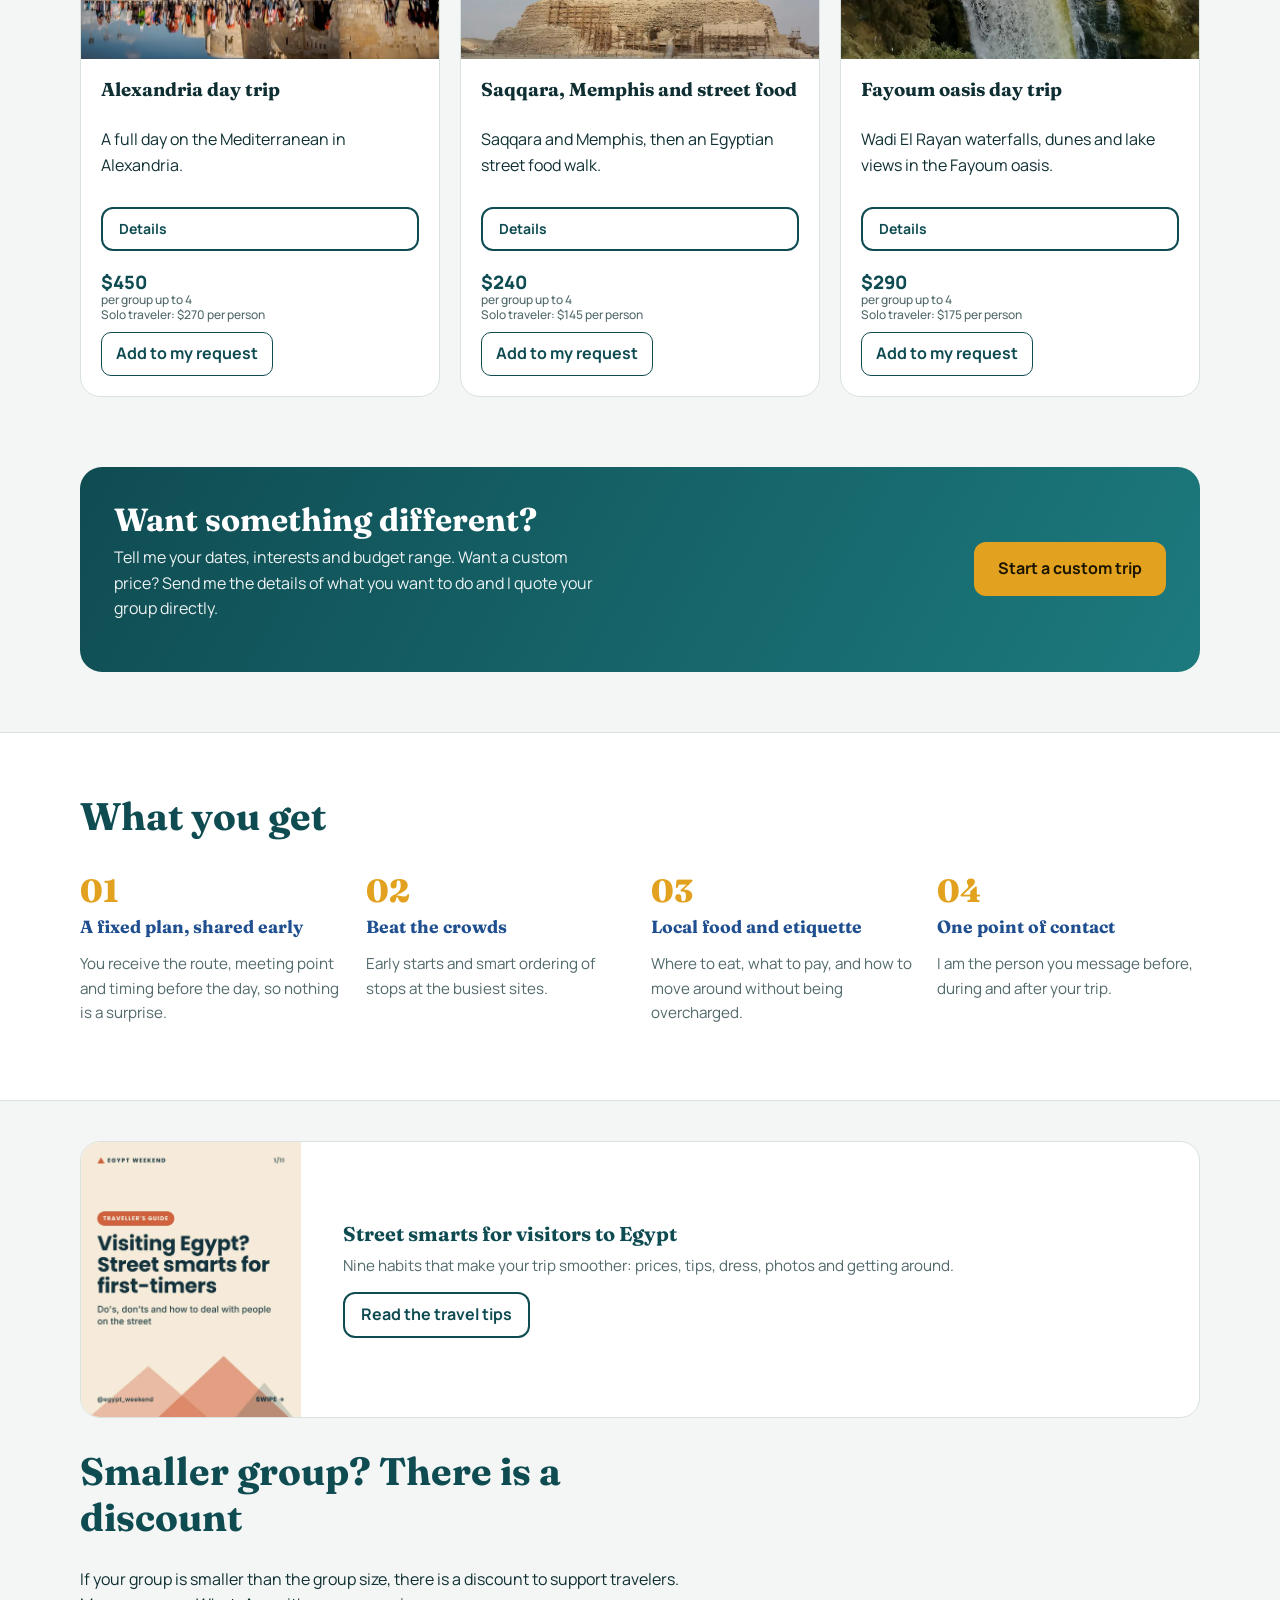
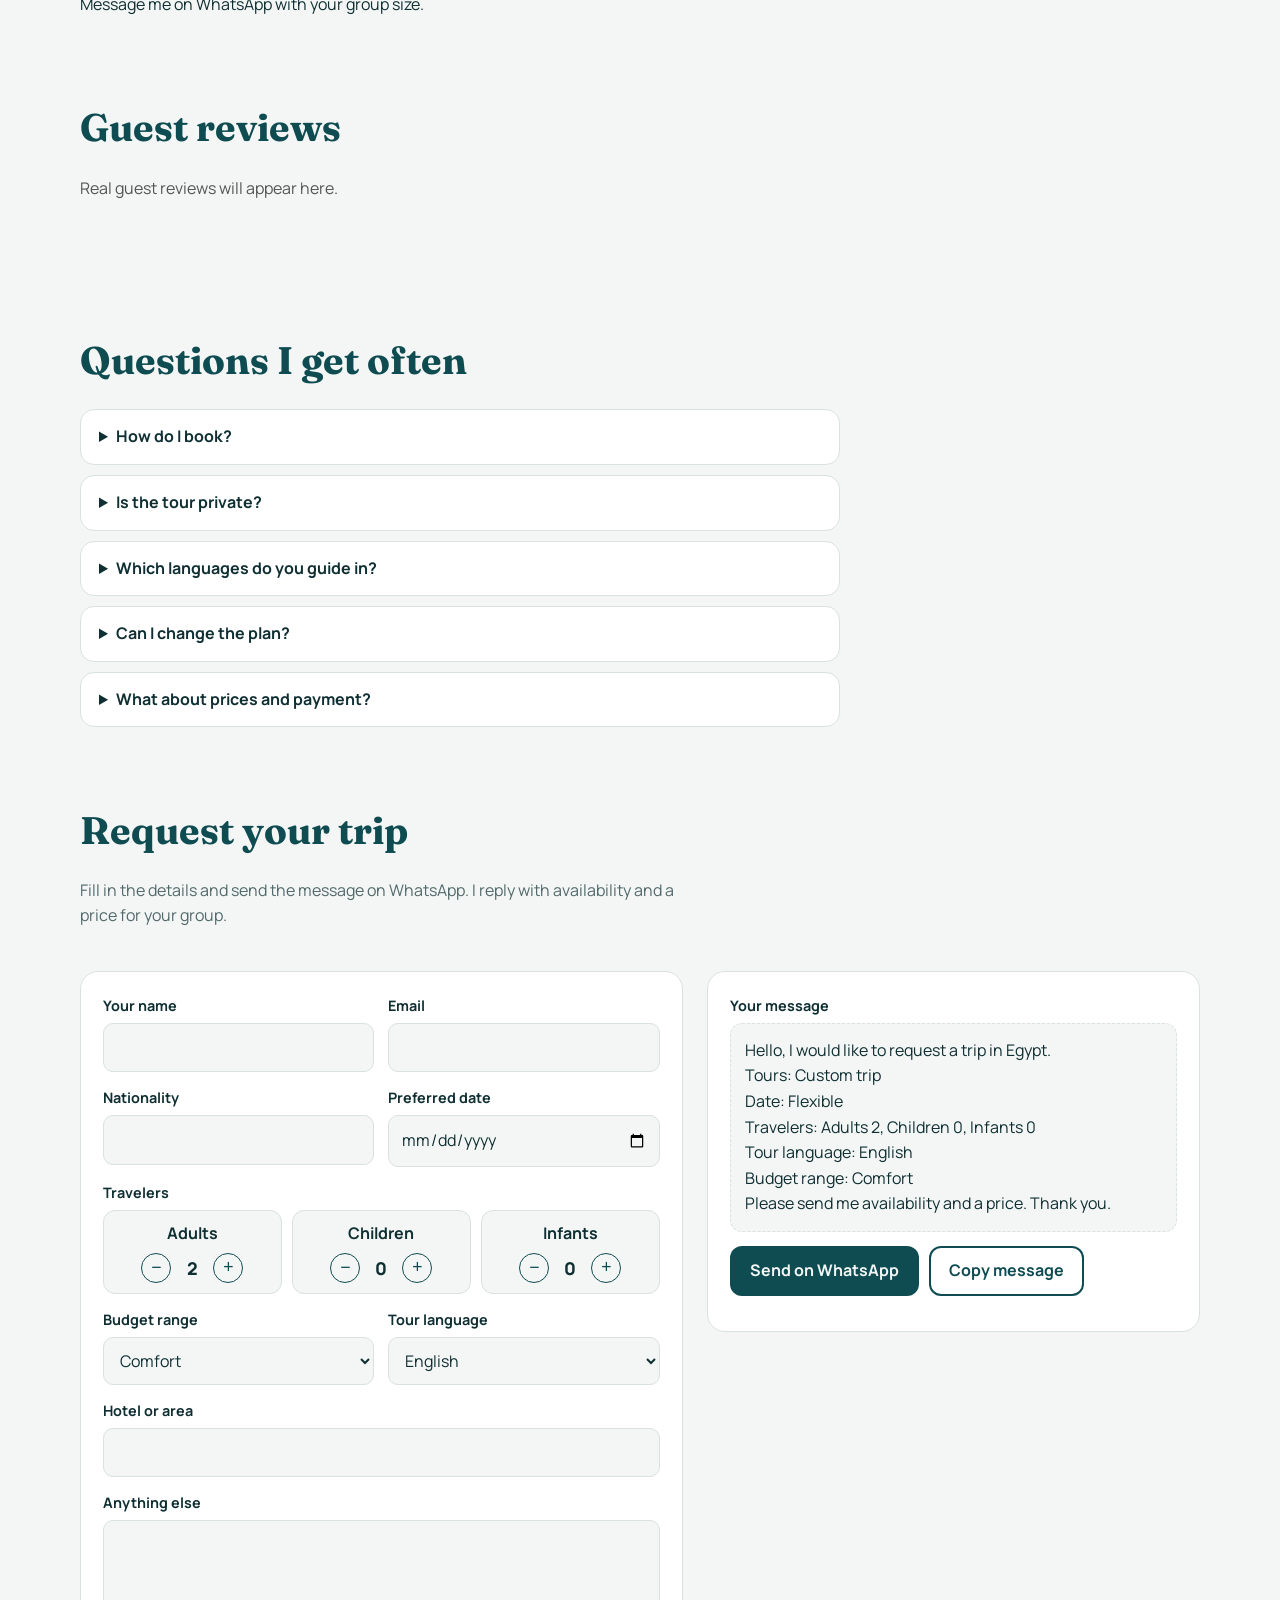
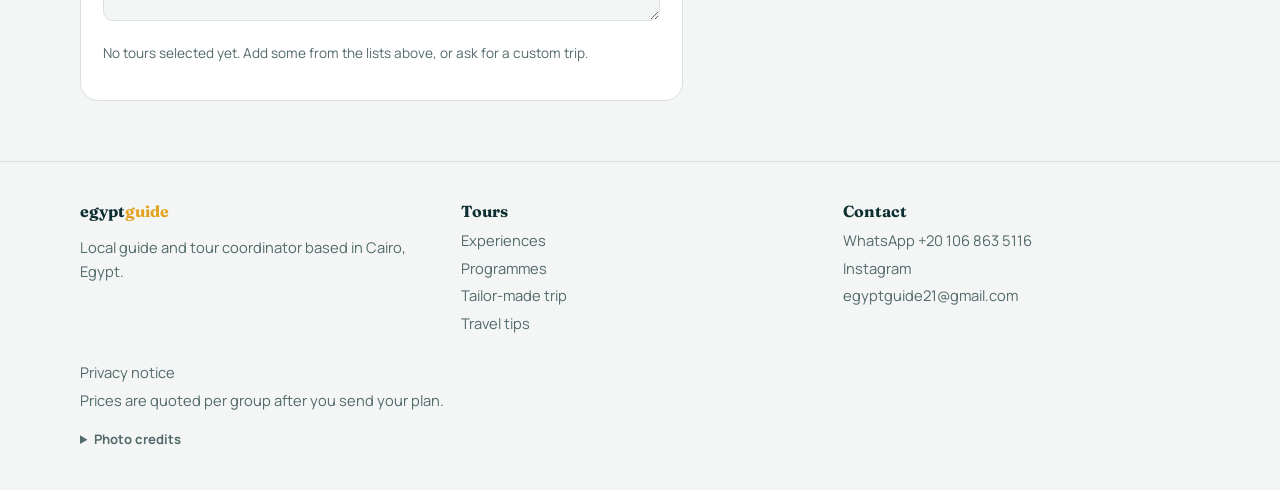
==== commit b38d3a46: "Update index.html" ====
--- a/index.html
+++ b/index.html
@@ -1,6 +1,7 @@
 <!DOCTYPE html>
 <html lang="en" dir="ltr">
 <head>
+  <script async src="https://www.googletagmanager.com/gtag/js?id=G-Y84V7LVCFG"></script><script>window.dataLayer=window.dataLayer||[];function gtag(){dataLayer.push(arguments);}gtag('js',new Date());gtag('config','G-Y84V7LVCFG');</script>
 <meta charset="utf-8">
 <meta name="viewport" content="width=device-width, initial-scale=1">
 <meta name="description" content="Private and small-group tours in Cairo, Giza, Alexandria and beyond with a local guide. Day tours, multi-day programmes and tailor-made trips.">
@@ -179,6 +180,7 @@
 .route-link{display:inline-block;margin:2px 0 10px;padding:9px 16px;border:2px solid var(--nile);border-radius:12px;font-weight:700;color:var(--nile);text-decoration:none;background:var(--surface);font-size:14px;}
 .route-link:hover{background:var(--nile);color:var(--bg);}
 </style>
+<link rel="stylesheet" href="account.css">
 </head>
 <body>
 
@@ -361,6 +363,7 @@
       <div><h3 data-i18n="fl">Tours</h3><a href="#experiences" data-i18n="nav_ex">Experiences</a><a href="#programs" data-i18n="nav_prog">Programmes</a><a href="#request" data-i18n="nav_req">Tailor-made trip</a><a href="travel-tips/street-smarts.html" data-i18n="nav_tips">Travel tips</a></div>
       <div><h3 data-i18n="fc">Contact</h3><a href="https://wa.me/201068635116" target="_blank" rel="noopener" dir="ltr">WhatsApp +20 106 863 5116</a><a href="https://www.instagram.com/egypt_guides/" target="_blank" rel="noopener" dir="ltr">Instagram</a><a href="mailto:egyptguide21@gmail.com" dir="ltr">egyptguide21@gmail.com</a></div>
     </div>
+    <a href="privacy.html" data-i18n="priv">Privacy notice</a>
     <span data-i18n="foot2">Prices are quoted per group after you send your plan.</span>
     <details class="credits">
       <summary data-i18n="credits">Photo credits</summary>
@@ -1717,6 +1720,7 @@
 
 var lang = "en", picked = {}, cnt = {adults:2, children:0, infants:0};
 var $ = function(s){return document.querySelector(s)};
+Object.assign(I18N.en,{priv:"Privacy notice"});Object.assign(I18N.de,{priv:"Datenschutz"});Object.assign(I18N.ar,{priv:"سياسة الخصوصية"});
 Object.assign(I18N.en,{rev_h:"Guest reviews",rev_empty:"Real guest reviews will appear here."});
 Object.assign(I18N.de,{rev_h:"Gästebewertungen",rev_empty:"Echte Gästebewertungen erscheinen hier."});
 Object.assign(I18N.ar,{rev_h:"آراء الضيوف",rev_empty:"آراء الضيوف الحقيقية هتظهر هنا."});
@@ -1851,6 +1855,7 @@
 });
 applyLang();
 </script>
+<script type="module" src="account.js"></script>
 <button id="toTop" class="scrollnav" type="button" aria-label="Back to top">↑</button>
 <button id="toBottom" class="scrollnav" type="button" aria-label="Skip to bottom">↓</button>
 </body>
--- a/account.css
+++ b/account.css
@@ -0,0 +1,22 @@
+.acct-btn{margin-inline-start:6px}
+.acct-modal{position:fixed;inset:0;background:rgba(0,0,0,.55);display:none;align-items:center;justify-content:center;z-index:50;padding:16px}
+.acct-modal.open{display:flex}
+.acct-box{background:var(--surface);color:var(--ink);border-radius:16px;width:min(460px,100%);max-height:90vh;overflow:auto;padding:24px;position:relative;box-shadow:0 20px 60px rgba(0,0,0,.35)}
+.acct-box h2{font-size:1.4rem;margin-bottom:6px}
+.acct-box p{color:var(--muted);margin:4px 0 12px;font-size:.92rem}
+.acct-x{position:absolute;top:10px;inset-inline-end:12px;background:none;border:0;font-size:1.6rem;color:var(--muted);cursor:pointer}
+.acct-box input{width:100%;padding:11px 12px;margin:6px 0;border:1px solid var(--line);border-radius:10px;font:inherit;background:var(--bg);color:var(--ink)}
+.acct-box .btn{width:100%;text-align:center;margin-top:8px}
+.acct-box .gbtn{background:#fff;color:#222;border-color:#d0d7d4}
+.acct-sep{text-align:center;color:var(--muted);margin:10px 0;font-size:.85rem}
+.acct-msg{min-height:1.2em;font-size:.9rem;margin-top:8px;color:var(--nile)}
+.acct-msg.err{color:#c0392b}
+.acct-link{background:none;border:0;color:var(--nile);text-decoration:underline;cursor:pointer;font:inherit;padding:4px 0}
+.acct-list{display:grid;gap:10px;margin-top:10px}
+.acct-item{border:1px solid var(--line);border-radius:12px;padding:12px;background:var(--bg)}
+.acct-item b{display:block}
+.acct-st{display:inline-block;padding:2px 10px;border-radius:999px;font-size:.78rem;font-weight:700;background:var(--line);color:var(--ink)}
+.acct-st.confirmed{background:#cdeedd;color:#0b5b2e}.acct-st.cancelled{background:#f5d3d0;color:#8a1f15}
+.acct-save{margin-top:10px}
+.acct-save .note{font-size:.85rem}
+.acct-priv{font-size:.8rem;color:var(--muted);margin-top:10px}
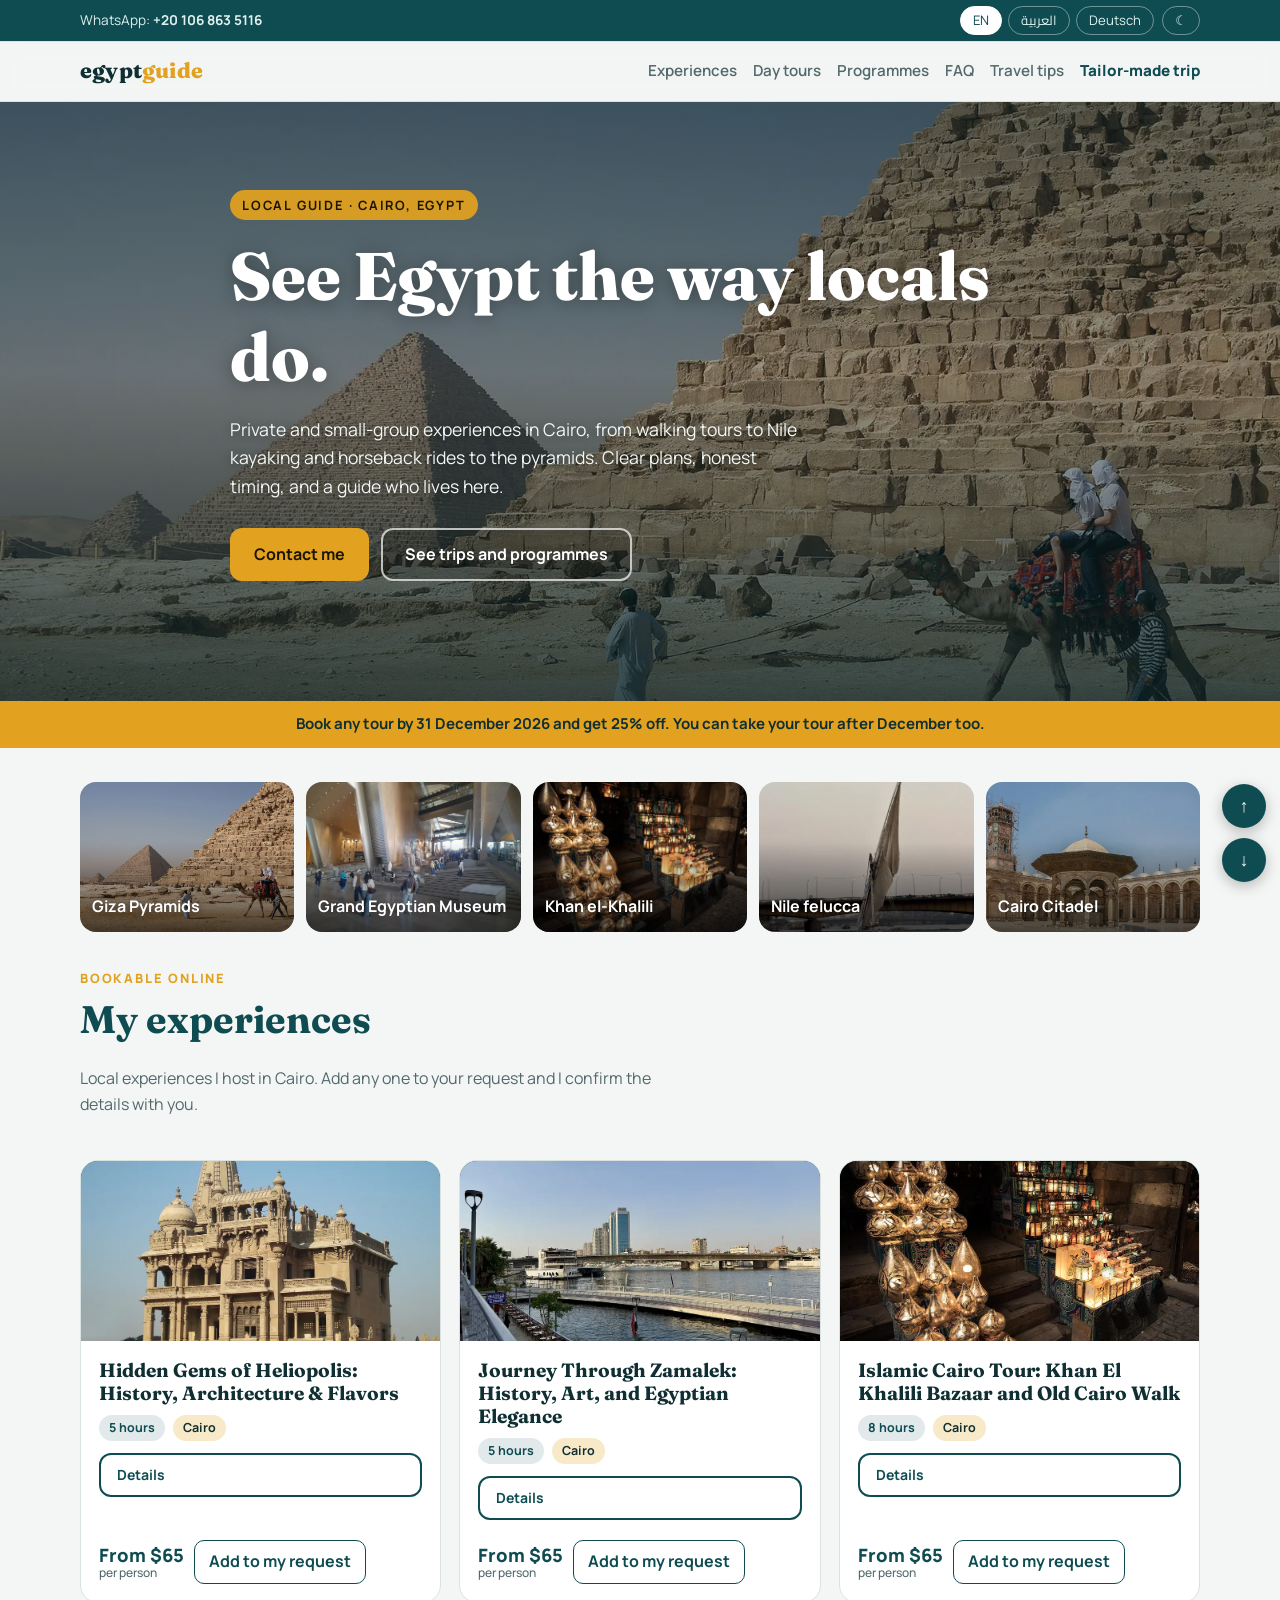
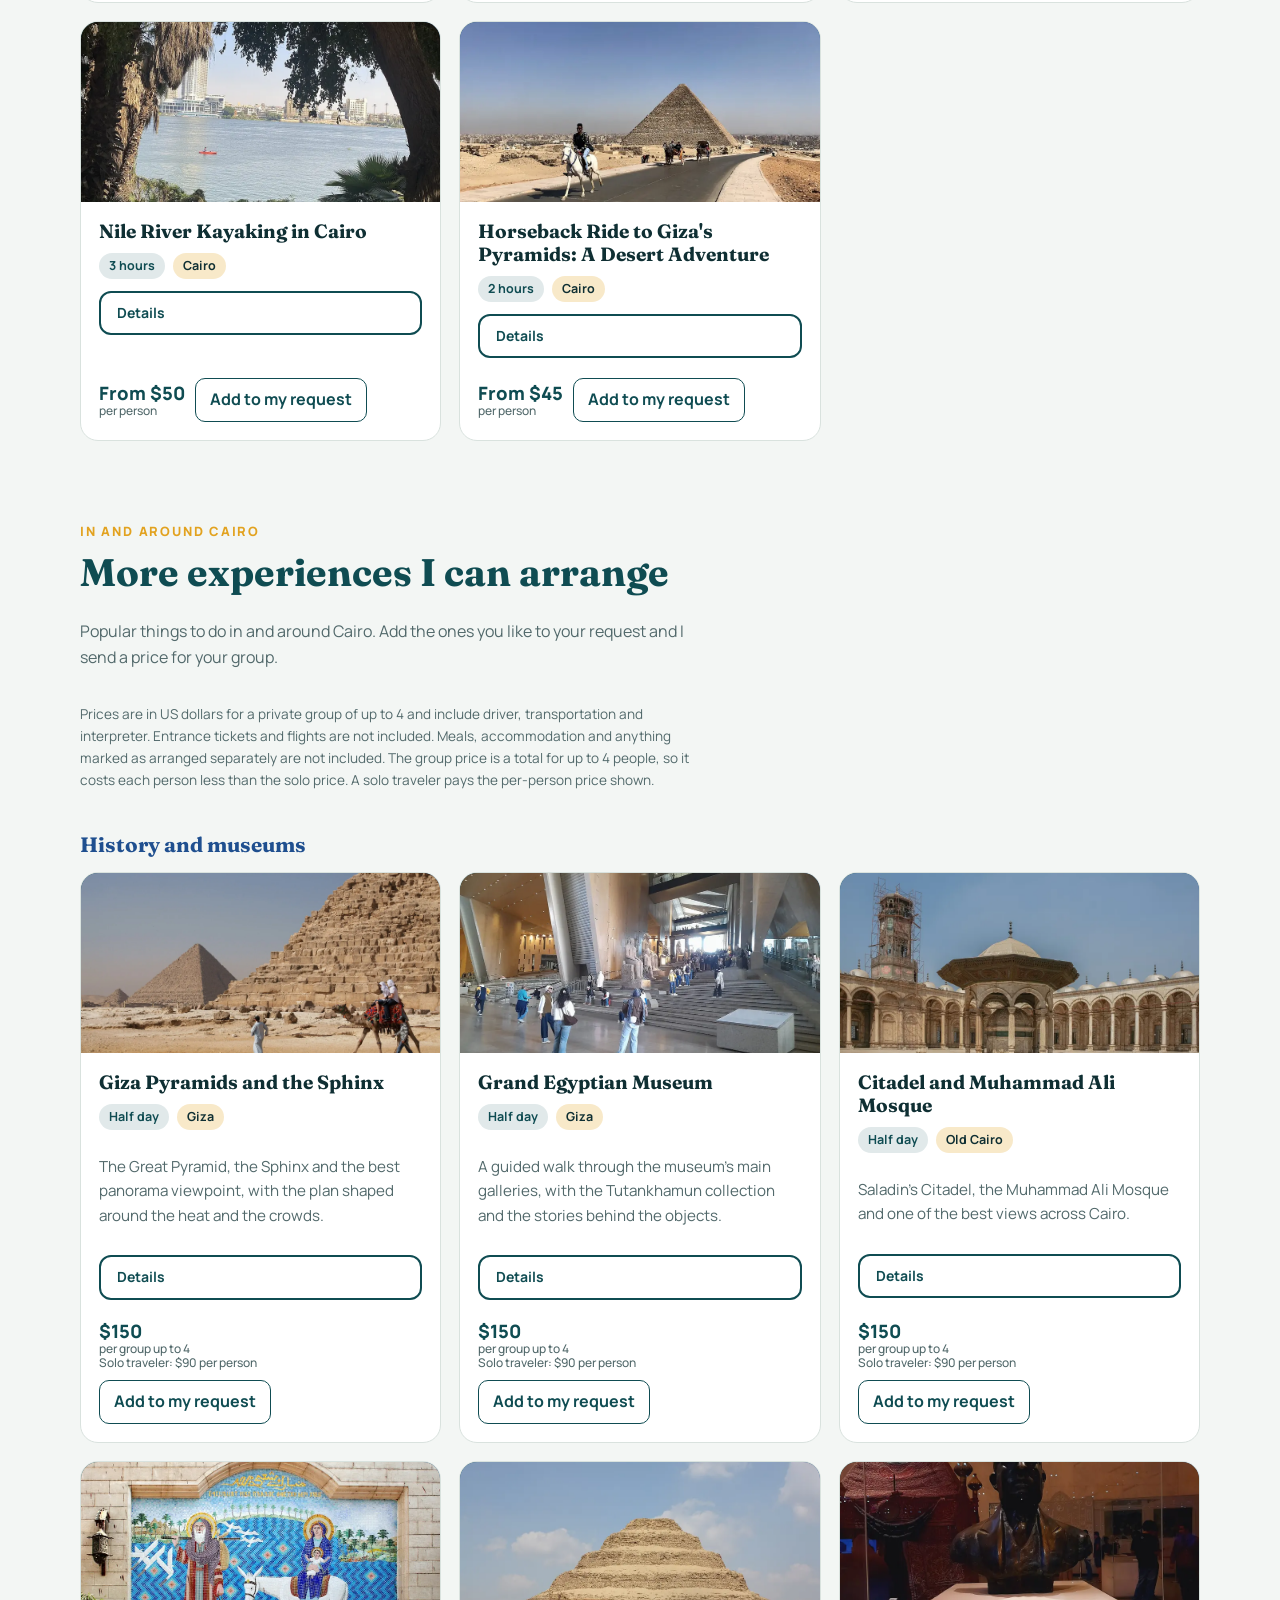
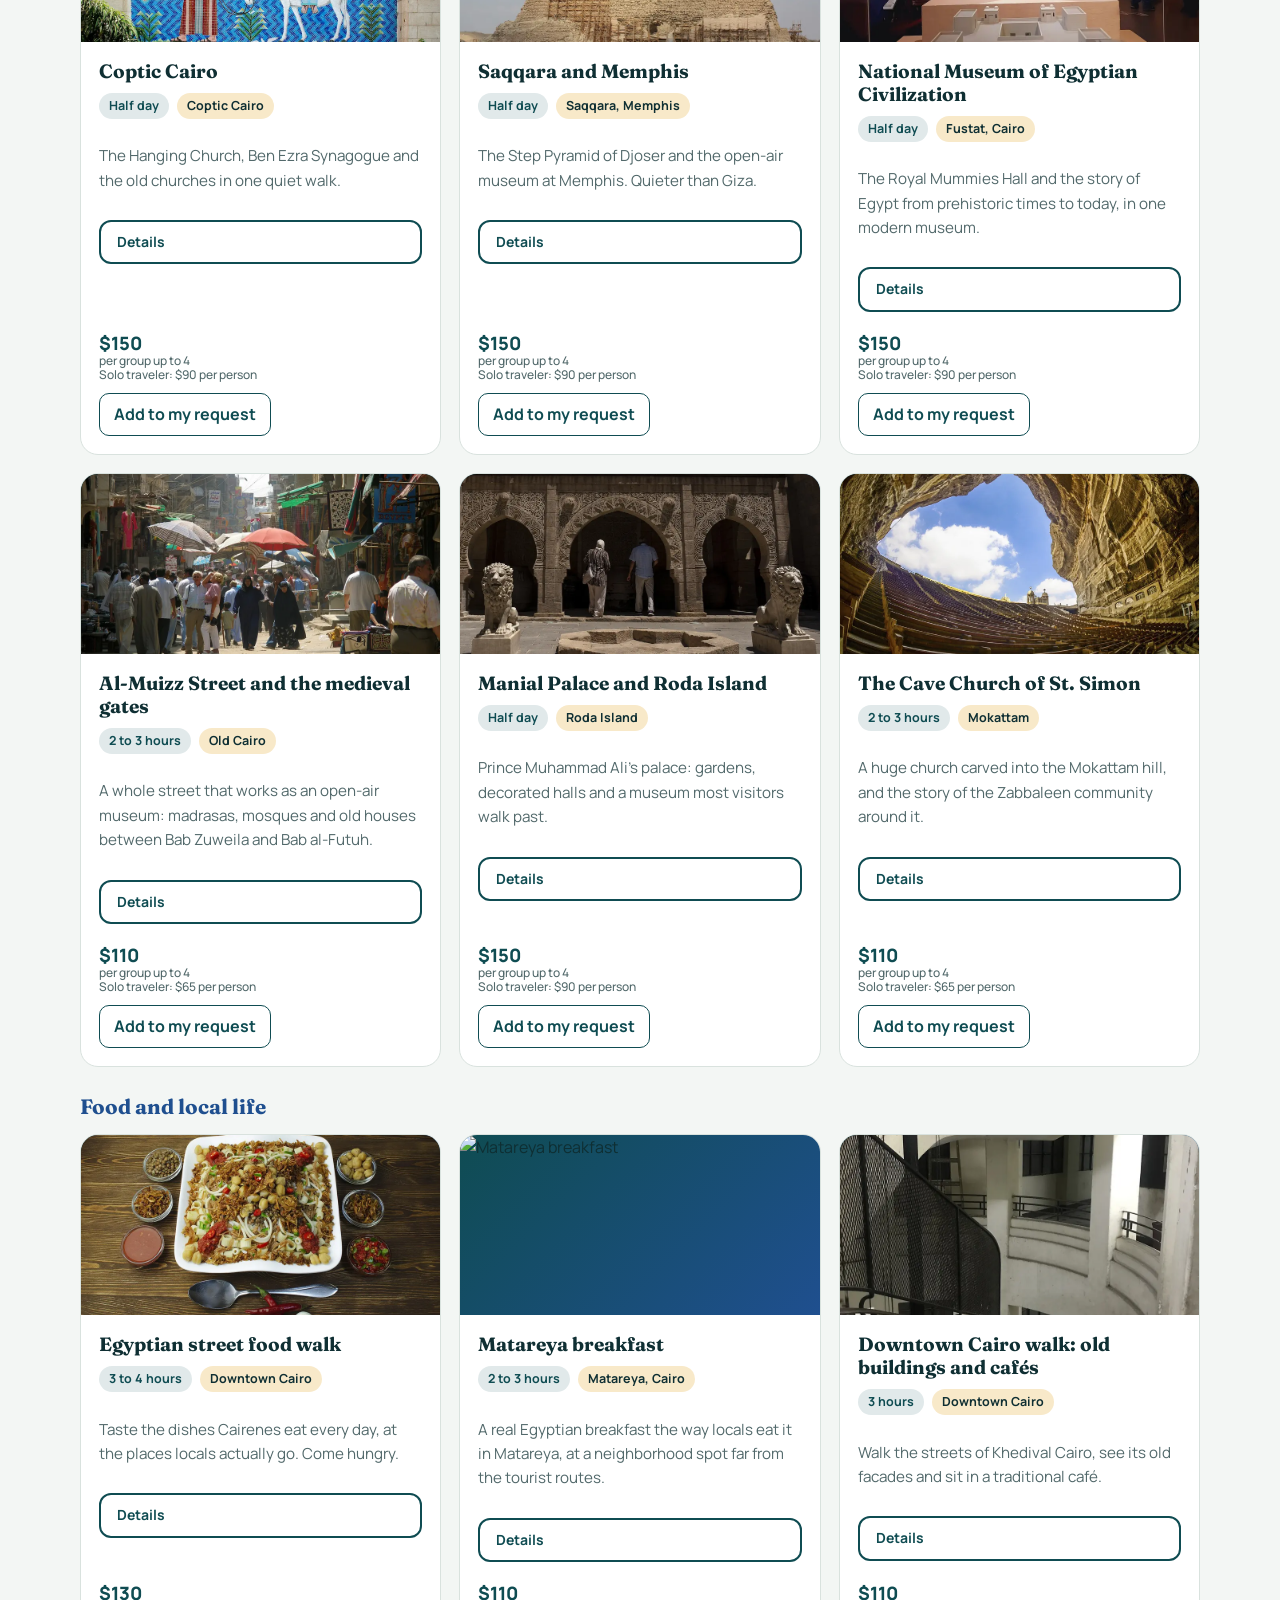
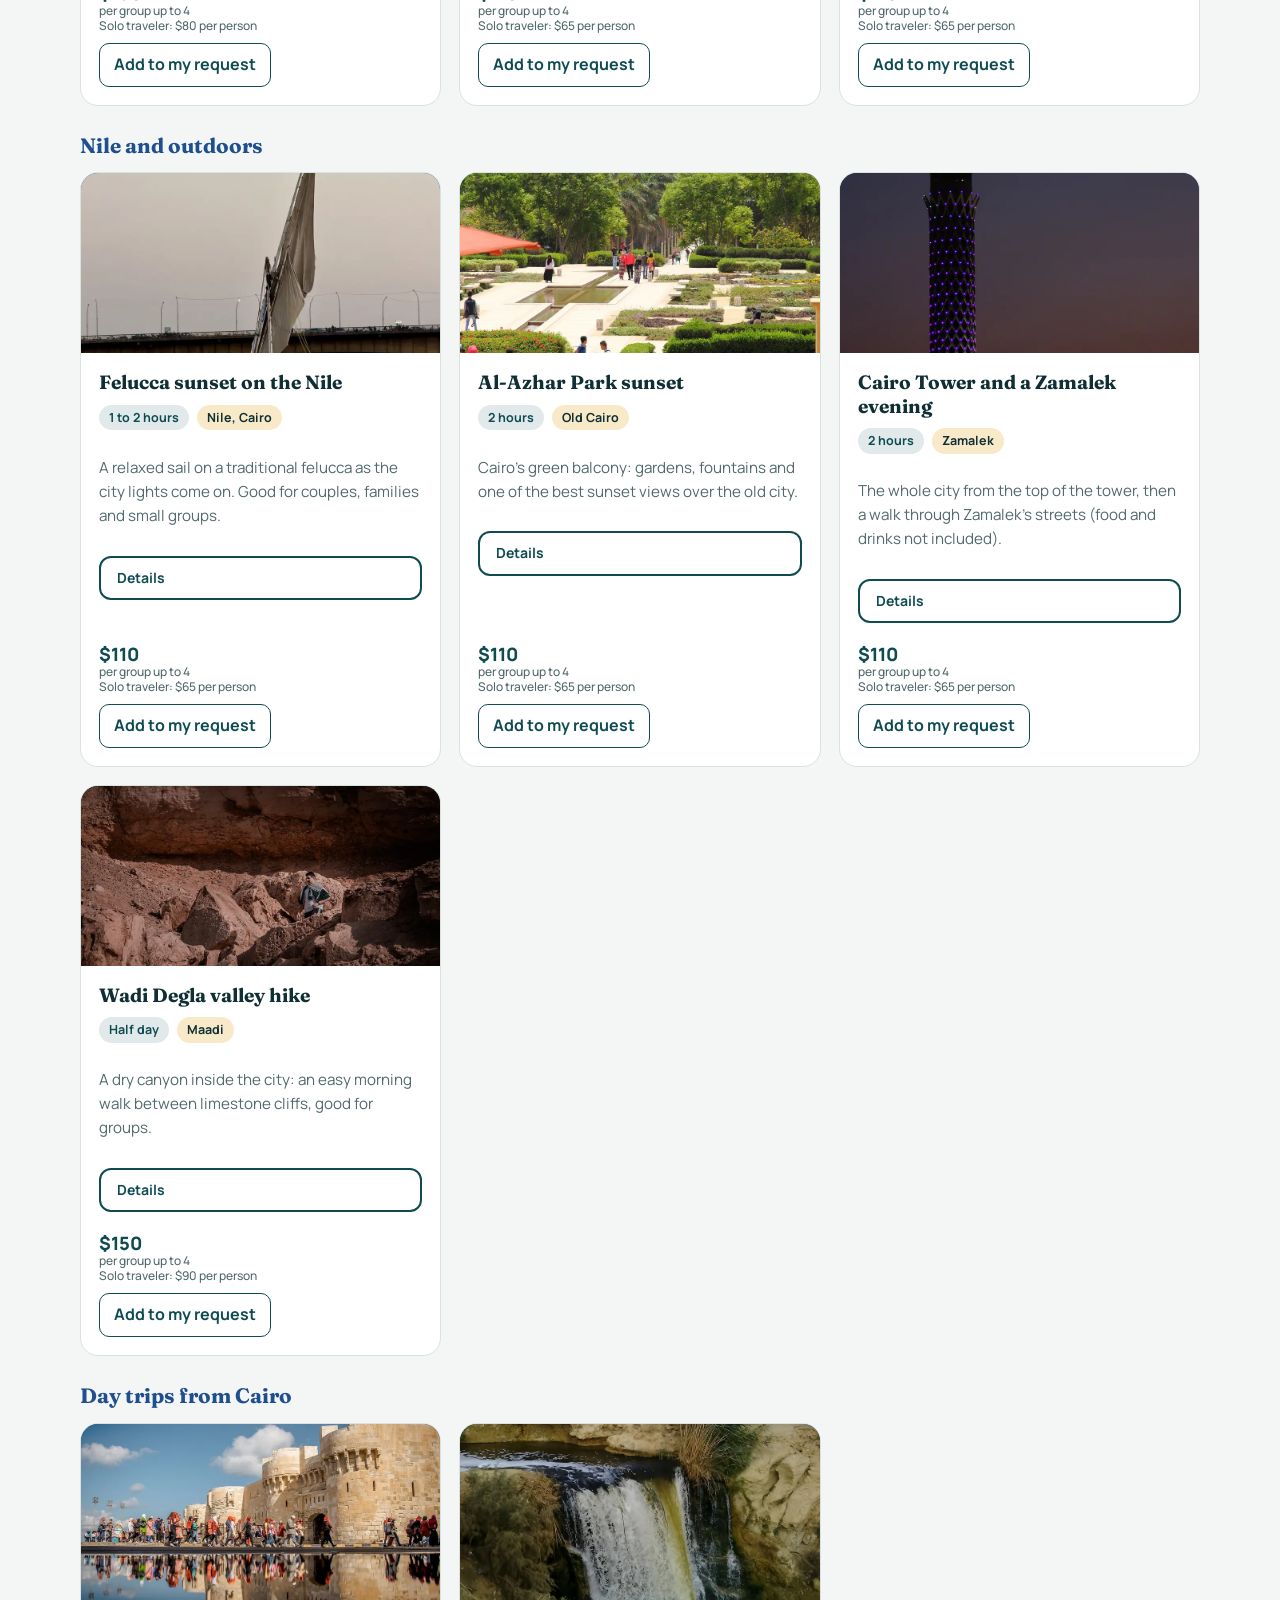
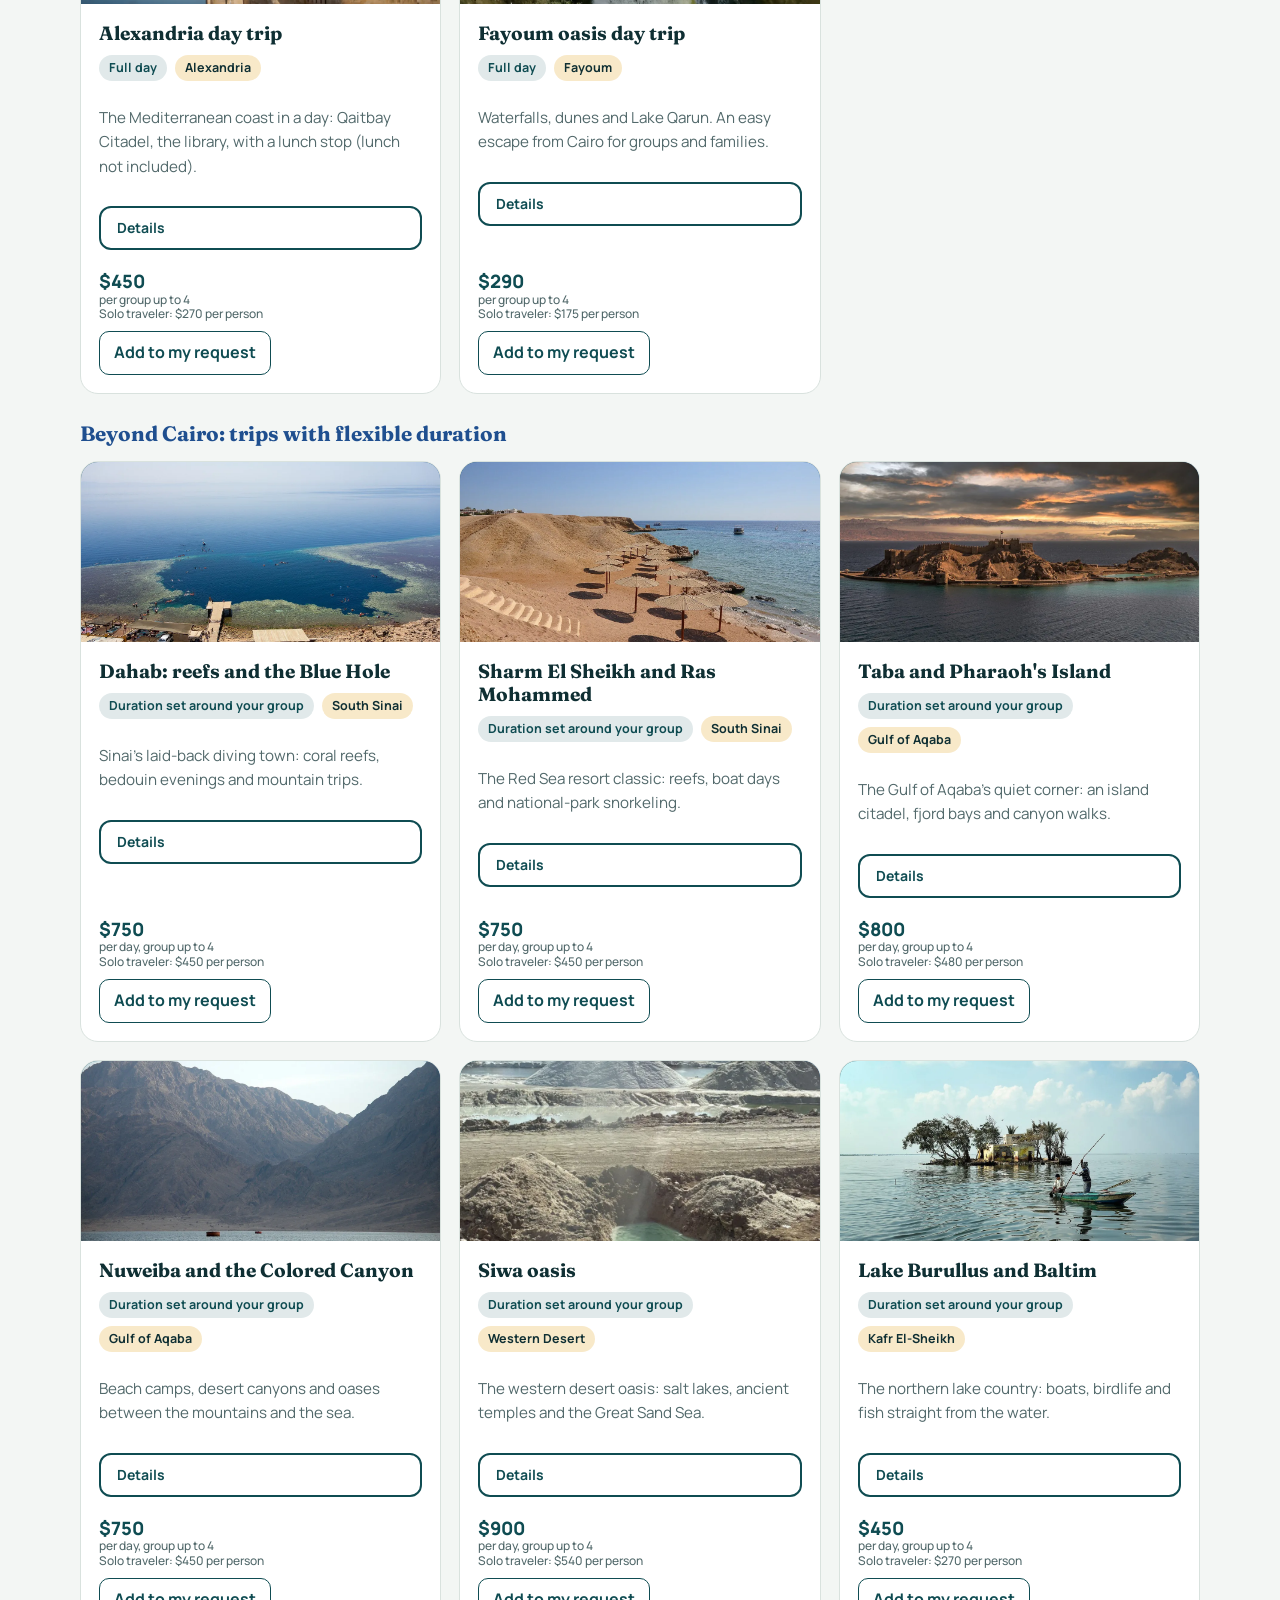
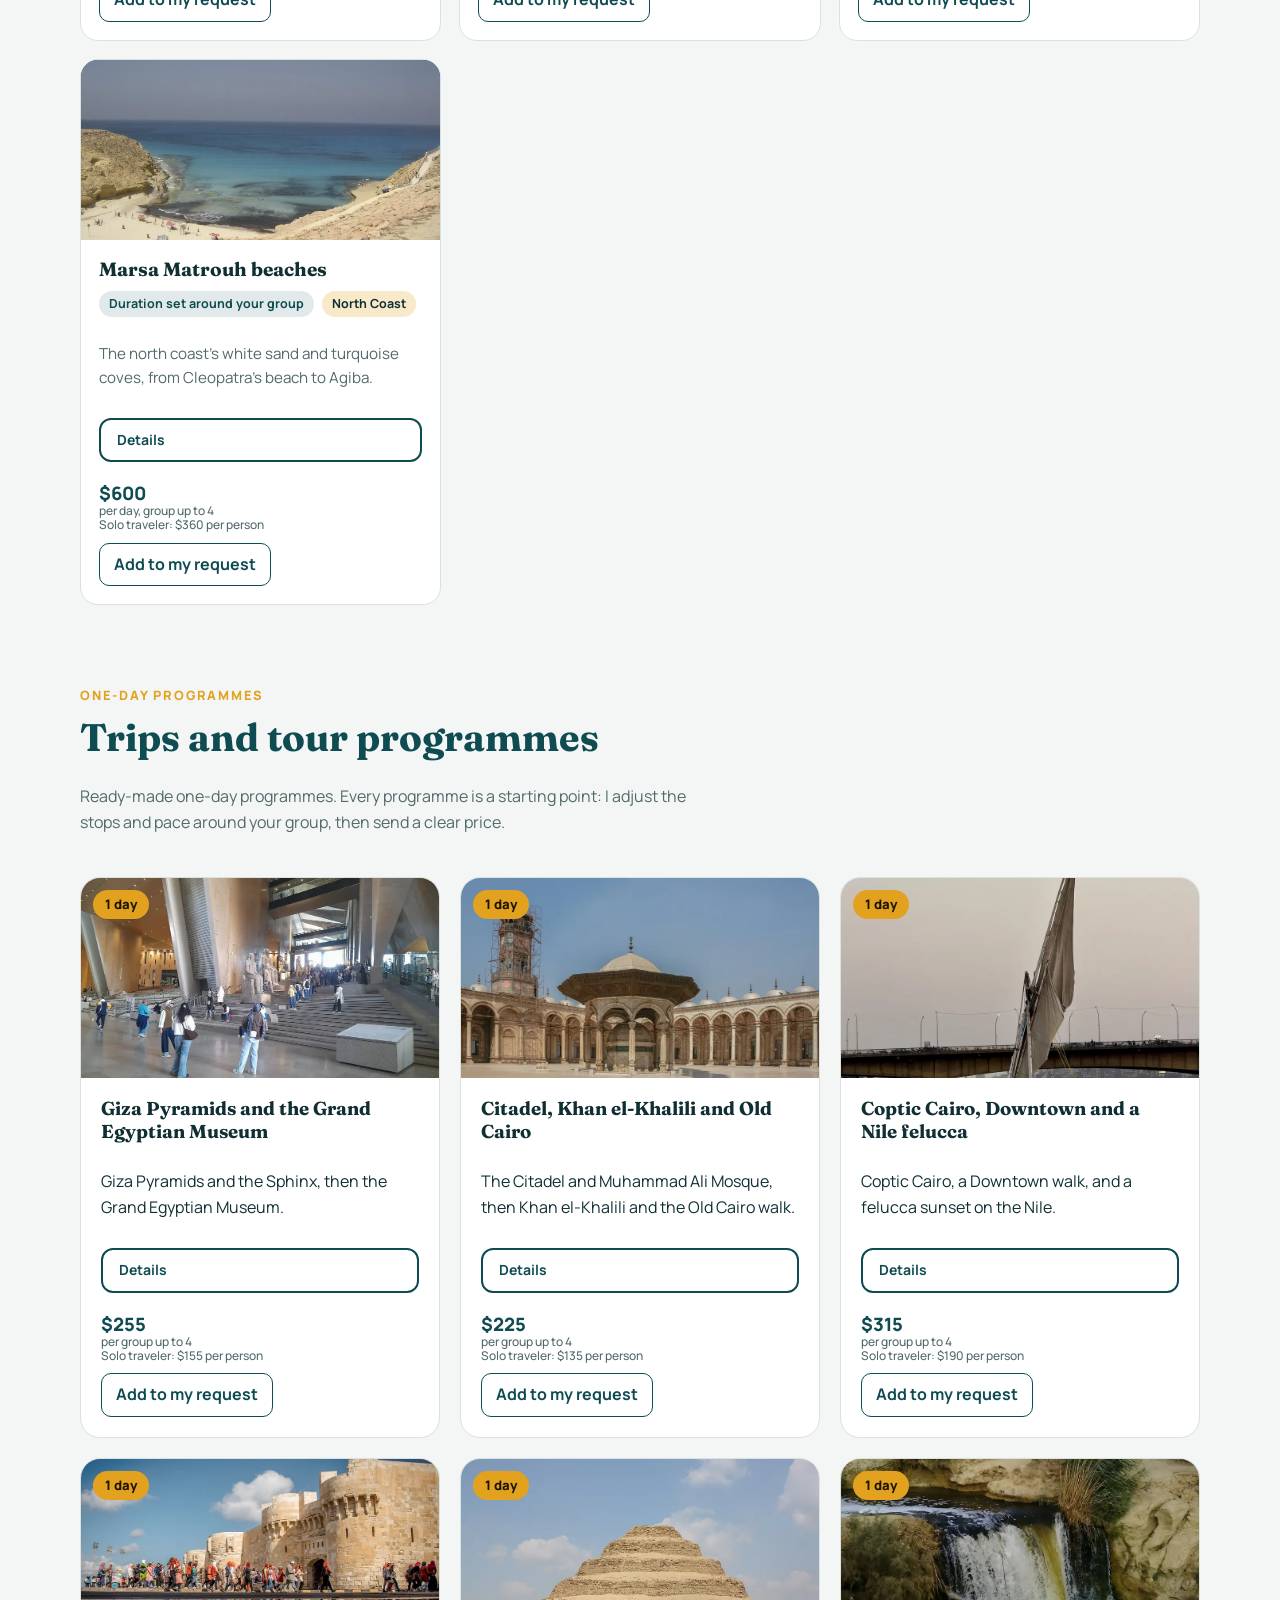
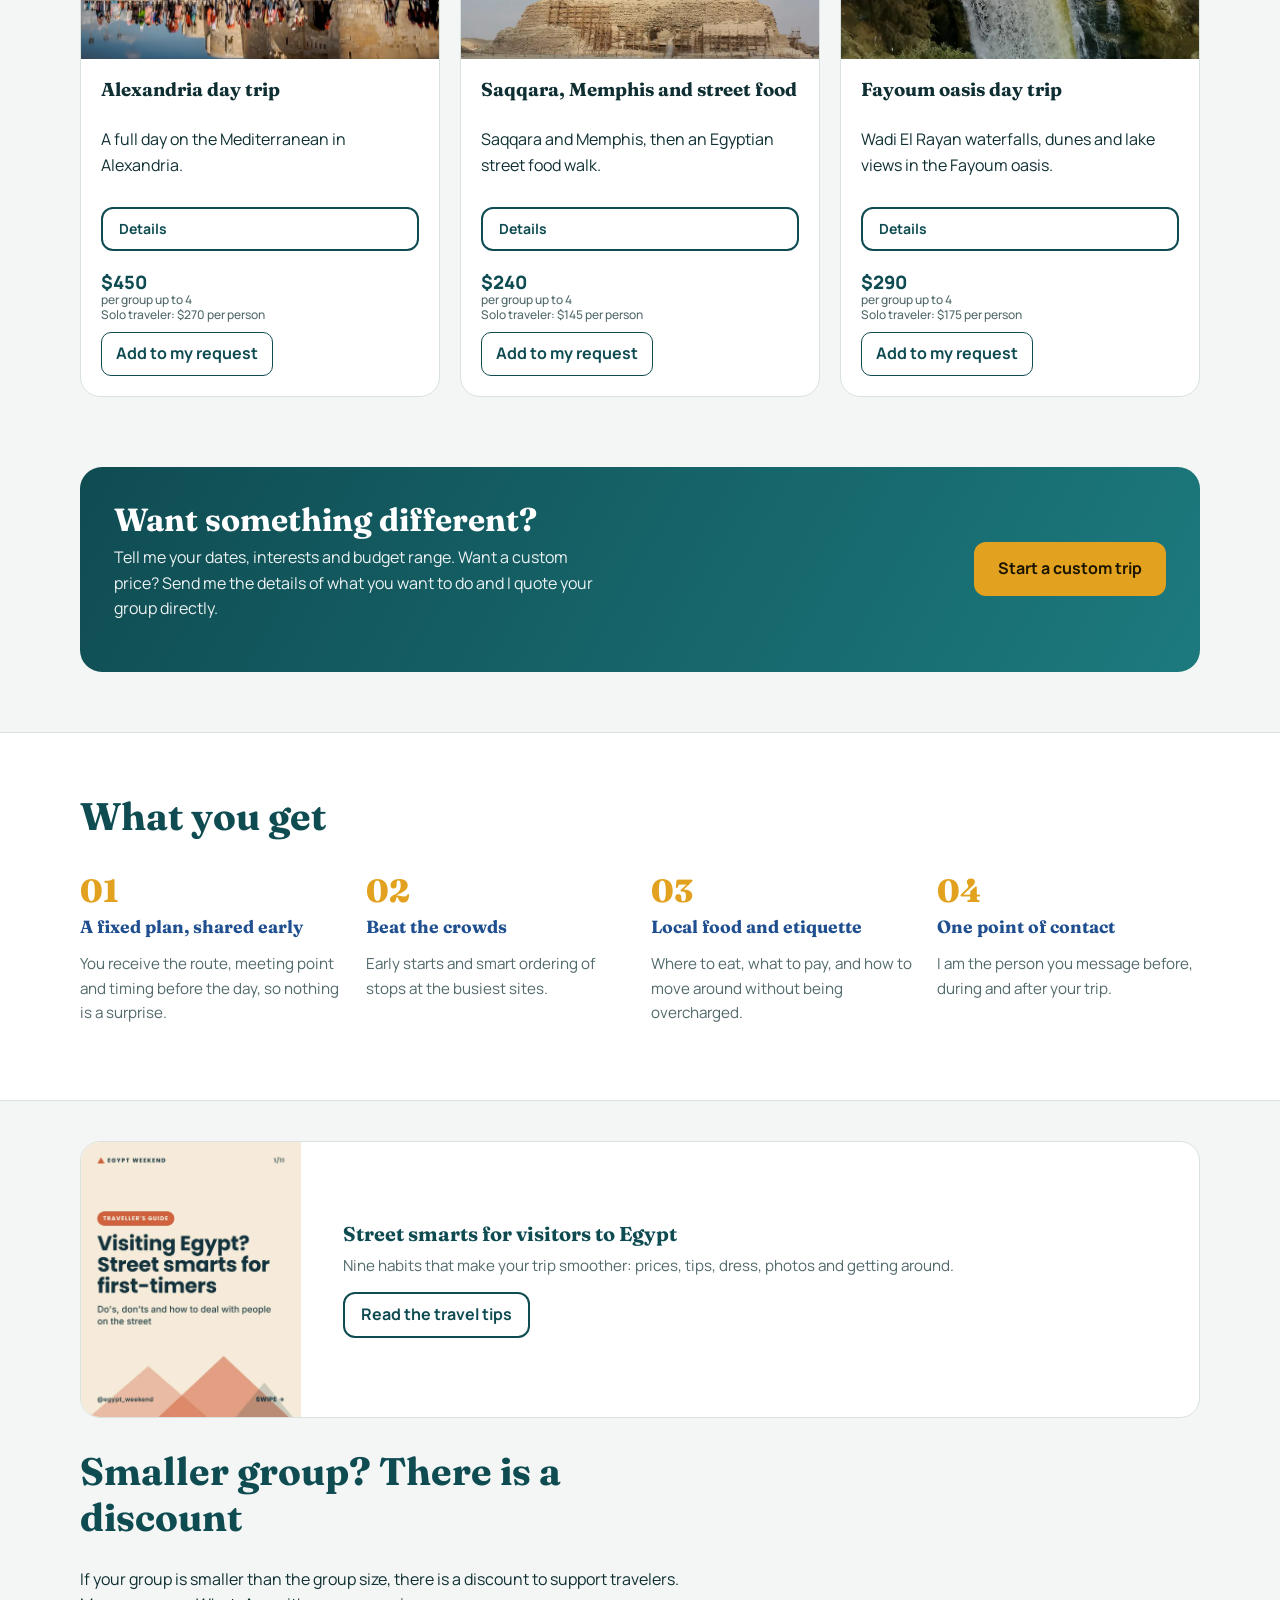
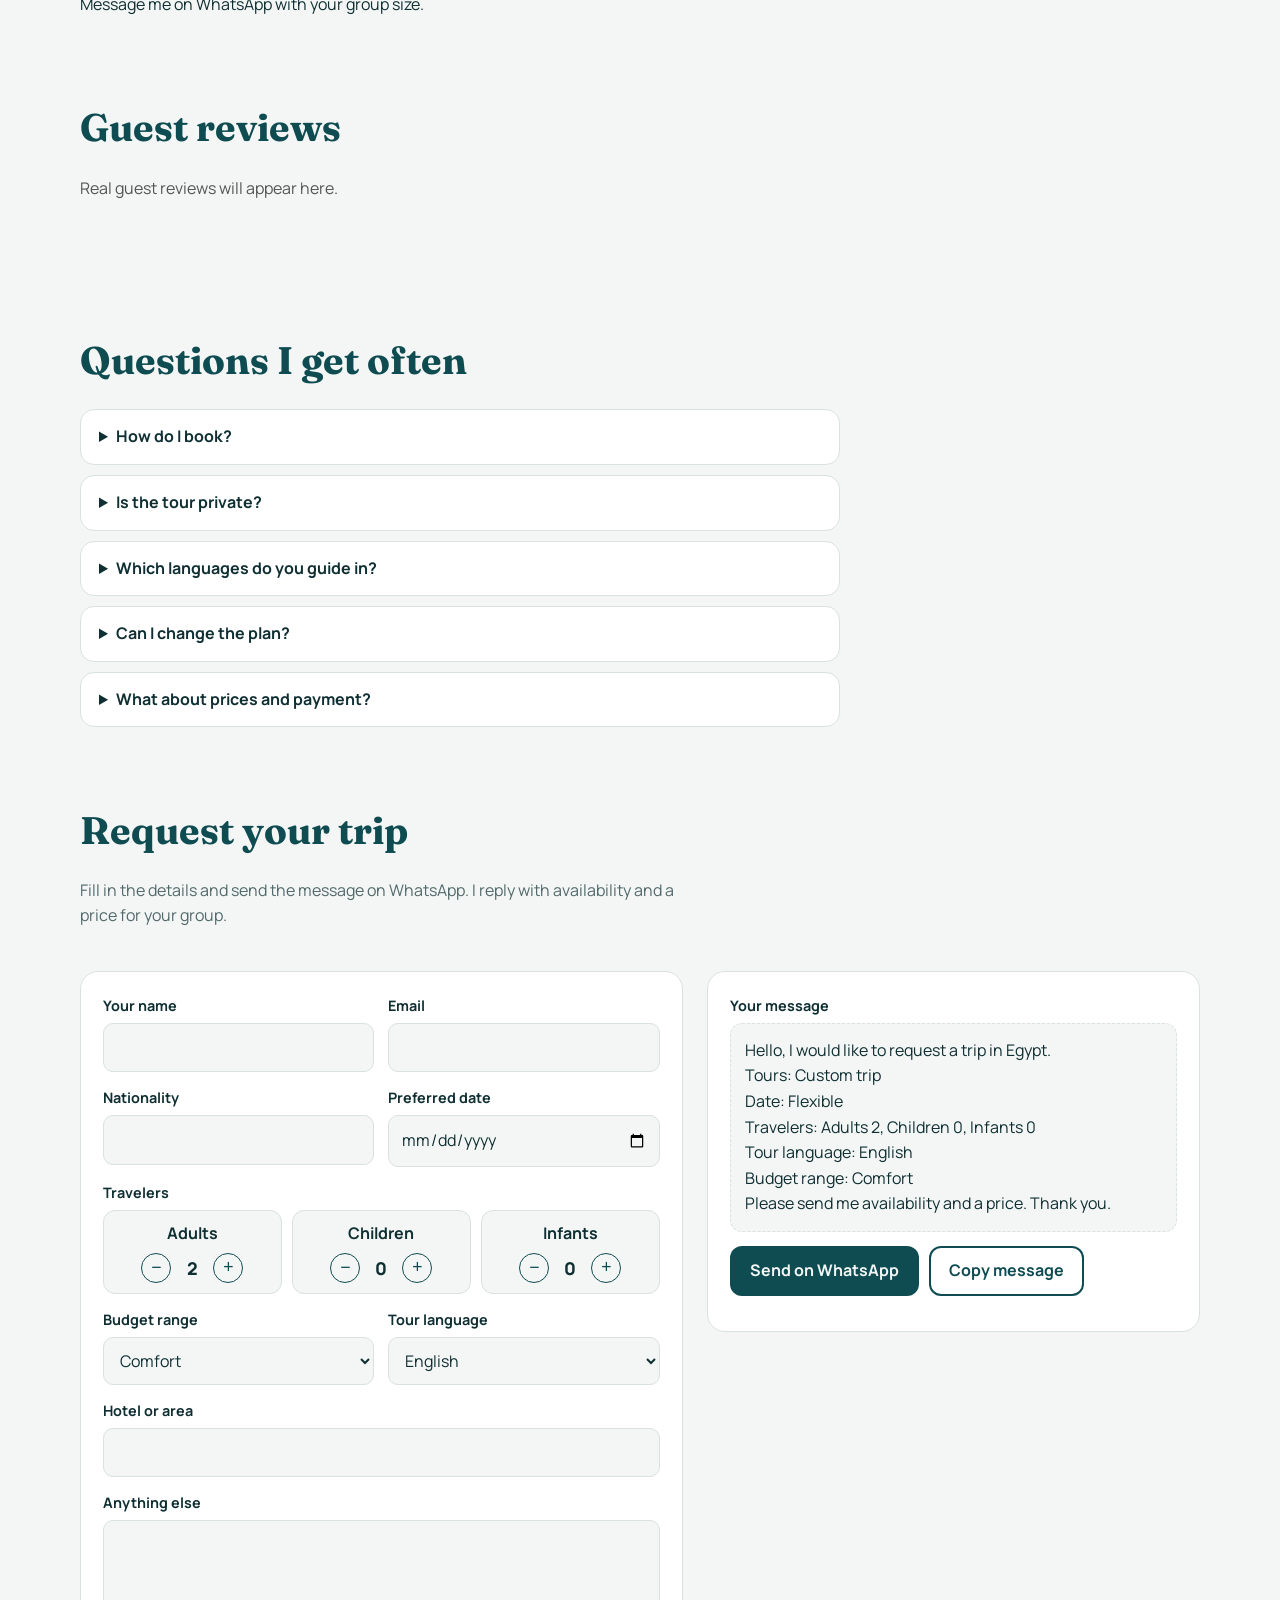
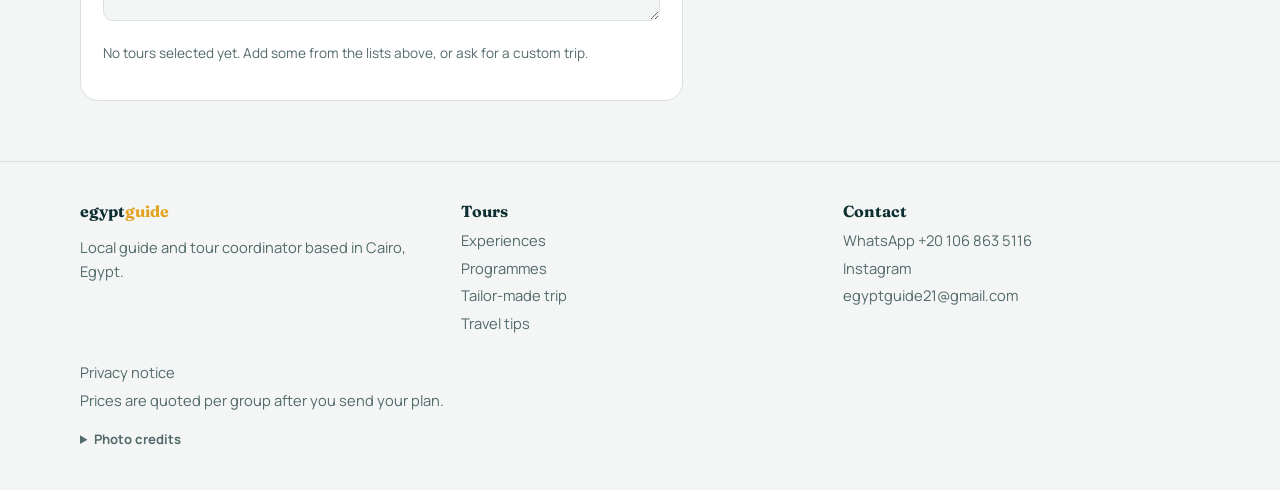
==== commit ae3a2b90: "SEO and share previews: page titles, Open Graph image, favicon, TravelAgency schema, hreflang; Germa" ====
--- a/index.html
+++ b/index.html
@@ -5,7 +5,28 @@
 <meta charset="utf-8">
 <meta name="viewport" content="width=device-width, initial-scale=1">
 <meta name="description" content="Private and small-group tours in Cairo, Giza, Alexandria and beyond with a local guide. Day tours, multi-day programmes and tailor-made trips.">
-<title>egyptguide</title>
+<title>Private Cairo Tours with a Local Guide | egyptguide</title>
+<link rel="canonical" href="https://egyptguides.github.io/">
+<link rel="alternate" hreflang="en" href="https://egyptguides.github.io/">
+<link rel="alternate" hreflang="ar" href="https://egyptguides.github.io/ar.html">
+<link rel="alternate" hreflang="x-default" href="https://egyptguides.github.io/">
+<meta property="og:type" content="website">
+<meta property="og:site_name" content="egyptguide">
+<meta property="og:title" content="Private Cairo Tours with a Local Guide | egyptguide">
+<meta property="og:description" content="Private and small-group tours in Cairo, Giza, Alexandria and beyond with a local guide. Day tours, multi-day programmes and tailor-made trips.">
+<meta property="og:url" content="https://egyptguides.github.io/">
+<meta property="og:locale" content="en_US">
+<meta property="og:image" content="https://egyptguides.github.io/images/og-cover.jpg">
+<meta property="og:image:width" content="1200">
+<meta property="og:image:height" content="630">
+<meta property="og:image:alt" content="The Giza Pyramids">
+<meta name="twitter:card" content="summary_large_image">
+<meta name="theme-color" content="#0f4c52">
+<link rel="icon" href="/favicon.svg" type="image/svg+xml">
+<link rel="icon" href="/favicon.ico" sizes="48x48">
+<link rel="apple-touch-icon" href="/apple-touch-icon.png">
+<script type="application/ld+json">{"@context": "https://schema.org", "@type": "TravelAgency", "name": "egyptguide", "alternateName": "EGYPT GUIDES", "url": "https://egyptguides.github.io/", "image": "https://egyptguides.github.io/images/og-cover.jpg", "logo": "https://egyptguides.github.io/apple-touch-icon.png", "description": "Private and small-group tours in Cairo, Giza, Alexandria and beyond with a local guide. Tours in English, German and Arabic.", "telephone": "+201068635116", "email": "egyptguide21@gmail.com", "priceRange": "$45 - $600", "address": {"@type": "PostalAddress", "addressLocality": "Cairo", "addressCountry": "EG"}, "areaServed": ["Cairo", "Giza", "Alexandria", "Egypt"], "knowsLanguage": ["en", "de", "ar"], "sameAs": ["https://www.instagram.com/egypt_guides/"]}</script>
+
 <link rel="preconnect" href="https://fonts.googleapis.com">
 <link rel="preconnect" href="https://fonts.gstatic.com" crossorigin>
 <link href="https://fonts.googleapis.com/css2?family=Cairo:wght@400;600;800&family=Fraunces:opsz,wght@9..144,600;9..144,800&family=Manrope:wght@400;500;700&display=swap" rel="stylesheet">
@@ -402,13 +423,13 @@
   matareya:"https://commons.wikimedia.org/wiki/Special:FilePath/Breakfast%20in%20Cairo.jpg?width=900",
   downtown:"images/1-downtown.webp",
   "wadi-degla":"images/3-wadi-degla.webp",
-  dahab:"images/5-dahab.jpg",
-  sharm:"images/6-sharm.jpg",
-  taba:"images/7-taba.jpg",
-  nuweiba:"images/8-nuweiba.jpg",
-  siwa:"images/9-siwa.jpg",
-  burullus:"images/10-burullus.jpg",
-  matrouh:"images/11-matrouh.jpg"
+  dahab:"images/5-dahab.webp",
+  sharm:"images/6-sharm.webp",
+  taba:"images/7-taba.webp",
+  nuweiba:"images/8-nuweiba.webp",
+  siwa:"images/9-siwa.webp",
+  burullus:"images/10-burullus.webp",
+  matrouh:"images/11-matrouh.webp"
 };
 
 var CAT = {
@@ -1560,15 +1581,15 @@
 
 
 var SIMSEM = [
-  {t:"Hidden Gems of Heliopolis: History, Architecture & Flavors",ta:"جواهر مصر الجديدة الخفية: تاريخ وعمارة ونكهات",dur:{en:"5 hours",ar:"٥ ساعات",de:"5 Stunden"},p:65,
+  {t:"Hidden Gems of Heliopolis: History, Architecture & Flavors",ta:"جواهر مصر الجديدة الخفية: تاريخ وعمارة ونكهات",td:"Versteckte Schätze von Heliopolis: Geschichte, Architektur & Genuss",dur:{en:"5 hours",ar:"٥ ساعات",de:"5 Stunden"},p:65,
    img:"images/8-19-baron-palace.webp",hue:["#b9722a","#0f4c52"]},
-  {t:"Journey Through Zamalek: History, Art, and Egyptian Elegance",ta:"رحلة في الزمالك: تاريخ وفن وأناقة مصرية",dur:{en:"5 hours",ar:"٥ ساعات",de:"5 Stunden"},p:65,
+  {t:"Journey Through Zamalek: History, Art, and Egyptian Elegance",ta:"رحلة في الزمالك: تاريخ وفن وأناقة مصرية",td:"Streifzug durch Zamalek: Geschichte, Kunst und ägyptische Eleganz",dur:{en:"5 hours",ar:"٥ ساعات",de:"5 Stunden"},p:65,
    img:"images/9-20-zamalek-nile.webp",hue:["#1f6aa5","#e2a21f"]},
-  {t:"Islamic Cairo Tour: Khan El Khalili Bazaar and Old Cairo Walk",ta:"جولة القاهرة الإسلامية: خان الخليلي ومشوار القاهرة القديمة",dur:{en:"8 hours",ar:"٨ ساعات",de:"8 Stunden"},p:65,
+  {t:"Islamic Cairo Tour: Khan El Khalili Bazaar and Old Cairo Walk",ta:"جولة القاهرة الإسلامية: خان الخليلي ومشوار القاهرة القديمة",td:"Islamisches Kairo: Basar Khan el-Khalili und Altstadtspaziergang",dur:{en:"8 hours",ar:"٨ ساعات",de:"8 Stunden"},p:65,
    img:"images/10-21-khan-el-khalili.webp",hue:["#0f4c52","#e2a21f"]},
-  {t:"Nile River Kayaking in Cairo",ta:"كاياك في نهر النيل بالقاهرة",dur:{en:"3 hours",ar:"٣ ساعات",de:"3 Stunden"},p:50,
+  {t:"Nile River Kayaking in Cairo",ta:"كاياك في نهر النيل بالقاهرة",td:"Kajakfahren auf dem Nil in Kairo",dur:{en:"3 hours",ar:"٣ ساعات",de:"3 Stunden"},p:50,
    img:"images/11-22-kayak-nile.webp",hue:["#1f6aa5","#0f4c52"]},
-  {t:"Horseback Ride to Giza's Pyramids: A Desert Adventure",ta:"ركوب الخيل عند أهرامات الجيزة: مغامرة صحراوية",dur:{en:"2 hours",ar:"ساعتان",de:"2 Stunden"},p:45,
+  {t:"Horseback Ride to Giza's Pyramids: A Desert Adventure",ta:"ركوب الخيل عند أهرامات الجيزة: مغامرة صحراوية",td:"Ausritt zu den Pyramiden von Gizeh: Ein Wüstenabenteuer",dur:{en:"2 hours",ar:"ساعتان",de:"2 Stunden"},p:45,
    img:"images/12-23-horse-pyramids.webp",hue:["#e2a21f","#0f4c52"]}
 ];
 
@@ -1731,7 +1752,7 @@
 function renderReviews(){
   var box=document.getElementById("revList"),em=document.getElementById("revEmpty"); if(!box)return;
   box.innerHTML="";
-  var shown=REVIEWS.filter(function(r){return r&&r.show===true});
+  var shown=REVIEWS.concat(window.FBREV||[]).filter(function(r){return r&&r.show===true});
   em.style.display=shown.length?"none":"";
   shown.forEach(function(r){
     var t=(lang==="ar"?r.text_ar:r.text_en)||r.text_en||r.text_ar||"";
@@ -1775,7 +1796,7 @@
   }).join("");
   $("#progGrid").innerHTML = PROGRAMS.map(programCard).join("");
   $("#exGrid").innerHTML = SIMSEM.map(function(x,i){
-    return '<article class="card"><div class="art"><img src="'+x.img+'" alt="'+x.t+'" loading="lazy" referrerpolicy="no-referrer" onerror="this.remove()"></div><div class="body"><h3>'+(lang==="ar"&&x.ta?x.ta:x.t)+'</h3><div class="meta"><span class="pill">'+x.dur[lang]+'</span><span class="pill alt">'+L("cairo")+'</span></div><a class="route-link" href="trip.html?id='+EXSLUG[i]+'">'+L("route_b")+'</a><div class="foot"><span class="price">'+L("from")+' $'+x.p+' <small>'+L("pp")+'</small></span><button class="pick" type="button" aria-pressed="'+(!!picked["s"+i])+'" data-id="s'+i+'">'+(picked["s"+i]?L("picked"):L("pick"))+'</button></div></div></article>';
+    return '<article class="card"><div class="art"><img src="'+x.img+'" alt="'+x.t+'" loading="lazy" referrerpolicy="no-referrer" onerror="this.remove()"></div><div class="body"><h3>'+(lang==="ar"&&x.ta?x.ta:lang==="de"&&x.td?x.td:x.t)+'</h3><div class="meta"><span class="pill">'+x.dur[lang]+'</span><span class="pill alt">'+L("cairo")+'</span></div><a class="route-link" href="trip.html?id='+EXSLUG[i]+'">'+L("route_b")+'</a><div class="foot"><span class="price">'+L("from")+' $'+x.p+' <small>'+L("pp")+'</small></span><button class="pick" type="button" aria-pressed="'+(!!picked["s"+i])+'" data-id="s'+i+'">'+(picked["s"+i]?L("picked"):L("pick"))+'</button></div></div></article>';
   }).join("");
   $("#faqList").innerHTML = FAQ[lang].map(function(q){return '<details><summary>'+q[0]+'</summary><p>'+q[1]+'</p></details>'}).join("");
   var keys = [["adults","adults",1],["children","children",0],["infants","infants",0]];
@@ -1788,7 +1809,7 @@
 function names(){
   return TOURS.filter(function(t){return picked[t.id]}).map(function(t){return t.t[lang]})
     .concat(PROGRAMS.filter(function(p){return picked[p.id]}).map(function(p){return p.t[lang]}))
-    .concat(SIMSEM.filter(function(x,i){return picked["s"+i]}).map(function(x){return lang==="ar"&&x.ta?x.ta:x.t}));
+    .concat(SIMSEM.filter(function(x,i){return picked["s"+i]}).map(function(x){return lang==="ar"&&x.ta?x.ta:lang==="de"&&x.td?x.td:x.t}));
 }
 function build(){
   var n = names();
--- a/account.css
+++ b/account.css
@@ -5,7 +5,7 @@
 .acct-box h2{font-size:1.4rem;margin-bottom:6px}
 .acct-box p{color:var(--muted);margin:4px 0 12px;font-size:.92rem}
 .acct-x{position:absolute;top:10px;inset-inline-end:12px;background:none;border:0;font-size:1.6rem;color:var(--muted);cursor:pointer}
-.acct-box input{width:100%;padding:11px 12px;margin:6px 0;border:1px solid var(--line);border-radius:10px;font:inherit;background:var(--bg);color:var(--ink)}
+.acct-box input,.acct-box textarea,.acct-box select{width:100%;padding:11px 12px;margin:6px 0;border:1px solid var(--line);border-radius:10px;font:inherit;background:var(--bg);color:var(--ink)}
 .acct-box .btn{width:100%;text-align:center;margin-top:8px}
 .acct-box .gbtn{background:#fff;color:#222;border-color:#d0d7d4}
 .acct-sep{text-align:center;color:var(--muted);margin:10px 0;font-size:.85rem}
@@ -20,3 +20,4 @@
 .acct-save{margin-top:10px}
 .acct-save .note{font-size:.85rem}
 .acct-priv{font-size:.8rem;color:var(--muted);margin-top:10px}
+.acct-h3{font-size:1.05rem;margin:16px 0 4px}.acct-box textarea{resize:vertical}
